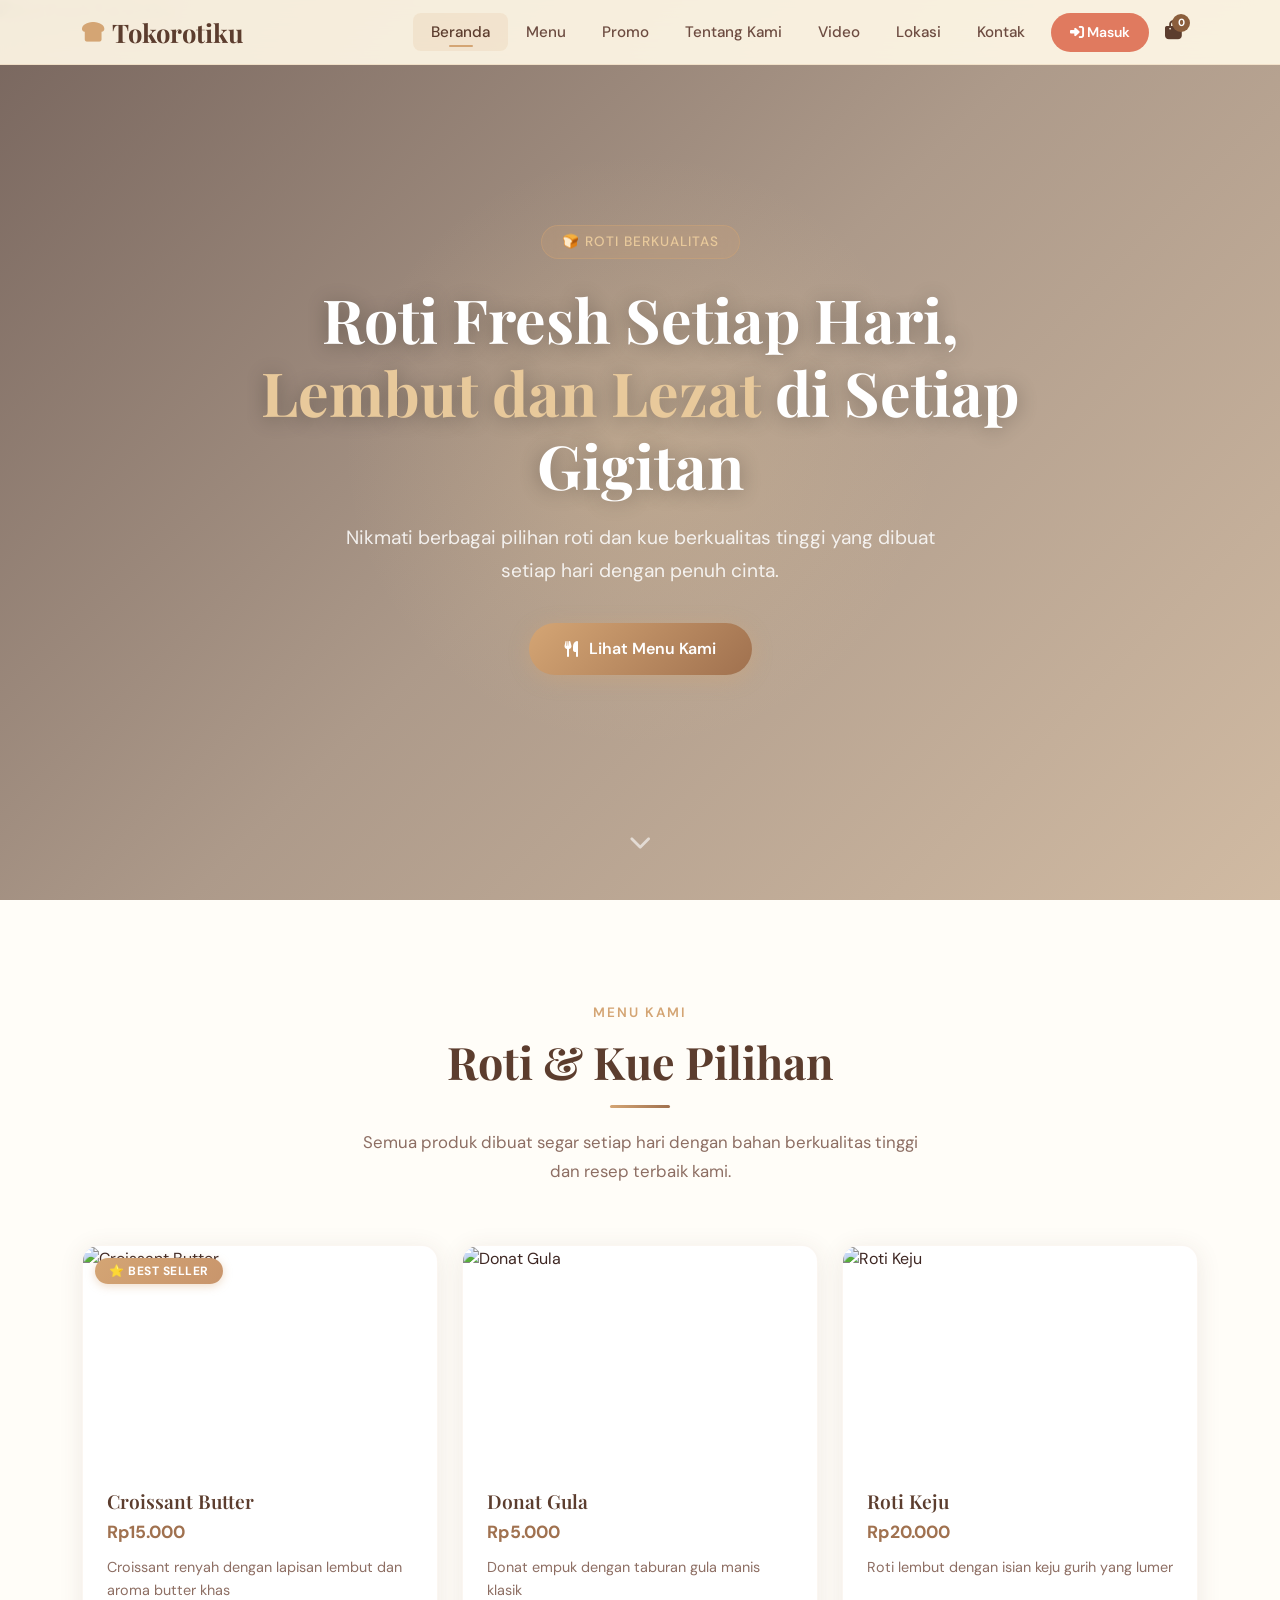
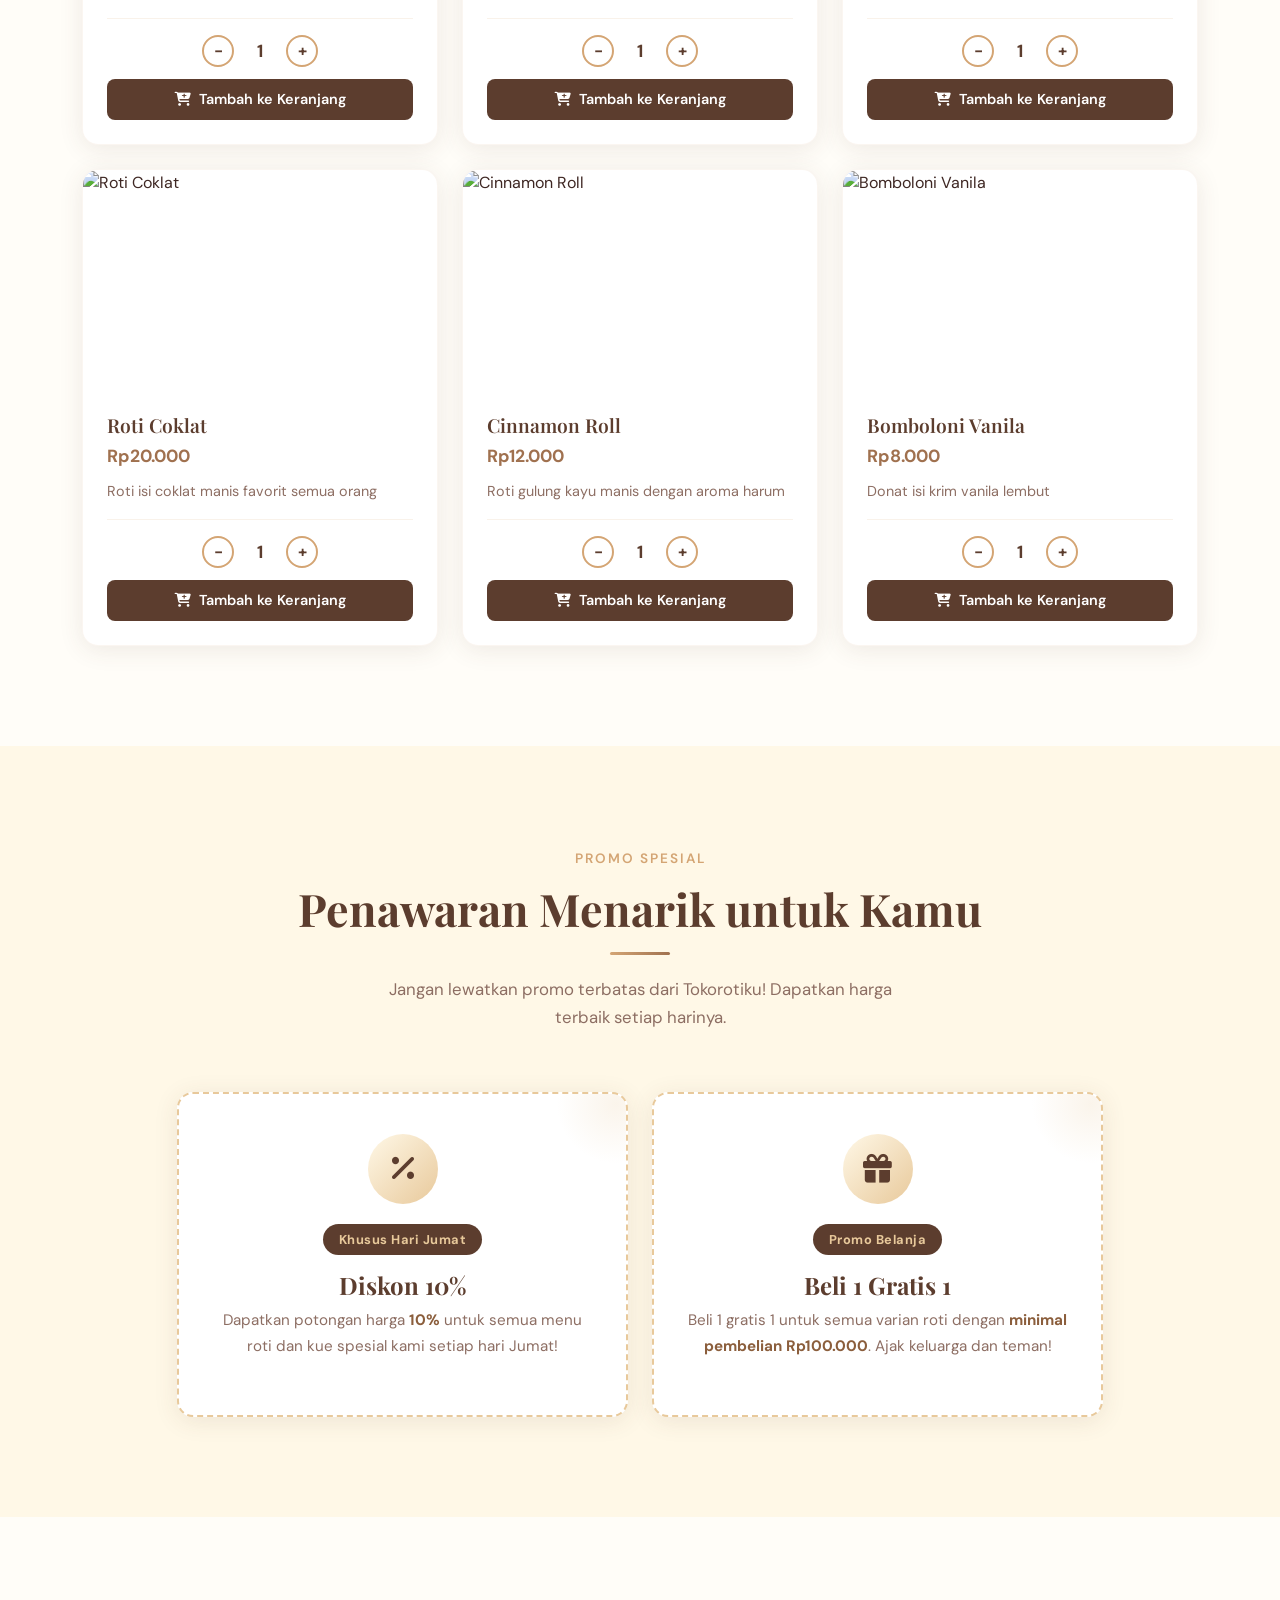
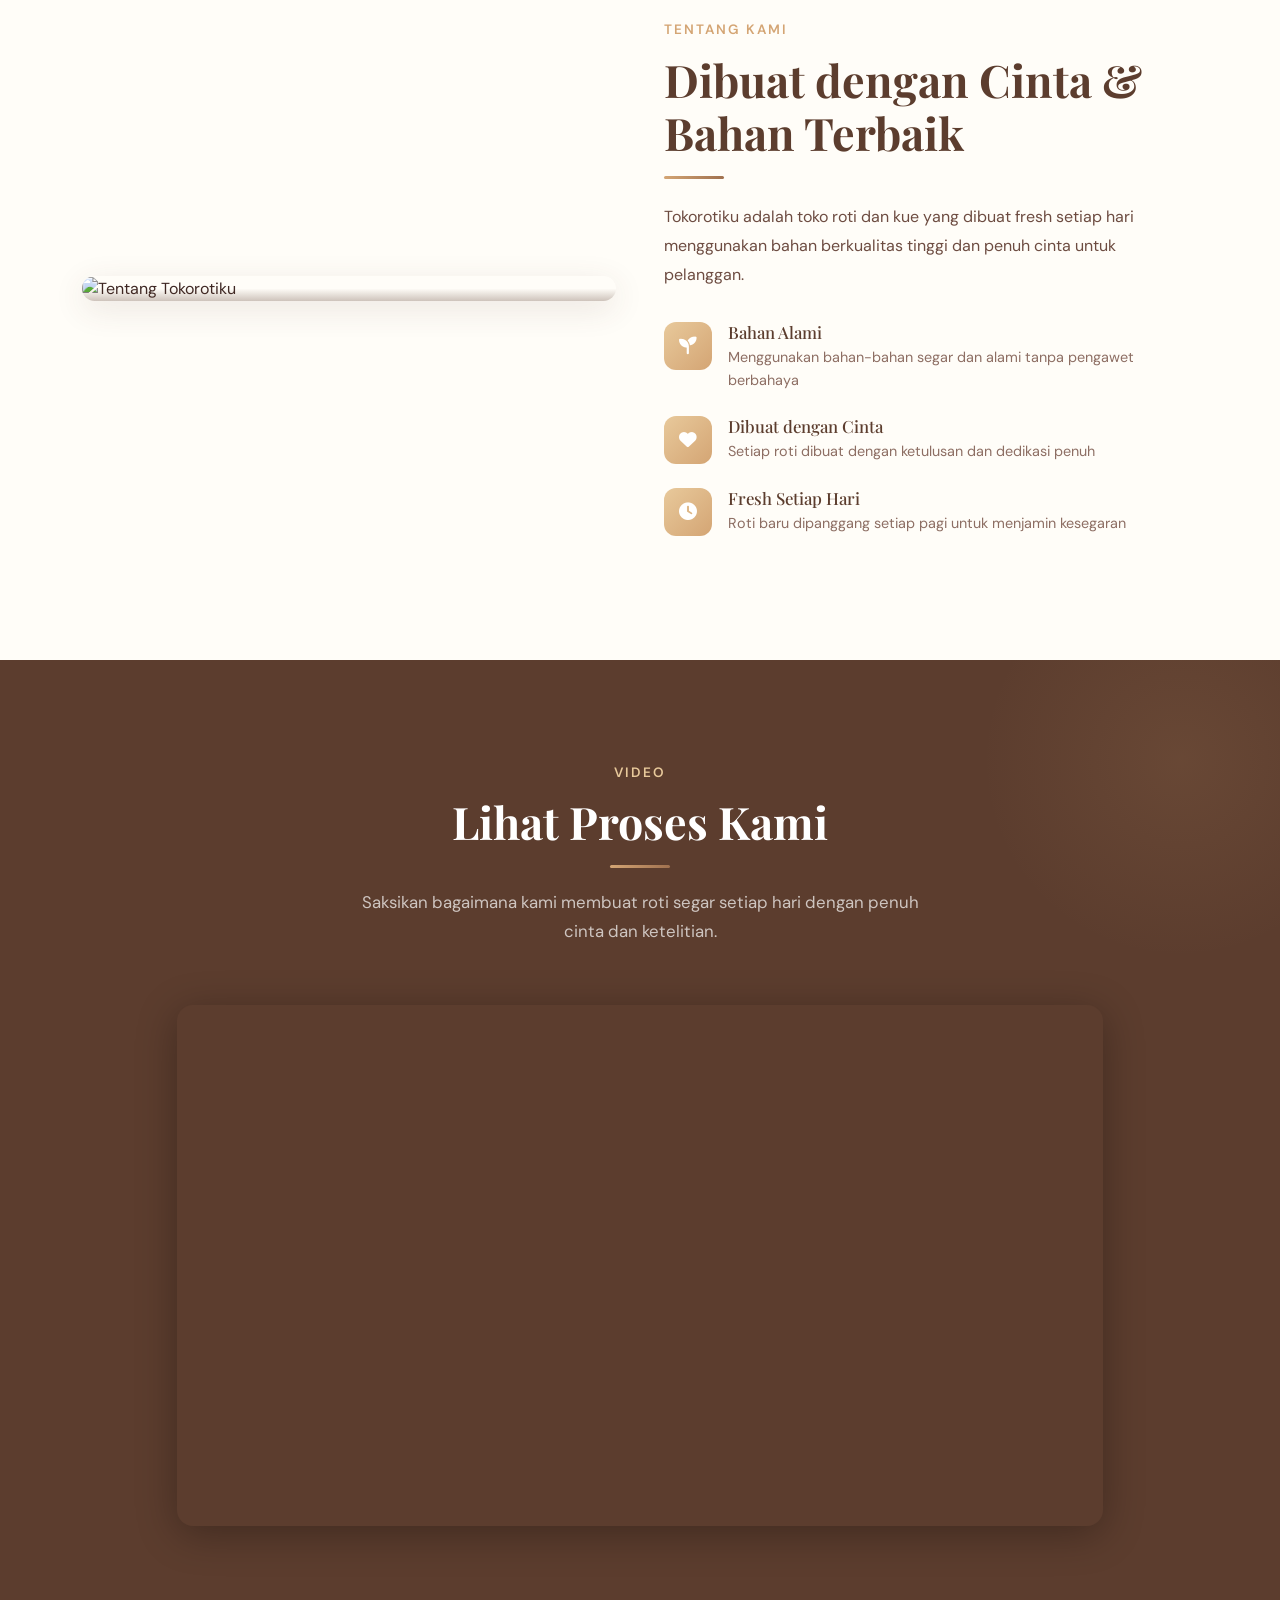
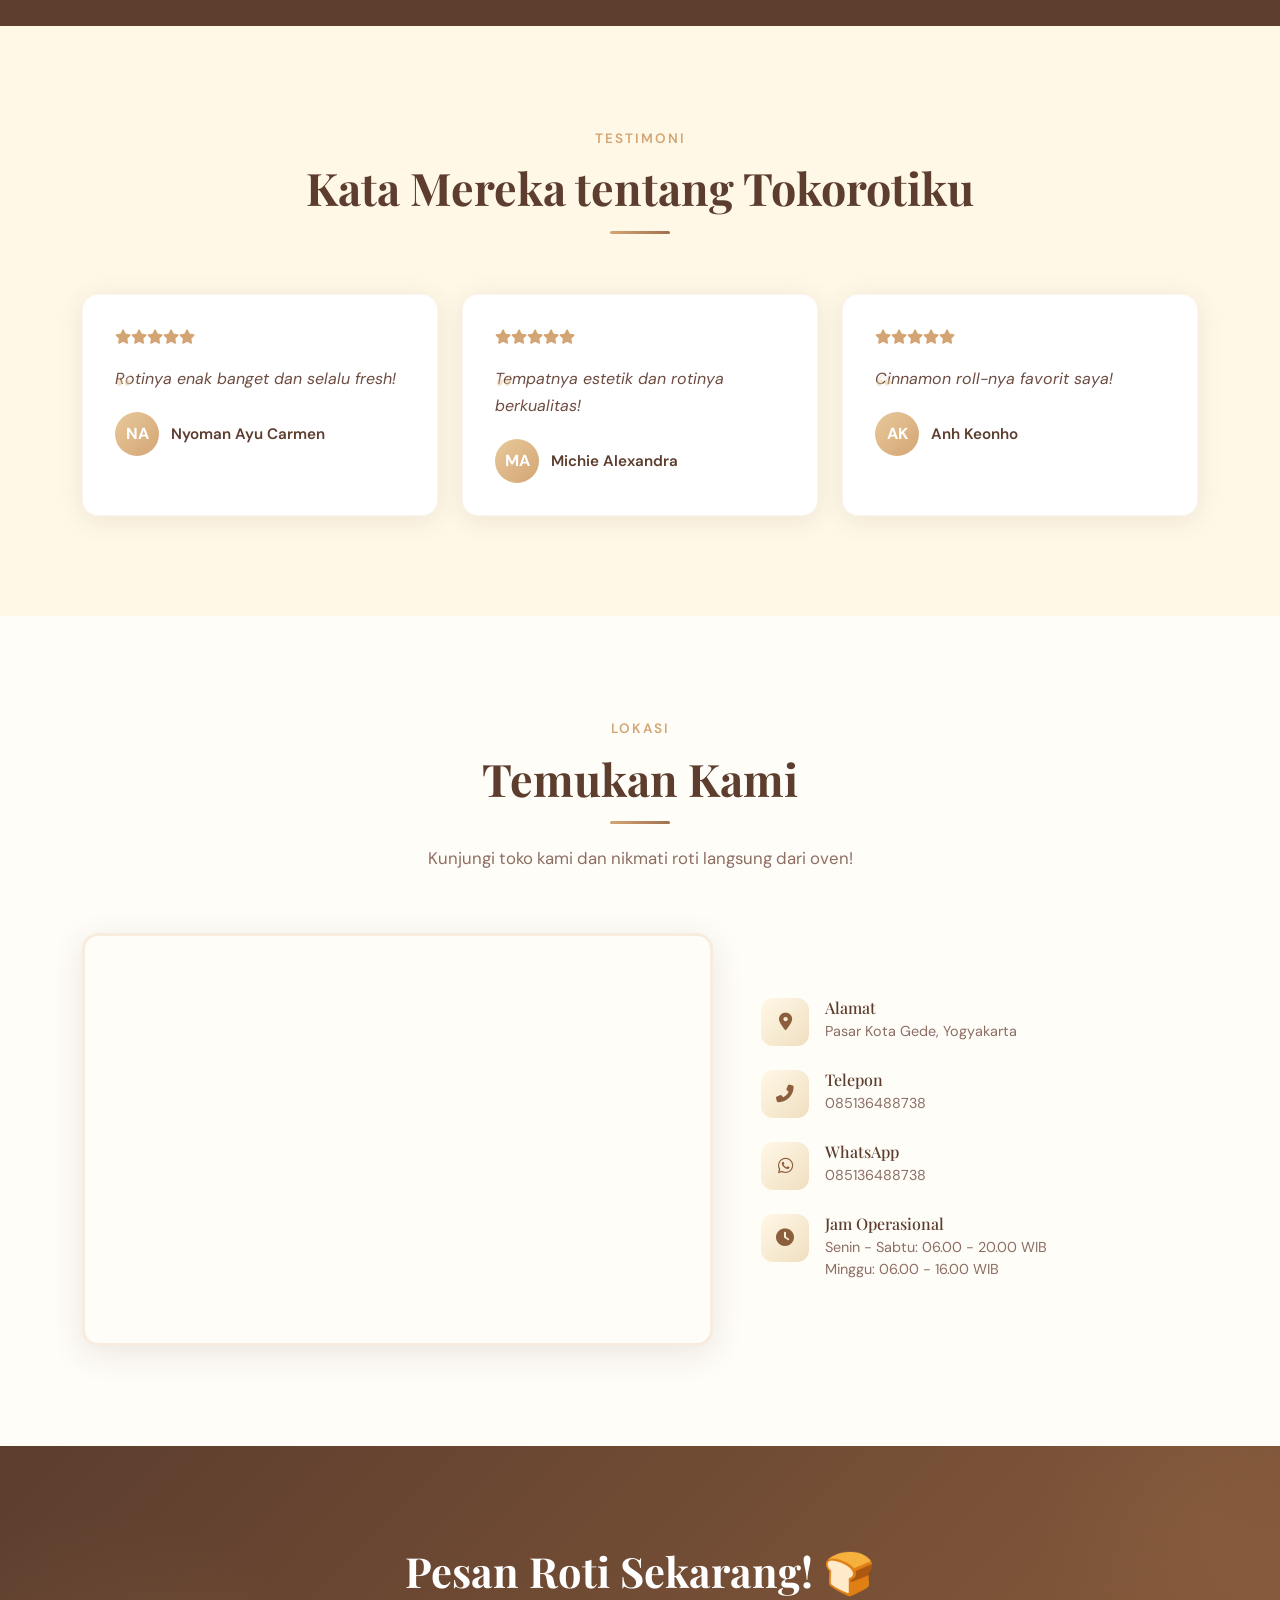
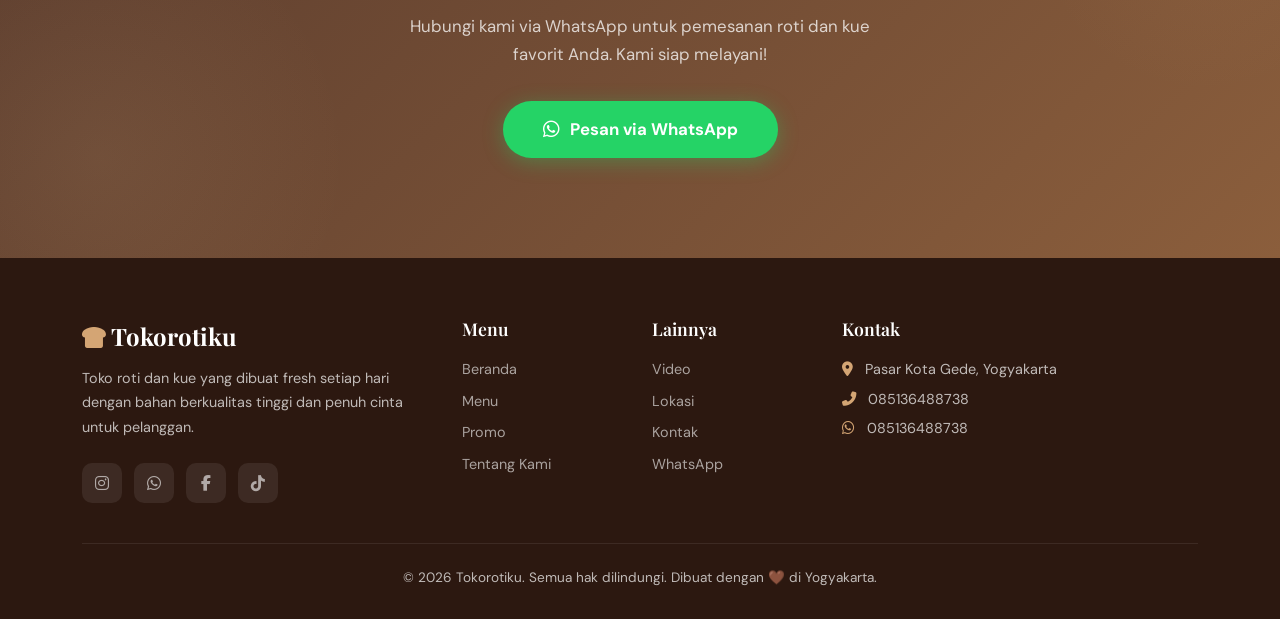
==== index.html @ 3d9200f2 "Update index.html" ====
<!DOCTYPE html>

<html lang="id">



<head>

    <meta charset="UTF-8">

    <meta name="viewport" content="width=device-width, initial-scale=1.0">

    <title>Tokorotiku - Roti Fresh Setiap Hari</title>

    <meta name="description" content="Tokorotiku adalah toko roti dan kue yang dibuat fresh setiap hari dengan bahan berkualitas tinggi.">



    <!-- Google Fonts -->

    <link rel="preconnect" href="https://fonts.googleapis.com">

    <link rel="preconnect" href="https://fonts.gstatic.com" crossorigin>

    <link href="https://fonts.googleapis.com/css2?family=DM+Sans:wght@400;500;700&family=Playfair+Display:wght@400;600;700&display=swap" rel="stylesheet">



    <!-- Bootstrap 5 -->

    <link href="https://cdn.jsdelivr.net/npm/bootstrap@5.3.0/dist/css/bootstrap.min.css" rel="stylesheet">



    <!-- Font Awesome -->

    <link href="https://cdnjs.cloudflare.com/ajax/libs/font-awesome/6.4.0/css/all.min.css" rel="stylesheet">



    <!-- Template Frost CSS -->

    <link rel="stylesheet" href="https://raw.githubusercontent.com/delilaqnshrh-creator/toko-rotiku/main/templatemo-frost-style.css">



    <style>

        /* ============================

           TOKOROTIKU CUSTOM OVERRIDES

           ============================ */

        :root {

            --cream: #FFF8E7;

            --cream-dark: #F0DFC0;

            --brown-dark: #5C3D2E;

            --brown-medium: #8B5E3C;

            --brown-light: #A0714F;

            --gold: #D4A574;

            --gold-soft: #E8C99B;

            --white-bakery: #FFFDF8;

            --text-dark: #3E2723;

            --text-medium: #6D4C41;

            --text-light: #8D6E63;

            --shadow-soft: 0 4px 24px rgba(92, 61, 46, 0.10);

            --shadow-card: 0 8px 32px rgba(92, 61, 46, 0.12);

        }



        * {

            margin: 0;

            padding: 0;

            box-sizing: border-box;

        }



        body {

            font-family: 'DM Sans', sans-serif;

            background-color: var(--cream);

            color: var(--text-dark);

            overflow-x: hidden;

        }



        h1, h2, h3, h4, h5 {

            font-family: 'Playfair Display', serif;

        }



        /* ---- NAVBAR ---- */

        .navbar-custom {

            background: rgba(255, 248, 231, 0.92);

            backdrop-filter: blur(16px);

            -webkit-backdrop-filter: blur(16px);

            border-bottom: 1px solid rgba(212, 165, 116, 0.2);

            transition: all 0.4s ease;

            padding: 12px 0;

        }



        .navbar-custom.scrolled {

            background: rgba(255, 248, 231, 0.98);

            box-shadow: 0 2px 20px rgba(92, 61, 46, 0.1);

            padding: 8px 0;

        }



        .navbar-brand-custom {

            font-family: 'Playfair Display', serif;

            font-weight: 700;

            font-size: 1.6rem;

            color: var(--brown-dark) !important;

            text-decoration: none;

            display: flex;

            align-items: center;

            gap: 8px;

        }



        .navbar-brand-custom i {

            color: var(--gold);

            font-size: 1.4rem;

        }



        .nav-link-custom {

            color: var(--text-medium) !important;

            font-weight: 500;

            font-size: 0.95rem;

            padding: 8px 18px !important;

            border-radius: 8px;

            transition: all 0.3s ease;

            position: relative;

        }



        .nav-link-custom:hover,

        .nav-link-custom.active {

            color: var(--brown-dark) !important;

            background: rgba(212, 165, 116, 0.15);

        }



        .nav-link-custom::after {

            content: '';

            position: absolute;

            bottom: 4px;

            left: 50%;

            transform: translateX(-50%);

            width: 0;

            height: 2px;

            background: var(--gold);

            border-radius: 2px;

            transition: width 0.3s ease;

        }



        .nav-link-custom:hover::after,

        .nav-link-custom.active::after {

            width: 24px;

        }



        /* ---- HERO ---- */

        .hero-section {

            position: relative;

            min-height: 100vh;

            display: flex;

            align-items: center;

            justify-content: center;

            overflow: hidden;

        }



        .hero-bg {

            position: absolute;

            inset: 0;

            z-index: 0;

        }



        .hero-bg img {

            width: 100%;

            height: 100%;

            object-fit: cover;

            filter: blur(2px) brightness(0.55);

            transform: scale(1.05);

        }



        .hero-overlay {

            position: absolute;

            inset: 0;

            background: linear-gradient(135deg, rgba(62, 39, 35, 0.7) 0%, rgba(92, 61, 46, 0.5) 50%, rgba(139, 94, 60, 0.4) 100%);

            z-index: 1;

        }



        .hero-glow {

            position: absolute;

            top: 50%;

            left: 50%;

            transform: translate(-50%, -50%);

            width: 600px;

            height: 600px;

            background: radial-gradient(circle, rgba(232, 201, 155, 0.25) 0%, transparent 70%);

            border-radius: 50%;

            z-index: 2;

            animation: pulseGlow 4s ease-in-out infinite;

        }



        @keyframes pulseGlow {

            0%, 100% { transform: translate(-50%, -50%) scale(1); opacity: 0.6; }

            50% { transform: translate(-50%, -50%) scale(1.15); opacity: 1; }

        }



        .hero-content {

            position: relative;

            z-index: 3;

            text-align: center;

            padding: 0 20px;

            max-width: 800px;

        }



        .hero-badge {

            display: inline-block;

            background: rgba(212, 165, 116, 0.2);

            border: 1px solid rgba(212, 165, 116, 0.4);

            color: var(--gold-soft);

            padding: 6px 20px;

            border-radius: 50px;

            font-size: 0.85rem;

            font-weight: 500;

            letter-spacing: 1px;

            margin-bottom: 24px;

            backdrop-filter: blur(8px);

        }



        .hero-title {

            font-family: 'Playfair Display', serif;

            font-size: clamp(2.2rem, 5vw, 3.8rem);

            font-weight: 700;

            color: #FFFFFF;

            line-height: 1.2;

            margin-bottom: 20px;

            text-shadow: 0 2px 20px rgba(0,0,0,0.3);

        }



        .hero-title span { color: var(--gold-soft); }



        .hero-subtitle {

            font-size: clamp(1rem, 2vw, 1.2rem);

            color: rgba(255, 255, 255, 0.85);

            font-weight: 400;

            line-height: 1.7;

            margin-bottom: 36px;

            max-width: 600px;

            margin-left: auto;

            margin-right: auto;

        }



        .hero-btn {

            display: inline-flex;

            align-items: center;

            gap: 10px;

            background: linear-gradient(135deg, var(--gold), var(--brown-light));

            color: #FFFFFF;

            padding: 14px 36px;

            border-radius: 50px;

            font-weight: 600;

            font-size: 1rem;

            text-decoration: none;

            transition: all 0.3s ease;

            box-shadow: 0 4px 20px rgba(212, 165, 116, 0.4);

            border: none;

            cursor: pointer;

        }



        .hero-btn:hover {

            transform: translateY(-3px);

            box-shadow: 0 8px 30px rgba(212, 165, 116, 0.5);

            color: #FFFFFF;

        }



        .hero-scroll {

            position: absolute;

            bottom: 40px;

            left: 50%;

            transform: translateX(-50%);

            z-index: 3;

            color: rgba(255,255,255,0.6);

            font-size: 1.4rem;

            animation: bounceDown 2s infinite;

        }



        @keyframes bounceDown {

            0%, 20%, 50%, 80%, 100% { transform: translateX(-50%) translateY(0); }

            40% { transform: translateX(-50%) translateY(10px); }

            60% { transform: translateX(-50%) translateY(5px); }

        }



        /* ---- SECTION COMMON ---- */

        .section-padding { padding: 100px 0; }

        .section-header { text-align: center; margin-bottom: 60px; }

        .section-label {

            display: inline-block;

            color: var(--gold);

            font-weight: 600;

            font-size: 0.85rem;

            letter-spacing: 2px;

            text-transform: uppercase;

            margin-bottom: 12px;

        }

        .section-title {

            font-family: 'Playfair Display', serif;

            font-size: clamp(1.8rem, 4vw, 2.8rem);

            font-weight: 700;

            color: var(--brown-dark);

            margin-bottom: 16px;

        }

        .section-divider {

            width: 60px;

            height: 3px;

            background: linear-gradient(to right, var(--gold), var(--brown-light));

            border-radius: 3px;

            margin: 0 auto 20px;

        }

        .section-desc {

            color: var(--text-light);

            font-size: 1.05rem;

            max-width: 560px;

            margin: 0 auto;

            line-height: 1.7;

        }



        /* ---- MENU / PRODUK ---- */

        .menu-section { background: var(--white-bakery); }



        .menu-card {

            background: #FFFFFF;

            border-radius: 16px;

            overflow: hidden;

            box-shadow: var(--shadow-soft);

            transition: all 0.4s ease;

            border: 1px solid rgba(212, 165, 116, 0.1);

            height: 100%;

            display: flex;

            flex-direction: column;

        }



        .menu-card:hover {

            transform: translateY(-8px);

            box-shadow: var(--shadow-card);

        }



        .menu-card-img {

            position: relative;

            overflow: hidden;

            height: 220px;

        }



        .menu-card-img img {

            width: 100%;

            height: 100%;

            object-fit: cover;

            transition: transform 0.6s ease;

        }



        .menu-card:hover .menu-card-img img {

            transform: scale(1.08);

        }



        .menu-card-badge {

            position: absolute;

            top: 12px;

            left: 12px;

            background: linear-gradient(135deg, #D4A574, #C8956C);

            color: #FFFFFF;

            padding: 4px 14px;

            border-radius: 50px;

            font-size: 0.75rem;

            font-weight: 700;

            letter-spacing: 0.5px;

            box-shadow: 0 2px 10px rgba(212, 165, 116, 0.4);

            z-index: 2;

        }



        .menu-card-body {

            padding: 24px;

            flex-grow: 1;

            display: flex;

            flex-direction: column;

        }



        .menu-card-title {

            font-family: 'Playfair Display', serif;

            font-size: 1.2rem;

            font-weight: 600;

            color: var(--brown-dark);

            margin-bottom: 6px;

        }



        .menu-card-price {

            color: var(--brown-light);

            font-weight: 700;

            font-size: 1.1rem;

            margin-bottom: 10px;

        }



        .menu-card-desc {

            color: var(--text-light);

            font-size: 0.9rem;

            line-height: 1.6;

            margin-bottom: 16px;

            flex-grow: 1;

        }



        /* ---- PRODUK ACTION (PENAMBAHAN KERANJANG) ---- */

        .product-actions {

            border-top: 1px solid rgba(212, 165, 116, 0.15);

            padding-top: 16px;

            margin-top: auto;

        }



        .qty-control {

            display: flex;

            align-items: center;

            justify-content: center;

            gap: 16px;

            margin-bottom: 12px;

        }



        .qty-btn {

            width: 32px;

            height: 32px;

            border-radius: 50%;

            border: 2px solid var(--gold);

            background: transparent;

            color: var(--brown-dark);

            font-size: 1rem;

            font-weight: 700;

            display: flex;

            align-items: center;

            justify-content: center;

            cursor: pointer;

            transition: all 0.2s ease;

        }



        .qty-btn:hover {

            background: var(--gold);

            color: #FFFFFF;

        }



        .qty-val {

            font-weight: 700;

            font-size: 1.1rem;

            min-width: 20px;

            text-align: center;

            color: var(--brown-dark);

        }



        .add-to-cart-btn {

            width: 100%;

            padding: 10px;

            border: none;

            border-radius: 8px;

            background: var(--brown-dark);

            color: #FFFFFF;

            font-weight: 600;

            font-size: 0.9rem;

            cursor: pointer;

            transition: all 0.3s ease;

        }



        .add-to-cart-btn:hover {

            background: var(--brown-medium);

            transform: translateY(-2px);

        }



        /* ---- PROMO ---- */

        .promo-section { background: var(--cream); position: relative; }



        .promo-card {

            background: #FFFFFF;

            border-radius: 16px;

            padding: 40px 30px;

            text-align: center;

            box-shadow: var(--shadow-soft);

            border: 2px dashed var(--gold-soft);

            transition: all 0.4s ease;

            position: relative;

            overflow: hidden;

            height: 100%;

        }



        .promo-card::before {

            content: '';

            position: absolute;

            top: -50px; right: -50px;

            width: 120px; height: 120px;

            background: radial-gradient(circle, rgba(232, 201, 155, 0.2), transparent 70%);

            border-radius: 50%;

        }



        .promo-card:hover {

            transform: translateY(-8px);

            box-shadow: var(--shadow-card);

            border-color: var(--gold);

        }



        .promo-icon {

            width: 70px; height: 70px;

            background: linear-gradient(135deg, var(--cream), var(--gold-soft));

            border-radius: 50%;

            display: flex; align-items: center; justify-content: center;

            margin: 0 auto 20px;

            color: var(--brown-dark);

            font-size: 1.8rem;

        }



        .promo-title {

            font-family: 'Playfair Display', serif;

            font-size: 1.5rem; font-weight: 700;

            color: var(--brown-dark); margin-bottom: 8px;

        }



        .promo-desc {

            color: var(--text-light); font-size: 0.95rem;

            line-height: 1.7; margin-bottom: 16px;

        }



        .promo-highlight { font-weight: 700; color: var(--brown-medium); }



        .promo-tag {

            display: inline-block;

            background: var(--brown-dark); color: var(--gold-soft);

            padding: 6px 16px; border-radius: 50px;

            font-size: 0.8rem; font-weight: 700; letter-spacing: 0.5px;

        }



        /* ---- TENTANG KAMI ---- */

        .about-section { background: var(--white-bakery); position: relative; }



        .about-img-wrapper {

            position: relative; border-radius: 20px; overflow: hidden;

            box-shadow: var(--shadow-card);

        }

        .about-img-wrapper img { width: 100%; height: 400px; object-fit: cover; }

        .about-img-overlay {

            position: absolute; inset: 0;

            background: linear-gradient(to top, rgba(92, 61, 46, 0.3), transparent 50%);

        }



        .about-feature { display: flex; align-items: flex-start; gap: 16px; margin-bottom: 24px; }

        .about-feature-icon {

            flex-shrink: 0; width: 48px; height: 48px;

            background: linear-gradient(135deg, var(--gold-soft), var(--gold));

            border-radius: 12px; display: flex; align-items: center; justify-content: center;

            color: #FFFFFF; font-size: 1.1rem;

        }

        .about-feature h5 {

            font-family: 'Playfair Display', serif; font-size: 1.05rem;

            color: var(--brown-dark); margin-bottom: 4px;

        }

        .about-feature p { color: var(--text-light); font-size: 0.9rem; margin: 0; line-height: 1.6; }



        /* ---- VIDEO ---- */

        .video-section { background: var(--brown-dark); position: relative; overflow: hidden; }

        .video-section::before {

            content: ''; position: absolute; top: -100px; right: -100px;

            width: 400px; height: 400px;

            background: radial-gradient(circle, rgba(212, 165, 116, 0.1), transparent 70%);

            border-radius: 50%;

        }

        .video-section .section-label { color: var(--gold-soft); }

        .video-section .section-title { color: #FFFFFF; }

        .video-section .section-desc { color: rgba(255, 255, 255, 0.7); }



        .video-wrapper {

            position: relative; padding-bottom: 56.25%; height: 0;

            border-radius: 16px; overflow: hidden;

            box-shadow: 0 8px 40px rgba(0, 0, 0, 0.3);

        }

        .video-wrapper iframe {

            position: absolute; top: 0; left: 0; width: 100%; height: 100%; border: none;

        }



        /* ---- TESTIMONI ---- */

        .testi-section { background: var(--cream); }

        .testi-card {

            background: #FFFFFF; border-radius: 16px; padding: 32px;

            box-shadow: var(--shadow-soft); border: 1px solid rgba(212, 165, 116, 0.1);

            transition: all 0.3s ease; height: 100%;

        }

        .testi-card:hover { transform: translateY(-4px); box-shadow: var(--shadow-card); }

        .testi-stars { color: var(--gold); font-size: 0.9rem; margin-bottom: 16px; }

        .testi-text {

            color: var(--text-medium); font-size: 1rem; line-height: 1.7;

            font-style: italic; margin-bottom: 20px; position: relative;

        }

        .testi-text::before {

            content: '\201C'; font-family: 'Playfair Display', serif;

            font-size: 3rem; color: var(--gold-soft);

            position: absolute; top: -16px; left: -4px; opacity: 0.5;

        }

        .testi-author { display: flex; align-items: center; gap: 12px; }

        .testi-avatar {

            width: 44px; height: 44px; border-radius: 50%;

            background: linear-gradient(135deg, var(--gold-soft), var(--gold));

            display: flex; align-items: center; justify-content: center;

            color: #FFFFFF; font-weight: 700; font-size: 1rem;

        }

        .testi-name { font-weight: 600; color: var(--brown-dark); font-size: 0.95rem; }



        /* ---- LOKASI ---- */

        .location-section { background: var(--white-bakery); }

        .map-wrapper {

            border-radius: 16px; overflow: hidden;

            box-shadow: var(--shadow-card); border: 3px solid rgba(212, 165, 116, 0.2);

        }

        .map-wrapper iframe { width: 100%; height: 400px; border: none; }

        .location-info { display: flex; flex-direction: column; gap: 24px; }

        .location-item { display: flex; align-items: flex-start; gap: 16px; }

        .location-item-icon {

            flex-shrink: 0; width: 48px; height: 48px;

            background: linear-gradient(135deg, var(--cream), var(--cream-dark));

            border-radius: 12px; display: flex; align-items: center; justify-content: center;

            color: var(--brown-medium); font-size: 1.1rem;

        }

        .location-item h5 {

            font-family: 'Playfair Display', serif; font-size: 1rem;

            color: var(--brown-dark); margin-bottom: 4px;

        }

        .location-item p { color: var(--text-light); font-size: 0.9rem; margin: 0; }



        /* ---- KONTAK / CTA ---- */

        .cta-section {

            background: linear-gradient(135deg, var(--brown-dark) 0%, var(--brown-medium) 100%);

            position: relative; overflow: hidden;

        }

        .cta-section::before {

            content: ''; position: absolute; bottom: -150px; left: -150px;

            width: 500px; height: 500px;

            background: radial-gradient(circle, rgba(232, 201, 155, 0.08), transparent 70%);

            border-radius: 50%;

        }

        .cta-section::after {

            content: ''; position: absolute; top: -100px; right: -100px;

            width: 350px; height: 350px;

            background: radial-gradient(circle, rgba(212, 165, 116, 0.06), transparent 70%);

            border-radius: 50%;

        }

        .cta-content { position: relative; z-index: 2; text-align: center; }

        .cta-title {

            font-family: 'Playfair Display', serif;

            font-size: clamp(1.8rem, 4vw, 2.6rem); font-weight: 700;

            color: #FFFFFF; margin-bottom: 16px;

        }

        .cta-desc {

            color: rgba(255, 255, 255, 0.75); font-size: 1.05rem;

            max-width: 500px; margin: 0 auto 32px; line-height: 1.7;

        }

        .btn-wa {

            display: inline-flex; align-items: center; gap: 10px;

            background: #25D366; color: #FFFFFF;

            padding: 16px 40px; border-radius: 50px;

            font-weight: 700; font-size: 1.05rem; text-decoration: none;

            transition: all 0.3s ease;

            box-shadow: 0 4px 20px rgba(37, 211, 102, 0.35); border: none;

        }

        .btn-wa:hover {

            transform: translateY(-3px);

            box-shadow: 0 8px 30px rgba(37, 211, 102, 0.45);

            color: #FFFFFF;

        }

        .btn-wa i { font-size: 1.2rem; }



        /* ---- FOOTER ---- */

        .footer-section {

            background: #2C1810; color: rgba(255, 255, 255, 0.7);

            padding: 60px 0 30px;

        }

        .footer-brand {

            font-family: 'Playfair Display', serif; font-size: 1.5rem;

            font-weight: 700; color: #FFFFFF; margin-bottom: 12px;

        }

        .footer-brand i { color: var(--gold); }

        .footer-desc { font-size: 0.9rem; line-height: 1.7; max-width: 360px; margin-bottom: 24px; }

        .footer-title {

            font-family: 'Playfair Display', serif; font-size: 1.1rem;

            font-weight: 600; color: #FFFFFF; margin-bottom: 20px;

        }

        .footer-link {

            color: rgba(255, 255, 255, 0.6); text-decoration: none;

            font-size: 0.9rem; transition: all 0.3s ease;

            display: block; margin-bottom: 10px;

        }

        .footer-link:hover { color: var(--gold-soft); padding-left: 4px; }

        .footer-social { display: flex; gap: 12px; }

        .footer-social a {

            width: 40px; height: 40px; border-radius: 10px;

            background: rgba(255, 255, 255, 0.08);

            display: flex; align-items: center; justify-content: center;

            color: rgba(255, 255, 255, 0.6); text-decoration: none;

            transition: all 0.3s ease;

        }

        .footer-social a:hover {

            background: var(--gold); color: #FFFFFF; transform: translateY(-3px);

        }

        .footer-bottom {

            border-top: 1px solid rgba(255, 255, 255, 0.08);

            margin-top: 40px; padding-top: 24px;

            text-align: center; font-size: 0.85rem;

        }



        /* ---- ANIMATIONS ---- */

        .fade-up {

            opacity: 0; transform: translateY(40px);

            transition: opacity 0.8s ease, transform 0.8s ease;

        }

        .fade-up.visible { opacity: 1; transform: translateY(0); }

        .fade-left {

            opacity: 0; transform: translateX(-40px);

            transition: opacity 0.8s ease, transform 0.8s ease;

        }

        .fade-left.visible { opacity: 1; transform: translateX(0); }

        .fade-right {

            opacity: 0; transform: translateX(40px);

            transition: opacity 0.8s ease, transform 0.8s ease;

        }

        .fade-right.visible { opacity: 1; transform: translateX(0); }



        /* ---- BACK TO TOP ---- */

        .back-to-top {

            position: fixed; bottom: 30px; right: 30px;

            width: 48px; height: 48px; border-radius: 14px;

            background: linear-gradient(135deg, var(--gold), var(--brown-light));

            color: #FFFFFF; display: flex; align-items: center; justify-content: center;

            font-size: 1.2rem; cursor: pointer; opacity: 0; visibility: hidden;

            transition: all 0.3s ease;

            box-shadow: 0 4px 16px rgba(212, 165, 116, 0.4); z-index: 998; border: none;

        }

        .back-to-top.show { opacity: 1; visibility: visible; }

        .back-to-top:hover { transform: translateY(-4px); box-shadow: 0 8px 24px rgba(212, 165, 116, 0.5); }



        /* ============================

           SHOPPING CART STYLES (NEW)

           ============================ */

        .cart-icon-wrapper {

            position: relative;

            cursor: pointer;

            padding: 8px 16px !important;

        }

        .cart-icon-wrapper i { font-size: 1.2rem; color: var(--brown-dark); }

        .cart-badge {

            position: absolute; top: 2px; right: 8px;

            background: var(--brown-medium); color: #fff;

            font-size: 0.65rem; width: 18px; height: 18px;

            border-radius: 50%; display: flex; align-items: center;

            justify-content: center; font-weight: 700;

            transition: transform 0.3s ease;

        }

        .cart-badge.bump { animation: cartBump 0.3s ease; }

        @keyframes cartBump {

            0% { transform: scale(1); }

            50% { transform: scale(1.4); }

            100% { transform: scale(1); }

        }



        .cart-dropdown {

            position: absolute; top: 100%; right: 0;

            width: 360px; background: #FFFFFF;

            border-radius: 16px; box-shadow: 0 10px 40px rgba(92, 61, 46, 0.2);

            border: 1px solid rgba(212, 165, 116, 0.2);

            z-index: 1000; display: none;

            flex-direction: column; overflow: hidden;

        }

        .cart-dropdown.show { display: flex; animation: fadeInDown 0.3s ease; }

        @keyframes fadeInDown {

            from { opacity: 0; transform: translateY(-10px); }

            to { opacity: 1; transform: translateY(0); }

        }



        .cart-header {

            padding: 20px; border-bottom: 1px solid rgba(212, 165, 116, 0.15);

            display: flex; justify-content: space-between; align-items: center;

        }

        .cart-header h5 {

            margin: 0; font-size: 1.1rem; color: var(--brown-dark);

        }

        .cart-close-btn {

            background: none; border: none; color: var(--text-light);

            font-size: 1.2rem; cursor: pointer; transition: color 0.2s;

        }

        .cart-close-btn:hover { color: var(--brown-dark); }



        .cart-body {

            max-height: 320px; overflow-y: auto; padding: 16px;

            flex-grow: 1;

        }

        .cart-body::-webkit-scrollbar { width: 4px; }

        .cart-body::-webkit-scrollbar-thumb { background: var(--cream-dark); border-radius: 4px; }



        .cart-empty {

            text-align: center; padding: 30px 10px; color: var(--text-light);

        }

        .cart-empty i { font-size: 2.5rem; color: var(--cream-dark); margin-bottom: 12px; display: block; }



        .cart-item {

            display: flex; gap: 12px; padding: 12px 0;

            border-bottom: 1px solid rgba(212, 165, 116, 0.1);

            align-items: center;

        }

        .cart-item:last-child { border-bottom: none; }

        .cart-item-info { flex-grow: 1; }

        .cart-item-name { font-weight: 600; font-size: 0.9rem; color: var(--brown-dark); margin-bottom: 4px; }

        .cart-item-price { font-size: 0.8rem; color: var(--text-light); }



        .cart-item-qty {

            display: flex; align-items: center; gap: 8px;

        }

        .cart-qty-btn {

            width: 24px; height: 24px; border-radius: 50%;

            border: 1px solid var(--cream-dark); background: var(--cream);

            color: var(--brown-dark); font-size: 0.75rem;

            display: flex; align-items: center; justify-content: center;

            cursor: pointer; transition: all 0.2s;

        }

        .cart-qty-btn:hover { background: var(--gold-soft); border-color: var(--gold); }

        .cart-qty-val { font-weight: 600; font-size: 0.85rem; min-width: 16px; text-align: center; }

        .cart-item-total {

            font-weight: 700; font-size: 0.9rem;

            color: var(--brown-medium); min-width: 70px; text-align: right;

        }

        .cart-item-remove {

            background: none; border: none; color: #ccc;

            cursor: pointer; font-size: 0.9rem; transition: color 0.2s; padding: 0;

        }

        .cart-item-remove:hover { color: #e74c3c; }



        .cart-footer {

            padding: 20px; border-top: 1px solid rgba(212, 165, 116, 0.15);

            background: var(--white-bakery);

        }

        .cart-total-row {

            display: flex; justify-content: space-between;

            margin-bottom: 16px;

        }

        .cart-total-label { font-size: 1rem; font-weight: 600; color: var(--brown-dark); }

        .cart-total-price { font-size: 1.1rem; font-weight: 700; color: var(--brown-medium); }



        .checkout-btn {

            width: 100%; padding: 12px; border: none; border-radius: 8px;

            background: #25D366; color: #FFFFFF; font-weight: 700;

            font-size: 0.95rem; cursor: pointer; display: flex;

            align-items: center; justify-content: center; gap: 8px;

            transition: all 0.3s ease;

        }

        .checkout-btn:hover { background: #20bd5a; transform: translateY(-2px); }



        @media (max-width: 768px) {

            .section-padding { padding: 70px 0; }

            .menu-card-img { height: 180px; }

            .about-img-wrapper img { height: 280px; }

            .map-wrapper iframe { height: 300px; }

            .hero-glow { width: 350px; height: 350px; }

            .promo-card { padding: 30px 20px; }

            .cart-dropdown { width: 300px; right: -50px; }

        }



        /* ---- LOADING ---- */

        .preloader {

            position: fixed; inset: 0; background: var(--cream);

            z-index: 9999; display: flex; align-items: center;

            justify-content: center; flex-direction: column; gap: 16px;

            transition: opacity 0.6s ease, visibility 0.6s ease;

        }

        .preloader.hide { opacity: 0; visibility: hidden; }

        .preloader-spinner {

            width: 48px; height: 48px;

            border: 3px solid var(--cream-dark); border-top-color: var(--gold);

            border-radius: 50%; animation: spin 0.8s linear infinite;

        }

        @keyframes spin { to { transform: rotate(360deg); } }

        .preloader-text {

            font-family: 'Playfair Display', serif; color: var(--brown-dark);

            font-weight: 600; font-size: 1.2rem;

        }

    </style>

</head>



<body>



    <!-- ======== PRELOADER ======== -->

    <div class="preloader" id="preloader">

        <div class="preloader-spinner"></div>

        <div class="preloader-text">Tokorotiku</div>

    </div>



    <!-- ======== NAVBAR ======== -->

    <nav class="navbar navbar-expand-lg navbar-custom fixed-top" id="mainNav">

        <div class="container">

            <a class="navbar-brand-custom" href="#beranda">

                <i class="fas fa-bread-slice"></i> Tokorotiku

            </a>

            <button class="navbar-toggler border-0" type="button" data-bs-toggle="collapse" data-bs-target="#navContent">

                <i class="fas fa-bars" style="color: var(--brown-dark); font-size: 1.3rem;"></i>

            </button>

            <div class="collapse navbar-collapse justify-content-end" id="navContent">

                <ul class="navbar-nav ms-auto mb-2 mb-lg-0 align-items-lg-center">

                    <li class="nav-item"><a class="nav-link nav-link-custom active" href="#beranda">Beranda</a></li>

                    <li class="nav-item"><a class="nav-link nav-link-custom" href="#menu">Menu</a></li>

                    <li class="nav-item"><a class="nav-link nav-link-custom" href="#promo">Promo</a></li>

                    <li class="nav-item"><a class="nav-link nav-link-custom" href="#tentang">Tentang Kami</a></li>

                    <li class="nav-item"><a class="nav-link nav-link-custom" href="#video">Video</a></li>

                    <li class="nav-item"><a class="nav-link nav-link-custom" href="#lokasi">Lokasi</a></li>

                    <li class="nav-item"><a class="nav-link nav-link-custom" href="#kontak">Kontak</a></li>

                    

                    <!-- CART ICON (NEW) -->

                    <li class="nav-item position-relative">

                        <div class="cart-icon-wrapper" id="cartToggle">

                            <i class="fas fa-shopping-bag"></i>

                            <span class="cart-badge" id="cartBadge">0</span>

                        </div>

                        

                        <!-- CART DROPDOWN (NEW) -->

                        <div class="cart-dropdown" id="cartDropdown">

                            <div class="cart-header">

                                <h5><i class="fas fa-shopping-bag me-2"></i>Keranjang</h5>

                                <button class="cart-close-btn" id="cartClose"><i class="fas fa-times"></i></button>

                            </div>

                            <div class="cart-body" id="cartBody">

                                <div class="cart-empty" id="cartEmpty">

                                    <i class="fas fa-bread-slice"></i>

                                    Keranjang masih kosong

                                </div>

                            </div>

                            <div class="cart-footer">

                                <div class="cart-total-row">

                                    <span class="cart-total-label">Total</span>

                                    <span class="cart-total-price" id="cartTotal">Rp 0</span>

                                </div>

                                <button class="checkout-btn" id="btnCheckout">

                                    <i class="fab fa-whatsapp"></i> Pesan Sekarang

                                </button>

                            </div>

                        </div>

                    </li>

                </ul>

            </div>

        </div>

    </nav>



    <!-- ======== HERO ======== -->

    <section class="hero-section" id="beranda">

        <div class="hero-bg">

            <img src="https://raw.githubusercontent.com/delilaqnshrh-creator/toko-rotiku/main/1b4753a8-cf59-482a-8ce5-8113440c656e.jpeg" alt="Roti Fresh Tokorotiku">

        </div>

        <div class="hero-overlay"></div>

        <div class="hero-glow"></div>

        <div class="hero-content">

            <div class="hero-badge">🍞 ROTI BERKUALITAS</div>

            <h1 class="hero-title">Roti Fresh Setiap Hari, <span>Lembut dan Lezat</span> di Setiap Gigitan</h1>

            <p class="hero-subtitle">Nikmati berbagai pilihan roti dan kue berkualitas tinggi yang dibuat setiap hari dengan penuh cinta.</p>

            <a href="#menu" class="hero-btn"><i class="fas fa-utensils"></i> Lihat Menu Kami</a>

        </div>

        <div class="hero-scroll"><i class="fas fa-chevron-down"></i></div>

    </section>



    <!-- ======== MENU PRODUK ======== -->

    <section class="menu-section section-padding" id="menu">

        <div class="container">

            <div class="section-header fade-up">

                <div class="section-label">Menu Kami</div>

                <h2 class="section-title">Roti & Kue Pilihan</h2>

                <div class="section-divider"></div>

                <p class="section-desc">Semua produk dibuat segar setiap hari dengan bahan berkualitas tinggi dan resep terbaik kami.</p>

            </div>



            <div class="row g-4">

                <!-- Produk 1 -->

                <div class="col-lg-4 col-md-6 fade-up">

                    <div class="menu-card" data-name="Croissant Butter" data-price="15000">

                        <div class="menu-card-img">

                            <span class="menu-card-badge">⭐ BEST SELLER</span>

                            <img src="https://raw.githubusercontent.com/delilaqnshrh-creator/toko-rotiku/main/Bekery%20Art%20By%20AI.jpeg" alt="Croissant Butter">

                        </div>

                        <div class="menu-card-body">

                            <h4 class="menu-card-title">Croissant Butter</h4>

                            <div class="menu-card-price">Rp15.000</div>

                            <p class="menu-card-desc">Croissant renyah dengan lapisan lembut dan aroma butter khas</p>

                            <div class="product-actions">

                                <div class="qty-control">

                                    <button class="qty-btn qty-minus">-</button>

                                    <span class="qty-val">1</span>

                                    <button class="qty-btn qty-plus">+</button>

                                </div>

                                <button class="add-to-cart-btn"><i class="fas fa-cart-plus me-2"></i>Tambah ke Keranjang</button>

                            </div>

                        </div>

                    </div>

                </div>



                <!-- Produk 2 -->

                <div class="col-lg-4 col-md-6 fade-up">

                    <div class="menu-card" data-name="Donat Gula" data-price="5000">

                        <div class="menu-card-img">

                            <img src="https://raw.githubusercontent.com/delilaqnshrh-creator/toko-rotiku/main/a3b195a8-be88-4139-8674-f63888e016b1.jpeg" alt="Donat Gula">

                        </div>

                        <div class="menu-card-body">

                            <h4 class="menu-card-title">Donat Gula</h4>

                            <div class="menu-card-price">Rp5.000</div>

                            <p class="menu-card-desc">Donat empuk dengan taburan gula manis klasik</p>

                            <div class="product-actions">

                                <div class="qty-control">

                                    <button class="qty-btn qty-minus">-</button>

                                    <span class="qty-val">1</span>

                                    <button class="qty-btn qty-plus">+</button>

                                </div>

                                <button class="add-to-cart-btn"><i class="fas fa-cart-plus me-2"></i>Tambah ke Keranjang</button>

                            </div>

                        </div>

                    </div>

                </div>



                <!-- Produk 3 -->

                <div class="col-lg-4 col-md-6 fade-up">

                    <div class="menu-card" data-name="Roti Keju" data-price="20000">

                        <div class="menu-card-img">

                            <img src="https://raw.githubusercontent.com/delilaqnshrh-creator/toko-rotiku/main/Hellobrown%20Roti%20Sobek%20Keju%20Susu%20_%20Roti.jpeg" alt="Roti Keju">

                        </div>

                        <div class="menu-card-body">

                            <h4 class="menu-card-title">Roti Keju</h4>

                            <div class="menu-card-price">Rp20.000</div>

                            <p class="menu-card-desc">Roti lembut dengan isian keju gurih yang lumer</p>

                            <div class="product-actions">

                                <div class="qty-control">

                                    <button class="qty-btn qty-minus">-</button>

                                    <span class="qty-val">1</span>

                                    <button class="qty-btn qty-plus">+</button>

                                </div>

                                <button class="add-to-cart-btn"><i class="fas fa-cart-plus me-2"></i>Tambah ke Keranjang</button>

                            </div>

                        </div>

                    </div>

                </div>



                <!-- Produk 4 -->

                <div class="col-lg-4 col-md-6 fade-up">

                    <div class="menu-card" data-name="Roti Coklat" data-price="20000">

                        <div class="menu-card-img">

                            <img src="https://raw.githubusercontent.com/delilaqnshrh-creator/toko-rotiku/main/Hellobrown%20Roti%20Sobek%20Coklat%20_%20Roti.jpeg" alt="Roti Coklat">

                        </div>

                        <div class="menu-card-body">

                            <h4 class="menu-card-title">Roti Coklat</h4>

                            <div class="menu-card-price">Rp20.000</div>

                            <p class="menu-card-desc">Roti isi coklat manis favorit semua orang</p>

                            <div class="product-actions">

                                <div class="qty-control">

                                    <button class="qty-btn qty-minus">-</button>

                                    <span class="qty-val">1</span>

                                    <button class="qty-btn qty-plus">+</button>

                                </div>

                                <button class="add-to-cart-btn"><i class="fas fa-cart-plus me-2"></i>Tambah ke Keranjang</button>

                            </div>

                        </div>

                    </div>

                </div>



                <!-- Produk 5 -->

                <div class="col-lg-4 col-md-6 fade-up">

                    <div class="menu-card" data-name="Cinnamon Roll" data-price="12000">

                        <div class="menu-card-img">

                            <img src="https://raw.githubusercontent.com/delilaqnshrh-creator/toko-rotiku/main/Homemade%20Cinnamon%20Roll%20Recipe%20_%20Deliciously%20Easy%20Morning%20Treat.jpeg" alt="Cinnamon Roll">

                        </div>

                        <div class="menu-card-body">

                            <h4 class="menu-card-title">Cinnamon Roll</h4>

                            <div class="menu-card-price">Rp12.000</div>

                            <p class="menu-card-desc">Roti gulung kayu manis dengan aroma harum</p>

                            <div class="product-actions">

                                <div class="qty-control">

                                    <button class="qty-btn qty-minus">-</button>

                                    <span class="qty-val">1</span>

                                    <button class="qty-btn qty-plus">+</button>

                                </div>

                                <button class="add-to-cart-btn"><i class="fas fa-cart-plus me-2"></i>Tambah ke Keranjang</button>

                            </div>

                        </div>

                    </div>

                </div>



                <!-- Produk 6 -->

                <div class="col-lg-4 col-md-6 fade-up">

                    <div class="menu-card" data-name="Bomboloni Vanila" data-price="8000">

                        <div class="menu-card-img">

                            <img src="https://raw.githubusercontent.com/delilaqnshrh-creator/toko-rotiku/main/Bomboloni%20-%20Paola%20Sersante.jpeg" alt="Bomboloni Vanila">

                        </div>

                        <div class="menu-card-body">

                            <h4 class="menu-card-title">Bomboloni Vanila</h4>

                            <div class="menu-card-price">Rp8.000</div>

                            <p class="menu-card-desc">Donat isi krim vanila lembut</p>

                            <div class="product-actions">

                                <div class="qty-control">

                                    <button class="qty-btn qty-minus">-</button>

                                    <span class="qty-val">1</span>

                                    <button class="qty-btn qty-plus">+</button>

                                </div>

                                <button class="add-to-cart-btn"><i class="fas fa-cart-plus me-2"></i>Tambah ke Keranjang</button>

                            </div>

                        </div>

                    </div>

                </div>

            </div>

        </div>

    </section>



    <!-- ======== PROMO ======== -->

    <section class="promo-section section-padding" id="promo">

        <div class="container">

            <div class="section-header fade-up">

                <div class="section-label">Promo Spesial</div>

                <h2 class="section-title">Penawaran Menarik untuk Kamu</h2>

                <div class="section-divider"></div>

                <p class="section-desc">Jangan lewatkan promo terbatas dari Tokorotiku! Dapatkan harga terbaik setiap harinya.</p>

            </div>

            <div class="row g-4 justify-content-center">

                <div class="col-lg-5 col-md-6 fade-up">

                    <div class="promo-card">

                        <div class="promo-icon"><i class="fas fa-percent"></i></div>

                        <div class="promo-tag">Khusus Hari Jumat</div>

                        <h3 class="promo-title mt-3">Diskon 10%</h3>

                        <p class="promo-desc">Dapatkan potongan harga <span class="promo-highlight">10%</span> untuk semua menu roti dan kue spesial kami setiap hari Jumat!</p>

                    </div>

                </div>

                <div class="col-lg-5 col-md-6 fade-up">

                    <div class="promo-card">

                        <div class="promo-icon"><i class="fas fa-gift"></i></div>

                        <div class="promo-tag">Promo Belanja</div>

                        <h3 class="promo-title mt-3">Beli 1 Gratis 1</h3>

                        <p class="promo-desc">Beli 1 gratis 1 untuk semua varian roti dengan <span class="promo-highlight">minimal pembelian Rp100.000</span>. Ajak keluarga dan teman!</p>

                    </div>

                </div>

            </div>

        </div>

    </section>



    <!-- ======== TENTANG KAMI ======== -->

    <section class="about-section section-padding" id="tentang">

        <div class="container">

            <div class="row align-items-center g-5">

                <div class="col-lg-6 fade-left">

                    <div class="about-img-wrapper">

                        <img src="https://picsum.photos/seed/bakery-about/700/500.jpg" alt="Tentang Tokorotiku">

                        <div class="about-img-overlay"></div>

                    </div>

                </div>

                <div class="col-lg-6 fade-right">

                    <div class="section-label">Tentang Kami</div>

                    <h2 class="section-title" style="text-align:left;">Dibuat dengan Cinta & Bahan Terbaik</h2>

                    <div class="section-divider" style="margin:0 0 24px 0;"></div>

                    <p style="color: var(--text-medium); line-height: 1.8; margin-bottom: 32px;">

                        Tokorotiku adalah toko roti dan kue yang dibuat fresh setiap hari menggunakan bahan berkualitas tinggi dan penuh cinta untuk pelanggan.

                    </p>

                    <div class="about-feature">

                        <div class="about-feature-icon"><i class="fas fa-seedling"></i></div>

                        <div><h5>Bahan Alami</h5><p>Menggunakan bahan-bahan segar dan alami tanpa pengawet berbahaya</p></div>

                    </div>

                    <div class="about-feature">

                        <div class="about-feature-icon"><i class="fas fa-heart"></i></div>

                        <div><h5>Dibuat dengan Cinta</h5><p>Setiap roti dibuat dengan ketulusan dan dedikasi penuh</p></div>

                    </div>

                    <div class="about-feature">

                        <div class="about-feature-icon"><i class="fas fa-clock"></i></div>

                        <div><h5>Fresh Setiap Hari</h5><p>Roti baru dipanggang setiap pagi untuk menjamin kesegaran</p></div>

                    </div>

                </div>

            </div>

        </div>

    </section>



    <!-- ======== VIDEO ======== -->

    <section class="video-section section-padding" id="video">

        <div class="container">

            <div class="section-header fade-up">

                <div class="section-label">Video</div>

                <h2 class="section-title">Lihat Proses Kami</h2>

                <div class="section-divider"></div>

                <p class="section-desc">Saksikan bagaimana kami membuat roti segar setiap hari dengan penuh cinta dan ketelitian.</p>

            </div>

            <div class="row justify-content-center fade-up">

                <div class="col-lg-10">

                    <div class="video-wrapper">

                        <iframe src="https://www.youtube.com/embed/wM3tBsYJGlo" title="Video Tokorotiku" allow="accelerometer; autoplay; clipboard-write; encrypted-media; gyroscope; picture-in-picture" allowfullscreen loading="lazy"></iframe>

                    </div>

                </div>

            </div>

        </div>

    </section>



    <!-- ======== TESTIMONI ======== -->

    <section class="testi-section section-padding" id="testimoni">

        <div class="container">

            <div class="section-header fade-up">

                <div class="section-label">Testimoni</div>

                <h2 class="section-title">Kata Mereka tentang Tokorotiku</h2>

                <div class="section-divider"></div>

            </div>

            <div class="row g-4">

                <div class="col-lg-4 col-md-6 fade-up">

                    <div class="testi-card">

                        <div class="testi-stars"><i class="fas fa-star"></i><i class="fas fa-star"></i><i class="fas fa-star"></i><i class="fas fa-star"></i><i class="fas fa-star"></i></div>

                        <p class="testi-text">Rotinya enak banget dan selalu fresh!</p>

                        <div class="testi-author"><div class="testi-avatar">NA</div><div class="testi-name">Nyoman Ayu Carmen</div></div>

                    </div>

                </div>

                <div class="col-lg-4 col-md-6 fade-up">

                    <div class="testi-card">

                        <div class="testi-stars"><i class="fas fa-star"></i><i class="fas fa-star"></i><i class="fas fa-star"></i><i class="fas fa-star"></i><i class="fas fa-star"></i></div>

                        <p class="testi-text">Tempatnya estetik dan rotinya berkualitas!</p>

                        <div class="testi-author"><div class="testi-avatar">MA</div><div class="testi-name">Michie Alexandra</div></div>

                    </div>

                </div>

                <div class="col-lg-4 col-md-6 fade-up">

                    <div class="testi-card">

                        <div class="testi-stars"><i class="fas fa-star"></i><i class="fas fa-star"></i><i class="fas fa-star"></i><i class="fas fa-star"></i><i class="fas fa-star"></i></div>

                        <p class="testi-text">Cinnamon roll-nya favorit saya!</p>

                        <div class="testi-author"><div class="testi-avatar">AK</div><div class="testi-name">Anh Keonho</div></div>

                    </div>

                </div>

            </div>

        </div>

    </section>



    <!-- ======== LOKASI ======== -->

    <section class="location-section section-padding" id="lokasi">

        <div class="container">

            <div class="section-header fade-up">

                <div class="section-label">Lokasi</div>

                <h2 class="section-title">Temukan Kami</h2>

                <div class="section-divider"></div>

                <p class="section-desc">Kunjungi toko kami dan nikmati roti langsung dari oven!</p>

            </div>

            <div class="row g-5 align-items-center">

                <div class="col-lg-7 fade-left">

                    <div class="map-wrapper">

                        <iframe src="https://www.google.com/maps/embed?pb=!1m18!1m12!1m3!1d3952.9!2d110.39!3d-7.83!2m3!1f0!2f0!3f0!3m2!1i1024!2i768!4f13.1!3m3!1m2!1s0x2e7a5787bd5b5fc3%3A0x21723d8eb5dd268!2sPasar%20Kota%20Gede!5e0!3m2!1sid!2sid!4v1700000000000!5m2!1sid!2sid" allowfullscreen="" loading="lazy"></iframe>

                    </div>

                </div>

                <div class="col-lg-5 fade-right">

                    <div class="location-info">

                        <div class="location-item"><div class="location-item-icon"><i class="fas fa-map-marker-alt"></i></div><div><h5>Alamat</h5><p>Pasar Kota Gede, Yogyakarta</p></div></div>

                        <div class="location-item"><div class="location-item-icon"><i class="fas fa-phone-alt"></i></div><div><h5>Telepon</h5><p>085136488738</p></div></div>

                        <div class="location-item"><div class="location-item-icon"><i class="fab fa-whatsapp"></i></div><div><h5>WhatsApp</h5><p>085136488738</p></div></div>

                        <div class="location-item"><div class="location-item-icon"><i class="fas fa-clock"></i></div><div><h5>Jam Operasional</h5><p>Senin - Sabtu: 06.00 - 20.00 WIB<br>Minggu: 06.00 - 16.00 WIB</p></div></div>

                    </div>

                </div>

            </div>

        </div>

    </section>



    <!-- ======== KONTAK / CTA ======== -->

    <section class="cta-section section-padding" id="kontak">

        <div class="container">

            <div class="cta-content fade-up">

                <h2 class="cta-title">Pesan Roti Sekarang! 🍞</h2>

                <p class="cta-desc">Hubungi kami via WhatsApp untuk pemesanan roti dan kue favorit Anda. Kami siap melayani!</p>

                <a href="https://wa.me/6285136488738?text=Halo%20Tokorotiku%2C%20saya%20ingin%20memesan%20roti" target="_blank" class="btn-wa"><i class="fab fa-whatsapp"></i> Pesan via WhatsApp</a>

            </div>

        </div>

    </section>



    <!-- ======== FOOTER ======== -->

    <footer class="footer-section">

        <div class="container">

            <div class="row g-4">

                <div class="col-lg-4">

                    <div class="footer-brand"><i class="fas fa-bread-slice"></i> Tokorotiku</div>

                    <p class="footer-desc">Toko roti dan kue yang dibuat fresh setiap hari dengan bahan berkualitas tinggi dan penuh cinta untuk pelanggan.</p>

                    <div class="footer-social">

                        <a href="#"><i class="fab fa-instagram"></i></a>

                        <a href="https://wa.me/6285136488738" target="_blank"><i class="fab fa-whatsapp"></i></a>

                        <a href="#"><i class="fab fa-facebook-f"></i></a>

                        <a href="#"><i class="fab fa-tiktok"></i></a>

                    </div>

                </div>

                <div class="col-lg-2 col-md-4">

                    <h5 class="footer-title">Menu</h5>

                    <a href="#beranda" class="footer-link">Beranda</a>

                    <a href="#menu" class="footer-link">Menu</a>

                    <a href="#promo" class="footer-link">Promo</a>

                    <a href="#tentang" class="footer-link">Tentang Kami</a>

                </div>

                <div class="col-lg-2 col-md-4">

                    <h5 class="footer-title">Lainnya</h5>

                    <a href="#video" class="footer-link">Video</a>

                    <a href="#lokasi" class="footer-link">Lokasi</a>

                    <a href="#kontak" class="footer-link">Kontak</a>

                    <a href="https://wa.me/6285136488738" class="footer-link" target="_blank">WhatsApp</a>

                </div>

                <div class="col-lg-4 col-md-4">

                    <h5 class="footer-title">Kontak</h5>

                    <p style="font-size: 0.9rem; margin-bottom: 8px;"><i class="fas fa-map-marker-alt me-2" style="color: var(--gold);"></i> Pasar Kota Gede, Yogyakarta</p>

                    <p style="font-size: 0.9rem; margin-bottom: 8px;"><i class="fas fa-phone-alt me-2" style="color: var(--gold);"></i> 085136488738</p>

                    <p style="font-size: 0.9rem; margin-bottom: 0;"><i class="fab fa-whatsapp me-2" style="color: var(--gold);"></i> 085136488738</p>

                </div>

            </div>

            <div class="footer-bottom">&copy; 2026 Tokorotiku. Semua hak dilindungi. Dibuat dengan 🤎 di Yogyakarta.</div>

        </div>

    </footer>



    <!-- ======== BACK TO TOP ======== -->

    <button class="back-to-top" id="backToTop"><i class="fas fa-chevron-up"></i></button>



    <!-- Scripts -->

    <script src="https://cdn.jsdelivr.net/npm/bootstrap@5.3.0/dist/js/bootstrap.bundle.min.js"></script>

    <script src="https://raw.githubusercontent.com/delilaqnshrh-creator/toko-rotiku/main/templatemo-frost-script.js"></script>



    <script>

        // ======== TEMPLATE SCRIPTS (Preserved) ========

        window.addEventListener('load', function () {

            const preloader = document.getElementById('preloader');

            if (preloader) setTimeout(() => preloader.classList.add('hide'), 600);

        });



        const mainNav = document.getElementById('mainNav');

        window.addEventListener('scroll', function () {

            if (window.scrollY > 60) mainNav.classList.add('scrolled');

            else mainNav.classList.remove('scrolled');

        });



        const sections = document.querySelectorAll('section[id]');

        const navLinks = document.querySelectorAll('.nav-link-custom');

        function updateActiveNav() {

            const scrollY = window.scrollY + 120;

            sections.forEach(section => {

                const sectionTop = section.offsetTop;

                const sectionHeight = section.offsetHeight;

                const sectionId = section.getAttribute('id');

                if (scrollY >= sectionTop && scrollY < sectionTop + sectionHeight) {

                    navLinks.forEach(link => {

                        link.classList.remove('active');

                        if (link.getAttribute('href') === '#' + sectionId) link.classList.add('active');

                    });

                }

            });

        }

        window.addEventListener('scroll', updateActiveNav);



        document.querySelectorAll('a[href^="#"]').forEach(anchor => {

            anchor.addEventListener('click', function (e) {

                e.preventDefault();

                const target = document.querySelector(this.getAttribute('href'));

                if (target) {

                    window.scrollTo({ top: target.getBoundingClientRect().top + window.pageYOffset - 80, behavior: 'smooth' });

                }

                const navCollapse = document.getElementById('navContent');

                const bsCollapse = bootstrap.Collapse.getInstance(navCollapse);

                if (bsCollapse) bsCollapse.hide();

            });

        });



        const animatedElements = document.querySelectorAll('.fade-up, .fade-left, .fade-right');

        function checkAnimations() {

            const windowHeight = window.innerHeight;

            animatedElements.forEach(el => { if (el.getBoundingClientRect().top < windowHeight - 80) el.classList.add('visible'); });

        }

        window.addEventListener('scroll', checkAnimations);

        window.addEventListener('load', checkAnimations);



        const backToTop = document.getElementById('backToTop');

        window.addEventListener('scroll', () => backToTop.classList.toggle('show', window.scrollY > 500));

        backToTop.addEventListener('click', () => window.scrollTo({ top: 0, behavior: 'smooth' }));





        // ==============================================

        // ======== SHOPPING CART LOGIC (NEW) =========

        // ==============================================



        const cart = [];

        const cartToggle = document.getElementById('cartToggle');

        const cartDropdown = document.getElementById('cartDropdown');

        const cartClose = document.getElementById('cartClose');

        const cartBody = document.getElementById('cartBody');

        const cartBadge = document.getElementById('cartBadge');

        const cartTotalEl = document.getElementById('cartTotal');

        const btnCheckout = document.getElementById('btnCheckout');



        // Format to Rupiah

        const formatRupiah = (angka) => `Rp ${angka.toLocaleString('id-ID')}`;



        // Toggle Cart Dropdown

        cartToggle.addEventListener('click', (e) => {

            e.stopPropagation();

            cartDropdown.classList.toggle('show');

        });

        cartClose.addEventListener('click', () => cartDropdown.classList.remove('show'));

        document.addEventListener('click', (e) => {

            if (!cartDropdown.contains(e.target) && !cartToggle.contains(e.target)) {

                cartDropdown.classList.remove('show');

            }

        });



        // Card Quantity Controls

        document.querySelectorAll('.menu-card').forEach(card => {

            const minusBtn = card.querySelector('.qty-minus');

            const plusBtn = card.querySelector('.qty-plus');

            const qtyVal = card.querySelector('.qty-val');



            minusBtn.addEventListener('click', () => {

                let val = parseInt(qtyVal.textContent);

                if (val > 1) qtyVal.textContent = val - 1;

            });

            plusBtn.addEventListener('click', () => {

                let val = parseInt(qtyVal.textContent);

                if (val < 99) qtyVal.textContent = val + 1;

            });

        });



        // Add to Cart Logic

        document.querySelectorAll('.add-to-cart-btn').forEach(btn => {

            btn.addEventListener('click', () => {

                const card = btn.closest('.menu-card');

                const name = card.dataset.name;

                const price = parseInt(card.dataset.price);

                const qty = parseInt(card.querySelector('.qty-val').textContent);



                const existingItem = cart.find(item => item.name === name);

                if (existingItem) {

                    existingItem.qty += qty;

                } else {

                    cart.push({ name, price, qty });

                }



                // Reset card qty to 1

                card.querySelector('.qty-val').textContent = '1';



                updateCartUI();

                

                // Bump animation on badge

                cartBadge.classList.remove('bump');

                void cartBadge.offsetWidth; // trigger reflow

                cartBadge.classList.add('bump');



                // Open cart automatically

                cartDropdown.classList.add('show');

            });

        });



        // Update Cart UI

        function updateCartUI() {

            let totalHarga = 0;

            let totalQty = 0;



            if (cart.length === 0) {

                cartBody.innerHTML = '<div class="cart-empty"><i class="fas fa-bread-slice"></i>Keranjang masih kosong</div>';

            } else {

                cartBody.innerHTML = '';

                cart.forEach((item, index) => {

                    const itemTotal = item.price * item.qty;

                    totalHarga += itemTotal;

                    totalQty += item.qty;



                    const div = document.createElement('div');

                    div.className = 'cart-item';

                    div.innerHTML = `

                        <div class="cart-item-info">

                            <div class="cart-item-name">${item.name}</div>

                            <div class="cart-item-price">${formatRupiah(item.price)}</div>

                        </div>

                        <div class="cart-item-qty">

                            <button class="cart-qty-btn" onclick="changeCartQty(${index}, -1)">-</button>

                            <span class="cart-qty-val">${item.qty}</span>

                            <button class="cart-qty-btn" onclick="changeCartQty(${index}, 1)">+</button>

                        </div>

                        <div class="cart-item-total">${formatRupiah(itemTotal)}</div>

                        <button class="cart-item-remove" onclick="removeCartItem(${index})"><i class="fas fa-trash-alt"></i></button>

                    `;

                    cartBody.appendChild(div);

                });

            }



            cartBadge.textContent = totalQty;

            cartTotalEl.textContent = formatRupiah(totalHarga);

        }



        // Change quantity inside Cart

        function changeCartQty(index, delta) {

            cart[index].qty += delta;

            if (cart[index].qty < 1) cart.splice(index, 1);

            updateCartUI();

        }



        // Remove item from Cart

        function removeCartItem(index) {

            cart.splice(index, 1);

            updateCartUI();

        }



        // Checkout to WhatsApp

        btnCheckout.addEventListener('click', () => {

            if (cart.length === 0) {

                alert('Keranjang masih kosong!');

                return;

            }



            let message = 'Halo Tokorotiku, saya ingin memesan:\n';

            let total = 0;



            cart.forEach(item => {

                const itemTotal = item.price * item.qty;

                total += itemTotal;

                message += `- ${item.qty} ${item.name} (${formatRupiah(itemTotal)})\n`;

            });



            message += `\nTotal: ${formatRupiah(total)}`;



            const encodedMessage = encodeURIComponent(message);

            const waURL = `https://wa.me/6285136488738?text=${encodedMessage}`;

            

            window.open(waURL, '_blank');

        });



    </script>

    <script>

window.addEventListener("load", function() {

  const preloader = document.getElementById("preloader");

  if (preloader) {

    preloader.classList.add("hide");

  }

});

    </script>
    <script>
function checkLoginStatus() {
    const user = JSON.parse(localStorage.getItem('tokorotiku_user'));
    const navContent = document.getElementById('navContent');
    const navList = navContent.querySelector('.navbar-nav');

    const oldLogin = document.getElementById('loginNavItem');
    const oldUser = document.getElementById('userNavItem');

    if (oldLogin) oldLogin.remove();
    if (oldUser) oldUser.remove();

    if (user && user.isLoggedIn) {

        const userLi = document.createElement('li');
        userLi.className = 'nav-item ms-lg-3';
        userLi.id = 'userNavItem';

        userLi.innerHTML = `
            <div style="
                display:flex;
                align-items:center;
                gap:10px;
                background:#fff3eb;
                padding:8px 16px;
                border-radius:50px;
                border:1px solid #E07A5F;
            ">
                <div style="
                    width:34px;
                    height:34px;
                    border-radius:50%;
                    background:linear-gradient(135deg,#E07A5F,#3D405B);
                    color:white;
                    display:flex;
                    align-items:center;
                    justify-content:center;
                    font-weight:bold;
                ">
                    ${user.name.charAt(0).toUpperCase()}
                </div>

                <span style="
                    font-weight:600;
                    color:#3D405B;
                ">
                    ${user.name}
                </span>

                <button onclick="logoutUser()" style="
                    border:none;
                    background:none;
                    color:#E07A5F;
                    cursor:pointer;
                ">
                    <i class="fas fa-sign-out-alt"></i>
                </button>
            </div>
        `;

        const cartItem = document.querySelector('.cart-icon-wrapper').closest('.nav-item');
        navList.insertBefore(userLi, cartItem);

    } else {

        const loginLi = document.createElement('li');
        loginLi.className = 'nav-item ms-lg-2';
        loginLi.id = 'loginNavItem';

        loginLi.innerHTML = `
            <a href="login.html" class="btn btn-sm"
               style="
                   background:#E07A5F;
                   color:white;
                   border-radius:50px;
                   padding:8px 18px;
                   font-weight:600;
               ">
               <i class="fas fa-sign-in-alt"></i> Masuk
            </a>
        `;

        const cartItem = document.querySelector('.cart-icon-wrapper').closest('.nav-item');
        navList.insertBefore(loginLi, cartItem);
    }
}

function logoutUser() {
    localStorage.removeItem('tokorotiku_user');
    window.location.reload();
}

window.addEventListener('load', checkLoginStatus);
</script>

<script src="templatemo-frost-script.js"></script>
<script src="login.js"></script>
    
</body>
</html>
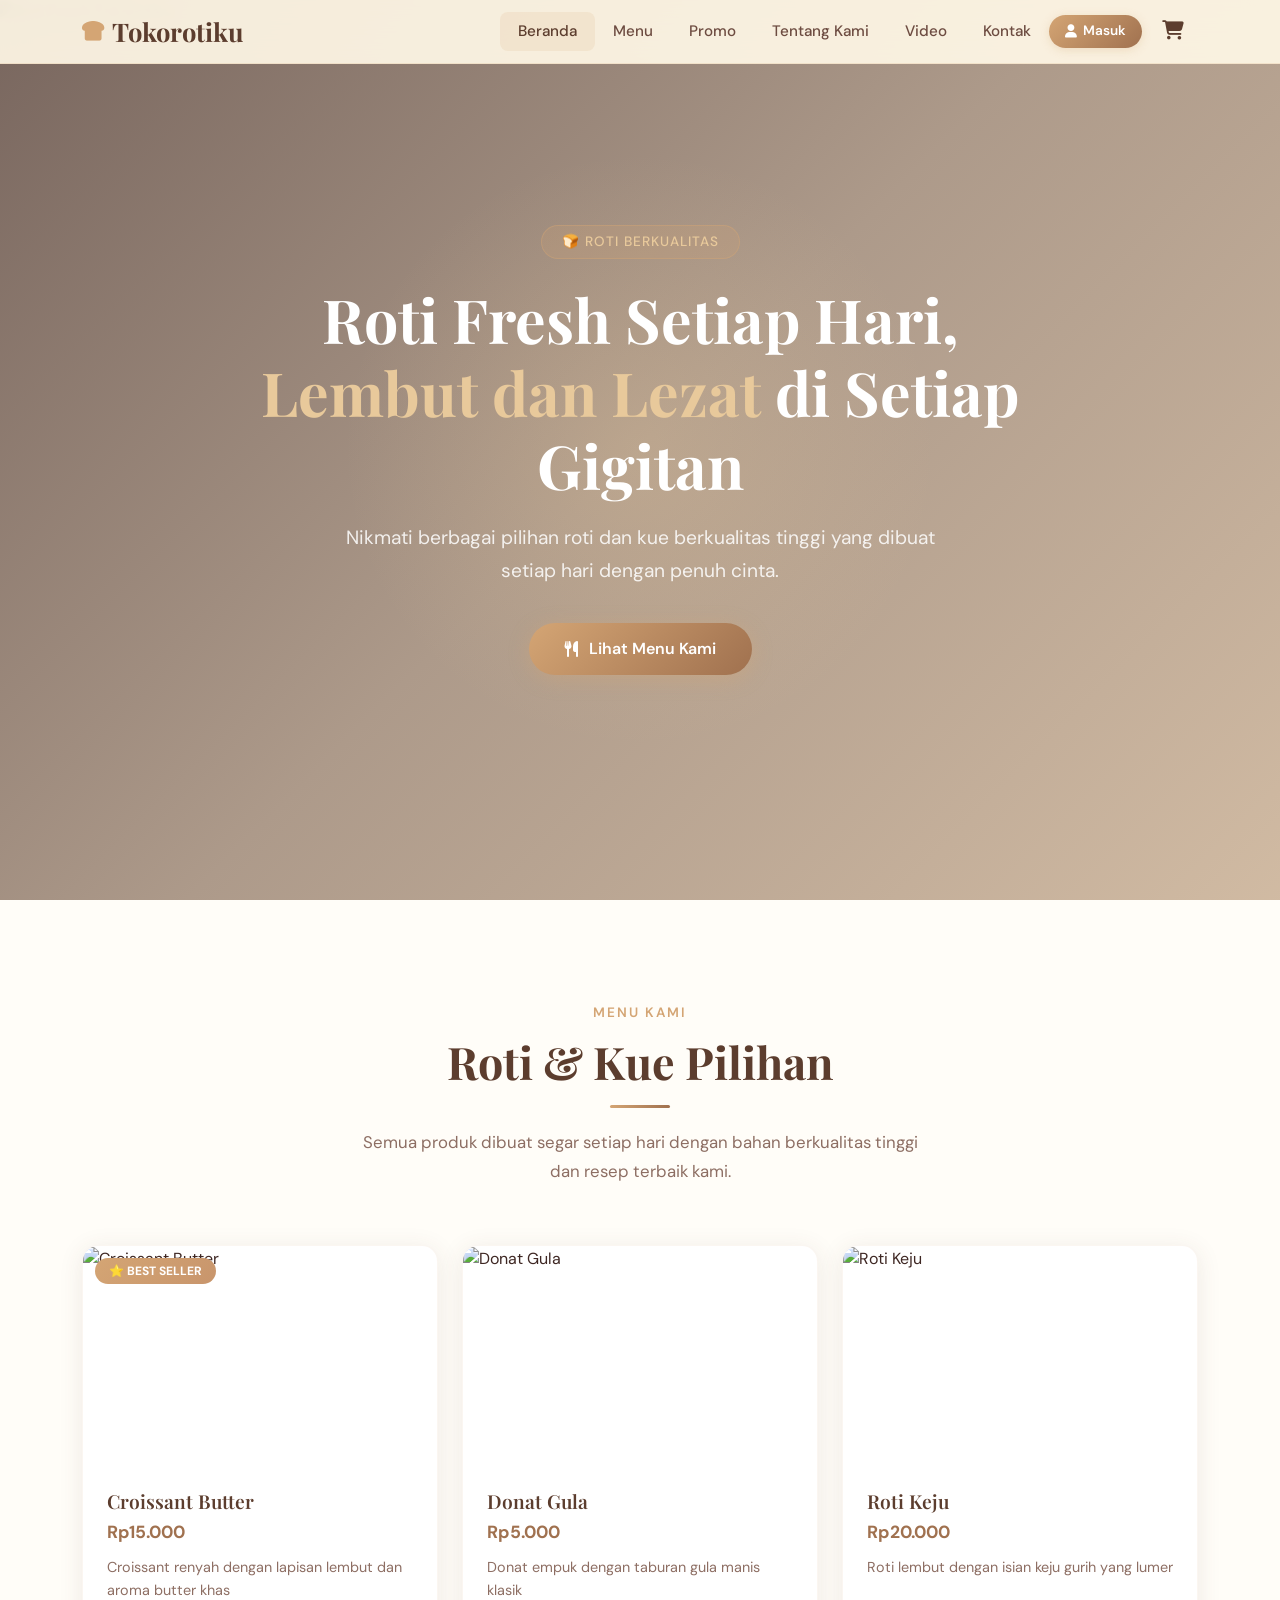
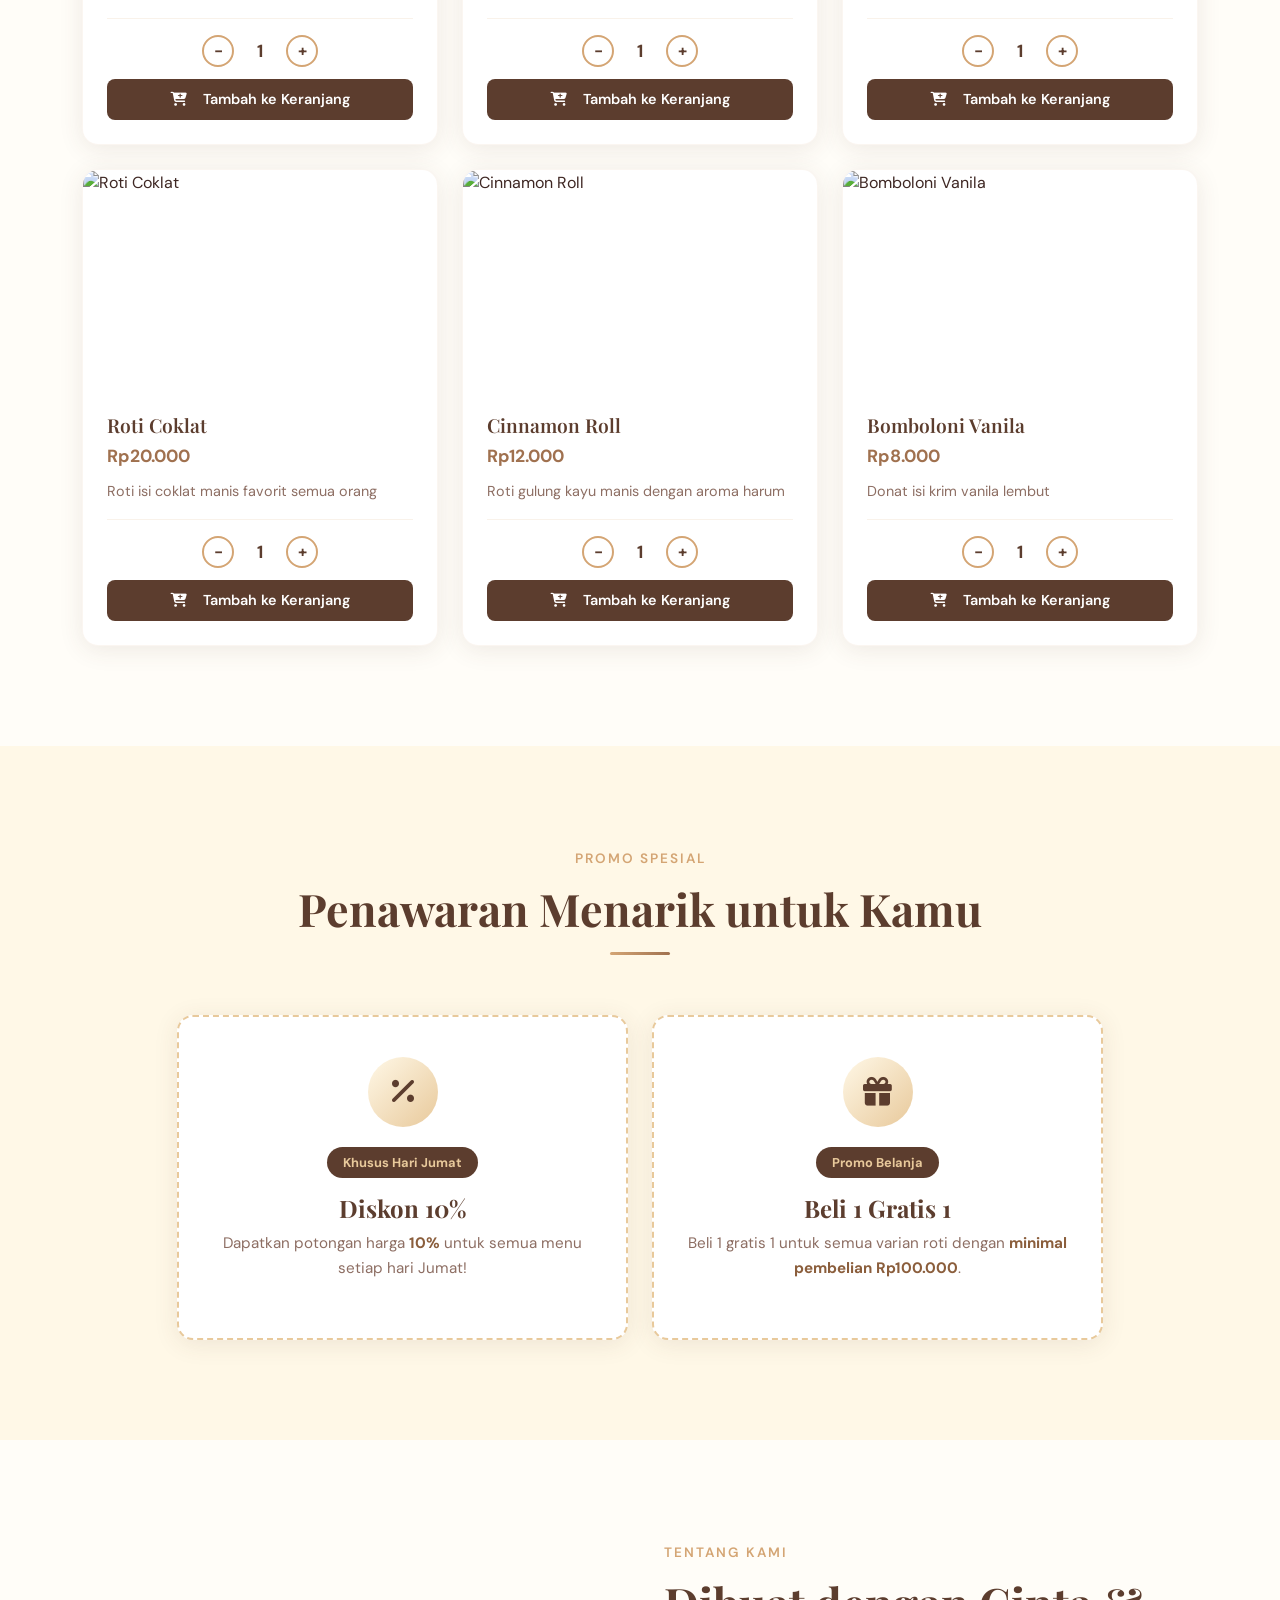
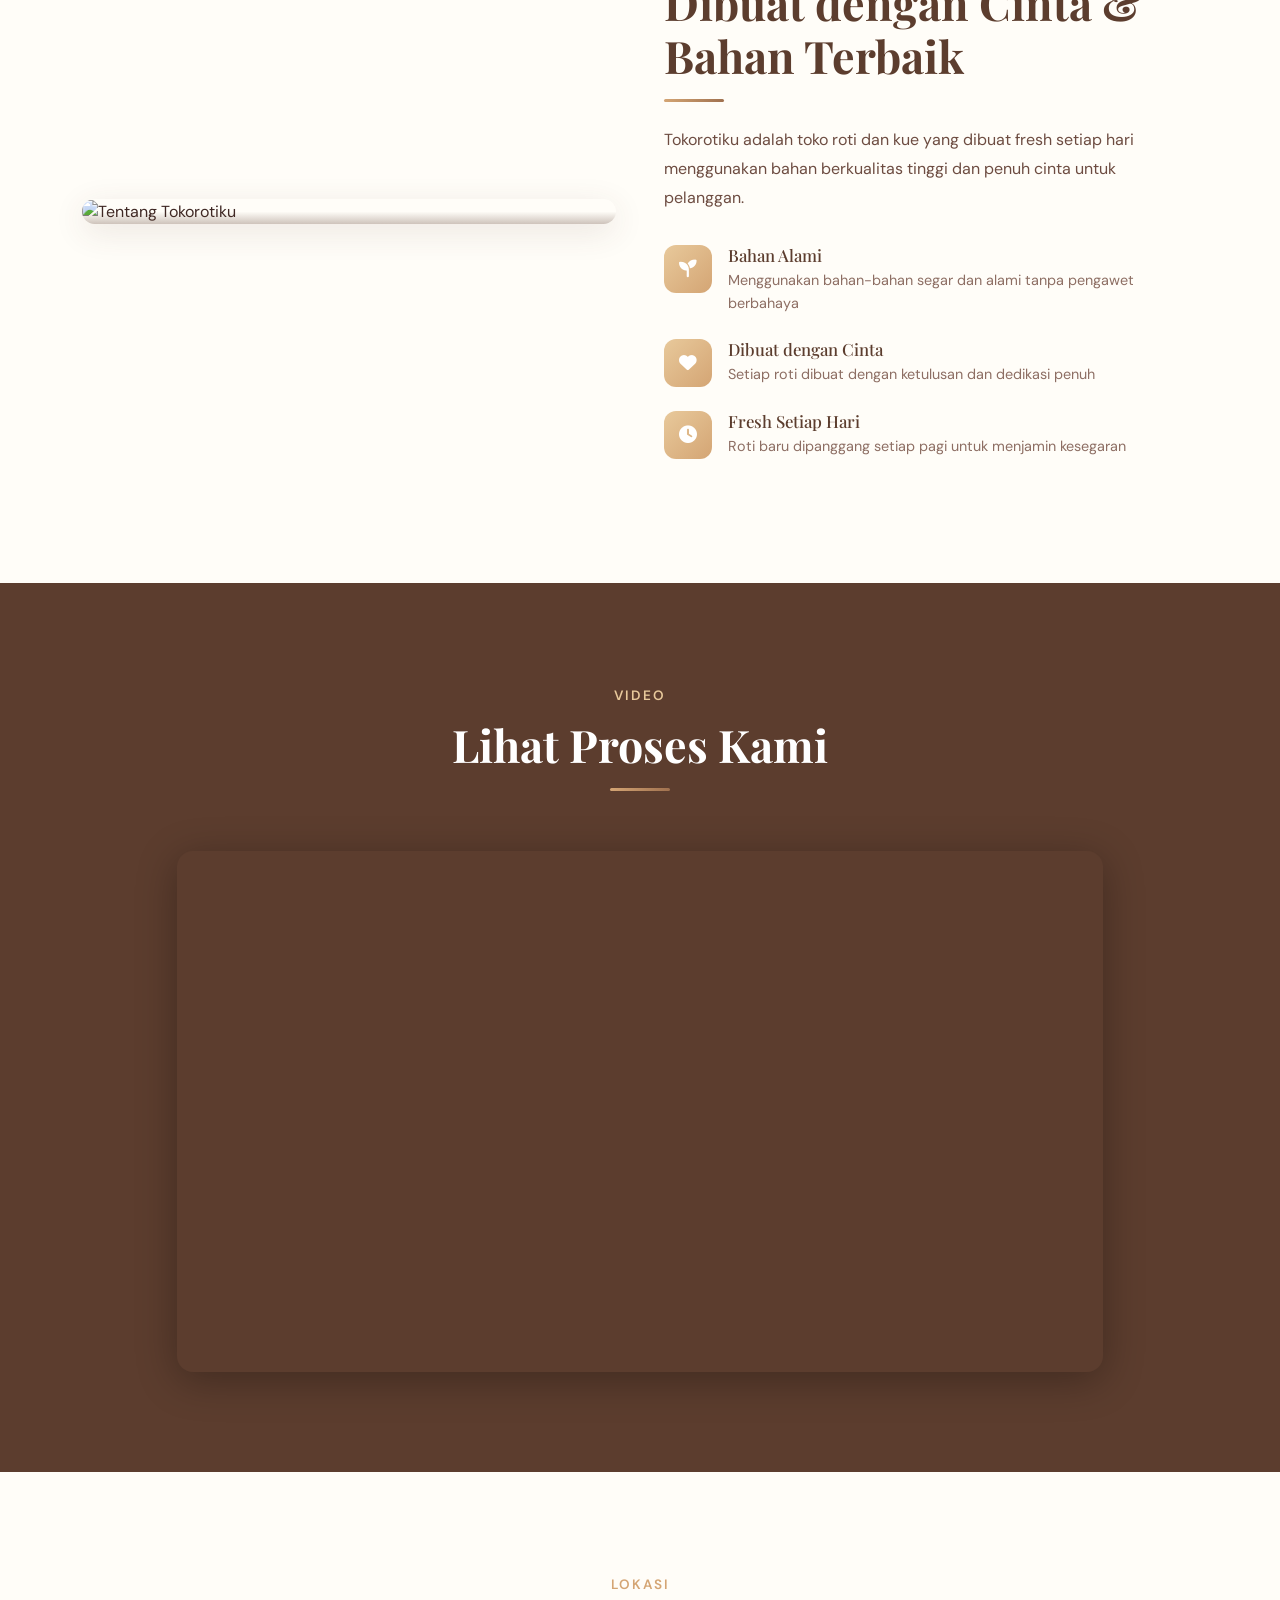
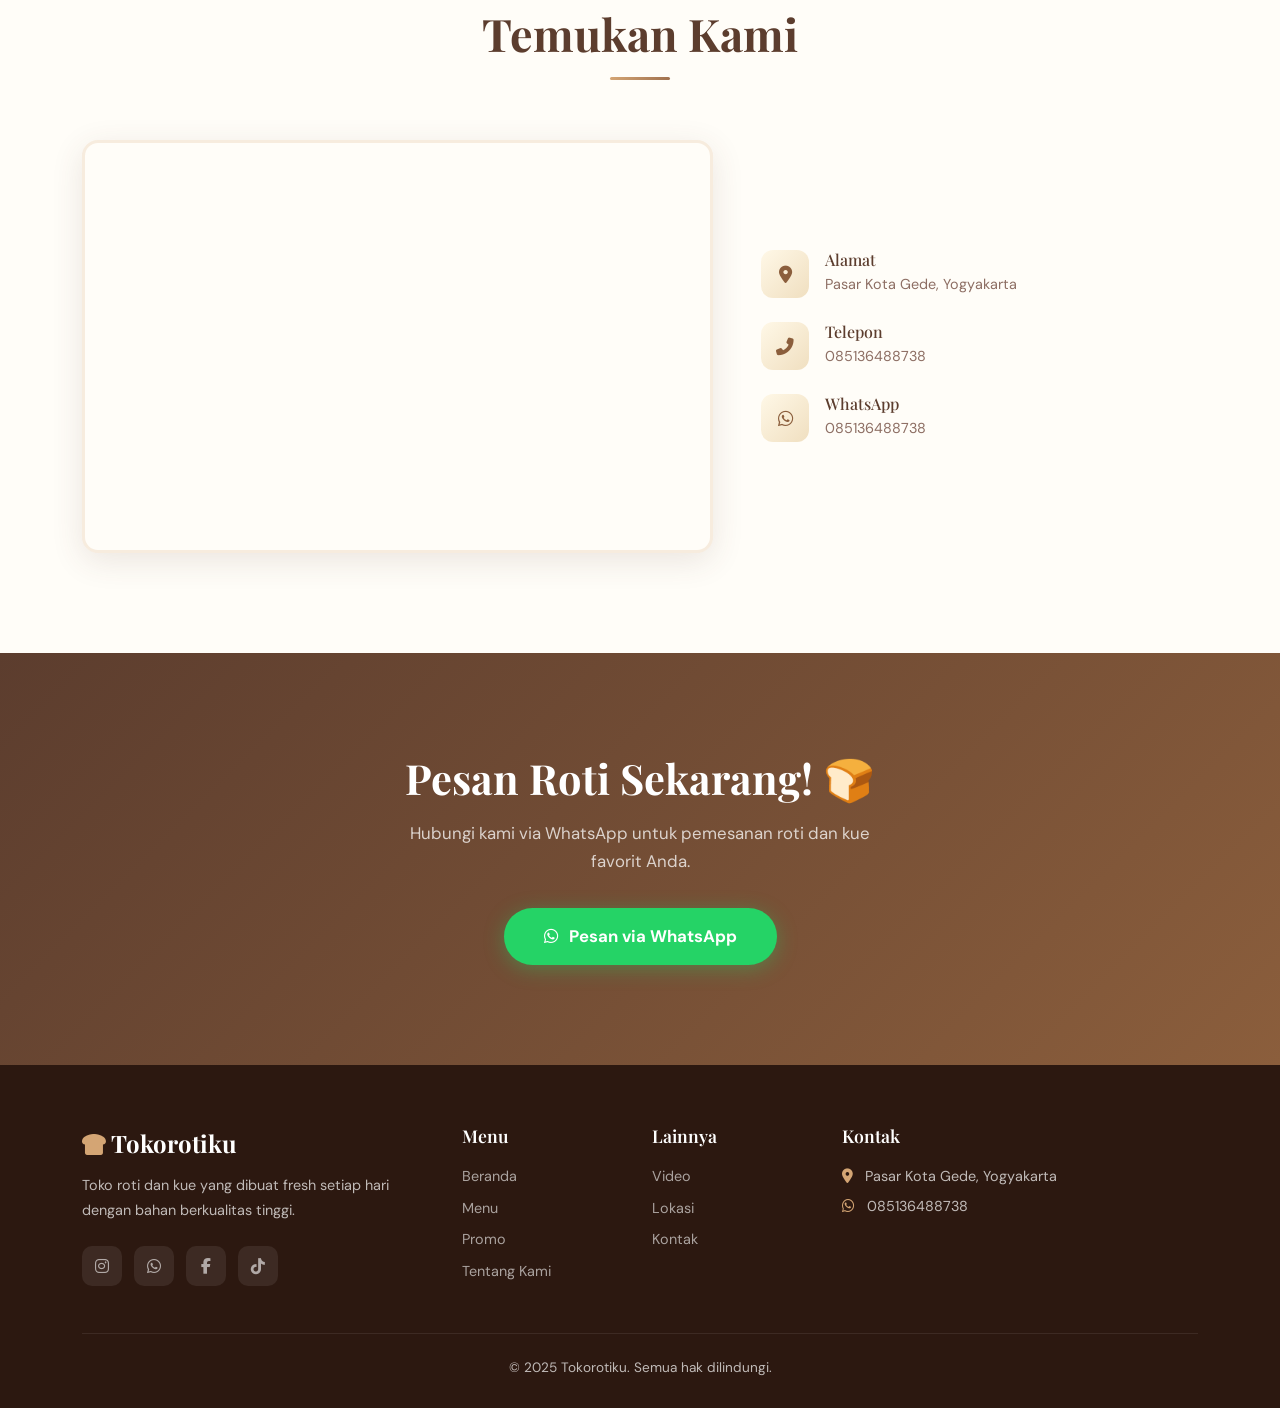
==== commit bf8036cc: "Update index.html" ====
--- a/index.html
+++ b/index.html
@@ -1,3079 +1,755 @@
 <!DOCTYPE html>
-
 <html lang="id">
 
-
-
 <head>
-
     <meta charset="UTF-8">
-
     <meta name="viewport" content="width=device-width, initial-scale=1.0">
-
     <title>Tokorotiku - Roti Fresh Setiap Hari</title>
-
     <meta name="description" content="Tokorotiku adalah toko roti dan kue yang dibuat fresh setiap hari dengan bahan berkualitas tinggi.">
 
-
-
     <!-- Google Fonts -->
-
     <link rel="preconnect" href="https://fonts.googleapis.com">
-
     <link rel="preconnect" href="https://fonts.gstatic.com" crossorigin>
-
     <link href="https://fonts.googleapis.com/css2?family=DM+Sans:wght@400;500;700&family=Playfair+Display:wght@400;600;700&display=swap" rel="stylesheet">
 
-
-
     <!-- Bootstrap 5 -->
-
     <link href="https://cdn.jsdelivr.net/npm/bootstrap@5.3.0/dist/css/bootstrap.min.css" rel="stylesheet">
 
-
-
     <!-- Font Awesome -->
-
     <link href="https://cdnjs.cloudflare.com/ajax/libs/font-awesome/6.4.0/css/all.min.css" rel="stylesheet">
 
-
-
-    <!-- Template Frost CSS -->
-
-    <link rel="stylesheet" href="https://raw.githubusercontent.com/delilaqnshrh-creator/toko-rotiku/main/templatemo-frost-style.css">
-
-
-
     <style>
-
-        /* ============================
-
-           TOKOROTIKU CUSTOM OVERRIDES
-
-           ============================ */
-
         :root {
-
             --cream: #FFF8E7;
-
             --cream-dark: #F0DFC0;
-
             --brown-dark: #5C3D2E;
-
             --brown-medium: #8B5E3C;
-
             --brown-light: #A0714F;
-
             --gold: #D4A574;
-
             --gold-soft: #E8C99B;
-
             --white-bakery: #FFFDF8;
-
             --text-dark: #3E2723;
-
             --text-medium: #6D4C41;
-
             --text-light: #8D6E63;
-
             --shadow-soft: 0 4px 24px rgba(92, 61, 46, 0.10);
-
             --shadow-card: 0 8px 32px rgba(92, 61, 46, 0.12);
-
-        }
-
-
-
-        * {
-
-            margin: 0;
-
-            padding: 0;
-
-            box-sizing: border-box;
-
-        }
-
-
+        }
+
+        * { margin: 0; padding: 0; box-sizing: border-box; }
 
         body {
-
             font-family: 'DM Sans', sans-serif;
-
             background-color: var(--cream);
-
             color: var(--text-dark);
-
             overflow-x: hidden;
-
-        }
-
-
-
-        h1, h2, h3, h4, h5 {
-
+        }
+
+        h1, h2, h3, h4, h5 { font-family: 'Playfair Display', serif; }
+
+        /* ---- NAVBAR & AUTH ICONS ---- */
+        .navbar-custom {
+            background: rgba(255, 248, 231, 0.92);
+            backdrop-filter: blur(16px);
+            -webkit-backdrop-filter: blur(16px);
+            border-bottom: 1px solid rgba(212, 165, 116, 0.2);
+            transition: all 0.4s ease;
+            padding: 12px 0;
+        }
+
+        .navbar-custom.scrolled {
+            background: rgba(255, 248, 231, 0.98);
+            box-shadow: 0 2px 20px rgba(92, 61, 46, 0.1);
+            padding: 8px 0;
+        }
+
+        .navbar-brand-custom {
             font-family: 'Playfair Display', serif;
-
-        }
-
-
-
-        /* ---- NAVBAR ---- */
-
-        .navbar-custom {
-
-            background: rgba(255, 248, 231, 0.92);
-
-            backdrop-filter: blur(16px);
-
-            -webkit-backdrop-filter: blur(16px);
-
-            border-bottom: 1px solid rgba(212, 165, 116, 0.2);
-
-            transition: all 0.4s ease;
-
-            padding: 12px 0;
-
-        }
-
-
-
-        .navbar-custom.scrolled {
-
-            background: rgba(255, 248, 231, 0.98);
-
-            box-shadow: 0 2px 20px rgba(92, 61, 46, 0.1);
-
-            padding: 8px 0;
-
-        }
-
-
-
-        .navbar-brand-custom {
-
-            font-family: 'Playfair Display', serif;
-
-            font-weight: 700;
-
-            font-size: 1.6rem;
-
+            font-weight: 700; font-size: 1.6rem;
             color: var(--brown-dark) !important;
-
-            text-decoration: none;
-
-            display: flex;
-
-            align-items: center;
-
-            gap: 8px;
-
-        }
-
-
-
-        .navbar-brand-custom i {
-
-            color: var(--gold);
-
-            font-size: 1.4rem;
-
-        }
-
-
+            text-decoration: none; display: flex; align-items: center; gap: 8px;
+        }
+        .navbar-brand-custom i { color: var(--gold); font-size: 1.4rem; }
+
+        .nav-actions {
+            display: flex; align-items: center; gap: 16px; order: 2; 
+            margin-left: 0; margin-right: 10px;
+        }
+
+        .nav-icon-btn {
+            position: relative; background: none; border: none;
+            color: var(--brown-dark); font-size: 1.2rem;
+            cursor: pointer; transition: all 0.3s ease; padding: 4px;
+        }
+        .nav-icon-btn:hover { color: var(--gold); transform: translateY(-2px); }
+
+        .cart-badge {
+            position: absolute; top: -6px; right: -8px;
+            background: #E07A5F; color: #fff; font-size: 0.65rem;
+            width: 18px; height: 18px; border-radius: 50%;
+            display: flex; align-items: center; justify-content: center;
+            font-weight: 700; opacity: 0; transform: scale(0); transition: all 0.3s ease;
+        }
+        .cart-badge.show { opacity: 1; transform: scale(1); }
+        .cart-badge.bump { animation: cartBump 0.3s ease; }
+        @keyframes cartBump { 0% { transform: scale(1); } 50% { transform: scale(1.4); } 100% { transform: scale(1); } }
+
+        .btn-login-nav {
+            background: linear-gradient(135deg, var(--gold), var(--brown-light));
+            color: #FFFFFF; padding: 6px 16px; border-radius: 20px;
+            font-weight: 600; font-size: 0.85rem; text-decoration: none;
+            transition: all 0.3s ease; box-shadow: 0 2px 10px rgba(212, 165, 116, 0.3);
+            display: flex; align-items: center; gap: 6px; border: none; cursor: pointer;
+        }
+        .btn-login-nav:hover { transform: translateY(-2px); box-shadow: 0 4px 16px rgba(212, 165, 116, 0.4); color: #fff; text-decoration: none; }
+
+        .user-profile-nav {
+            display: flex; align-items: center; gap: 8px;
+            background: rgba(212, 165, 116, 0.15); padding: 4px 12px 4px 6px;
+            border-radius: 20px; font-size: 0.85rem; font-weight: 600; color: var(--brown-dark);
+        }
+        .user-avatar-sm {
+            width: 28px; height: 28px; border-radius: 50%;
+            background: linear-gradient(135deg, var(--gold-soft), var(--gold));
+            display: flex; align-items: center; justify-content: center;
+            color: #fff; font-size: 0.7rem; font-weight: 700;
+        }
+        .btn-logout-sm {
+            background: none; border: none; color: var(--text-light);
+            cursor: pointer; font-size: 0.9rem; margin-left: 4px; transition: color 0.2s;
+        }
+        .btn-logout-sm:hover { color: #E07A5F; }
 
         .nav-link-custom {
-
-            color: var(--text-medium) !important;
-
-            font-weight: 500;
-
-            font-size: 0.95rem;
-
-            padding: 8px 18px !important;
-
-            border-radius: 8px;
-
-            transition: all 0.3s ease;
-
-            position: relative;
-
-        }
-
-
-
-        .nav-link-custom:hover,
-
-        .nav-link-custom.active {
-
-            color: var(--brown-dark) !important;
-
-            background: rgba(212, 165, 116, 0.15);
-
-        }
-
-
-
-        .nav-link-custom::after {
-
-            content: '';
-
-            position: absolute;
-
-            bottom: 4px;
-
-            left: 50%;
-
-            transform: translateX(-50%);
-
-            width: 0;
-
-            height: 2px;
-
-            background: var(--gold);
-
-            border-radius: 2px;
-
-            transition: width 0.3s ease;
-
-        }
-
-
-
-        .nav-link-custom:hover::after,
-
-        .nav-link-custom.active::after {
-
-            width: 24px;
-
-        }
-
-
+            color: var(--text-medium) !important; font-weight: 500; font-size: 0.95rem;
+            padding: 8px 18px !important; border-radius: 8px; transition: all 0.3s ease; position: relative;
+        }
+        .nav-link-custom:hover, .nav-link-custom.active { color: var(--brown-dark) !important; background: rgba(212, 165, 116, 0.15); }
+
+        /* ---- TOAST NOTIFICATION ---- */
+        .toast-container {
+            position: fixed; bottom: 30px; right: 30px; z-index: 10000;
+            display: flex; flex-direction: column; gap: 12px; pointer-events: none;
+        }
+        .toast-item {
+            display: flex; align-items: center; gap: 12px; padding: 16px 24px;
+            border-radius: 14px; font-size: 0.9rem; font-weight: 500;
+            box-shadow: 0 8px 30px rgba(92, 61, 46, 0.15);
+            background: rgba(255, 253, 248, 0.85); backdrop-filter: blur(16px);
+            -webkit-backdrop-filter: blur(16px); border: 1px solid rgba(212, 165, 116, 0.2);
+            color: var(--brown-dark); animation: toastIn 0.4s ease forwards;
+            max-width: 340px; pointer-events: auto;
+        }
+        .toast-item.error { border-left: 4px solid #E07A5F; }
+        .toast-item.error i { color: #E07A5F; }
+        .toast-item.success { border-left: 4px solid #81B29A; }
+        .toast-item.success i { color: #81B29A; }
+        .toast-item i { font-size: 1.2rem; }
+        .toast-item.removing { animation: toastOut 0.4s ease forwards; }
+        @keyframes toastIn { from { opacity: 0; transform: translateX(50px); } to { opacity: 1; transform: translateX(0); } }
+        @keyframes toastOut { from { opacity: 1; transform: translateX(0); } to { opacity: 0; transform: translateX(50px); } }
 
         /* ---- HERO ---- */
-
-        .hero-section {
-
-            position: relative;
-
-            min-height: 100vh;
-
-            display: flex;
-
-            align-items: center;
-
-            justify-content: center;
-
-            overflow: hidden;
-
-        }
-
-
-
-        .hero-bg {
-
-            position: absolute;
-
-            inset: 0;
-
-            z-index: 0;
-
-        }
-
-
-
-        .hero-bg img {
-
-            width: 100%;
-
-            height: 100%;
-
-            object-fit: cover;
-
-            filter: blur(2px) brightness(0.55);
-
-            transform: scale(1.05);
-
-        }
-
-
-
-        .hero-overlay {
-
-            position: absolute;
-
-            inset: 0;
-
-            background: linear-gradient(135deg, rgba(62, 39, 35, 0.7) 0%, rgba(92, 61, 46, 0.5) 50%, rgba(139, 94, 60, 0.4) 100%);
-
-            z-index: 1;
-
-        }
-
-
-
-        .hero-glow {
-
-            position: absolute;
-
-            top: 50%;
-
-            left: 50%;
-
-            transform: translate(-50%, -50%);
-
-            width: 600px;
-
-            height: 600px;
-
-            background: radial-gradient(circle, rgba(232, 201, 155, 0.25) 0%, transparent 70%);
-
-            border-radius: 50%;
-
-            z-index: 2;
-
-            animation: pulseGlow 4s ease-in-out infinite;
-
-        }
-
-
-
-        @keyframes pulseGlow {
-
-            0%, 100% { transform: translate(-50%, -50%) scale(1); opacity: 0.6; }
-
-            50% { transform: translate(-50%, -50%) scale(1.15); opacity: 1; }
-
-        }
-
-
-
-        .hero-content {
-
-            position: relative;
-
-            z-index: 3;
-
-            text-align: center;
-
-            padding: 0 20px;
-
-            max-width: 800px;
-
-        }
-
-
-
-        .hero-badge {
-
-            display: inline-block;
-
-            background: rgba(212, 165, 116, 0.2);
-
-            border: 1px solid rgba(212, 165, 116, 0.4);
-
-            color: var(--gold-soft);
-
-            padding: 6px 20px;
-
-            border-radius: 50px;
-
-            font-size: 0.85rem;
-
-            font-weight: 500;
-
-            letter-spacing: 1px;
-
-            margin-bottom: 24px;
-
-            backdrop-filter: blur(8px);
-
-        }
-
-
-
-        .hero-title {
-
-            font-family: 'Playfair Display', serif;
-
-            font-size: clamp(2.2rem, 5vw, 3.8rem);
-
-            font-weight: 700;
-
-            color: #FFFFFF;
-
-            line-height: 1.2;
-
-            margin-bottom: 20px;
-
-            text-shadow: 0 2px 20px rgba(0,0,0,0.3);
-
-        }
-
-
-
+        .hero-section { position: relative; min-height: 100vh; display: flex; align-items: center; justify-content: center; overflow: hidden; }
+        .hero-bg { position: absolute; inset: 0; z-index: 0; }
+        .hero-bg img { width: 100%; height: 100%; object-fit: cover; filter: blur(2px) brightness(0.55); transform: scale(1.05); }
+        .hero-overlay { position: absolute; inset: 0; background: linear-gradient(135deg, rgba(62, 39, 35, 0.7) 0%, rgba(92, 61, 46, 0.5) 50%, rgba(139, 94, 60, 0.4) 100%); z-index: 1; }
+        .hero-glow { position: absolute; top: 50%; left: 50%; transform: translate(-50%, -50%); width: 600px; height: 600px; background: radial-gradient(circle, rgba(232, 201, 155, 0.25) 0%, transparent 70%); border-radius: 50%; z-index: 2; animation: pulseGlow 4s ease-in-out infinite; }
+        @keyframes pulseGlow { 0%, 100% { transform: translate(-50%, -50%) scale(1); opacity: 0.6; } 50% { transform: translate(-50%, -50%) scale(1.15); opacity: 1; } }
+        .hero-content { position: relative; z-index: 3; text-align: center; padding: 0 20px; max-width: 800px; }
+        .hero-badge { display: inline-block; background: rgba(212, 165, 116, 0.2); border: 1px solid rgba(212, 165, 116, 0.4); color: var(--gold-soft); padding: 6px 20px; border-radius: 50px; font-size: 0.85rem; font-weight: 500; letter-spacing: 1px; margin-bottom: 24px; }
+        .hero-title { font-family: 'Playfair Display', serif; font-size: clamp(2.2rem, 5vw, 3.8rem); font-weight: 700; color: #FFFFFF; line-height: 1.2; margin-bottom: 20px; }
         .hero-title span { color: var(--gold-soft); }
-
-
-
-        .hero-subtitle {
-
-            font-size: clamp(1rem, 2vw, 1.2rem);
-
-            color: rgba(255, 255, 255, 0.85);
-
-            font-weight: 400;
-
-            line-height: 1.7;
-
-            margin-bottom: 36px;
-
-            max-width: 600px;
-
-            margin-left: auto;
-
-            margin-right: auto;
-
-        }
-
-
-
-        .hero-btn {
-
-            display: inline-flex;
-
-            align-items: center;
-
-            gap: 10px;
-
-            background: linear-gradient(135deg, var(--gold), var(--brown-light));
-
-            color: #FFFFFF;
-
-            padding: 14px 36px;
-
-            border-radius: 50px;
-
-            font-weight: 600;
-
-            font-size: 1rem;
-
-            text-decoration: none;
-
-            transition: all 0.3s ease;
-
-            box-shadow: 0 4px 20px rgba(212, 165, 116, 0.4);
-
-            border: none;
-
-            cursor: pointer;
-
-        }
-
-
-
-        .hero-btn:hover {
-
-            transform: translateY(-3px);
-
-            box-shadow: 0 8px 30px rgba(212, 165, 116, 0.5);
-
-            color: #FFFFFF;
-
-        }
-
-
-
-        .hero-scroll {
-
-            position: absolute;
-
-            bottom: 40px;
-
-            left: 50%;
-
-            transform: translateX(-50%);
-
-            z-index: 3;
-
-            color: rgba(255,255,255,0.6);
-
-            font-size: 1.4rem;
-
-            animation: bounceDown 2s infinite;
-
-        }
-
-
-
-        @keyframes bounceDown {
-
-            0%, 20%, 50%, 80%, 100% { transform: translateX(-50%) translateY(0); }
-
-            40% { transform: translateX(-50%) translateY(10px); }
-
-            60% { transform: translateX(-50%) translateY(5px); }
-
-        }
-
-
+        .hero-subtitle { font-size: clamp(1rem, 2vw, 1.2rem); color: rgba(255, 255, 255, 0.85); font-weight: 400; line-height: 1.7; margin-bottom: 36px; max-width: 600px; margin-left: auto; margin-right: auto; }
+        .hero-btn { display: inline-flex; align-items: center; gap: 10px; background: linear-gradient(135deg, var(--gold), var(--brown-light)); color: #FFFFFF; padding: 14px 36px; border-radius: 50px; font-weight: 600; font-size: 1rem; text-decoration: none; transition: all 0.3s ease; box-shadow: 0 4px 20px rgba(212, 165, 116, 0.4); border: none; cursor: pointer; }
+        .hero-btn:hover { transform: translateY(-3px); box-shadow: 0 8px 30px rgba(212, 165, 116, 0.5); color: #FFFFFF; }
 
         /* ---- SECTION COMMON ---- */
-
         .section-padding { padding: 100px 0; }
-
         .section-header { text-align: center; margin-bottom: 60px; }
-
-        .section-label {
-
-            display: inline-block;
-
-            color: var(--gold);
-
-            font-weight: 600;
-
-            font-size: 0.85rem;
-
-            letter-spacing: 2px;
-
-            text-transform: uppercase;
-
-            margin-bottom: 12px;
-
-        }
-
-        .section-title {
-
-            font-family: 'Playfair Display', serif;
-
-            font-size: clamp(1.8rem, 4vw, 2.8rem);
-
-            font-weight: 700;
-
-            color: var(--brown-dark);
-
-            margin-bottom: 16px;
-
-        }
-
-        .section-divider {
-
-            width: 60px;
-
-            height: 3px;
-
-            background: linear-gradient(to right, var(--gold), var(--brown-light));
-
-            border-radius: 3px;
-
-            margin: 0 auto 20px;
-
-        }
-
-        .section-desc {
-
-            color: var(--text-light);
-
-            font-size: 1.05rem;
-
-            max-width: 560px;
-
-            margin: 0 auto;
-
-            line-height: 1.7;
-
-        }
-
-
-
-        /* ---- MENU / PRODUK ---- */
-
+        .section-label { display: inline-block; color: var(--gold); font-weight: 600; font-size: 0.85rem; letter-spacing: 2px; text-transform: uppercase; margin-bottom: 12px; }
+        .section-title { font-family: 'Playfair Display', serif; font-size: clamp(1.8rem, 4vw, 2.8rem); font-weight: 700; color: var(--brown-dark); margin-bottom: 16px; }
+        .section-divider { width: 60px; height: 3px; background: linear-gradient(to right, var(--gold), var(--brown-light)); border-radius: 3px; margin: 0 auto 20px; }
+        .section-desc { color: var(--text-light); font-size: 1.05rem; max-width: 560px; margin: 0 auto; line-height: 1.7; }
+
+        /* ---- MENU ---- */
         .menu-section { background: var(--white-bakery); }
-
-
-
-        .menu-card {
-
-            background: #FFFFFF;
-
-            border-radius: 16px;
-
-            overflow: hidden;
-
-            box-shadow: var(--shadow-soft);
-
-            transition: all 0.4s ease;
-
-            border: 1px solid rgba(212, 165, 116, 0.1);
-
-            height: 100%;
-
-            display: flex;
-
-            flex-direction: column;
-
-        }
-
-
-
-        .menu-card:hover {
-
-            transform: translateY(-8px);
-
-            box-shadow: var(--shadow-card);
-
-        }
-
-
-
-        .menu-card-img {
-
-            position: relative;
-
-            overflow: hidden;
-
-            height: 220px;
-
-        }
-
-
-
-        .menu-card-img img {
-
-            width: 100%;
-
-            height: 100%;
-
-            object-fit: cover;
-
-            transition: transform 0.6s ease;
-
-        }
-
-
-
-        .menu-card:hover .menu-card-img img {
-
-            transform: scale(1.08);
-
-        }
-
-
-
-        .menu-card-badge {
-
-            position: absolute;
-
-            top: 12px;
-
-            left: 12px;
-
-            background: linear-gradient(135deg, #D4A574, #C8956C);
-
-            color: #FFFFFF;
-
-            padding: 4px 14px;
-
-            border-radius: 50px;
-
-            font-size: 0.75rem;
-
-            font-weight: 700;
-
-            letter-spacing: 0.5px;
-
-            box-shadow: 0 2px 10px rgba(212, 165, 116, 0.4);
-
-            z-index: 2;
-
-        }
-
-
-
-        .menu-card-body {
-
-            padding: 24px;
-
-            flex-grow: 1;
-
-            display: flex;
-
-            flex-direction: column;
-
-        }
-
-
-
-        .menu-card-title {
-
-            font-family: 'Playfair Display', serif;
-
-            font-size: 1.2rem;
-
-            font-weight: 600;
-
-            color: var(--brown-dark);
-
-            margin-bottom: 6px;
-
-        }
-
-
-
-        .menu-card-price {
-
-            color: var(--brown-light);
-
-            font-weight: 700;
-
-            font-size: 1.1rem;
-
-            margin-bottom: 10px;
-
-        }
-
-
-
-        .menu-card-desc {
-
-            color: var(--text-light);
-
-            font-size: 0.9rem;
-
-            line-height: 1.6;
-
-            margin-bottom: 16px;
-
-            flex-grow: 1;
-
-        }
-
-
-
-        /* ---- PRODUK ACTION (PENAMBAHAN KERANJANG) ---- */
-
-        .product-actions {
-
-            border-top: 1px solid rgba(212, 165, 116, 0.15);
-
-            padding-top: 16px;
-
-            margin-top: auto;
-
-        }
-
-
-
-        .qty-control {
-
-            display: flex;
-
-            align-items: center;
-
-            justify-content: center;
-
-            gap: 16px;
-
-            margin-bottom: 12px;
-
-        }
-
-
-
-        .qty-btn {
-
-            width: 32px;
-
-            height: 32px;
-
-            border-radius: 50%;
-
-            border: 2px solid var(--gold);
-
-            background: transparent;
-
-            color: var(--brown-dark);
-
-            font-size: 1rem;
-
-            font-weight: 700;
-
-            display: flex;
-
-            align-items: center;
-
-            justify-content: center;
-
-            cursor: pointer;
-
-            transition: all 0.2s ease;
-
-        }
-
-
-
-        .qty-btn:hover {
-
-            background: var(--gold);
-
-            color: #FFFFFF;
-
-        }
-
-
-
-        .qty-val {
-
-            font-weight: 700;
-
-            font-size: 1.1rem;
-
-            min-width: 20px;
-
-            text-align: center;
-
-            color: var(--brown-dark);
-
-        }
-
-
-
-        .add-to-cart-btn {
-
-            width: 100%;
-
-            padding: 10px;
-
-            border: none;
-
-            border-radius: 8px;
-
-            background: var(--brown-dark);
-
-            color: #FFFFFF;
-
-            font-weight: 600;
-
-            font-size: 0.9rem;
-
-            cursor: pointer;
-
-            transition: all 0.3s ease;
-
-        }
-
-
-
-        .add-to-cart-btn:hover {
-
-            background: var(--brown-medium);
-
-            transform: translateY(-2px);
-
-        }
-
-
+        .menu-card { background: #FFFFFF; border-radius: 16px; overflow: hidden; box-shadow: var(--shadow-soft); transition: all 0.4s ease; border: 1px solid rgba(212, 165, 116, 0.1); height: 100%; display: flex; flex-direction: column; }
+        .menu-card:hover { transform: translateY(-8px); box-shadow: var(--shadow-card); }
+        .menu-card-img { position: relative; overflow: hidden; height: 220px; }
+        .menu-card-img img { width: 100%; height: 100%; object-fit: cover; transition: transform 0.6s ease; }
+        .menu-card:hover .menu-card-img img { transform: scale(1.08); }
+        .menu-card-badge { position: absolute; top: 12px; left: 12px; background: linear-gradient(135deg, #D4A574, #C8956C); color: #FFFFFF; padding: 4px 14px; border-radius: 50px; font-size: 0.75rem; font-weight: 700; z-index: 2; }
+        .menu-card-body { padding: 24px; flex-grow: 1; display: flex; flex-direction: column; }
+        .menu-card-title { font-family: 'Playfair Display', serif; font-size: 1.2rem; font-weight: 600; color: var(--brown-dark); margin-bottom: 6px; }
+        .menu-card-price { color: var(--brown-light); font-weight: 700; font-size: 1.1rem; margin-bottom: 10px; }
+        .menu-card-desc { color: var(--text-light); font-size: 0.9rem; line-height: 1.6; margin-bottom: 16px; flex-grow: 1; }
+
+        /* ---- PRODUCT ACTIONS ---- */
+        .product-actions { border-top: 1px solid rgba(212, 165, 116, 0.15); padding-top: 16px; margin-top: auto; }
+        .qty-control { display: flex; align-items: center; justify-content: center; gap: 16px; margin-bottom: 12px; }
+        .qty-btn { width: 32px; height: 32px; border-radius: 50%; border: 2px solid var(--gold); background: transparent; color: var(--brown-dark); font-size: 1rem; font-weight: 700; display: flex; align-items: center; justify-content: center; cursor: pointer; transition: all 0.2s ease; }
+        .qty-btn:hover { background: var(--gold); color: #FFFFFF; }
+        .qty-val { font-weight: 700; font-size: 1.1rem; min-width: 20px; text-align: center; color: var(--brown-dark); }
+        .add-to-cart-btn { width: 100%; padding: 10px; border: none; border-radius: 8px; background: var(--brown-dark); color: #FFFFFF; font-weight: 600; font-size: 0.9rem; cursor: pointer; transition: all 0.3s ease; display: flex; align-items: center; justify-content: center; gap: 8px; }
+        .add-to-cart-btn:hover { background: var(--brown-medium); transform: translateY(-2px); }
 
         /* ---- PROMO ---- */
-
         .promo-section { background: var(--cream); position: relative; }
-
-
-
-        .promo-card {
-
-            background: #FFFFFF;
-
-            border-radius: 16px;
-
-            padding: 40px 30px;
-
-            text-align: center;
-
-            box-shadow: var(--shadow-soft);
-
-            border: 2px dashed var(--gold-soft);
-
-            transition: all 0.4s ease;
-
-            position: relative;
-
-            overflow: hidden;
-
-            height: 100%;
-
-        }
-
-
-
-        .promo-card::before {
-
-            content: '';
-
-            position: absolute;
-
-            top: -50px; right: -50px;
-
-            width: 120px; height: 120px;
-
-            background: radial-gradient(circle, rgba(232, 201, 155, 0.2), transparent 70%);
-
-            border-radius: 50%;
-
-        }
-
-
-
-        .promo-card:hover {
-
-            transform: translateY(-8px);
-
-            box-shadow: var(--shadow-card);
-
-            border-color: var(--gold);
-
-        }
-
-
-
-        .promo-icon {
-
-            width: 70px; height: 70px;
-
-            background: linear-gradient(135deg, var(--cream), var(--gold-soft));
-
-            border-radius: 50%;
-
-            display: flex; align-items: center; justify-content: center;
-
-            margin: 0 auto 20px;
-
-            color: var(--brown-dark);
-
-            font-size: 1.8rem;
-
-        }
-
-
-
-        .promo-title {
-
-            font-family: 'Playfair Display', serif;
-
-            font-size: 1.5rem; font-weight: 700;
-
-            color: var(--brown-dark); margin-bottom: 8px;
-
-        }
-
-
-
-        .promo-desc {
-
-            color: var(--text-light); font-size: 0.95rem;
-
-            line-height: 1.7; margin-bottom: 16px;
-
-        }
-
-
-
+        .promo-card { background: #FFFFFF; border-radius: 16px; padding: 40px 30px; text-align: center; box-shadow: var(--shadow-soft); border: 2px dashed var(--gold-soft); transition: all 0.4s ease; position: relative; overflow: hidden; height: 100%; }
+        .promo-card:hover { transform: translateY(-8px); box-shadow: var(--shadow-card); border-color: var(--gold); }
+        .promo-icon { width: 70px; height: 70px; background: linear-gradient(135deg, var(--cream), var(--gold-soft)); border-radius: 50%; display: flex; align-items: center; justify-content: center; margin: 0 auto 20px; color: var(--brown-dark); font-size: 1.8rem; }
+        .promo-title { font-family: 'Playfair Display', serif; font-size: 1.5rem; font-weight: 700; color: var(--brown-dark); margin-bottom: 8px; }
+        .promo-desc { color: var(--text-light); font-size: 0.95rem; line-height: 1.7; margin-bottom: 16px; }
         .promo-highlight { font-weight: 700; color: var(--brown-medium); }
-
-
-
-        .promo-tag {
-
-            display: inline-block;
-
-            background: var(--brown-dark); color: var(--gold-soft);
-
-            padding: 6px 16px; border-radius: 50px;
-
-            font-size: 0.8rem; font-weight: 700; letter-spacing: 0.5px;
-
-        }
-
-
-
-        /* ---- TENTANG KAMI ---- */
-
-        .about-section { background: var(--white-bakery); position: relative; }
-
-
-
-        .about-img-wrapper {
-
-            position: relative; border-radius: 20px; overflow: hidden;
-
-            box-shadow: var(--shadow-card);
-
-        }
-
+        .promo-tag { display: inline-block; background: var(--brown-dark); color: var(--gold-soft); padding: 6px 16px; border-radius: 50px; font-size: 0.8rem; font-weight: 700; }
+
+        /* ---- TENTANG, VIDEO, TESTI, LOKASI, CTA, FOOTER (Sama seperti sebelumnya) ---- */
+        .about-section, .location-section { background: var(--white-bakery); }
+        .about-img-wrapper { position: relative; border-radius: 20px; overflow: hidden; box-shadow: var(--shadow-card); }
         .about-img-wrapper img { width: 100%; height: 400px; object-fit: cover; }
-
-        .about-img-overlay {
-
-            position: absolute; inset: 0;
-
-            background: linear-gradient(to top, rgba(92, 61, 46, 0.3), transparent 50%);
-
-        }
-
-
-
+        .about-img-overlay { position: absolute; inset: 0; background: linear-gradient(to top, rgba(92, 61, 46, 0.3), transparent 50%); }
         .about-feature { display: flex; align-items: flex-start; gap: 16px; margin-bottom: 24px; }
-
-        .about-feature-icon {
-
-            flex-shrink: 0; width: 48px; height: 48px;
-
-            background: linear-gradient(135deg, var(--gold-soft), var(--gold));
-
-            border-radius: 12px; display: flex; align-items: center; justify-content: center;
-
-            color: #FFFFFF; font-size: 1.1rem;
-
-        }
-
-        .about-feature h5 {
-
-            font-family: 'Playfair Display', serif; font-size: 1.05rem;
-
-            color: var(--brown-dark); margin-bottom: 4px;
-
-        }
-
+        .about-feature-icon { flex-shrink: 0; width: 48px; height: 48px; background: linear-gradient(135deg, var(--gold-soft), var(--gold)); border-radius: 12px; display: flex; align-items: center; justify-content: center; color: #FFFFFF; font-size: 1.1rem; }
+        .about-feature h5 { font-family: 'Playfair Display', serif; font-size: 1.05rem; color: var(--brown-dark); margin-bottom: 4px; }
         .about-feature p { color: var(--text-light); font-size: 0.9rem; margin: 0; line-height: 1.6; }
-
-
-
-        /* ---- VIDEO ---- */
-
-        .video-section { background: var(--brown-dark); position: relative; overflow: hidden; }
-
-        .video-section::before {
-
-            content: ''; position: absolute; top: -100px; right: -100px;
-
-            width: 400px; height: 400px;
-
-            background: radial-gradient(circle, rgba(212, 165, 116, 0.1), transparent 70%);
-
-            border-radius: 50%;
-
-        }
-
-        .video-section .section-label { color: var(--gold-soft); }
-
-        .video-section .section-title { color: #FFFFFF; }
-
-        .video-section .section-desc { color: rgba(255, 255, 255, 0.7); }
-
-
-
-        .video-wrapper {
-
-            position: relative; padding-bottom: 56.25%; height: 0;
-
-            border-radius: 16px; overflow: hidden;
-
-            box-shadow: 0 8px 40px rgba(0, 0, 0, 0.3);
-
-        }
-
-        .video-wrapper iframe {
-
-            position: absolute; top: 0; left: 0; width: 100%; height: 100%; border: none;
-
-        }
-
-
-
-        /* ---- TESTIMONI ---- */
-
+        .video-section { background: var(--brown-dark); overflow: hidden; }
+        .video-section .section-label { color: var(--gold-soft); } .video-section .section-title { color: #FFFFFF; } .video-section .section-desc { color: rgba(255, 255, 255, 0.7); }
+        .video-wrapper { position: relative; padding-bottom: 56.25%; height: 0; border-radius: 16px; overflow: hidden; box-shadow: 0 8px 40px rgba(0, 0, 0, 0.3); }
+        .video-wrapper iframe { position: absolute; top: 0; left: 0; width: 100%; height: 100%; border: none; }
         .testi-section { background: var(--cream); }
-
-        .testi-card {
-
-            background: #FFFFFF; border-radius: 16px; padding: 32px;
-
-            box-shadow: var(--shadow-soft); border: 1px solid rgba(212, 165, 116, 0.1);
-
-            transition: all 0.3s ease; height: 100%;
-
-        }
-
+        .testi-card { background: #FFFFFF; border-radius: 16px; padding: 32px; box-shadow: var(--shadow-soft); border: 1px solid rgba(212, 165, 116, 0.1); transition: all 0.3s ease; height: 100%; }
         .testi-card:hover { transform: translateY(-4px); box-shadow: var(--shadow-card); }
-
         .testi-stars { color: var(--gold); font-size: 0.9rem; margin-bottom: 16px; }
-
-        .testi-text {
-
-            color: var(--text-medium); font-size: 1rem; line-height: 1.7;
-
-            font-style: italic; margin-bottom: 20px; position: relative;
-
-        }
-
-        .testi-text::before {
-
-            content: '\201C'; font-family: 'Playfair Display', serif;
-
-            font-size: 3rem; color: var(--gold-soft);
-
-            position: absolute; top: -16px; left: -4px; opacity: 0.5;
-
-        }
-
+        .testi-text { color: var(--text-medium); font-size: 1rem; line-height: 1.7; font-style: italic; margin-bottom: 20px; position: relative; }
+        .testi-text::before { content: '\201C'; font-family: 'Playfair Display', serif; font-size: 3rem; color: var(--gold-soft); position: absolute; top: -16px; left: -4px; opacity: 0.5; }
         .testi-author { display: flex; align-items: center; gap: 12px; }
-
-        .testi-avatar {
-
-            width: 44px; height: 44px; border-radius: 50%;
-
-            background: linear-gradient(135deg, var(--gold-soft), var(--gold));
-
-            display: flex; align-items: center; justify-content: center;
-
-            color: #FFFFFF; font-weight: 700; font-size: 1rem;
-
-        }
-
+        .testi-avatar { width: 44px; height: 44px; border-radius: 50%; background: linear-gradient(135deg, var(--gold-soft), var(--gold)); display: flex; align-items: center; justify-content: center; color: #FFFFFF; font-weight: 700; font-size: 1rem; }
         .testi-name { font-weight: 600; color: var(--brown-dark); font-size: 0.95rem; }
-
-
-
-        /* ---- LOKASI ---- */
-
-        .location-section { background: var(--white-bakery); }
-
-        .map-wrapper {
-
-            border-radius: 16px; overflow: hidden;
-
-            box-shadow: var(--shadow-card); border: 3px solid rgba(212, 165, 116, 0.2);
-
-        }
-
+        .map-wrapper { border-radius: 16px; overflow: hidden; box-shadow: var(--shadow-card); border: 3px solid rgba(212, 165, 116, 0.2); }
         .map-wrapper iframe { width: 100%; height: 400px; border: none; }
-
         .location-info { display: flex; flex-direction: column; gap: 24px; }
-
         .location-item { display: flex; align-items: flex-start; gap: 16px; }
-
-        .location-item-icon {
-
-            flex-shrink: 0; width: 48px; height: 48px;
-
-            background: linear-gradient(135deg, var(--cream), var(--cream-dark));
-
-            border-radius: 12px; display: flex; align-items: center; justify-content: center;
-
-            color: var(--brown-medium); font-size: 1.1rem;
-
-        }
-
-        .location-item h5 {
-
-            font-family: 'Playfair Display', serif; font-size: 1rem;
-
-            color: var(--brown-dark); margin-bottom: 4px;
-
-        }
-
+        .location-item-icon { flex-shrink: 0; width: 48px; height: 48px; background: linear-gradient(135deg, var(--cream), var(--cream-dark)); border-radius: 12px; display: flex; align-items: center; justify-content: center; color: var(--brown-medium); font-size: 1.1rem; }
+        .location-item h5 { font-family: 'Playfair Display', serif; font-size: 1rem; color: var(--brown-dark); margin-bottom: 4px; }
         .location-item p { color: var(--text-light); font-size: 0.9rem; margin: 0; }
-
-
-
-        /* ---- KONTAK / CTA ---- */
-
-        .cta-section {
-
-            background: linear-gradient(135deg, var(--brown-dark) 0%, var(--brown-medium) 100%);
-
-            position: relative; overflow: hidden;
-
-        }
-
-        .cta-section::before {
-
-            content: ''; position: absolute; bottom: -150px; left: -150px;
-
-            width: 500px; height: 500px;
-
-            background: radial-gradient(circle, rgba(232, 201, 155, 0.08), transparent 70%);
-
-            border-radius: 50%;
-
-        }
-
-        .cta-section::after {
-
-            content: ''; position: absolute; top: -100px; right: -100px;
-
-            width: 350px; height: 350px;
-
-            background: radial-gradient(circle, rgba(212, 165, 116, 0.06), transparent 70%);
-
-            border-radius: 50%;
-
-        }
-
+        .cta-section { background: linear-gradient(135deg, var(--brown-dark) 0%, var(--brown-medium) 100%); position: relative; overflow: hidden; }
         .cta-content { position: relative; z-index: 2; text-align: center; }
-
-        .cta-title {
-
-            font-family: 'Playfair Display', serif;
-
-            font-size: clamp(1.8rem, 4vw, 2.6rem); font-weight: 700;
-
-            color: #FFFFFF; margin-bottom: 16px;
-
-        }
-
-        .cta-desc {
-
-            color: rgba(255, 255, 255, 0.75); font-size: 1.05rem;
-
-            max-width: 500px; margin: 0 auto 32px; line-height: 1.7;
-
-        }
-
-        .btn-wa {
-
-            display: inline-flex; align-items: center; gap: 10px;
-
-            background: #25D366; color: #FFFFFF;
-
-            padding: 16px 40px; border-radius: 50px;
-
-            font-weight: 700; font-size: 1.05rem; text-decoration: none;
-
-            transition: all 0.3s ease;
-
-            box-shadow: 0 4px 20px rgba(37, 211, 102, 0.35); border: none;
-
-        }
-
-        .btn-wa:hover {
-
-            transform: translateY(-3px);
-
-            box-shadow: 0 8px 30px rgba(37, 211, 102, 0.45);
-
-            color: #FFFFFF;
-
-        }
-
-        .btn-wa i { font-size: 1.2rem; }
-
-
-
-        /* ---- FOOTER ---- */
-
-        .footer-section {
-
-            background: #2C1810; color: rgba(255, 255, 255, 0.7);
-
-            padding: 60px 0 30px;
-
-        }
-
-        .footer-brand {
-
-            font-family: 'Playfair Display', serif; font-size: 1.5rem;
-
-            font-weight: 700; color: #FFFFFF; margin-bottom: 12px;
-
-        }
-
+        .cta-title { font-family: 'Playfair Display', serif; font-size: clamp(1.8rem, 4vw, 2.6rem); font-weight: 700; color: #FFFFFF; margin-bottom: 16px; }
+        .cta-desc { color: rgba(255, 255, 255, 0.75); font-size: 1.05rem; max-width: 500px; margin: 0 auto 32px; line-height: 1.7; }
+        .btn-wa { display: inline-flex; align-items: center; gap: 10px; background: #25D366; color: #FFFFFF; padding: 16px 40px; border-radius: 50px; font-weight: 700; font-size: 1.05rem; text-decoration: none; transition: all 0.3s ease; box-shadow: 0 4px 20px rgba(37, 211, 102, 0.35); border: none; }
+        .btn-wa:hover { transform: translateY(-3px); box-shadow: 0 8px 30px rgba(37, 211, 102, 0.45); color: #FFFFFF; }
+        .footer-section { background: #2C1810; color: rgba(255, 255, 255, 0.7); padding: 60px 0 30px; }
+        .footer-brand { font-family: 'Playfair Display', serif; font-size: 1.5rem; font-weight: 700; color: #FFFFFF; margin-bottom: 12px; }
         .footer-brand i { color: var(--gold); }
-
         .footer-desc { font-size: 0.9rem; line-height: 1.7; max-width: 360px; margin-bottom: 24px; }
-
-        .footer-title {
-
-            font-family: 'Playfair Display', serif; font-size: 1.1rem;
-
-            font-weight: 600; color: #FFFFFF; margin-bottom: 20px;
-
-        }
-
-        .footer-link {
-
-            color: rgba(255, 255, 255, 0.6); text-decoration: none;
-
-            font-size: 0.9rem; transition: all 0.3s ease;
-
-            display: block; margin-bottom: 10px;
-
-        }
-
+        .footer-title { font-family: 'Playfair Display', serif; font-size: 1.1rem; font-weight: 600; color: #FFFFFF; margin-bottom: 20px; }
+        .footer-link { color: rgba(255, 255, 255, 0.6); text-decoration: none; font-size: 0.9rem; transition: all 0.3s ease; display: block; margin-bottom: 10px; }
         .footer-link:hover { color: var(--gold-soft); padding-left: 4px; }
-
         .footer-social { display: flex; gap: 12px; }
-
-        .footer-social a {
-
-            width: 40px; height: 40px; border-radius: 10px;
-
-            background: rgba(255, 255, 255, 0.08);
-
-            display: flex; align-items: center; justify-content: center;
-
-            color: rgba(255, 255, 255, 0.6); text-decoration: none;
-
-            transition: all 0.3s ease;
-
-        }
-
-        .footer-social a:hover {
-
-            background: var(--gold); color: #FFFFFF; transform: translateY(-3px);
-
-        }
-
-        .footer-bottom {
-
-            border-top: 1px solid rgba(255, 255, 255, 0.08);
-
-            margin-top: 40px; padding-top: 24px;
-
-            text-align: center; font-size: 0.85rem;
-
-        }
-
-
+        .footer-social a { width: 40px; height: 40px; border-radius: 10px; background: rgba(255, 255, 255, 0.08); display: flex; align-items: center; justify-content: center; color: rgba(255, 255, 255, 0.6); text-decoration: none; transition: all 0.3s ease; }
+        .footer-social a:hover { background: var(--gold); color: #FFFFFF; transform: translateY(-3px); }
+        .footer-bottom { border-top: 1px solid rgba(255, 255, 255, 0.08); margin-top: 40px; padding-top: 24px; text-align: center; font-size: 0.85rem; }
 
         /* ---- ANIMATIONS ---- */
-
-        .fade-up {
-
-            opacity: 0; transform: translateY(40px);
-
-            transition: opacity 0.8s ease, transform 0.8s ease;
-
-        }
-
+        .fade-up { opacity: 0; transform: translateY(40px); transition: opacity 0.8s ease, transform 0.8s ease; }
         .fade-up.visible { opacity: 1; transform: translateY(0); }
-
-        .fade-left {
-
-            opacity: 0; transform: translateX(-40px);
-
-            transition: opacity 0.8s ease, transform 0.8s ease;
-
-        }
-
+        .fade-left { opacity: 0; transform: translateX(-40px); transition: opacity 0.8s ease, transform 0.8s ease; }
         .fade-left.visible { opacity: 1; transform: translateX(0); }
-
-        .fade-right {
-
-            opacity: 0; transform: translateX(40px);
-
-            transition: opacity 0.8s ease, transform 0.8s ease;
-
-        }
-
+        .fade-right { opacity: 0; transform: translateX(40px); transition: opacity 0.8s ease, transform 0.8s ease; }
         .fade-right.visible { opacity: 1; transform: translateX(0); }
 
-
-
-        /* ---- BACK TO TOP ---- */
-
-        .back-to-top {
-
-            position: fixed; bottom: 30px; right: 30px;
-
-            width: 48px; height: 48px; border-radius: 14px;
-
-            background: linear-gradient(135deg, var(--gold), var(--brown-light));
-
-            color: #FFFFFF; display: flex; align-items: center; justify-content: center;
-
-            font-size: 1.2rem; cursor: pointer; opacity: 0; visibility: hidden;
-
-            transition: all 0.3s ease;
-
-            box-shadow: 0 4px 16px rgba(212, 165, 116, 0.4); z-index: 998; border: none;
-
-        }
-
+        .back-to-top { position: fixed; bottom: 30px; right: 30px; width: 48px; height: 48px; border-radius: 14px; background: linear-gradient(135deg, var(--gold), var(--brown-light)); color: #FFFFFF; display: flex; align-items: center; justify-content: center; font-size: 1.2rem; cursor: pointer; opacity: 0; visibility: hidden; transition: all 0.3s ease; box-shadow: 0 4px 16px rgba(212, 165, 116, 0.4); z-index: 998; border: none; }
         .back-to-top.show { opacity: 1; visibility: visible; }
-
-        .back-to-top:hover { transform: translateY(-4px); box-shadow: 0 8px 24px rgba(212, 165, 116, 0.5); }
-
-
-
-        /* ============================
-
-           SHOPPING CART STYLES (NEW)
-
-           ============================ */
-
-        .cart-icon-wrapper {
-
-            position: relative;
-
-            cursor: pointer;
-
-            padding: 8px 16px !important;
-
-        }
-
-        .cart-icon-wrapper i { font-size: 1.2rem; color: var(--brown-dark); }
-
-        .cart-badge {
-
-            position: absolute; top: 2px; right: 8px;
-
-            background: var(--brown-medium); color: #fff;
-
-            font-size: 0.65rem; width: 18px; height: 18px;
-
-            border-radius: 50%; display: flex; align-items: center;
-
-            justify-content: center; font-weight: 700;
-
-            transition: transform 0.3s ease;
-
-        }
-
-        .cart-badge.bump { animation: cartBump 0.3s ease; }
-
-        @keyframes cartBump {
-
-            0% { transform: scale(1); }
-
-            50% { transform: scale(1.4); }
-
-            100% { transform: scale(1); }
-
-        }
-
-
-
-        .cart-dropdown {
-
-            position: absolute; top: 100%; right: 0;
-
-            width: 360px; background: #FFFFFF;
-
-            border-radius: 16px; box-shadow: 0 10px 40px rgba(92, 61, 46, 0.2);
-
-            border: 1px solid rgba(212, 165, 116, 0.2);
-
-            z-index: 1000; display: none;
-
-            flex-direction: column; overflow: hidden;
-
-        }
-
-        .cart-dropdown.show { display: flex; animation: fadeInDown 0.3s ease; }
-
-        @keyframes fadeInDown {
-
-            from { opacity: 0; transform: translateY(-10px); }
-
-            to { opacity: 1; transform: translateY(0); }
-
-        }
-
-
-
-        .cart-header {
-
-            padding: 20px; border-bottom: 1px solid rgba(212, 165, 116, 0.15);
-
-            display: flex; justify-content: space-between; align-items: center;
-
-        }
-
-        .cart-header h5 {
-
-            margin: 0; font-size: 1.1rem; color: var(--brown-dark);
-
-        }
-
-        .cart-close-btn {
-
-            background: none; border: none; color: var(--text-light);
-
-            font-size: 1.2rem; cursor: pointer; transition: color 0.2s;
-
-        }
-
-        .cart-close-btn:hover { color: var(--brown-dark); }
-
-
-
-        .cart-body {
-
-            max-height: 320px; overflow-y: auto; padding: 16px;
-
-            flex-grow: 1;
-
-        }
-
-        .cart-body::-webkit-scrollbar { width: 4px; }
-
-        .cart-body::-webkit-scrollbar-thumb { background: var(--cream-dark); border-radius: 4px; }
-
-
-
-        .cart-empty {
-
-            text-align: center; padding: 30px 10px; color: var(--text-light);
-
-        }
-
-        .cart-empty i { font-size: 2.5rem; color: var(--cream-dark); margin-bottom: 12px; display: block; }
-
-
-
-        .cart-item {
-
-            display: flex; gap: 12px; padding: 12px 0;
-
-            border-bottom: 1px solid rgba(212, 165, 116, 0.1);
-
-            align-items: center;
-
-        }
-
-        .cart-item:last-child { border-bottom: none; }
-
-        .cart-item-info { flex-grow: 1; }
-
-        .cart-item-name { font-weight: 600; font-size: 0.9rem; color: var(--brown-dark); margin-bottom: 4px; }
-
-        .cart-item-price { font-size: 0.8rem; color: var(--text-light); }
-
-
-
-        .cart-item-qty {
-
-            display: flex; align-items: center; gap: 8px;
-
-        }
-
-        .cart-qty-btn {
-
-            width: 24px; height: 24px; border-radius: 50%;
-
-            border: 1px solid var(--cream-dark); background: var(--cream);
-
-            color: var(--brown-dark); font-size: 0.75rem;
-
-            display: flex; align-items: center; justify-content: center;
-
-            cursor: pointer; transition: all 0.2s;
-
-        }
-
-        .cart-qty-btn:hover { background: var(--gold-soft); border-color: var(--gold); }
-
-        .cart-qty-val { font-weight: 600; font-size: 0.85rem; min-width: 16px; text-align: center; }
-
-        .cart-item-total {
-
-            font-weight: 700; font-size: 0.9rem;
-
-            color: var(--brown-medium); min-width: 70px; text-align: right;
-
-        }
-
-        .cart-item-remove {
-
-            background: none; border: none; color: #ccc;
-
-            cursor: pointer; font-size: 0.9rem; transition: color 0.2s; padding: 0;
-
-        }
-
-        .cart-item-remove:hover { color: #e74c3c; }
-
-
-
-        .cart-footer {
-
-            padding: 20px; border-top: 1px solid rgba(212, 165, 116, 0.15);
-
-            background: var(--white-bakery);
-
-        }
-
-        .cart-total-row {
-
-            display: flex; justify-content: space-between;
-
-            margin-bottom: 16px;
-
-        }
-
-        .cart-total-label { font-size: 1rem; font-weight: 600; color: var(--brown-dark); }
-
-        .cart-total-price { font-size: 1.1rem; font-weight: 700; color: var(--brown-medium); }
-
-
-
-        .checkout-btn {
-
-            width: 100%; padding: 12px; border: none; border-radius: 8px;
-
-            background: #25D366; color: #FFFFFF; font-weight: 700;
-
-            font-size: 0.95rem; cursor: pointer; display: flex;
-
-            align-items: center; justify-content: center; gap: 8px;
-
-            transition: all 0.3s ease;
-
-        }
-
-        .checkout-btn:hover { background: #20bd5a; transform: translateY(-2px); }
-
-
+        .back-to-top:hover { transform: translateY(-4px); }
+
+        .preloader { position: fixed; inset: 0; background: var(--cream); z-index: 9999; display: flex; align-items: center; justify-content: center; flex-direction: column; gap: 16px; transition: opacity 0.6s ease, visibility 0.6s ease; }
+        .preloader.hide { opacity: 0; visibility: hidden; }
+        .preloader-spinner { width: 48px; height: 48px; border: 3px solid var(--cream-dark); border-top-color: var(--gold); border-radius: 50%; animation: spin 0.8s linear infinite; }
+        @keyframes spin { to { transform: rotate(360deg); } }
+        .preloader-text { font-family: 'Playfair Display', serif; color: var(--brown-dark); font-weight: 600; font-size: 1.2rem; }
 
         @media (max-width: 768px) {
-
             .section-padding { padding: 70px 0; }
-
             .menu-card-img { height: 180px; }
-
             .about-img-wrapper img { height: 280px; }
-
             .map-wrapper iframe { height: 300px; }
-
-            .hero-glow { width: 350px; height: 350px; }
-
-            .promo-card { padding: 30px 20px; }
-
-            .cart-dropdown { width: 300px; right: -50px; }
-
-        }
-
-
-
-        /* ---- LOADING ---- */
-
-        .preloader {
-
-            position: fixed; inset: 0; background: var(--cream);
-
-            z-index: 9999; display: flex; align-items: center;
-
-            justify-content: center; flex-direction: column; gap: 16px;
-
-            transition: opacity 0.6s ease, visibility 0.6s ease;
-
-        }
-
-        .preloader.hide { opacity: 0; visibility: hidden; }
-
-        .preloader-spinner {
-
-            width: 48px; height: 48px;
-
-            border: 3px solid var(--cream-dark); border-top-color: var(--gold);
-
-            border-radius: 50%; animation: spin 0.8s linear infinite;
-
-        }
-
-        @keyframes spin { to { transform: rotate(360deg); } }
-
-        .preloader-text {
-
-            font-family: 'Playfair Display', serif; color: var(--brown-dark);
-
-            font-weight: 600; font-size: 1.2rem;
-
-        }
-
+        }
     </style>
-
 </head>
 
-
-
 <body>
 
-
-
     <!-- ======== PRELOADER ======== -->
-
     <div class="preloader" id="preloader">
-
         <div class="preloader-spinner"></div>
-
         <div class="preloader-text">Tokorotiku</div>
-
     </div>
 
-
+    <!-- ======== TOAST CONTAINER ======== -->
+    <div class="toast-container" id="toastContainer"></div>
 
     <!-- ======== NAVBAR ======== -->
-
     <nav class="navbar navbar-expand-lg navbar-custom fixed-top" id="mainNav">
-
+        <div class="container d-flex align-items-center justify-content-between">
+            
+            <a class="navbar-brand-custom" href="#beranda"><i class="fas fa-bread-slice"></i> Tokorotiku</a>
+            
+            <!-- Ikon Kanan (Selalu Terlihat) -->
+            <div class="nav-actions order-lg-last">
+                <div id="authContainer"></div>
+                <button class="nav-icon-btn" id="cartToggleBtn">
+                    <i class="fas fa-cart-shopping"></i>
+                    <span class="cart-badge" id="cartBadge">0</span>
+                </button>
+                <button class="navbar-toggler border-0" type="button" data-bs-toggle="collapse" data-bs-target="#navContent">
+                    <i class="fas fa-bars" style="color: var(--brown-dark); font-size: 1.3rem;"></i>
+                </button>
+            </div>
+
+            <div class="collapse navbar-collapse justify-content-end" id="navContent">
+                <ul class="navbar-nav ms-auto mb-2 mb-lg-0">
+                    <li class="nav-item"><a class="nav-link nav-link-custom active" href="#beranda">Beranda</a></li>
+                    <li class="nav-item"><a class="nav-link nav-link-custom" href="#menu">Menu</a></li>
+                    <li class="nav-item"><a class="nav-link nav-link-custom" href="#promo">Promo</a></li>
+                    <li class="nav-item"><a class="nav-link nav-link-custom" href="#tentang">Tentang Kami</a></li>
+                    <li class="nav-item"><a class="nav-link nav-link-custom" href="#video">Video</a></li>
+                    <li class="nav-item"><a class="nav-link nav-link-custom" href="#kontak">Kontak</a></li>
+                </ul>
+            </div>
+        </div>
+    </nav>
+
+    <!-- ======== HERO ======== -->
+    <section class="hero-section" id="beranda">
+        <div class="hero-bg"><img src="https://raw.githubusercontent.com/delilaqnshrh-creator/toko-rotiku/main/1b4753a8-cf59-482a-8ce5-8113440c656e.jpeg" alt="Roti Fresh Tokorotiku"></div>
+        <div class="hero-overlay"></div>
+        <div class="hero-glow"></div>
+        <div class="hero-content">
+            <div class="hero-badge">🍞 ROTI BERKUALITAS</div>
+            <h1 class="hero-title">Roti Fresh Setiap Hari, <span>Lembut dan Lezat</span> di Setiap Gigitan</h1>
+            <p class="hero-subtitle">Nikmati berbagai pilihan roti dan kue berkualitas tinggi yang dibuat setiap hari dengan penuh cinta.</p>
+            <a href="#menu" class="hero-btn"><i class="fas fa-utensils"></i> Lihat Menu Kami</a>
+        </div>
+    </section>
+
+    <!-- ======== MENU PRODUK ======== -->
+    <section class="menu-section section-padding" id="menu">
         <div class="container">
-
-            <a class="navbar-brand-custom" href="#beranda">
-
-                <i class="fas fa-bread-slice"></i> Tokorotiku
-
-            </a>
-
-            <button class="navbar-toggler border-0" type="button" data-bs-toggle="collapse" data-bs-target="#navContent">
-
-                <i class="fas fa-bars" style="color: var(--brown-dark); font-size: 1.3rem;"></i>
-
-            </button>
-
-            <div class="collapse navbar-collapse justify-content-end" id="navContent">
-
-                <ul class="navbar-nav ms-auto mb-2 mb-lg-0 align-items-lg-center">
-
-                    <li class="nav-item"><a class="nav-link nav-link-custom active" href="#beranda">Beranda</a></li>
-
-                    <li class="nav-item"><a class="nav-link nav-link-custom" href="#menu">Menu</a></li>
-
-                    <li class="nav-item"><a class="nav-link nav-link-custom" href="#promo">Promo</a></li>
-
-                    <li class="nav-item"><a class="nav-link nav-link-custom" href="#tentang">Tentang Kami</a></li>
-
-                    <li class="nav-item"><a class="nav-link nav-link-custom" href="#video">Video</a></li>
-
-                    <li class="nav-item"><a class="nav-link nav-link-custom" href="#lokasi">Lokasi</a></li>
-
-                    <li class="nav-item"><a class="nav-link nav-link-custom" href="#kontak">Kontak</a></li>
-
-                    
-
-                    <!-- CART ICON (NEW) -->
-
-                    <li class="nav-item position-relative">
-
-                        <div class="cart-icon-wrapper" id="cartToggle">
-
-                            <i class="fas fa-shopping-bag"></i>
-
-                            <span class="cart-badge" id="cartBadge">0</span>
-
-                        </div>
-
-                        
-
-                        <!-- CART DROPDOWN (NEW) -->
-
-                        <div class="cart-dropdown" id="cartDropdown">
-
-                            <div class="cart-header">
-
-                                <h5><i class="fas fa-shopping-bag me-2"></i>Keranjang</h5>
-
-                                <button class="cart-close-btn" id="cartClose"><i class="fas fa-times"></i></button>
-
+            <div class="section-header fade-up">
+                <div class="section-label">Menu Kami</div>
+                <h2 class="section-title">Roti & Kue Pilihan</h2>
+                <div class="section-divider"></div>
+                <p class="section-desc">Semua produk dibuat segar setiap hari dengan bahan berkualitas tinggi dan resep terbaik kami.</p>
+            </div>
+            <div class="row g-4">
+                <!-- Produk 1 -->
+                <div class="col-lg-4 col-md-6 fade-up">
+                    <div class="menu-card" data-name="Croissant Butter" data-price="15000">
+                        <div class="menu-card-img">
+                            <span class="menu-card-badge">⭐ BEST SELLER</span>
+                            <img src="https://raw.githubusercontent.com/delilaqnshrh-creator/toko-rotiku/main/Bekery%20Art%20By%20AI.jpeg" alt="Croissant Butter">
+                        </div>
+                        <div class="menu-card-body">
+                            <h4 class="menu-card-title">Croissant Butter</h4>
+                            <div class="menu-card-price">Rp15.000</div>
+                            <p class="menu-card-desc">Croissant renyah dengan lapisan lembut dan aroma butter khas</p>
+                            <div class="product-actions">
+                                <div class="qty-control">
+                                    <button class="qty-btn qty-minus">-</button>
+                                    <span class="qty-val">1</span>
+                                    <button class="qty-btn qty-plus">+</button>
+                                </div>
+                                <button class="add-to-cart-btn"><i class="fas fa-cart-plus me-2"></i>Tambah ke Keranjang</button>
                             </div>
-
-                            <div class="cart-body" id="cartBody">
-
-                                <div class="cart-empty" id="cartEmpty">
-
-                                    <i class="fas fa-bread-slice"></i>
-
-                                    Keranjang masih kosong
-
+                        </div>
+                    </div>
+                </div>
+                <!-- Produk 2 -->
+                <div class="col-lg-4 col-md-6 fade-up">
+                    <div class="menu-card" data-name="Donat Gula" data-price="5000">
+                        <div class="menu-card-img">
+                            <img src="https://raw.githubusercontent.com/delilaqnshrh-creator/toko-rotiku/main/a3b195a8-be88-4139-8674-f63888e016b1.jpeg" alt="Donat Gula">
+                        </div>
+                        <div class="menu-card-body">
+                            <h4 class="menu-card-title">Donat Gula</h4>
+                            <div class="menu-card-price">Rp5.000</div>
+                            <p class="menu-card-desc">Donat empuk dengan taburan gula manis klasik</p>
+                            <div class="product-actions">
+                                <div class="qty-control">
+                                    <button class="qty-btn qty-minus">-</button>
+                                    <span class="qty-val">1</span>
+                                    <button class="qty-btn qty-plus">+</button>
                                 </div>
-
+                                <button class="add-to-cart-btn"><i class="fas fa-cart-plus me-2"></i>Tambah ke Keranjang</button>
                             </div>
-
-                            <div class="cart-footer">
-
-                                <div class="cart-total-row">
-
-                                    <span class="cart-total-label">Total</span>
-
-                                    <span class="cart-total-price" id="cartTotal">Rp 0</span>
-
+                        </div>
+                    </div>
+                </div>
+                <!-- Produk 3 -->
+                <div class="col-lg-4 col-md-6 fade-up">
+                    <div class="menu-card" data-name="Roti Keju" data-price="20000">
+                        <div class="menu-card-img">
+                            <img src="https://raw.githubusercontent.com/delilaqnshrh-creator/toko-rotiku/main/Hellobrown%20Roti%20Sobek%20Keju%20Susu%20_%20Roti.jpeg" alt="Roti Keju">
+                        </div>
+                        <div class="menu-card-body">
+                            <h4 class="menu-card-title">Roti Keju</h4>
+                            <div class="menu-card-price">Rp20.000</div>
+                            <p class="menu-card-desc">Roti lembut dengan isian keju gurih yang lumer</p>
+                            <div class="product-actions">
+                                <div class="qty-control">
+                                    <button class="qty-btn qty-minus">-</button>
+                                    <span class="qty-val">1</span>
+                                    <button class="qty-btn qty-plus">+</button>
                                 </div>
-
-                                <button class="checkout-btn" id="btnCheckout">
-
-                                    <i class="fab fa-whatsapp"></i> Pesan Sekarang
-
-                                </button>
-
+                                <button class="add-to-cart-btn"><i class="fas fa-cart-plus me-2"></i>Tambah ke Keranjang</button>
                             </div>
-
-                        </div>
-
-                    </li>
-
-                </ul>
-
-            </div>
-
-        </div>
-
-    </nav>
-
-
-
-    <!-- ======== HERO ======== -->
-
-    <section class="hero-section" id="beranda">
-
-        <div class="hero-bg">
-
-            <img src="https://raw.githubusercontent.com/delilaqnshrh-creator/toko-rotiku/main/1b4753a8-cf59-482a-8ce5-8113440c656e.jpeg" alt="Roti Fresh Tokorotiku">
-
-        </div>
-
-        <div class="hero-overlay"></div>
-
-        <div class="hero-glow"></div>
-
-        <div class="hero-content">
-
-            <div class="hero-badge">🍞 ROTI BERKUALITAS</div>
-
-            <h1 class="hero-title">Roti Fresh Setiap Hari, <span>Lembut dan Lezat</span> di Setiap Gigitan</h1>
-
-            <p class="hero-subtitle">Nikmati berbagai pilihan roti dan kue berkualitas tinggi yang dibuat setiap hari dengan penuh cinta.</p>
-
-            <a href="#menu" class="hero-btn"><i class="fas fa-utensils"></i> Lihat Menu Kami</a>
-
-        </div>
-
-        <div class="hero-scroll"><i class="fas fa-chevron-down"></i></div>
-
+                        </div>
+                    </div>
+                </div>
+                <!-- Produk 4 -->
+                <div class="col-lg-4 col-md-6 fade-up">
+                    <div class="menu-card" data-name="Roti Coklat" data-price="20000">
+                        <div class="menu-card-img">
+                            <img src="https://raw.githubusercontent.com/delilaqnshrh-creator/toko-rotiku/main/Hellobrown%20Roti%20Sobek%20Coklat%20_%20Roti.jpeg" alt="Roti Coklat">
+                        </div>
+                        <div class="menu-card-body">
+                            <h4 class="menu-card-title">Roti Coklat</h4>
+                            <div class="menu-card-price">Rp20.000</div>
+                            <p class="menu-card-desc">Roti isi coklat manis favorit semua orang</p>
+                            <div class="product-actions">
+                                <div class="qty-control">
+                                    <button class="qty-btn qty-minus">-</button>
+                                    <span class="qty-val">1</span>
+                                    <button class="qty-btn qty-plus">+</button>
+                                </div>
+                                <button class="add-to-cart-btn"><i class="fas fa-cart-plus me-2"></i>Tambah ke Keranjang</button>
+                            </div>
+                        </div>
+                    </div>
+                </div>
+                <!-- Produk 5 -->
+                <div class="col-lg-4 col-md-6 fade-up">
+                    <div class="menu-card" data-name="Cinnamon Roll" data-price="12000">
+                        <div class="menu-card-img">
+                            <img src="https://raw.githubusercontent.com/delilaqnshrh-creator/toko-rotiku/main/Homemade%20Cinnamon%20Roll%20Recipe%20_%20Deliciously%20Easy%20Morning%20Treat.jpeg" alt="Cinnamon Roll">
+                        </div>
+                        <div class="menu-card-body">
+                            <h4 class="menu-card-title">Cinnamon Roll</h4>
+                            <div class="menu-card-price">Rp12.000</div>
+                            <p class="menu-card-desc">Roti gulung kayu manis dengan aroma harum</p>
+                            <div class="product-actions">
+                                <div class="qty-control">
+                                    <button class="qty-btn qty-minus">-</button>
+                                    <span class="qty-val">1</span>
+                                    <button class="qty-btn qty-plus">+</button>
+                                </div>
+                                <button class="add-to-cart-btn"><i class="fas fa-cart-plus me-2"></i>Tambah ke Keranjang</button>
+                            </div>
+                        </div>
+                    </div>
+                </div>
+                <!-- Produk 6 -->
+                <div class="col-lg-4 col-md-6 fade-up">
+                    <div class="menu-card" data-name="Bomboloni Vanila" data-price="8000">
+                        <div class="menu-card-img">
+                            <img src="https://raw.githubusercontent.com/delilaqnshrh-creator/toko-rotiku/main/Bomboloni%20-%20Paola%20Sersante.jpeg" alt="Bomboloni Vanila">
+                        </div>
+                        <div class="menu-card-body">
+                            <h4 class="menu-card-title">Bomboloni Vanila</h4>
+                            <div class="menu-card-price">Rp8.000</div>
+                            <p class="menu-card-desc">Donat isi krim vanila lembut</p>
+                            <div class="product-actions">
+                                <div class="qty-control">
+                                    <button class="qty-btn qty-minus">-</button>
+                                    <span class="qty-val">1</span>
+                                    <button class="qty-btn qty-plus">+</button>
+                                </div>
+                                <button class="add-to-cart-btn"><i class="fas fa-cart-plus me-2"></i>Tambah ke Keranjang</button>
+                            </div>
+                        </div>
+                    </div>
+                </div>
+            </div>
+        </div>
     </section>
 
-
-
-    <!-- ======== MENU PRODUK ======== -->
-
-    <section class="menu-section section-padding" id="menu">
-
+    <!-- ======== PROMO ======== -->
+    <section class="promo-section section-padding" id="promo">
         <div class="container">
-
             <div class="section-header fade-up">
-
-                <div class="section-label">Menu Kami</div>
-
-                <h2 class="section-title">Roti & Kue Pilihan</h2>
-
+                <div class="section-label">Promo Spesial</div>
+                <h2 class="section-title">Penawaran Menarik untuk Kamu</h2>
                 <div class="section-divider"></div>
-
-                <p class="section-desc">Semua produk dibuat segar setiap hari dengan bahan berkualitas tinggi dan resep terbaik kami.</p>
-
-            </div>
-
-
-
+            </div>
+            <div class="row g-4 justify-content-center">
+                <div class="col-lg-5 col-md-6 fade-up">
+                    <div class="promo-card">
+                        <div class="promo-icon"><i class="fas fa-percent"></i></div>
+                        <div class="promo-tag">Khusus Hari Jumat</div>
+                        <h3 class="promo-title mt-3">Diskon 10%</h3>
+                        <p class="promo-desc">Dapatkan potongan harga <span class="promo-highlight">10%</span> untuk semua menu setiap hari Jumat!</p>
+                    </div>
+                </div>
+                <div class="col-lg-5 col-md-6 fade-up">
+                    <div class="promo-card">
+                        <div class="promo-icon"><i class="fas fa-gift"></i></div>
+                        <div class="promo-tag">Promo Belanja</div>
+                        <h3 class="promo-title mt-3">Beli 1 Gratis 1</h3>
+                        <p class="promo-desc">Beli 1 gratis 1 untuk semua varian roti dengan <span class="promo-highlight">minimal pembelian Rp100.000</span>.</p>
+                    </div>
+                </div>
+            </div>
+        </div>
+    </section>
+
+    <!-- ======== TENTANG KAMI ======== -->
+    <section class="about-section section-padding" id="tentang">
+        <div class="container">
+            <div class="row align-items-center g-5">
+                <div class="col-lg-6 fade-left">
+                    <div class="about-img-wrapper">
+                        <img src="https://picsum.photos/seed/bakery-about/700/500.jpg" alt="Tentang Tokorotiku">
+                        <div class="about-img-overlay"></div>
+                    </div>
+                </div>
+                <div class="col-lg-6 fade-right">
+                    <div class="section-label">Tentang Kami</div>
+                    <h2 class="section-title" style="text-align:left;">Dibuat dengan Cinta & Bahan Terbaik</h2>
+                    <div class="section-divider" style="margin:0 0 24px 0;"></div>
+                    <p style="color: var(--text-medium); line-height: 1.8; margin-bottom: 32px;">Tokorotiku adalah toko roti dan kue yang dibuat fresh setiap hari menggunakan bahan berkualitas tinggi dan penuh cinta untuk pelanggan.</p>
+                    <div class="about-feature"><div class="about-feature-icon"><i class="fas fa-seedling"></i></div><div><h5>Bahan Alami</h5><p>Menggunakan bahan-bahan segar dan alami tanpa pengawet berbahaya</p></div></div>
+                    <div class="about-feature"><div class="about-feature-icon"><i class="fas fa-heart"></i></div><div><h5>Dibuat dengan Cinta</h5><p>Setiap roti dibuat dengan ketulusan dan dedikasi penuh</p></div></div>
+                    <div class="about-feature"><div class="about-feature-icon"><i class="fas fa-clock"></i></div><div><h5>Fresh Setiap Hari</h5><p>Roti baru dipanggang setiap pagi untuk menjamin kesegaran</p></div></div>
+                </div>
+            </div>
+        </div>
+    </section>
+
+    <!-- ======== VIDEO ======== -->
+    <section class="video-section section-padding" id="video">
+        <div class="container">
+            <div class="section-header fade-up"><div class="section-label">Video</div><h2 class="section-title">Lihat Proses Kami</h2><div class="section-divider"></div></div>
+            <div class="row justify-content-center fade-up">
+                <div class="col-lg-10"><div class="video-wrapper"><iframe src="https://www.youtube.com/embed/wM3tBsYJGlo" title="Video Tokorotiku" allow="accelerometer; autoplay; clipboard-write; encrypted-media; gyroscope; picture-in-picture" allowfullscreen loading="lazy"></iframe></div></div>
+            </div>
+        </div>
+    </section>
+
+    <!-- ======== LOKASI ======== -->
+    <section class="location-section section-padding" id="lokasi">
+        <div class="container">
+            <div class="section-header fade-up"><div class="section-label">Lokasi</div><h2 class="section-title">Temukan Kami</h2><div class="section-divider"></div></div>
+            <div class="row g-5 align-items-center">
+                <div class="col-lg-7 fade-left"><div class="map-wrapper"><iframe src="https://www.google.com/maps/embed?pb=!1m18!1m12!1m3!1d3952.9!2d110.39!3d-7.83!2m3!1f0!2f0!3f0!3m2!1i1024!2i768!4f13.1!3m3!1m2!1s0x2e7a5787bd5b5fc3%3A0x21723d8eb5dd268!2sPasar%20Kota%20Gede!5e0!3m2!1sid!2sid!4v1700000000000!5m2!1sid!2sid" allowfullscreen="" loading="lazy"></iframe></div></div>
+                <div class="col-lg-5 fade-right">
+                    <div class="location-info">
+                        <div class="location-item"><div class="location-item-icon"><i class="fas fa-map-marker-alt"></i></div><div><h5>Alamat</h5><p>Pasar Kota Gede, Yogyakarta</p></div></div>
+                        <div class="location-item"><div class="location-item-icon"><i class="fas fa-phone-alt"></i></div><div><h5>Telepon</h5><p>085136488738</p></div></div>
+                        <div class="location-item"><div class="location-item-icon"><i class="fab fa-whatsapp"></i></div><div><h5>WhatsApp</h5><p>085136488738</p></div></div>
+                    </div>
+                </div>
+            </div>
+        </div>
+    </section>
+
+    <!-- ======== KONTAK / CTA ======== -->
+    <section class="cta-section section-padding" id="kontak">
+        <div class="container">
+            <div class="cta-content fade-up">
+                <h2 class="cta-title">Pesan Roti Sekarang! 🍞</h2>
+                <p class="cta-desc">Hubungi kami via WhatsApp untuk pemesanan roti dan kue favorit Anda.</p>
+                <a href="https://wa.me/6285136488738?text=Halo%20Tokorotiku%2C%20saya%20ingin%20memesan%20roti" target="_blank" class="btn-wa"><i class="fab fa-whatsapp"></i> Pesan via WhatsApp</a>
+            </div>
+        </div>
+    </section>
+
+    <!-- ======== FOOTER ======== -->
+    <footer class="footer-section">
+        <div class="container">
             <div class="row g-4">
-
-                <!-- Produk 1 -->
-
-                <div class="col-lg-4 col-md-6 fade-up">
-
-                    <div class="menu-card" data-name="Croissant Butter" data-price="15000">
-
-                        <div class="menu-card-img">
-
-                            <span class="menu-card-badge">⭐ BEST SELLER</span>
-
-                            <img src="https://raw.githubusercontent.com/delilaqnshrh-creator/toko-rotiku/main/Bekery%20Art%20By%20AI.jpeg" alt="Croissant Butter">
-
-                        </div>
-
-                        <div class="menu-card-body">
-
-                            <h4 class="menu-card-title">Croissant Butter</h4>
-
-                            <div class="menu-card-price">Rp15.000</div>
-
-                            <p class="menu-card-desc">Croissant renyah dengan lapisan lembut dan aroma butter khas</p>
-
-                            <div class="product-actions">
-
-                                <div class="qty-control">
-
-                                    <button class="qty-btn qty-minus">-</button>
-
-                                    <span class="qty-val">1</span>
-
-                                    <button class="qty-btn qty-plus">+</button>
-
-                                </div>
-
-                                <button class="add-to-cart-btn"><i class="fas fa-cart-plus me-2"></i>Tambah ke Keranjang</button>
-
-                            </div>
-
-                        </div>
-
-                    </div>
-
-                </div>
-
-
-
-                <!-- Produk 2 -->
-
-                <div class="col-lg-4 col-md-6 fade-up">
-
-                    <div class="menu-card" data-name="Donat Gula" data-price="5000">
-
-                        <div class="menu-card-img">
-
-                            <img src="https://raw.githubusercontent.com/delilaqnshrh-creator/toko-rotiku/main/a3b195a8-be88-4139-8674-f63888e016b1.jpeg" alt="Donat Gula">
-
-                        </div>
-
-                        <div class="menu-card-body">
-
-                            <h4 class="menu-card-title">Donat Gula</h4>
-
-                            <div class="menu-card-price">Rp5.000</div>
-
-                            <p class="menu-card-desc">Donat empuk dengan taburan gula manis klasik</p>
-
-                            <div class="product-actions">
-
-                                <div class="qty-control">
-
-                                    <button class="qty-btn qty-minus">-</button>
-
-                                    <span class="qty-val">1</span>
-
-                                    <button class="qty-btn qty-plus">+</button>
-
-                                </div>
-
-                                <button class="add-to-cart-btn"><i class="fas fa-cart-plus me-2"></i>Tambah ke Keranjang</button>
-
-                            </div>
-
-                        </div>
-
-                    </div>
-
-                </div>
-
-
-
-                <!-- Produk 3 -->
-
-                <div class="col-lg-4 col-md-6 fade-up">
-
-                    <div class="menu-card" data-name="Roti Keju" data-price="20000">
-
-                        <div class="menu-card-img">
-
-                            <img src="https://raw.githubusercontent.com/delilaqnshrh-creator/toko-rotiku/main/Hellobrown%20Roti%20Sobek%20Keju%20Susu%20_%20Roti.jpeg" alt="Roti Keju">
-
-                        </div>
-
-                        <div class="menu-card-body">
-
-                            <h4 class="menu-card-title">Roti Keju</h4>
-
-                            <div class="menu-card-price">Rp20.000</div>
-
-                            <p class="menu-card-desc">Roti lembut dengan isian keju gurih yang lumer</p>
-
-                            <div class="product-actions">
-
-                                <div class="qty-control">
-
-                                    <button class="qty-btn qty-minus">-</button>
-
-                                    <span class="qty-val">1</span>
-
-                                    <button class="qty-btn qty-plus">+</button>
-
-                                </div>
-
-                                <button class="add-to-cart-btn"><i class="fas fa-cart-plus me-2"></i>Tambah ke Keranjang</button>
-
-                            </div>
-
-                        </div>
-
-                    </div>
-
-                </div>
-
-
-
-                <!-- Produk 4 -->
-
-                <div class="col-lg-4 col-md-6 fade-up">
-
-                    <div class="menu-card" data-name="Roti Coklat" data-price="20000">
-
-                        <div class="menu-card-img">
-
-                            <img src="https://raw.githubusercontent.com/delilaqnshrh-creator/toko-rotiku/main/Hellobrown%20Roti%20Sobek%20Coklat%20_%20Roti.jpeg" alt="Roti Coklat">
-
-                        </div>
-
-                        <div class="menu-card-body">
-
-                            <h4 class="menu-card-title">Roti Coklat</h4>
-
-                            <div class="menu-card-price">Rp20.000</div>
-
-                            <p class="menu-card-desc">Roti isi coklat manis favorit semua orang</p>
-
-                            <div class="product-actions">
-
-                                <div class="qty-control">
-
-                                    <button class="qty-btn qty-minus">-</button>
-
-                                    <span class="qty-val">1</span>
-
-                                    <button class="qty-btn qty-plus">+</button>
-
-                                </div>
-
-                                <button class="add-to-cart-btn"><i class="fas fa-cart-plus me-2"></i>Tambah ke Keranjang</button>
-
-                            </div>
-
-                        </div>
-
-                    </div>
-
-                </div>
-
-
-
-                <!-- Produk 5 -->
-
-                <div class="col-lg-4 col-md-6 fade-up">
-
-                    <div class="menu-card" data-name="Cinnamon Roll" data-price="12000">
-
-                        <div class="menu-card-img">
-
-                            <img src="https://raw.githubusercontent.com/delilaqnshrh-creator/toko-rotiku/main/Homemade%20Cinnamon%20Roll%20Recipe%20_%20Deliciously%20Easy%20Morning%20Treat.jpeg" alt="Cinnamon Roll">
-
-                        </div>
-
-                        <div class="menu-card-body">
-
-                            <h4 class="menu-card-title">Cinnamon Roll</h4>
-
-                            <div class="menu-card-price">Rp12.000</div>
-
-                            <p class="menu-card-desc">Roti gulung kayu manis dengan aroma harum</p>
-
-                            <div class="product-actions">
-
-                                <div class="qty-control">
-
-                                    <button class="qty-btn qty-minus">-</button>
-
-                                    <span class="qty-val">1</span>
-
-                                    <button class="qty-btn qty-plus">+</button>
-
-                                </div>
-
-                                <button class="add-to-cart-btn"><i class="fas fa-cart-plus me-2"></i>Tambah ke Keranjang</button>
-
-                            </div>
-
-                        </div>
-
-                    </div>
-
-                </div>
-
-
-
-                <!-- Produk 6 -->
-
-                <div class="col-lg-4 col-md-6 fade-up">
-
-                    <div class="menu-card" data-name="Bomboloni Vanila" data-price="8000">
-
-                        <div class="menu-card-img">
-
-                            <img src="https://raw.githubusercontent.com/delilaqnshrh-creator/toko-rotiku/main/Bomboloni%20-%20Paola%20Sersante.jpeg" alt="Bomboloni Vanila">
-
-                        </div>
-
-                        <div class="menu-card-body">
-
-                            <h4 class="menu-card-title">Bomboloni Vanila</h4>
-
-                            <div class="menu-card-price">Rp8.000</div>
-
-                            <p class="menu-card-desc">Donat isi krim vanila lembut</p>
-
-                            <div class="product-actions">
-
-                                <div class="qty-control">
-
-                                    <button class="qty-btn qty-minus">-</button>
-
-                                    <span class="qty-val">1</span>
-
-                                    <button class="qty-btn qty-plus">+</button>
-
-                                </div>
-
-                                <button class="add-to-cart-btn"><i class="fas fa-cart-plus me-2"></i>Tambah ke Keranjang</button>
-
-                            </div>
-
-                        </div>
-
-                    </div>
-
-                </div>
-
-            </div>
-
-        </div>
-
-    </section>
-
-
-
-    <!-- ======== PROMO ======== -->
-
-    <section class="promo-section section-padding" id="promo">
-
-        <div class="container">
-
-            <div class="section-header fade-up">
-
-                <div class="section-label">Promo Spesial</div>
-
-                <h2 class="section-title">Penawaran Menarik untuk Kamu</h2>
-
-                <div class="section-divider"></div>
-
-                <p class="section-desc">Jangan lewatkan promo terbatas dari Tokorotiku! Dapatkan harga terbaik setiap harinya.</p>
-
-            </div>
-
-            <div class="row g-4 justify-content-center">
-
-                <div class="col-lg-5 col-md-6 fade-up">
-
-                    <div class="promo-card">
-
-                        <div class="promo-icon"><i class="fas fa-percent"></i></div>
-
-                        <div class="promo-tag">Khusus Hari Jumat</div>
-
-                        <h3 class="promo-title mt-3">Diskon 10%</h3>
-
-                        <p class="promo-desc">Dapatkan potongan harga <span class="promo-highlight">10%</span> untuk semua menu roti dan kue spesial kami setiap hari Jumat!</p>
-
-                    </div>
-
-                </div>
-
-                <div class="col-lg-5 col-md-6 fade-up">
-
-                    <div class="promo-card">
-
-                        <div class="promo-icon"><i class="fas fa-gift"></i></div>
-
-                        <div class="promo-tag">Promo Belanja</div>
-
-                        <h3 class="promo-title mt-3">Beli 1 Gratis 1</h3>
-
-                        <p class="promo-desc">Beli 1 gratis 1 untuk semua varian roti dengan <span class="promo-highlight">minimal pembelian Rp100.000</span>. Ajak keluarga dan teman!</p>
-
-                    </div>
-
-                </div>
-
-            </div>
-
-        </div>
-
-    </section>
-
-
-
-    <!-- ======== TENTANG KAMI ======== -->
-
-    <section class="about-section section-padding" id="tentang">
-
-        <div class="container">
-
-            <div class="row align-items-center g-5">
-
-                <div class="col-lg-6 fade-left">
-
-                    <div class="about-img-wrapper">
-
-                        <img src="https://picsum.photos/seed/bakery-about/700/500.jpg" alt="Tentang Tokorotiku">
-
-                        <div class="about-img-overlay"></div>
-
-                    </div>
-
-                </div>
-
-                <div class="col-lg-6 fade-right">
-
-                    <div class="section-label">Tentang Kami</div>
-
-                    <h2 class="section-title" style="text-align:left;">Dibuat dengan Cinta & Bahan Terbaik</h2>
-
-                    <div class="section-divider" style="margin:0 0 24px 0;"></div>
-
-                    <p style="color: var(--text-medium); line-height: 1.8; margin-bottom: 32px;">
-
-                        Tokorotiku adalah toko roti dan kue yang dibuat fresh setiap hari menggunakan bahan berkualitas tinggi dan penuh cinta untuk pelanggan.
-
-                    </p>
-
-                    <div class="about-feature">
-
-                        <div class="about-feature-icon"><i class="fas fa-seedling"></i></div>
-
-                        <div><h5>Bahan Alami</h5><p>Menggunakan bahan-bahan segar dan alami tanpa pengawet berbahaya</p></div>
-
-                    </div>
-
-                    <div class="about-feature">
-
-                        <div class="about-feature-icon"><i class="fas fa-heart"></i></div>
-
-                        <div><h5>Dibuat dengan Cinta</h5><p>Setiap roti dibuat dengan ketulusan dan dedikasi penuh</p></div>
-
-                    </div>
-
-                    <div class="about-feature">
-
-                        <div class="about-feature-icon"><i class="fas fa-clock"></i></div>
-
-                        <div><h5>Fresh Setiap Hari</h5><p>Roti baru dipanggang setiap pagi untuk menjamin kesegaran</p></div>
-
-                    </div>
-
-                </div>
-
-            </div>
-
-        </div>
-
-    </section>
-
-
-
-    <!-- ======== VIDEO ======== -->
-
-    <section class="video-section section-padding" id="video">
-
-        <div class="container">
-
-            <div class="section-header fade-up">
-
-                <div class="section-label">Video</div>
-
-                <h2 class="section-title">Lihat Proses Kami</h2>
-
-                <div class="section-divider"></div>
-
-                <p class="section-desc">Saksikan bagaimana kami membuat roti segar setiap hari dengan penuh cinta dan ketelitian.</p>
-
-            </div>
-
-            <div class="row justify-content-center fade-up">
-
-                <div class="col-lg-10">
-
-                    <div class="video-wrapper">
-
-                        <iframe src="https://www.youtube.com/embed/wM3tBsYJGlo" title="Video Tokorotiku" allow="accelerometer; autoplay; clipboard-write; encrypted-media; gyroscope; picture-in-picture" allowfullscreen loading="lazy"></iframe>
-
-                    </div>
-
-                </div>
-
-            </div>
-
-        </div>
-
-    </section>
-
-
-
-    <!-- ======== TESTIMONI ======== -->
-
-    <section class="testi-section section-padding" id="testimoni">
-
-        <div class="container">
-
-            <div class="section-header fade-up">
-
-                <div class="section-label">Testimoni</div>
-
-                <h2 class="section-title">Kata Mereka tentang Tokorotiku</h2>
-
-                <div class="section-divider"></div>
-
-            </div>
-
-            <div class="row g-4">
-
-                <div class="col-lg-4 col-md-6 fade-up">
-
-                    <div class="testi-card">
-
-                        <div class="testi-stars"><i class="fas fa-star"></i><i class="fas fa-star"></i><i class="fas fa-star"></i><i class="fas fa-star"></i><i class="fas fa-star"></i></div>
-
-                        <p class="testi-text">Rotinya enak banget dan selalu fresh!</p>
-
-                        <div class="testi-author"><div class="testi-avatar">NA</div><div class="testi-name">Nyoman Ayu Carmen</div></div>
-
-                    </div>
-
-                </div>
-
-                <div class="col-lg-4 col-md-6 fade-up">
-
-                    <div class="testi-card">
-
-                        <div class="testi-stars"><i class="fas fa-star"></i><i class="fas fa-star"></i><i class="fas fa-star"></i><i class="fas fa-star"></i><i class="fas fa-star"></i></div>
-
-                        <p class="testi-text">Tempatnya estetik dan rotinya berkualitas!</p>
-
-                        <div class="testi-author"><div class="testi-avatar">MA</div><div class="testi-name">Michie Alexandra</div></div>
-
-                    </div>
-
-                </div>
-
-                <div class="col-lg-4 col-md-6 fade-up">
-
-                    <div class="testi-card">
-
-                        <div class="testi-stars"><i class="fas fa-star"></i><i class="fas fa-star"></i><i class="fas fa-star"></i><i class="fas fa-star"></i><i class="fas fa-star"></i></div>
-
-                        <p class="testi-text">Cinnamon roll-nya favorit saya!</p>
-
-                        <div class="testi-author"><div class="testi-avatar">AK</div><div class="testi-name">Anh Keonho</div></div>
-
-                    </div>
-
-                </div>
-
-            </div>
-
-        </div>
-
-    </section>
-
-
-
-    <!-- ======== LOKASI ======== -->
-
-    <section class="location-section section-padding" id="lokasi">
-
-        <div class="container">
-
-            <div class="section-header fade-up">
-
-                <div class="section-label">Lokasi</div>
-
-                <h2 class="section-title">Temukan Kami</h2>
-
-                <div class="section-divider"></div>
-
-                <p class="section-desc">Kunjungi toko kami dan nikmati roti langsung dari oven!</p>
-
-            </div>
-
-            <div class="row g-5 align-items-center">
-
-                <div class="col-lg-7 fade-left">
-
-                    <div class="map-wrapper">
-
-                        <iframe src="https://www.google.com/maps/embed?pb=!1m18!1m12!1m3!1d3952.9!2d110.39!3d-7.83!2m3!1f0!2f0!3f0!3m2!1i1024!2i768!4f13.1!3m3!1m2!1s0x2e7a5787bd5b5fc3%3A0x21723d8eb5dd268!2sPasar%20Kota%20Gede!5e0!3m2!1sid!2sid!4v1700000000000!5m2!1sid!2sid" allowfullscreen="" loading="lazy"></iframe>
-
-                    </div>
-
-                </div>
-
-                <div class="col-lg-5 fade-right">
-
-                    <div class="location-info">
-
-                        <div class="location-item"><div class="location-item-icon"><i class="fas fa-map-marker-alt"></i></div><div><h5>Alamat</h5><p>Pasar Kota Gede, Yogyakarta</p></div></div>
-
-                        <div class="location-item"><div class="location-item-icon"><i class="fas fa-phone-alt"></i></div><div><h5>Telepon</h5><p>085136488738</p></div></div>
-
-                        <div class="location-item"><div class="location-item-icon"><i class="fab fa-whatsapp"></i></div><div><h5>WhatsApp</h5><p>085136488738</p></div></div>
-
-                        <div class="location-item"><div class="location-item-icon"><i class="fas fa-clock"></i></div><div><h5>Jam Operasional</h5><p>Senin - Sabtu: 06.00 - 20.00 WIB<br>Minggu: 06.00 - 16.00 WIB</p></div></div>
-
-                    </div>
-
-                </div>
-
-            </div>
-
-        </div>
-
-    </section>
-
-
-
-    <!-- ======== KONTAK / CTA ======== -->
-
-    <section class="cta-section section-padding" id="kontak">
-
-        <div class="container">
-
-            <div class="cta-content fade-up">
-
-                <h2 class="cta-title">Pesan Roti Sekarang! 🍞</h2>
-
-                <p class="cta-desc">Hubungi kami via WhatsApp untuk pemesanan roti dan kue favorit Anda. Kami siap melayani!</p>
-
-                <a href="https://wa.me/6285136488738?text=Halo%20Tokorotiku%2C%20saya%20ingin%20memesan%20roti" target="_blank" class="btn-wa"><i class="fab fa-whatsapp"></i> Pesan via WhatsApp</a>
-
-            </div>
-
-        </div>
-
-    </section>
-
-
-
-    <!-- ======== FOOTER ======== -->
-
-    <footer class="footer-section">
-
-        <div class="container">
-
-            <div class="row g-4">
-
                 <div class="col-lg-4">
-
                     <div class="footer-brand"><i class="fas fa-bread-slice"></i> Tokorotiku</div>
-
-                    <p class="footer-desc">Toko roti dan kue yang dibuat fresh setiap hari dengan bahan berkualitas tinggi dan penuh cinta untuk pelanggan.</p>
-
+                    <p class="footer-desc">Toko roti dan kue yang dibuat fresh setiap hari dengan bahan berkualitas tinggi.</p>
                     <div class="footer-social">
-
-                        <a href="#"><i class="fab fa-instagram"></i></a>
-
-                        <a href="https://wa.me/6285136488738" target="_blank"><i class="fab fa-whatsapp"></i></a>
-
-                        <a href="#"><i class="fab fa-facebook-f"></i></a>
-
-                        <a href="#"><i class="fab fa-tiktok"></i></a>
-
-                    </div>
-
-                </div>
-
-                <div class="col-lg-2 col-md-4">
-
-                    <h5 class="footer-title">Menu</h5>
-
-                    <a href="#beranda" class="footer-link">Beranda</a>
-
-                    <a href="#menu" class="footer-link">Menu</a>
-
-                    <a href="#promo" class="footer-link">Promo</a>
-
-                    <a href="#tentang" class="footer-link">Tentang Kami</a>
-
-                </div>
-
-                <div class="col-lg-2 col-md-4">
-
-                    <h5 class="footer-title">Lainnya</h5>
-
-                    <a href="#video" class="footer-link">Video</a>
-
-                    <a href="#lokasi" class="footer-link">Lokasi</a>
-
-                    <a href="#kontak" class="footer-link">Kontak</a>
-
-                    <a href="https://wa.me/6285136488738" class="footer-link" target="_blank">WhatsApp</a>
-
-                </div>
-
-                <div class="col-lg-4 col-md-4">
-
-                    <h5 class="footer-title">Kontak</h5>
-
-                    <p style="font-size: 0.9rem; margin-bottom: 8px;"><i class="fas fa-map-marker-alt me-2" style="color: var(--gold);"></i> Pasar Kota Gede, Yogyakarta</p>
-
-                    <p style="font-size: 0.9rem; margin-bottom: 8px;"><i class="fas fa-phone-alt me-2" style="color: var(--gold);"></i> 085136488738</p>
-
-                    <p style="font-size: 0.9rem; margin-bottom: 0;"><i class="fab fa-whatsapp me-2" style="color: var(--gold);"></i> 085136488738</p>
-
-                </div>
-
-            </div>
-
-            <div class="footer-bottom">&copy; 2026 Tokorotiku. Semua hak dilindungi. Dibuat dengan 🤎 di Yogyakarta.</div>
-
-        </div>
-
+                        <a href="#"><i class="fab fa-instagram"></i></a><a href="https://wa.me/6285136488738" target="_blank"><i class="fab fa-whatsapp"></i></a><a href="#"><i class="fab fa-facebook-f"></i></a><a href="#"><i class="fab fa-tiktok"></i></a>
+                    </div>
+                </div>
+                <div class="col-lg-2 col-md-4"><h5 class="footer-title">Menu</h5><a href="#beranda" class="footer-link">Beranda</a><a href="#menu" class="footer-link">Menu</a><a href="#promo" class="footer-link">Promo</a><a href="#tentang" class="footer-link">Tentang Kami</a></div>
+                <div class="col-lg-2 col-md-4"><h5 class="footer-title">Lainnya</h5><a href="#video" class="footer-link">Video</a><a href="#lokasi" class="footer-link">Lokasi</a><a href="#kontak" class="footer-link">Kontak</a></div>
+                <div class="col-lg-4 col-md-4"><h5 class="footer-title">Kontak</h5><p style="font-size: 0.9rem; margin-bottom: 8px;"><i class="fas fa-map-marker-alt me-2" style="color: var(--gold);"></i> Pasar Kota Gede, Yogyakarta</p><p style="font-size: 0.9rem; margin-bottom: 0;"><i class="fab fa-whatsapp me-2" style="color: var(--gold);"></i> 085136488738</p></div>
+            </div>
+            <div class="footer-bottom">&copy; 2025 Tokorotiku. Semua hak dilindungi.</div>
+        </div>
     </footer>
 
-
-
-    <!-- ======== BACK TO TOP ======== -->
-
     <button class="back-to-top" id="backToTop"><i class="fas fa-chevron-up"></i></button>
 
-
-
-    <!-- Scripts -->
-
     <script src="https://cdn.jsdelivr.net/npm/bootstrap@5.3.0/dist/js/bootstrap.bundle.min.js"></script>
 
-    <script src="https://raw.githubusercontent.com/delilaqnshrh-creator/toko-rotiku/main/templatemo-frost-script.js"></script>
-
-
-
     <script>
-
-        // ======== TEMPLATE SCRIPTS (Preserved) ========
-
+        // ======== TEMPLATE CORE SCRIPTS ========
         window.addEventListener('load', function () {
-
             const preloader = document.getElementById('preloader');
-
             if (preloader) setTimeout(() => preloader.classList.add('hide'), 600);
-
         });
 
-
-
         const mainNav = document.getElementById('mainNav');
-
         window.addEventListener('scroll', function () {
-
-            if (window.scrollY > 60) mainNav.classList.add('scrolled');
-
-            else mainNav.classList.remove('scrolled');
-
+            mainNav.classList.toggle('scrolled', window.scrollY > 60);
         });
 
-
-
         const sections = document.querySelectorAll('section[id]');
-
         const navLinks = document.querySelectorAll('.nav-link-custom');
-
         function updateActiveNav() {
-
             const scrollY = window.scrollY + 120;
-
             sections.forEach(section => {
-
-                const sectionTop = section.offsetTop;
-
-                const sectionHeight = section.offsetHeight;
-
-                const sectionId = section.getAttribute('id');
-
-                if (scrollY >= sectionTop && scrollY < sectionTop + sectionHeight) {
-
-                    navLinks.forEach(link => {
-
-                        link.classList.remove('active');
-
-                        if (link.getAttribute('href') === '#' + sectionId) link.classList.add('active');
-
-                    });
-
+                const sectionTop = section.offsetTop; const sectionId = section.getAttribute('id');
+                if (scrollY >= sectionTop && scrollY < sectionTop + section.offsetHeight) {
+                    navLinks.forEach(link => { link.classList.remove('active'); if (link.getAttribute('href') === '#' + sectionId) link.classList.add('active'); });
                 }
-
             });
-
-        }
-
+        }
         window.addEventListener('scroll', updateActiveNav);
 
-
-
         document.querySelectorAll('a[href^="#"]').forEach(anchor => {
-
             anchor.addEventListener('click', function (e) {
-
-                e.preventDefault();
-
-                const target = document.querySelector(this.getAttribute('href'));
-
-                if (target) {
-
-                    window.scrollTo({ top: target.getBoundingClientRect().top + window.pageYOffset - 80, behavior: 'smooth' });
-
-                }
-
-                const navCollapse = document.getElementById('navContent');
-
-                const bsCollapse = bootstrap.Collapse.getInstance(navCollapse);
-
-                if (bsCollapse) bsCollapse.hide();
-
+                e.preventDefault(); const target = document.querySelector(this.getAttribute('href'));
+                if (target) window.scrollTo({ top: target.getBoundingClientRect().top + window.pageYOffset - 80, behavior: 'smooth' });
+                const navCollapse = document.getElementById('navContent'); const bsCollapse = bootstrap.Collapse.getInstance(navCollapse); if (bsCollapse) bsCollapse.hide();
             });
-
         });
 
-
-
         const animatedElements = document.querySelectorAll('.fade-up, .fade-left, .fade-right');
-
-        function checkAnimations() {
-
-            const windowHeight = window.innerHeight;
-
-            animatedElements.forEach(el => { if (el.getBoundingClientRect().top < windowHeight - 80) el.classList.add('visible'); });
-
-        }
-
-        window.addEventListener('scroll', checkAnimations);
-
-        window.addEventListener('load', checkAnimations);
-
-
+        function checkAnimations() { animatedElements.forEach(el => { if (el.getBoundingClientRect().top < window.innerHeight - 80) el.classList.add('visible'); }); }
+        window.addEventListener('scroll', checkAnimations); window.addEventListener('load', checkAnimations);
 
         const backToTop = document.getElementById('backToTop');
-
         window.addEventListener('scroll', () => backToTop.classList.toggle('show', window.scrollY > 500));
-
         backToTop.addEventListener('click', () => window.scrollTo({ top: 0, behavior: 'smooth' }));
 
-
-
-
-
         // ==============================================
-
-        // ======== SHOPPING CART LOGIC (NEW) =========
-
+        // ======== AUTH & CART SYSTEM (UPGRADED) =======
         // ==============================================
 
-
-
-        const cart = [];
-
-        const cartToggle = document.getElementById('cartToggle');
-
-        const cartDropdown = document.getElementById('cartDropdown');
-
-        const cartClose = document.getElementById('cartClose');
-
-        const cartBody = document.getElementById('cartBody');
-
+        const authContainer = document.getElementById('authContainer');
         const cartBadge = document.getElementById('cartBadge');
-
-        const cartTotalEl = document.getElementById('cartTotal');
-
-        const btnCheckout = document.getElementById('btnCheckout');
-
-
-
-        // Format to Rupiah
-
-        const formatRupiah = (angka) => `Rp ${angka.toLocaleString('id-ID')}`;
-
-
-
-        // Toggle Cart Dropdown
-
-        cartToggle.addEventListener('click', (e) => {
-
-            e.stopPropagation();
-
-            cartDropdown.classList.toggle('show');
-
+        const toastContainer = document.getElementById('toastContainer');
+
+        // ---- TOAST NOTIFICATION SYSTEM ----
+        function showToast(type, message, redirectUrl = null) {
+            const toast = document.createElement('div');
+            toast.className = `toast-item ${type}`;
+            const icon = type === 'success' ? 'fa-check-circle' : 'fa-exclamation-circle';
+            toast.innerHTML = `<i class="fas ${icon}"></i><span>${message}</span>`;
+            toastContainer.appendChild(toast);
+
+            // Auto remove setelah 3 detik
+            setTimeout(() => {
+                toast.classList.add('removing');
+                setTimeout(() => toast.remove(), 400);
+            }, 3000);
+
+            // Redirect jika diset
+            if (redirectUrl) {
+                setTimeout(() => { window.location.href = redirectUrl; }, 2000);
+            }
+        }
+
+        // ---- AUTH LOGIC ----
+        function checkAuth() {
+            const user = JSON.parse(localStorage.getItem('tokorotiku_user'));
+            if (user && user.isLoggedIn) {
+                authContainer.innerHTML = `
+                    <div class="user-profile-nav">
+                        <div class="user-avatar-sm">${user.name.charAt(0).toUpperCase()}</div>
+                        <span style="max-width: 80px; overflow: hidden; text-overflow: ellipsis; white-space: nowrap; display: inline-block;">${user.name}</span>
+                        <button class="btn-logout-sm" onclick="handleLogout()" title="Keluar"><i class="fas fa-sign-out-alt"></i></button>
+                    </div>`;
+            } else {
+                authContainer.innerHTML = `<a href="login.html" class="btn-login-nav"><i class="fas fa-user"></i> Masuk</a>`;
+            }
+        }
+
+        function handleLogout() {
+            localStorage.removeItem('tokorotiku_user');
+            showToast('success', 'Berhasil keluar!');
+            setTimeout(() => window.location.reload(), 1000);
+        }
+
+        // ---- CART LOGIC ----
+        let cart = [];
+        function loadCart() {
+            const savedCart = localStorage.getItem('tokorotiku_cart');
+            if (savedCart) { try { cart = JSON.parse(savedCart); } catch (e) { cart = []; } }
+            updateCartBadge();
+        }
+
+        function saveCart() { localStorage.setItem('tokorotiku_cart', JSON.stringify(cart)); }
+
+        function updateCartBadge() {
+            const totalQty = cart.reduce((sum, item) => sum + item.qty, 0);
+            cartBadge.textContent = totalQty;
+            if (totalQty > 0) {
+                cartBadge.classList.add('show');
+                cartBadge.classList.remove('bump');
+                void cartBadge.offsetWidth; // trigger reflow
+                cartBadge.classList.add('bump');
+            } else {
+                cartBadge.classList.remove('show');
+            }
+        }
+
+        function addToCart(name, price, qty) {
+            const user = JSON.parse(localStorage.getItem('tokorotiku_user'));
+            
+            // PROTEKSI: Cek login dulu
+            if (!user || !user.isLoggedIn) {
+                showToast('error', 'Kamu harus login terlebih dahulu.', 'login.html');
+                return; // Hentikan proses masuk keranjang
+            }
+
+            // Jika sudah login, masukkan ke keranjang
+            const existingItem = cart.find(item => item.name === name);
+            if (existingItem) {
+                existingItem.qty += qty;
+            } else {
+                cart.push({ name, price, qty });
+            }
+
+            saveCart();
+            updateCartBadge();
+            showToast('success', `${name} berhasil masuk ke keranjang!`);
+        }
+
+        // ---- CARD QUANTITY CONTROLS ----
+        document.querySelectorAll('.menu-card').forEach(card => {
+            const minusBtn = card.querySelector('.qty-minus');
+            const plusBtn = card.querySelector('.qty-plus');
+            const qtyVal = card.querySelector('.qty-val');
+            const addBtn = card.querySelector('.add-to-cart-btn');
+
+            minusBtn.addEventListener('click', () => {
+                let val = parseInt(qtyVal.textContent); if (val > 1) qtyVal.textContent = val - 1;
+            });
+            plusBtn.addEventListener('click', () => {
+                let val = parseInt(qtyVal.textContent); if (val < 99) qtyVal.textContent = val + 1;
+            });
+
+            addBtn.addEventListener('click', () => {
+                const name = card.dataset.name;
+                const price = parseInt(card.dataset.price);
+                const qty = parseInt(qtyVal.textContent);
+                addToCart(name, price, qty);
+                qtyVal.textContent = '1'; // Reset ke 1
+            });
         });
 
-        cartClose.addEventListener('click', () => cartDropdown.classList.remove('show'));
-
-        document.addEventListener('click', (e) => {
-
-            if (!cartDropdown.contains(e.target) && !cartToggle.contains(e.target)) {
-
-                cartDropdown.classList.remove('show');
-
-            }
-
+        // ---- INIT ON LOAD ----
+        window.addEventListener('DOMContentLoaded', () => {
+            checkAuth();
+            loadCart();
         });
-
-
-
-        // Card Quantity Controls
-
-        document.querySelectorAll('.menu-card').forEach(card => {
-
-            const minusBtn = card.querySelector('.qty-minus');
-
-            const plusBtn = card.querySelector('.qty-plus');
-
-            const qtyVal = card.querySelector('.qty-val');
-
-
-
-            minusBtn.addEventListener('click', () => {
-
-                let val = parseInt(qtyVal.textContent);
-
-                if (val > 1) qtyVal.textContent = val - 1;
-
-            });
-
-            plusBtn.addEventListener('click', () => {
-
-                let val = parseInt(qtyVal.textContent);
-
-                if (val < 99) qtyVal.textContent = val + 1;
-
-            });
-
-        });
-
-
-
-        // Add to Cart Logic
-
-        document.querySelectorAll('.add-to-cart-btn').forEach(btn => {
-
-            btn.addEventListener('click', () => {
-
-                const card = btn.closest('.menu-card');
-
-                const name = card.dataset.name;
-
-                const price = parseInt(card.dataset.price);
-
-                const qty = parseInt(card.querySelector('.qty-val').textContent);
-
-
-
-                const existingItem = cart.find(item => item.name === name);
-
-                if (existingItem) {
-
-                    existingItem.qty += qty;
-
-                } else {
-
-                    cart.push({ name, price, qty });
-
-                }
-
-
-
-                // Reset card qty to 1
-
-                card.querySelector('.qty-val').textContent = '1';
-
-
-
-                updateCartUI();
-
-                
-
-                // Bump animation on badge
-
-                cartBadge.classList.remove('bump');
-
-                void cartBadge.offsetWidth; // trigger reflow
-
-                cartBadge.classList.add('bump');
-
-
-
-                // Open cart automatically
-
-                cartDropdown.classList.add('show');
-
-            });
-
-        });
-
-
-
-        // Update Cart UI
-
-        function updateCartUI() {
-
-            let totalHarga = 0;
-
-            let totalQty = 0;
-
-
-
-            if (cart.length === 0) {
-
-                cartBody.innerHTML = '<div class="cart-empty"><i class="fas fa-bread-slice"></i>Keranjang masih kosong</div>';
-
-            } else {
-
-                cartBody.innerHTML = '';
-
-                cart.forEach((item, index) => {
-
-                    const itemTotal = item.price * item.qty;
-
-                    totalHarga += itemTotal;
-
-                    totalQty += item.qty;
-
-
-
-                    const div = document.createElement('div');
-
-                    div.className = 'cart-item';
-
-                    div.innerHTML = `
-
-                        <div class="cart-item-info">
-
-                            <div class="cart-item-name">${item.name}</div>
-
-                            <div class="cart-item-price">${formatRupiah(item.price)}</div>
-
-                        </div>
-
-                        <div class="cart-item-qty">
-
-                            <button class="cart-qty-btn" onclick="changeCartQty(${index}, -1)">-</button>
-
-                            <span class="cart-qty-val">${item.qty}</span>
-
-                            <button class="cart-qty-btn" onclick="changeCartQty(${index}, 1)">+</button>
-
-                        </div>
-
-                        <div class="cart-item-total">${formatRupiah(itemTotal)}</div>
-
-                        <button class="cart-item-remove" onclick="removeCartItem(${index})"><i class="fas fa-trash-alt"></i></button>
-
-                    `;
-
-                    cartBody.appendChild(div);
-
-                });
-
-            }
-
-
-
-            cartBadge.textContent = totalQty;
-
-            cartTotalEl.textContent = formatRupiah(totalHarga);
-
-        }
-
-
-
-        // Change quantity inside Cart
-
-        function changeCartQty(index, delta) {
-
-            cart[index].qty += delta;
-
-            if (cart[index].qty < 1) cart.splice(index, 1);
-
-            updateCartUI();
-
-        }
-
-
-
-        // Remove item from Cart
-
-        function removeCartItem(index) {
-
-            cart.splice(index, 1);
-
-            updateCartUI();
-
-        }
-
-
-
-        // Checkout to WhatsApp
-
-        btnCheckout.addEventListener('click', () => {
-
-            if (cart.length === 0) {
-
-                alert('Keranjang masih kosong!');
-
-                return;
-
-            }
-
-
-
-            let message = 'Halo Tokorotiku, saya ingin memesan:\n';
-
-            let total = 0;
-
-
-
-            cart.forEach(item => {
-
-                const itemTotal = item.price * item.qty;
-
-                total += itemTotal;
-
-                message += `- ${item.qty} ${item.name} (${formatRupiah(itemTotal)})\n`;
-
-            });
-
-
-
-            message += `\nTotal: ${formatRupiah(total)}`;
-
-
-
-            const encodedMessage = encodeURIComponent(message);
-
-            const waURL = `https://wa.me/6285136488738?text=${encodedMessage}`;
-
-            
-
-            window.open(waURL, '_blank');
-
-        });
-
-
-
     </script>
-
-    <script>
-
-window.addEventListener("load", function() {
-
-  const preloader = document.getElementById("preloader");
-
-  if (preloader) {
-
-    preloader.classList.add("hide");
-
-  }
-
-});
-
-    </script>
-    <script>
-function checkLoginStatus() {
-    const user = JSON.parse(localStorage.getItem('tokorotiku_user'));
-    const navContent = document.getElementById('navContent');
-    const navList = navContent.querySelector('.navbar-nav');
-
-    const oldLogin = document.getElementById('loginNavItem');
-    const oldUser = document.getElementById('userNavItem');
-
-    if (oldLogin) oldLogin.remove();
-    if (oldUser) oldUser.remove();
-
-    if (user && user.isLoggedIn) {
-
-        const userLi = document.createElement('li');
-        userLi.className = 'nav-item ms-lg-3';
-        userLi.id = 'userNavItem';
-
-        userLi.innerHTML = `
-            <div style="
-                display:flex;
-                align-items:center;
-                gap:10px;
-                background:#fff3eb;
-                padding:8px 16px;
-                border-radius:50px;
-                border:1px solid #E07A5F;
-            ">
-                <div style="
-                    width:34px;
-                    height:34px;
-                    border-radius:50%;
-                    background:linear-gradient(135deg,#E07A5F,#3D405B);
-                    color:white;
-                    display:flex;
-                    align-items:center;
-                    justify-content:center;
-                    font-weight:bold;
-                ">
-                    ${user.name.charAt(0).toUpperCase()}
-                </div>
-
-                <span style="
-                    font-weight:600;
-                    color:#3D405B;
-                ">
-                    ${user.name}
-                </span>
-
-                <button onclick="logoutUser()" style="
-                    border:none;
-                    background:none;
-                    color:#E07A5F;
-                    cursor:pointer;
-                ">
-                    <i class="fas fa-sign-out-alt"></i>
-                </button>
-            </div>
-        `;
-
-        const cartItem = document.querySelector('.cart-icon-wrapper').closest('.nav-item');
-        navList.insertBefore(userLi, cartItem);
-
-    } else {
-
-        const loginLi = document.createElement('li');
-        loginLi.className = 'nav-item ms-lg-2';
-        loginLi.id = 'loginNavItem';
-
-        loginLi.innerHTML = `
-            <a href="login.html" class="btn btn-sm"
-               style="
-                   background:#E07A5F;
-                   color:white;
-                   border-radius:50px;
-                   padding:8px 18px;
-                   font-weight:600;
-               ">
-               <i class="fas fa-sign-in-alt"></i> Masuk
-            </a>
-        `;
-
-        const cartItem = document.querySelector('.cart-icon-wrapper').closest('.nav-item');
-        navList.insertBefore(loginLi, cartItem);
-    }
-}
-
-function logoutUser() {
-    localStorage.removeItem('tokorotiku_user');
-    window.location.reload();
-}
-
-window.addEventListener('load', checkLoginStatus);
-</script>
-
-<script src="templatemo-frost-script.js"></script>
-<script src="login.js"></script>
-    
 </body>
-</html>    
+
+    </html>
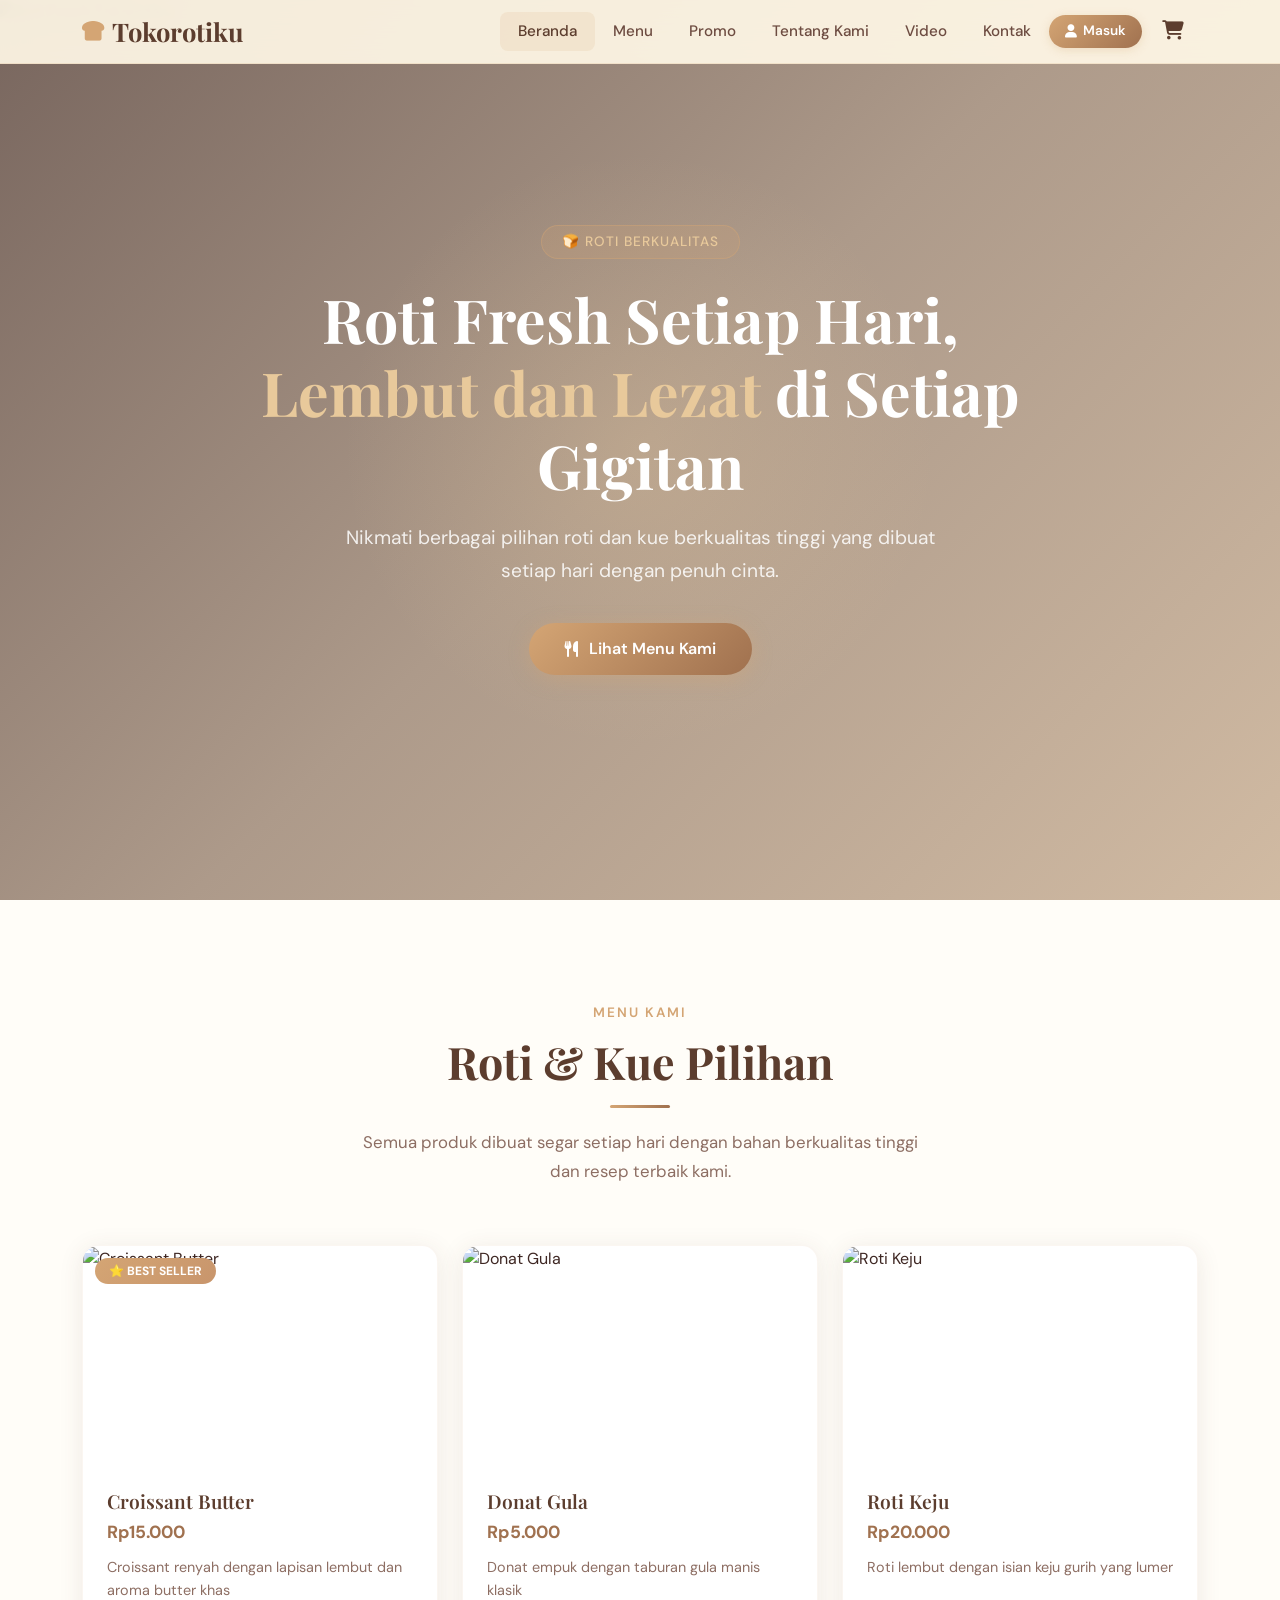
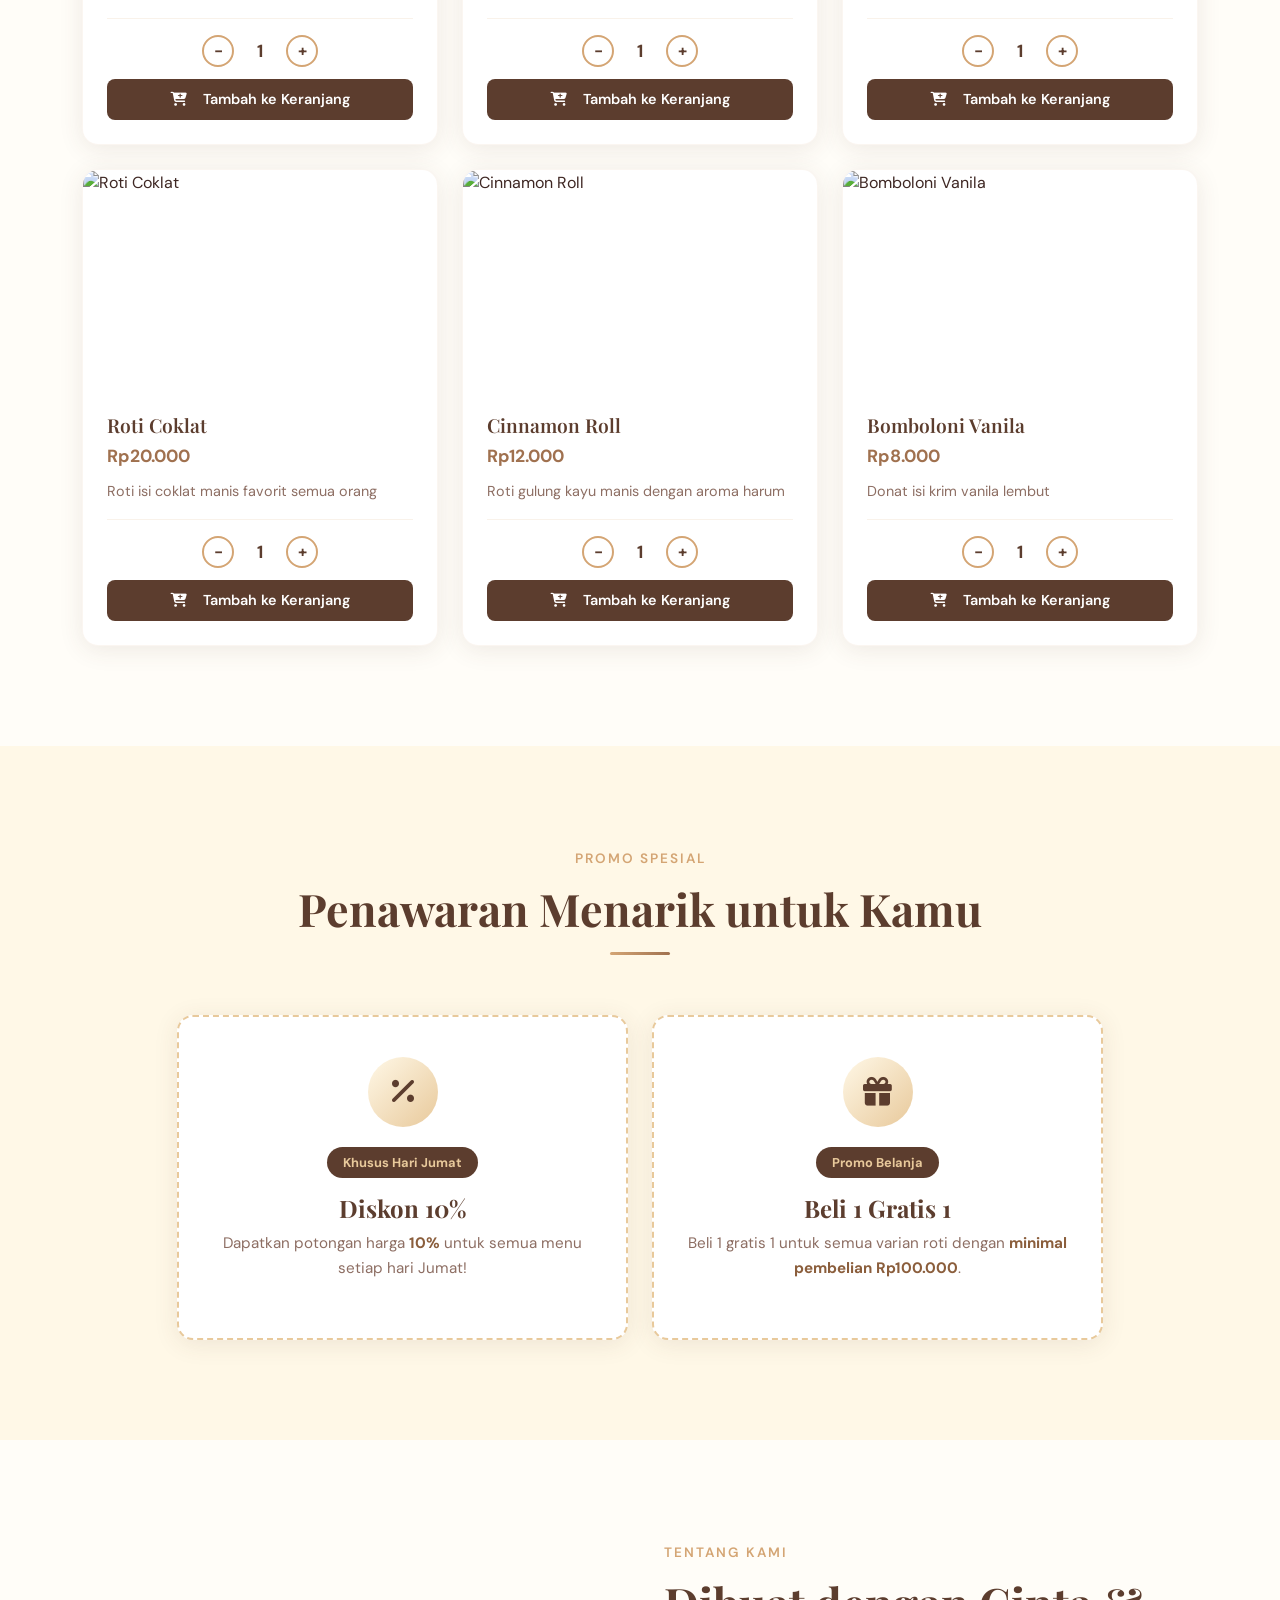
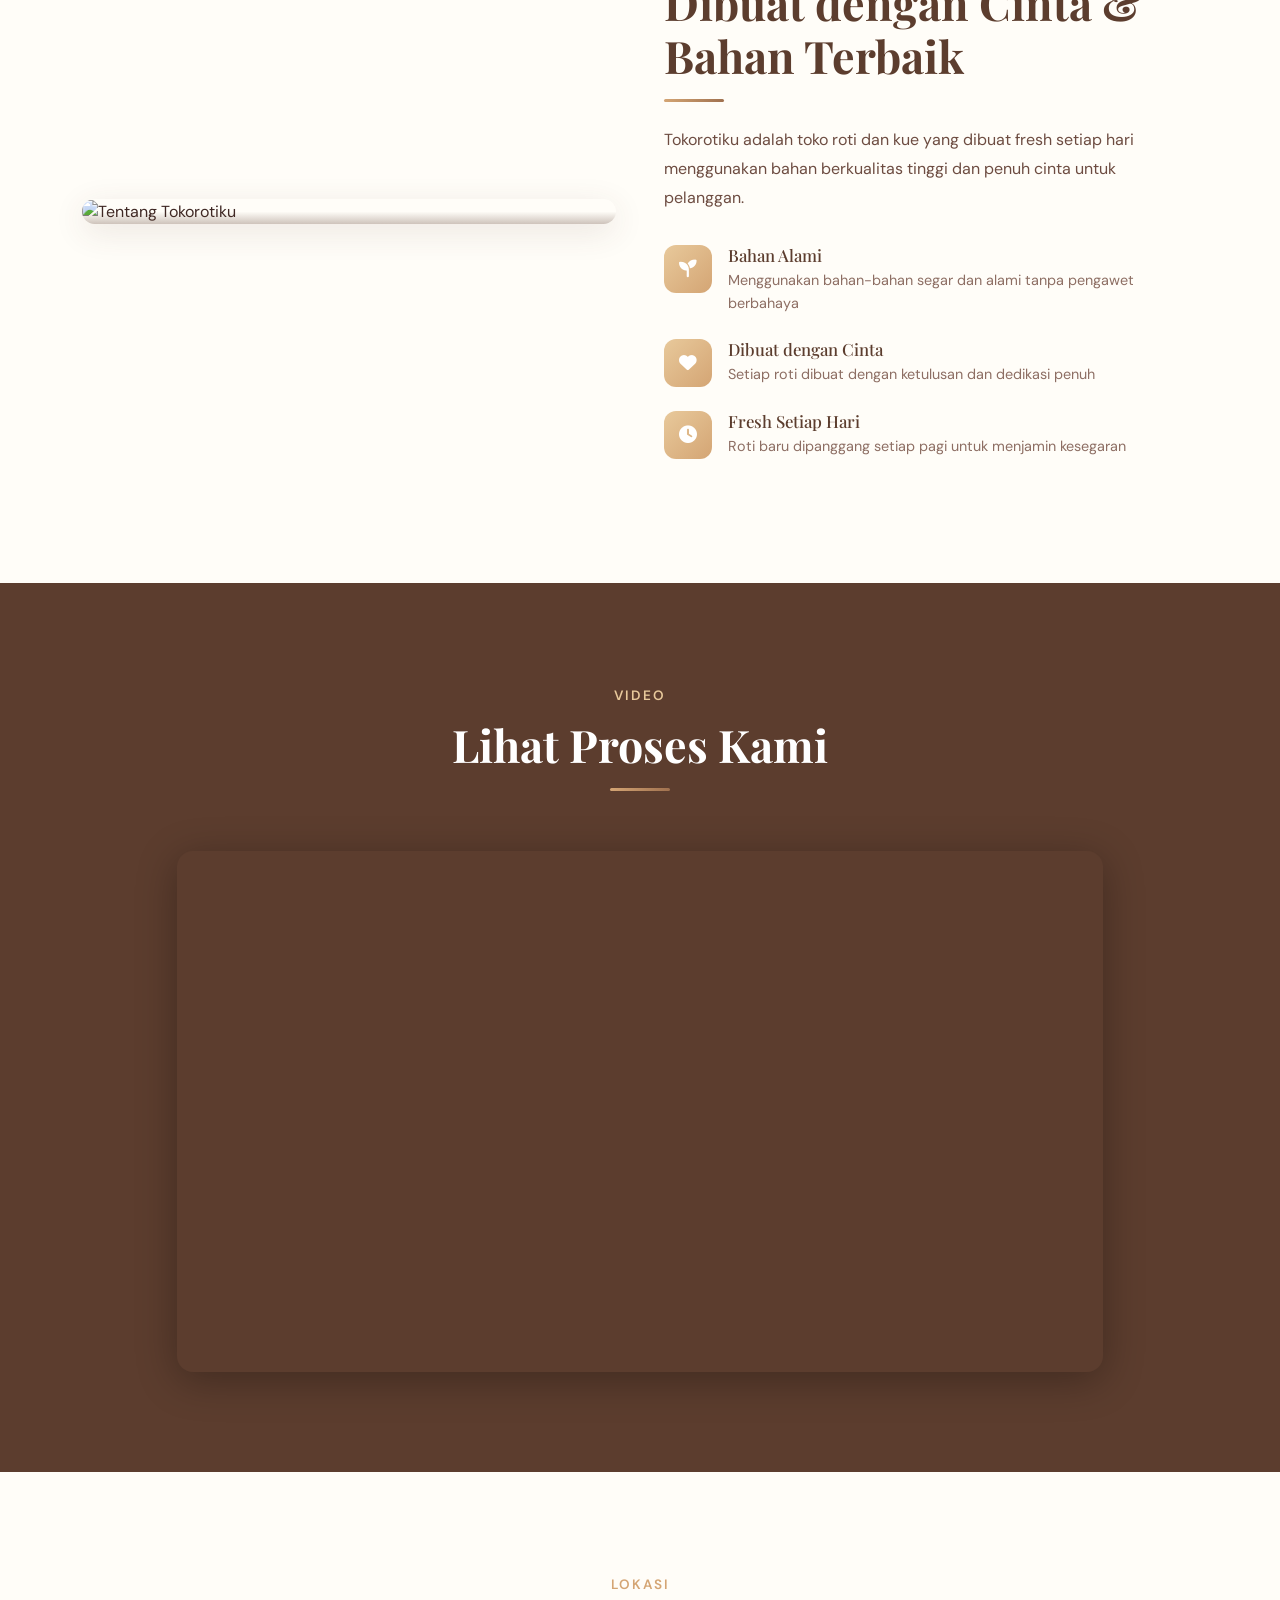
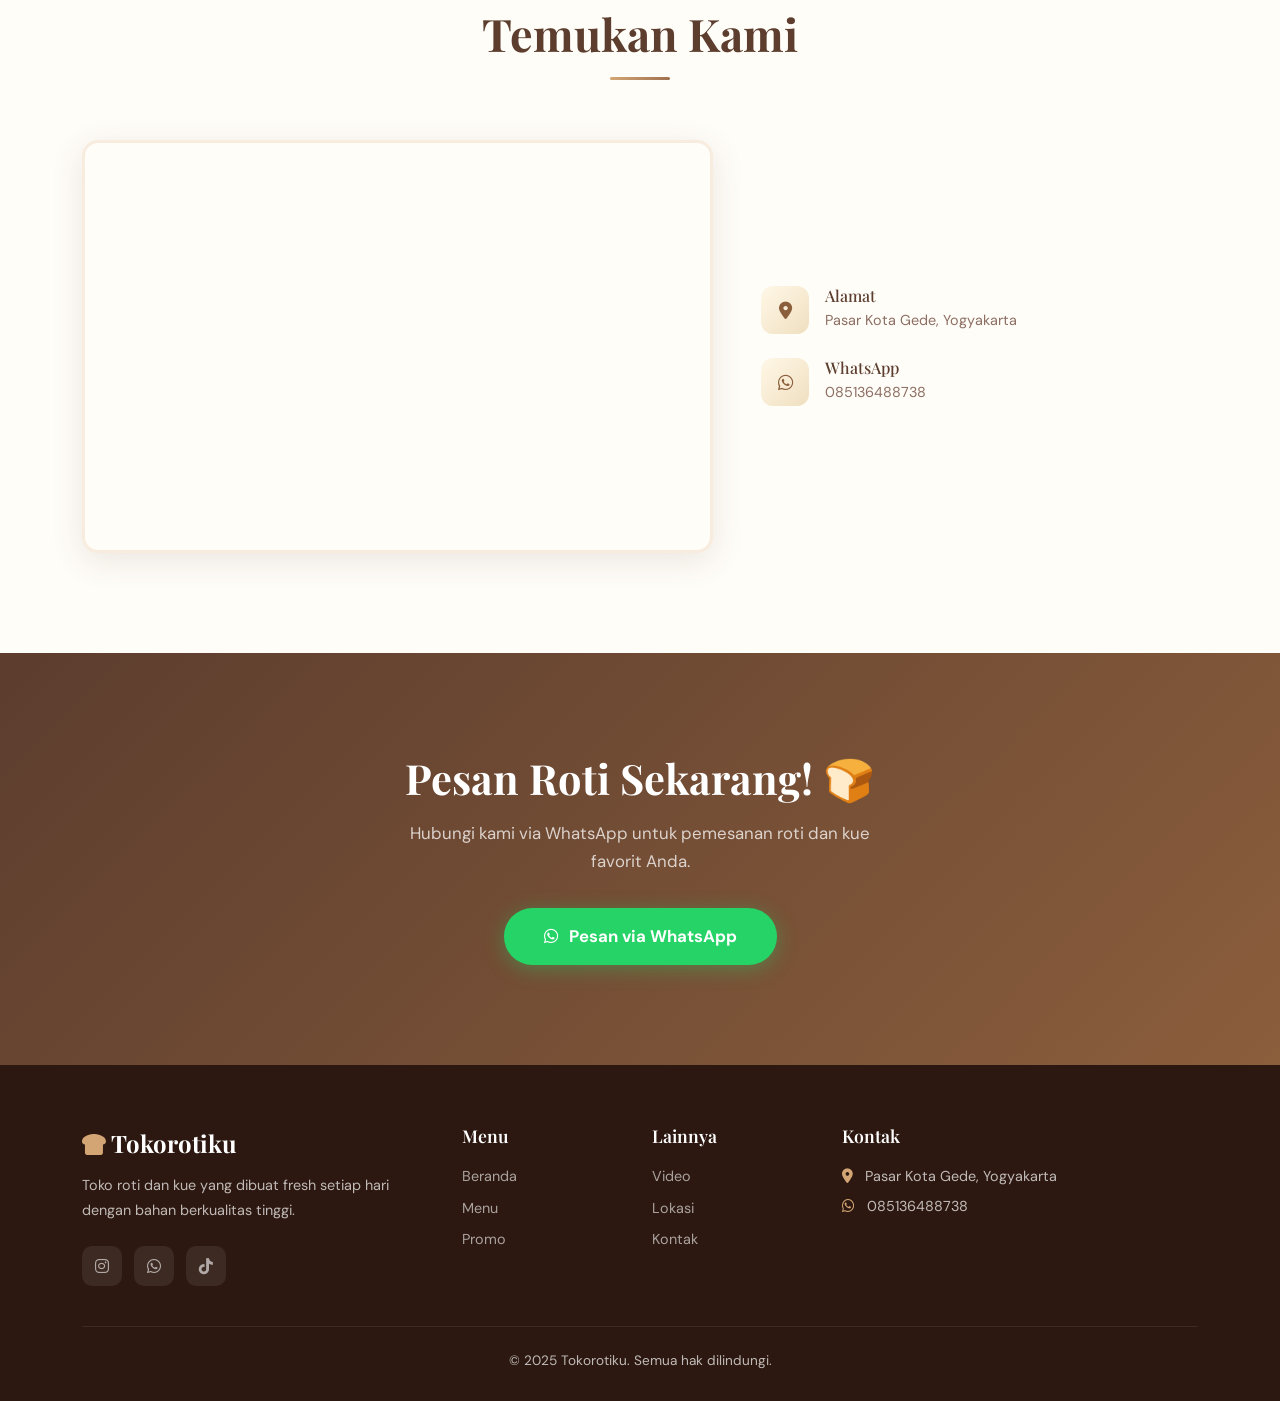
==== commit 02f31ba0: "Update index.html" ====
--- a/index.html
+++ b/index.html
@@ -49,104 +49,92 @@
         /* ---- NAVBAR & AUTH ICONS ---- */
         .navbar-custom {
             background: rgba(255, 248, 231, 0.92);
-            backdrop-filter: blur(16px);
-            -webkit-backdrop-filter: blur(16px);
+            backdrop-filter: blur(16px); -webkit-backdrop-filter: blur(16px);
             border-bottom: 1px solid rgba(212, 165, 116, 0.2);
-            transition: all 0.4s ease;
-            padding: 12px 0;
-        }
-
-        .navbar-custom.scrolled {
-            background: rgba(255, 248, 231, 0.98);
-            box-shadow: 0 2px 20px rgba(92, 61, 46, 0.1);
-            padding: 8px 0;
-        }
-
-        .navbar-brand-custom {
-            font-family: 'Playfair Display', serif;
-            font-weight: 700; font-size: 1.6rem;
-            color: var(--brown-dark) !important;
-            text-decoration: none; display: flex; align-items: center; gap: 8px;
-        }
+            transition: all 0.4s ease; padding: 12px 0;
+        }
+        .navbar-custom.scrolled { background: rgba(255, 248, 231, 0.98); box-shadow: 0 2px 20px rgba(92, 61, 46, 0.1); padding: 8px 0; }
+        .navbar-brand-custom { font-family: 'Playfair Display', serif; font-weight: 700; font-size: 1.6rem; color: var(--brown-dark) !important; text-decoration: none; display: flex; align-items: center; gap: 8px; }
         .navbar-brand-custom i { color: var(--gold); font-size: 1.4rem; }
 
-        .nav-actions {
-            display: flex; align-items: center; gap: 16px; order: 2; 
-            margin-left: 0; margin-right: 10px;
-        }
-
-        .nav-icon-btn {
-            position: relative; background: none; border: none;
-            color: var(--brown-dark); font-size: 1.2rem;
-            cursor: pointer; transition: all 0.3s ease; padding: 4px;
-        }
+        .nav-actions { display: flex; align-items: center; gap: 16px; order: 2; margin-left: 0; margin-right: 10px; }
+        .nav-icon-btn { position: relative; background: none; border: none; color: var(--brown-dark); font-size: 1.2rem; cursor: pointer; transition: all 0.3s ease; padding: 4px; }
         .nav-icon-btn:hover { color: var(--gold); transform: translateY(-2px); }
 
-        .cart-badge {
-            position: absolute; top: -6px; right: -8px;
-            background: #E07A5F; color: #fff; font-size: 0.65rem;
-            width: 18px; height: 18px; border-radius: 50%;
-            display: flex; align-items: center; justify-content: center;
-            font-weight: 700; opacity: 0; transform: scale(0); transition: all 0.3s ease;
-        }
+        .cart-badge { position: absolute; top: -6px; right: -8px; background: #E07A5F; color: #fff; font-size: 0.65rem; width: 18px; height: 18px; border-radius: 50%; display: flex; align-items: center; justify-content: center; font-weight: 700; opacity: 0; transform: scale(0); transition: all 0.3s ease; }
         .cart-badge.show { opacity: 1; transform: scale(1); }
         .cart-badge.bump { animation: cartBump 0.3s ease; }
         @keyframes cartBump { 0% { transform: scale(1); } 50% { transform: scale(1.4); } 100% { transform: scale(1); } }
 
-        .btn-login-nav {
-            background: linear-gradient(135deg, var(--gold), var(--brown-light));
-            color: #FFFFFF; padding: 6px 16px; border-radius: 20px;
-            font-weight: 600; font-size: 0.85rem; text-decoration: none;
-            transition: all 0.3s ease; box-shadow: 0 2px 10px rgba(212, 165, 116, 0.3);
-            display: flex; align-items: center; gap: 6px; border: none; cursor: pointer;
-        }
+        .btn-login-nav { background: linear-gradient(135deg, var(--gold), var(--brown-light)); color: #FFFFFF; padding: 6px 16px; border-radius: 20px; font-weight: 600; font-size: 0.85rem; text-decoration: none; transition: all 0.3s ease; box-shadow: 0 2px 10px rgba(212, 165, 116, 0.3); display: flex; align-items: center; gap: 6px; border: none; cursor: pointer; }
         .btn-login-nav:hover { transform: translateY(-2px); box-shadow: 0 4px 16px rgba(212, 165, 116, 0.4); color: #fff; text-decoration: none; }
 
-        .user-profile-nav {
-            display: flex; align-items: center; gap: 8px;
-            background: rgba(212, 165, 116, 0.15); padding: 4px 12px 4px 6px;
-            border-radius: 20px; font-size: 0.85rem; font-weight: 600; color: var(--brown-dark);
-        }
-        .user-avatar-sm {
-            width: 28px; height: 28px; border-radius: 50%;
-            background: linear-gradient(135deg, var(--gold-soft), var(--gold));
-            display: flex; align-items: center; justify-content: center;
-            color: #fff; font-size: 0.7rem; font-weight: 700;
-        }
-        .btn-logout-sm {
-            background: none; border: none; color: var(--text-light);
-            cursor: pointer; font-size: 0.9rem; margin-left: 4px; transition: color 0.2s;
-        }
+        .user-profile-nav { display: flex; align-items: center; gap: 8px; background: rgba(212, 165, 116, 0.15); padding: 4px 12px 4px 6px; border-radius: 20px; font-size: 0.85rem; font-weight: 600; color: var(--brown-dark); }
+        .user-avatar-sm { width: 28px; height: 28px; border-radius: 50%; background: linear-gradient(135deg, var(--gold-soft), var(--gold)); display: flex; align-items: center; justify-content: center; color: #fff; font-size: 0.7rem; font-weight: 700; }
+        .btn-logout-sm { background: none; border: none; color: var(--text-light); cursor: pointer; font-size: 0.9rem; margin-left: 4px; transition: color 0.2s; }
         .btn-logout-sm:hover { color: #E07A5F; }
 
-        .nav-link-custom {
-            color: var(--text-medium) !important; font-weight: 500; font-size: 0.95rem;
-            padding: 8px 18px !important; border-radius: 8px; transition: all 0.3s ease; position: relative;
-        }
+        .nav-link-custom { color: var(--text-medium) !important; font-weight: 500; font-size: 0.95rem; padding: 8px 18px !important; border-radius: 8px; transition: all 0.3s ease; position: relative; }
         .nav-link-custom:hover, .nav-link-custom.active { color: var(--brown-dark) !important; background: rgba(212, 165, 116, 0.15); }
 
+        /* ---- CART DROPDOWN ---- */
+        .cart-dropdown-wrapper { position: relative; }
+        .cart-dropdown { position: absolute; top: 50px; right: 0; width: 380px; background: rgba(255, 253, 248, 0.95); backdrop-filter: blur(20px); -webkit-backdrop-filter: blur(20px); border-radius: 20px; box-shadow: 0 15px 50px rgba(92, 61, 46, 0.2); border: 1px solid rgba(212, 165, 116, 0.2); z-index: 1050; display: none; flex-direction: column; overflow: hidden; animation: fadeDownCart 0.3s ease; }
+        .cart-dropdown.show { display: flex; }
+        @keyframes fadeDownCart { from { opacity: 0; transform: translateY(-10px); } to { opacity: 1; transform: translateY(0); } }
+
+        .cart-header { padding: 20px; border-bottom: 1px solid rgba(212, 165, 116, 0.15); display: flex; justify-content: space-between; align-items: center; }
+        .cart-header h5 { margin: 0; font-size: 1.1rem; color: var(--brown-dark); display: flex; align-items: center; gap: 8px; }
+        .cart-close-btn { background: none; border: none; color: var(--text-light); font-size: 1.2rem; cursor: pointer; transition: color 0.2s; }
+        .cart-close-btn:hover { color: var(--brown-dark); }
+
+        .cart-body { max-height: 400px; overflow-y: auto; padding: 16px; flex-grow: 1; }
+        .cart-body::-webkit-scrollbar { width: 4px; }
+        .cart-body::-webkit-scrollbar-thumb { background: var(--cream-dark); border-radius: 4px; }
+
+        .cart-empty { text-align: center; padding: 40px 10px; color: var(--text-light); }
+        .cart-empty i { font-size: 3rem; color: var(--cream-dark); margin-bottom: 12px; display: block; }
+
+        .cart-item { display: flex; gap: 14px; padding: 14px 0; border-bottom: 1px solid rgba(212, 165, 116, 0.1); align-items: center; animation: fadeIn 0.3s ease; }
+        .cart-item:last-child { border-bottom: none; }
+        .cart-item-img { width: 60px; height: 60px; border-radius: 12px; overflow: hidden; flex-shrink: 0; }
+        .cart-item-img img { width: 100%; height: 100%; object-fit: cover; }
+        .cart-item-info { flex-grow: 1; }
+        .cart-item-name { font-weight: 600; font-size: 0.9rem; color: var(--brown-dark); margin-bottom: 4px; }
+        .cart-item-price { font-size: 0.8rem; color: var(--text-light); }
+
+        .cart-qty-control { display: flex; align-items: center; gap: 8px; margin-top: 6px; }
+        .cart-qty-btn { width: 24px; height: 24px; border-radius: 50%; border: 1px solid var(--cream-dark); background: var(--cream); color: var(--brown-dark); font-size: 0.75rem; font-weight: 700; display: flex; align-items: center; justify-content: center; cursor: pointer; transition: all 0.2s; }
+        .cart-qty-btn:hover { background: var(--gold-soft); border-color: var(--gold); }
+        .cart-qty-val { font-weight: 600; font-size: 0.85rem; min-width: 16px; text-align: center; }
+
+        .cart-item-subtotal { font-weight: 700; font-size: 0.95rem; color: var(--brown-medium); min-width: 80px; text-align: right; align-self: center; }
+        .cart-item-remove { background: none; border: none; color: #ccc; cursor: pointer; font-size: 0.9rem; transition: color 0.2s; padding: 0; align-self: center; }
+        .cart-item-remove:hover { color: #E07A5F; }
+
+        .cart-footer { padding: 20px; border-top: 1px solid rgba(212, 165, 116, 0.15); background: rgba(255, 248, 231, 0.5); }
+        .cart-total-row { display: flex; justify-content: space-between; margin-bottom: 16px; font-size: 1.1rem; font-weight: 700; color: var(--brown-dark); }
+        .btn-checkout-wa { width: 100%; padding: 14px; border: none; border-radius: 12px; background: #25D366; color: #FFFFFF; font-weight: 700; font-size: 1rem; cursor: pointer; display: flex; align-items: center; justify-content: center; gap: 10px; transition: all 0.3s ease; box-shadow: 0 4px 16px rgba(37, 211, 102, 0.3); }
+        .btn-checkout-wa:hover { background: #20bd5a; transform: translateY(-2px); box-shadow: 0 8px 24px rgba(37, 211, 102, 0.4); }
+
         /* ---- TOAST NOTIFICATION ---- */
-        .toast-container {
-            position: fixed; bottom: 30px; right: 30px; z-index: 10000;
-            display: flex; flex-direction: column; gap: 12px; pointer-events: none;
-        }
-        .toast-item {
-            display: flex; align-items: center; gap: 12px; padding: 16px 24px;
-            border-radius: 14px; font-size: 0.9rem; font-weight: 500;
-            box-shadow: 0 8px 30px rgba(92, 61, 46, 0.15);
-            background: rgba(255, 253, 248, 0.85); backdrop-filter: blur(16px);
-            -webkit-backdrop-filter: blur(16px); border: 1px solid rgba(212, 165, 116, 0.2);
-            color: var(--brown-dark); animation: toastIn 0.4s ease forwards;
-            max-width: 340px; pointer-events: auto;
-        }
-        .toast-item.error { border-left: 4px solid #E07A5F; }
-        .toast-item.error i { color: #E07A5F; }
-        .toast-item.success { border-left: 4px solid #81B29A; }
-        .toast-item.success i { color: #81B29A; }
+        .toast-container { position: fixed; bottom: 30px; right: 30px; z-index: 10000; display: flex; flex-direction: column; gap: 12px; pointer-events: none; }
+        .toast-item { display: flex; align-items: center; gap: 12px; padding: 16px 24px; border-radius: 14px; font-size: 0.9rem; font-weight: 500; box-shadow: 0 8px 30px rgba(92, 61, 46, 0.15); background: rgba(255, 253, 248, 0.85); backdrop-filter: blur(16px); border: 1px solid rgba(212, 165, 116, 0.2); color: var(--brown-dark); animation: toastIn 0.4s ease forwards; max-width: 340px; pointer-events: auto; }
+        .toast-item.error { border-left: 4px solid #E07A5F; } .toast-item.error i { color: #E07A5F; }
+        .toast-item.success { border-left: 4px solid #81B29A; } .toast-item.success i { color: #81B29A; }
         .toast-item i { font-size: 1.2rem; }
         .toast-item.removing { animation: toastOut 0.4s ease forwards; }
         @keyframes toastIn { from { opacity: 0; transform: translateX(50px); } to { opacity: 1; transform: translateX(0); } }
         @keyframes toastOut { from { opacity: 1; transform: translateX(0); } to { opacity: 0; transform: translateX(50px); } }
+        @keyframes fadeIn { from { opacity: 0; transform: translateY(10px); } to { opacity: 1; transform: translateY(0); } }
+
+        /* ---- SECTION COMMON ---- */
+        .section-padding { padding: 100px 0; }
+        .section-header { text-align: center; margin-bottom: 60px; }
+        .section-label { display: inline-block; color: var(--gold); font-weight: 600; font-size: 0.85rem; letter-spacing: 2px; text-transform: uppercase; margin-bottom: 12px; }
+        .section-title { font-family: 'Playfair Display', serif; font-size: clamp(1.8rem, 4vw, 2.8rem); font-weight: 700; color: var(--brown-dark); margin-bottom: 16px; }
+        .section-divider { width: 60px; height: 3px; background: linear-gradient(to right, var(--gold), var(--brown-light)); border-radius: 3px; margin: 0 auto 20px; }
+        .section-desc { color: var(--text-light); font-size: 1.05rem; max-width: 560px; margin: 0 auto; line-height: 1.7; }
 
         /* ---- HERO ---- */
         .hero-section { position: relative; min-height: 100vh; display: flex; align-items: center; justify-content: center; overflow: hidden; }
@@ -163,14 +151,6 @@
         .hero-btn { display: inline-flex; align-items: center; gap: 10px; background: linear-gradient(135deg, var(--gold), var(--brown-light)); color: #FFFFFF; padding: 14px 36px; border-radius: 50px; font-weight: 600; font-size: 1rem; text-decoration: none; transition: all 0.3s ease; box-shadow: 0 4px 20px rgba(212, 165, 116, 0.4); border: none; cursor: pointer; }
         .hero-btn:hover { transform: translateY(-3px); box-shadow: 0 8px 30px rgba(212, 165, 116, 0.5); color: #FFFFFF; }
 
-        /* ---- SECTION COMMON ---- */
-        .section-padding { padding: 100px 0; }
-        .section-header { text-align: center; margin-bottom: 60px; }
-        .section-label { display: inline-block; color: var(--gold); font-weight: 600; font-size: 0.85rem; letter-spacing: 2px; text-transform: uppercase; margin-bottom: 12px; }
-        .section-title { font-family: 'Playfair Display', serif; font-size: clamp(1.8rem, 4vw, 2.8rem); font-weight: 700; color: var(--brown-dark); margin-bottom: 16px; }
-        .section-divider { width: 60px; height: 3px; background: linear-gradient(to right, var(--gold), var(--brown-light)); border-radius: 3px; margin: 0 auto 20px; }
-        .section-desc { color: var(--text-light); font-size: 1.05rem; max-width: 560px; margin: 0 auto; line-height: 1.7; }
-
         /* ---- MENU ---- */
         .menu-section { background: var(--white-bakery); }
         .menu-card { background: #FFFFFF; border-radius: 16px; overflow: hidden; box-shadow: var(--shadow-soft); transition: all 0.4s ease; border: 1px solid rgba(212, 165, 116, 0.1); height: 100%; display: flex; flex-direction: column; }
@@ -183,8 +163,6 @@
         .menu-card-title { font-family: 'Playfair Display', serif; font-size: 1.2rem; font-weight: 600; color: var(--brown-dark); margin-bottom: 6px; }
         .menu-card-price { color: var(--brown-light); font-weight: 700; font-size: 1.1rem; margin-bottom: 10px; }
         .menu-card-desc { color: var(--text-light); font-size: 0.9rem; line-height: 1.6; margin-bottom: 16px; flex-grow: 1; }
-
-        /* ---- PRODUCT ACTIONS ---- */
         .product-actions { border-top: 1px solid rgba(212, 165, 116, 0.15); padding-top: 16px; margin-top: auto; }
         .qty-control { display: flex; align-items: center; justify-content: center; gap: 16px; margin-bottom: 12px; }
         .qty-btn { width: 32px; height: 32px; border-radius: 50%; border: 2px solid var(--gold); background: transparent; color: var(--brown-dark); font-size: 1rem; font-weight: 700; display: flex; align-items: center; justify-content: center; cursor: pointer; transition: all 0.2s ease; }
@@ -193,8 +171,8 @@
         .add-to-cart-btn { width: 100%; padding: 10px; border: none; border-radius: 8px; background: var(--brown-dark); color: #FFFFFF; font-weight: 600; font-size: 0.9rem; cursor: pointer; transition: all 0.3s ease; display: flex; align-items: center; justify-content: center; gap: 8px; }
         .add-to-cart-btn:hover { background: var(--brown-medium); transform: translateY(-2px); }
 
-        /* ---- PROMO ---- */
-        .promo-section { background: var(--cream); position: relative; }
+        /* ---- PROMO, TENTANG, LOKASI, CTA, FOOTER ---- */
+        .promo-section, .testi-section { background: var(--cream); }
         .promo-card { background: #FFFFFF; border-radius: 16px; padding: 40px 30px; text-align: center; box-shadow: var(--shadow-soft); border: 2px dashed var(--gold-soft); transition: all 0.4s ease; position: relative; overflow: hidden; height: 100%; }
         .promo-card:hover { transform: translateY(-8px); box-shadow: var(--shadow-card); border-color: var(--gold); }
         .promo-icon { width: 70px; height: 70px; background: linear-gradient(135deg, var(--cream), var(--gold-soft)); border-radius: 50%; display: flex; align-items: center; justify-content: center; margin: 0 auto 20px; color: var(--brown-dark); font-size: 1.8rem; }
@@ -202,8 +180,6 @@
         .promo-desc { color: var(--text-light); font-size: 0.95rem; line-height: 1.7; margin-bottom: 16px; }
         .promo-highlight { font-weight: 700; color: var(--brown-medium); }
         .promo-tag { display: inline-block; background: var(--brown-dark); color: var(--gold-soft); padding: 6px 16px; border-radius: 50px; font-size: 0.8rem; font-weight: 700; }
-
-        /* ---- TENTANG, VIDEO, TESTI, LOKASI, CTA, FOOTER (Sama seperti sebelumnya) ---- */
         .about-section, .location-section { background: var(--white-bakery); }
         .about-img-wrapper { position: relative; border-radius: 20px; overflow: hidden; box-shadow: var(--shadow-card); }
         .about-img-wrapper img { width: 100%; height: 400px; object-fit: cover; }
@@ -216,15 +192,6 @@
         .video-section .section-label { color: var(--gold-soft); } .video-section .section-title { color: #FFFFFF; } .video-section .section-desc { color: rgba(255, 255, 255, 0.7); }
         .video-wrapper { position: relative; padding-bottom: 56.25%; height: 0; border-radius: 16px; overflow: hidden; box-shadow: 0 8px 40px rgba(0, 0, 0, 0.3); }
         .video-wrapper iframe { position: absolute; top: 0; left: 0; width: 100%; height: 100%; border: none; }
-        .testi-section { background: var(--cream); }
-        .testi-card { background: #FFFFFF; border-radius: 16px; padding: 32px; box-shadow: var(--shadow-soft); border: 1px solid rgba(212, 165, 116, 0.1); transition: all 0.3s ease; height: 100%; }
-        .testi-card:hover { transform: translateY(-4px); box-shadow: var(--shadow-card); }
-        .testi-stars { color: var(--gold); font-size: 0.9rem; margin-bottom: 16px; }
-        .testi-text { color: var(--text-medium); font-size: 1rem; line-height: 1.7; font-style: italic; margin-bottom: 20px; position: relative; }
-        .testi-text::before { content: '\201C'; font-family: 'Playfair Display', serif; font-size: 3rem; color: var(--gold-soft); position: absolute; top: -16px; left: -4px; opacity: 0.5; }
-        .testi-author { display: flex; align-items: center; gap: 12px; }
-        .testi-avatar { width: 44px; height: 44px; border-radius: 50%; background: linear-gradient(135deg, var(--gold-soft), var(--gold)); display: flex; align-items: center; justify-content: center; color: #FFFFFF; font-weight: 700; font-size: 1rem; }
-        .testi-name { font-weight: 600; color: var(--brown-dark); font-size: 0.95rem; }
         .map-wrapper { border-radius: 16px; overflow: hidden; box-shadow: var(--shadow-card); border: 3px solid rgba(212, 165, 116, 0.2); }
         .map-wrapper iframe { width: 100%; height: 400px; border: none; }
         .location-info { display: flex; flex-direction: column; gap: 24px; }
@@ -250,18 +217,15 @@
         .footer-social a:hover { background: var(--gold); color: #FFFFFF; transform: translateY(-3px); }
         .footer-bottom { border-top: 1px solid rgba(255, 255, 255, 0.08); margin-top: 40px; padding-top: 24px; text-align: center; font-size: 0.85rem; }
 
-        /* ---- ANIMATIONS ---- */
         .fade-up { opacity: 0; transform: translateY(40px); transition: opacity 0.8s ease, transform 0.8s ease; }
         .fade-up.visible { opacity: 1; transform: translateY(0); }
         .fade-left { opacity: 0; transform: translateX(-40px); transition: opacity 0.8s ease, transform 0.8s ease; }
         .fade-left.visible { opacity: 1; transform: translateX(0); }
         .fade-right { opacity: 0; transform: translateX(40px); transition: opacity 0.8s ease, transform 0.8s ease; }
         .fade-right.visible { opacity: 1; transform: translateX(0); }
-
         .back-to-top { position: fixed; bottom: 30px; right: 30px; width: 48px; height: 48px; border-radius: 14px; background: linear-gradient(135deg, var(--gold), var(--brown-light)); color: #FFFFFF; display: flex; align-items: center; justify-content: center; font-size: 1.2rem; cursor: pointer; opacity: 0; visibility: hidden; transition: all 0.3s ease; box-shadow: 0 4px 16px rgba(212, 165, 116, 0.4); z-index: 998; border: none; }
         .back-to-top.show { opacity: 1; visibility: visible; }
         .back-to-top:hover { transform: translateY(-4px); }
-
         .preloader { position: fixed; inset: 0; background: var(--cream); z-index: 9999; display: flex; align-items: center; justify-content: center; flex-direction: column; gap: 16px; transition: opacity 0.6s ease, visibility 0.6s ease; }
         .preloader.hide { opacity: 0; visibility: hidden; }
         .preloader-spinner { width: 48px; height: 48px; border: 3px solid var(--cream-dark); border-top-color: var(--gold); border-radius: 50%; animation: spin 0.8s linear infinite; }
@@ -273,34 +237,55 @@
             .menu-card-img { height: 180px; }
             .about-img-wrapper img { height: 280px; }
             .map-wrapper iframe { height: 300px; }
+            .cart-dropdown { width: 320px; right: -50px; }
+        }
+        @media (max-width: 380px) {
+            .cart-dropdown { width: 290px; right: -60px; }
         }
     </style>
 </head>
 
 <body>
 
-    <!-- ======== PRELOADER ======== -->
-    <div class="preloader" id="preloader">
-        <div class="preloader-spinner"></div>
-        <div class="preloader-text">Tokorotiku</div>
-    </div>
-
-    <!-- ======== TOAST CONTAINER ======== -->
+    <div class="preloader" id="preloader"><div class="preloader-spinner"></div><div class="preloader-text">Tokorotiku</div></div>
     <div class="toast-container" id="toastContainer"></div>
 
     <!-- ======== NAVBAR ======== -->
     <nav class="navbar navbar-expand-lg navbar-custom fixed-top" id="mainNav">
         <div class="container d-flex align-items-center justify-content-between">
-            
             <a class="navbar-brand-custom" href="#beranda"><i class="fas fa-bread-slice"></i> Tokorotiku</a>
             
-            <!-- Ikon Kanan (Selalu Terlihat) -->
             <div class="nav-actions order-lg-last">
                 <div id="authContainer"></div>
-                <button class="nav-icon-btn" id="cartToggleBtn">
-                    <i class="fas fa-cart-shopping"></i>
-                    <span class="cart-badge" id="cartBadge">0</span>
-                </button>
+                
+                <!-- Cart Wrapper -->
+                <div class="cart-dropdown-wrapper">
+                    <button class="nav-icon-btn" id="cartToggleBtn">
+                        <i class="fas fa-cart-shopping"></i>
+                        <span class="cart-badge" id="cartBadge">0</span>
+                    </button>
+                    
+                    <!-- Cart Dropdown UI -->
+                    <div class="cart-dropdown" id="cartDropdown">
+                        <div class="cart-header">
+                            <h5><i class="fas fa-shopping-bag"></i> Keranjang</h5>
+                            <button class="cart-close-btn" id="cartCloseBtn"><i class="fas fa-times"></i></button>
+                        </div>
+                        <div class="cart-body" id="cartBody">
+                            <!-- Items will be rendered by JS -->
+                        </div>
+                        <div class="cart-footer" id="cartFooter" style="display:none;">
+                            <div class="cart-total-row">
+                                <span>Total Harga</span>
+                                <span id="cartTotalPrice">Rp 0</span>
+                            </div>
+                            <button class="btn-checkout-wa" id="btnCheckoutWA">
+                                <i class="fab fa-whatsapp"></i> Pesan Sekarang via WhatsApp
+                            </button>
+                        </div>
+                    </div>
+                </div>
+
                 <button class="navbar-toggler border-0" type="button" data-bs-toggle="collapse" data-bs-target="#navContent">
                     <i class="fas fa-bars" style="color: var(--brown-dark); font-size: 1.3rem;"></i>
                 </button>
@@ -344,128 +329,61 @@
             <div class="row g-4">
                 <!-- Produk 1 -->
                 <div class="col-lg-4 col-md-6 fade-up">
-                    <div class="menu-card" data-name="Croissant Butter" data-price="15000">
-                        <div class="menu-card-img">
-                            <span class="menu-card-badge">⭐ BEST SELLER</span>
-                            <img src="https://raw.githubusercontent.com/delilaqnshrh-creator/toko-rotiku/main/Bekery%20Art%20By%20AI.jpeg" alt="Croissant Butter">
-                        </div>
+                    <div class="menu-card" data-name="Croissant Butter" data-price="15000" data-img="https://raw.githubusercontent.com/delilaqnshrh-creator/toko-rotiku/main/Bekery%20Art%20By%20AI.jpeg">
+                        <div class="menu-card-img"><span class="menu-card-badge">⭐ BEST SELLER</span><img src="https://raw.githubusercontent.com/delilaqnshrh-creator/toko-rotiku/main/Bekery%20Art%20By%20AI.jpeg" alt="Croissant Butter"></div>
                         <div class="menu-card-body">
-                            <h4 class="menu-card-title">Croissant Butter</h4>
-                            <div class="menu-card-price">Rp15.000</div>
-                            <p class="menu-card-desc">Croissant renyah dengan lapisan lembut dan aroma butter khas</p>
-                            <div class="product-actions">
-                                <div class="qty-control">
-                                    <button class="qty-btn qty-minus">-</button>
-                                    <span class="qty-val">1</span>
-                                    <button class="qty-btn qty-plus">+</button>
-                                </div>
-                                <button class="add-to-cart-btn"><i class="fas fa-cart-plus me-2"></i>Tambah ke Keranjang</button>
-                            </div>
+                            <h4 class="menu-card-title">Croissant Butter</h4><div class="menu-card-price">Rp15.000</div><p class="menu-card-desc">Croissant renyah dengan lapisan lembut dan aroma butter khas</p>
+                            <div class="product-actions"><div class="qty-control"><button class="qty-btn qty-minus">-</button><span class="qty-val">1</span><button class="qty-btn qty-plus">+</button></div><button class="add-to-cart-btn"><i class="fas fa-cart-plus me-2"></i>Tambah ke Keranjang</button></div>
                         </div>
                     </div>
                 </div>
                 <!-- Produk 2 -->
                 <div class="col-lg-4 col-md-6 fade-up">
-                    <div class="menu-card" data-name="Donat Gula" data-price="5000">
-                        <div class="menu-card-img">
-                            <img src="https://raw.githubusercontent.com/delilaqnshrh-creator/toko-rotiku/main/a3b195a8-be88-4139-8674-f63888e016b1.jpeg" alt="Donat Gula">
-                        </div>
+                    <div class="menu-card" data-name="Donat Gula" data-price="5000" data-img="https://raw.githubusercontent.com/delilaqnshrh-creator/toko-rotiku/main/a3b195a8-be88-4139-8674-f63888e016b1.jpeg">
+                        <div class="menu-card-img"><img src="https://raw.githubusercontent.com/delilaqnshrh-creator/toko-rotiku/main/a3b195a8-be88-4139-8674-f63888e016b1.jpeg" alt="Donat Gula"></div>
                         <div class="menu-card-body">
-                            <h4 class="menu-card-title">Donat Gula</h4>
-                            <div class="menu-card-price">Rp5.000</div>
-                            <p class="menu-card-desc">Donat empuk dengan taburan gula manis klasik</p>
-                            <div class="product-actions">
-                                <div class="qty-control">
-                                    <button class="qty-btn qty-minus">-</button>
-                                    <span class="qty-val">1</span>
-                                    <button class="qty-btn qty-plus">+</button>
-                                </div>
-                                <button class="add-to-cart-btn"><i class="fas fa-cart-plus me-2"></i>Tambah ke Keranjang</button>
-                            </div>
+                            <h4 class="menu-card-title">Donat Gula</h4><div class="menu-card-price">Rp5.000</div><p class="menu-card-desc">Donat empuk dengan taburan gula manis klasik</p>
+                            <div class="product-actions"><div class="qty-control"><button class="qty-btn qty-minus">-</button><span class="qty-val">1</span><button class="qty-btn qty-plus">+</button></div><button class="add-to-cart-btn"><i class="fas fa-cart-plus me-2"></i>Tambah ke Keranjang</button></div>
                         </div>
                     </div>
                 </div>
                 <!-- Produk 3 -->
                 <div class="col-lg-4 col-md-6 fade-up">
-                    <div class="menu-card" data-name="Roti Keju" data-price="20000">
-                        <div class="menu-card-img">
-                            <img src="https://raw.githubusercontent.com/delilaqnshrh-creator/toko-rotiku/main/Hellobrown%20Roti%20Sobek%20Keju%20Susu%20_%20Roti.jpeg" alt="Roti Keju">
-                        </div>
+                    <div class="menu-card" data-name="Roti Keju" data-price="20000" data-img="https://raw.githubusercontent.com/delilaqnshrh-creator/toko-rotiku/main/Hellobrown%20Roti%20Sobek%20Keju%20Susu%20_%20Roti.jpeg">
+                        <div class="menu-card-img"><img src="https://raw.githubusercontent.com/delilaqnshrh-creator/toko-rotiku/main/Hellobrown%20Roti%20Sobek%20Keju%20Susu%20_%20Roti.jpeg" alt="Roti Keju"></div>
                         <div class="menu-card-body">
-                            <h4 class="menu-card-title">Roti Keju</h4>
-                            <div class="menu-card-price">Rp20.000</div>
-                            <p class="menu-card-desc">Roti lembut dengan isian keju gurih yang lumer</p>
-                            <div class="product-actions">
-                                <div class="qty-control">
-                                    <button class="qty-btn qty-minus">-</button>
-                                    <span class="qty-val">1</span>
-                                    <button class="qty-btn qty-plus">+</button>
-                                </div>
-                                <button class="add-to-cart-btn"><i class="fas fa-cart-plus me-2"></i>Tambah ke Keranjang</button>
-                            </div>
+                            <h4 class="menu-card-title">Roti Keju</h4><div class="menu-card-price">Rp20.000</div><p class="menu-card-desc">Roti lembut dengan isian keju gurih yang lumer</p>
+                            <div class="product-actions"><div class="qty-control"><button class="qty-btn qty-minus">-</button><span class="qty-val">1</span><button class="qty-btn qty-plus">+</button></div><button class="add-to-cart-btn"><i class="fas fa-cart-plus me-2"></i>Tambah ke Keranjang</button></div>
                         </div>
                     </div>
                 </div>
                 <!-- Produk 4 -->
                 <div class="col-lg-4 col-md-6 fade-up">
-                    <div class="menu-card" data-name="Roti Coklat" data-price="20000">
-                        <div class="menu-card-img">
-                            <img src="https://raw.githubusercontent.com/delilaqnshrh-creator/toko-rotiku/main/Hellobrown%20Roti%20Sobek%20Coklat%20_%20Roti.jpeg" alt="Roti Coklat">
-                        </div>
+                    <div class="menu-card" data-name="Roti Coklat" data-price="20000" data-img="https://raw.githubusercontent.com/delilaqnshrh-creator/toko-rotiku/main/Hellobrown%20Roti%20Sobek%20Coklat%20_%20Roti.jpeg">
+                        <div class="menu-card-img"><img src="https://raw.githubusercontent.com/delilaqnshrh-creator/toko-rotiku/main/Hellobrown%20Roti%20Sobek%20Coklat%20_%20Roti.jpeg" alt="Roti Coklat"></div>
                         <div class="menu-card-body">
-                            <h4 class="menu-card-title">Roti Coklat</h4>
-                            <div class="menu-card-price">Rp20.000</div>
-                            <p class="menu-card-desc">Roti isi coklat manis favorit semua orang</p>
-                            <div class="product-actions">
-                                <div class="qty-control">
-                                    <button class="qty-btn qty-minus">-</button>
-                                    <span class="qty-val">1</span>
-                                    <button class="qty-btn qty-plus">+</button>
-                                </div>
-                                <button class="add-to-cart-btn"><i class="fas fa-cart-plus me-2"></i>Tambah ke Keranjang</button>
-                            </div>
+                            <h4 class="menu-card-title">Roti Coklat</h4><div class="menu-card-price">Rp20.000</div><p class="menu-card-desc">Roti isi coklat manis favorit semua orang</p>
+                            <div class="product-actions"><div class="qty-control"><button class="qty-btn qty-minus">-</button><span class="qty-val">1</span><button class="qty-btn qty-plus">+</button></div><button class="add-to-cart-btn"><i class="fas fa-cart-plus me-2"></i>Tambah ke Keranjang</button></div>
                         </div>
                     </div>
                 </div>
                 <!-- Produk 5 -->
                 <div class="col-lg-4 col-md-6 fade-up">
-                    <div class="menu-card" data-name="Cinnamon Roll" data-price="12000">
-                        <div class="menu-card-img">
-                            <img src="https://raw.githubusercontent.com/delilaqnshrh-creator/toko-rotiku/main/Homemade%20Cinnamon%20Roll%20Recipe%20_%20Deliciously%20Easy%20Morning%20Treat.jpeg" alt="Cinnamon Roll">
-                        </div>
+                    <div class="menu-card" data-name="Cinnamon Roll" data-price="12000" data-img="https://raw.githubusercontent.com/delilaqnshrh-creator/toko-rotiku/main/Homemade%20Cinnamon%20Roll%20Recipe%20_%20Deliciously%20Easy%20Morning%20Treat.jpeg">
+                        <div class="menu-card-img"><img src="https://raw.githubusercontent.com/delilaqnshrh-creator/toko-rotiku/main/Homemade%20Cinnamon%20Roll%20Recipe%20_%20Deliciously%20Easy%20Morning%20Treat.jpeg" alt="Cinnamon Roll"></div>
                         <div class="menu-card-body">
-                            <h4 class="menu-card-title">Cinnamon Roll</h4>
-                            <div class="menu-card-price">Rp12.000</div>
-                            <p class="menu-card-desc">Roti gulung kayu manis dengan aroma harum</p>
-                            <div class="product-actions">
-                                <div class="qty-control">
-                                    <button class="qty-btn qty-minus">-</button>
-                                    <span class="qty-val">1</span>
-                                    <button class="qty-btn qty-plus">+</button>
-                                </div>
-                                <button class="add-to-cart-btn"><i class="fas fa-cart-plus me-2"></i>Tambah ke Keranjang</button>
-                            </div>
+                            <h4 class="menu-card-title">Cinnamon Roll</h4><div class="menu-card-price">Rp12.000</div><p class="menu-card-desc">Roti gulung kayu manis dengan aroma harum</p>
+                            <div class="product-actions"><div class="qty-control"><button class="qty-btn qty-minus">-</button><span class="qty-val">1</span><button class="qty-btn qty-plus">+</button></div><button class="add-to-cart-btn"><i class="fas fa-cart-plus me-2"></i>Tambah ke Keranjang</button></div>
                         </div>
                     </div>
                 </div>
                 <!-- Produk 6 -->
                 <div class="col-lg-4 col-md-6 fade-up">
-                    <div class="menu-card" data-name="Bomboloni Vanila" data-price="8000">
-                        <div class="menu-card-img">
-                            <img src="https://raw.githubusercontent.com/delilaqnshrh-creator/toko-rotiku/main/Bomboloni%20-%20Paola%20Sersante.jpeg" alt="Bomboloni Vanila">
-                        </div>
+                    <div class="menu-card" data-name="Bomboloni Vanila" data-price="8000" data-img="https://raw.githubusercontent.com/delilaqnshrh-creator/toko-rotiku/main/Bomboloni%20-%20Paola%20Sersante.jpeg">
+                        <div class="menu-card-img"><img src="https://raw.githubusercontent.com/delilaqnshrh-creator/toko-rotiku/main/Bomboloni%20-%20Paola%20Sersante.jpeg" alt="Bomboloni Vanila"></div>
                         <div class="menu-card-body">
-                            <h4 class="menu-card-title">Bomboloni Vanila</h4>
-                            <div class="menu-card-price">Rp8.000</div>
-                            <p class="menu-card-desc">Donat isi krim vanila lembut</p>
-                            <div class="product-actions">
-                                <div class="qty-control">
-                                    <button class="qty-btn qty-minus">-</button>
-                                    <span class="qty-val">1</span>
-                                    <button class="qty-btn qty-plus">+</button>
-                                </div>
-                                <button class="add-to-cart-btn"><i class="fas fa-cart-plus me-2"></i>Tambah ke Keranjang</button>
-                            </div>
+                            <h4 class="menu-card-title">Bomboloni Vanila</h4><div class="menu-card-price">Rp8.000</div><p class="menu-card-desc">Donat isi krim vanila lembut</p>
+                            <div class="product-actions"><div class="qty-control"><button class="qty-btn qty-minus">-</button><span class="qty-val">1</span><button class="qty-btn qty-plus">+</button></div><button class="add-to-cart-btn"><i class="fas fa-cart-plus me-2"></i>Tambah ke Keranjang</button></div>
                         </div>
                     </div>
                 </div>
@@ -476,28 +394,10 @@
     <!-- ======== PROMO ======== -->
     <section class="promo-section section-padding" id="promo">
         <div class="container">
-            <div class="section-header fade-up">
-                <div class="section-label">Promo Spesial</div>
-                <h2 class="section-title">Penawaran Menarik untuk Kamu</h2>
-                <div class="section-divider"></div>
-            </div>
+            <div class="section-header fade-up"><div class="section-label">Promo Spesial</div><h2 class="section-title">Penawaran Menarik untuk Kamu</h2><div class="section-divider"></div></div>
             <div class="row g-4 justify-content-center">
-                <div class="col-lg-5 col-md-6 fade-up">
-                    <div class="promo-card">
-                        <div class="promo-icon"><i class="fas fa-percent"></i></div>
-                        <div class="promo-tag">Khusus Hari Jumat</div>
-                        <h3 class="promo-title mt-3">Diskon 10%</h3>
-                        <p class="promo-desc">Dapatkan potongan harga <span class="promo-highlight">10%</span> untuk semua menu setiap hari Jumat!</p>
-                    </div>
-                </div>
-                <div class="col-lg-5 col-md-6 fade-up">
-                    <div class="promo-card">
-                        <div class="promo-icon"><i class="fas fa-gift"></i></div>
-                        <div class="promo-tag">Promo Belanja</div>
-                        <h3 class="promo-title mt-3">Beli 1 Gratis 1</h3>
-                        <p class="promo-desc">Beli 1 gratis 1 untuk semua varian roti dengan <span class="promo-highlight">minimal pembelian Rp100.000</span>.</p>
-                    </div>
-                </div>
+                <div class="col-lg-5 col-md-6 fade-up"><div class="promo-card"><div class="promo-icon"><i class="fas fa-percent"></i></div><div class="promo-tag">Khusus Hari Jumat</div><h3 class="promo-title mt-3">Diskon 10%</h3><p class="promo-desc">Dapatkan potongan harga <span class="promo-highlight">10%</span> untuk semua menu setiap hari Jumat!</p></div></div>
+                <div class="col-lg-5 col-md-6 fade-up"><div class="promo-card"><div class="promo-icon"><i class="fas fa-gift"></i></div><div class="promo-tag">Promo Belanja</div><h3 class="promo-title mt-3">Beli 1 Gratis 1</h3><p class="promo-desc">Beli 1 gratis 1 untuk semua varian roti dengan <span class="promo-highlight">minimal pembelian Rp100.000</span>.</p></div></div>
             </div>
         </div>
     </section>
@@ -506,16 +406,9 @@
     <section class="about-section section-padding" id="tentang">
         <div class="container">
             <div class="row align-items-center g-5">
-                <div class="col-lg-6 fade-left">
-                    <div class="about-img-wrapper">
-                        <img src="https://picsum.photos/seed/bakery-about/700/500.jpg" alt="Tentang Tokorotiku">
-                        <div class="about-img-overlay"></div>
-                    </div>
-                </div>
+                <div class="col-lg-6 fade-left"><div class="about-img-wrapper"><img src="https://picsum.photos/seed/bakery-about/700/500.jpg" alt="Tentang Tokorotiku"><div class="about-img-overlay"></div></div></div>
                 <div class="col-lg-6 fade-right">
-                    <div class="section-label">Tentang Kami</div>
-                    <h2 class="section-title" style="text-align:left;">Dibuat dengan Cinta & Bahan Terbaik</h2>
-                    <div class="section-divider" style="margin:0 0 24px 0;"></div>
+                    <div class="section-label">Tentang Kami</div><h2 class="section-title" style="text-align:left;">Dibuat dengan Cinta & Bahan Terbaik</h2><div class="section-divider" style="margin:0 0 24px 0;"></div>
                     <p style="color: var(--text-medium); line-height: 1.8; margin-bottom: 32px;">Tokorotiku adalah toko roti dan kue yang dibuat fresh setiap hari menggunakan bahan berkualitas tinggi dan penuh cinta untuk pelanggan.</p>
                     <div class="about-feature"><div class="about-feature-icon"><i class="fas fa-seedling"></i></div><div><h5>Bahan Alami</h5><p>Menggunakan bahan-bahan segar dan alami tanpa pengawet berbahaya</p></div></div>
                     <div class="about-feature"><div class="about-feature-icon"><i class="fas fa-heart"></i></div><div><h5>Dibuat dengan Cinta</h5><p>Setiap roti dibuat dengan ketulusan dan dedikasi penuh</p></div></div>
@@ -529,9 +422,7 @@
     <section class="video-section section-padding" id="video">
         <div class="container">
             <div class="section-header fade-up"><div class="section-label">Video</div><h2 class="section-title">Lihat Proses Kami</h2><div class="section-divider"></div></div>
-            <div class="row justify-content-center fade-up">
-                <div class="col-lg-10"><div class="video-wrapper"><iframe src="https://www.youtube.com/embed/wM3tBsYJGlo" title="Video Tokorotiku" allow="accelerometer; autoplay; clipboard-write; encrypted-media; gyroscope; picture-in-picture" allowfullscreen loading="lazy"></iframe></div></div>
-            </div>
+            <div class="row justify-content-center fade-up"><div class="col-lg-10"><div class="video-wrapper"><iframe src="https://www.youtube.com/embed/wM3tBsYJGlo" title="Video Tokorotiku" allow="accelerometer; autoplay; clipboard-write; encrypted-media; gyroscope; picture-in-picture" allowfullscreen loading="lazy"></iframe></div></div></div>
         </div>
     </section>
 
@@ -541,40 +432,22 @@
             <div class="section-header fade-up"><div class="section-label">Lokasi</div><h2 class="section-title">Temukan Kami</h2><div class="section-divider"></div></div>
             <div class="row g-5 align-items-center">
                 <div class="col-lg-7 fade-left"><div class="map-wrapper"><iframe src="https://www.google.com/maps/embed?pb=!1m18!1m12!1m3!1d3952.9!2d110.39!3d-7.83!2m3!1f0!2f0!3f0!3m2!1i1024!2i768!4f13.1!3m3!1m2!1s0x2e7a5787bd5b5fc3%3A0x21723d8eb5dd268!2sPasar%20Kota%20Gede!5e0!3m2!1sid!2sid!4v1700000000000!5m2!1sid!2sid" allowfullscreen="" loading="lazy"></iframe></div></div>
-                <div class="col-lg-5 fade-right">
-                    <div class="location-info">
-                        <div class="location-item"><div class="location-item-icon"><i class="fas fa-map-marker-alt"></i></div><div><h5>Alamat</h5><p>Pasar Kota Gede, Yogyakarta</p></div></div>
-                        <div class="location-item"><div class="location-item-icon"><i class="fas fa-phone-alt"></i></div><div><h5>Telepon</h5><p>085136488738</p></div></div>
-                        <div class="location-item"><div class="location-item-icon"><i class="fab fa-whatsapp"></i></div><div><h5>WhatsApp</h5><p>085136488738</p></div></div>
-                    </div>
-                </div>
+                <div class="col-lg-5 fade-right"><div class="location-info"><div class="location-item"><div class="location-item-icon"><i class="fas fa-map-marker-alt"></i></div><div><h5>Alamat</h5><p>Pasar Kota Gede, Yogyakarta</p></div></div><div class="location-item"><div class="location-item-icon"><i class="fab fa-whatsapp"></i></div><div><h5>WhatsApp</h5><p>085136488738</p></div></div></div></div>
             </div>
         </div>
     </section>
 
-    <!-- ======== KONTAK / CTA ======== -->
+    <!-- ======== CTA ======== -->
     <section class="cta-section section-padding" id="kontak">
-        <div class="container">
-            <div class="cta-content fade-up">
-                <h2 class="cta-title">Pesan Roti Sekarang! 🍞</h2>
-                <p class="cta-desc">Hubungi kami via WhatsApp untuk pemesanan roti dan kue favorit Anda.</p>
-                <a href="https://wa.me/6285136488738?text=Halo%20Tokorotiku%2C%20saya%20ingin%20memesan%20roti" target="_blank" class="btn-wa"><i class="fab fa-whatsapp"></i> Pesan via WhatsApp</a>
-            </div>
-        </div>
+        <div class="container"><div class="cta-content fade-up"><h2 class="cta-title">Pesan Roti Sekarang! 🍞</h2><p class="cta-desc">Hubungi kami via WhatsApp untuk pemesanan roti dan kue favorit Anda.</p><a href="https://wa.me/6285136488738?text=Halo%20Tokorotiku%2C%20saya%20ingin%20memesan%20roti" target="_blank" class="btn-wa"><i class="fab fa-whatsapp"></i> Pesan via WhatsApp</a></div></div>
     </section>
 
     <!-- ======== FOOTER ======== -->
     <footer class="footer-section">
         <div class="container">
             <div class="row g-4">
-                <div class="col-lg-4">
-                    <div class="footer-brand"><i class="fas fa-bread-slice"></i> Tokorotiku</div>
-                    <p class="footer-desc">Toko roti dan kue yang dibuat fresh setiap hari dengan bahan berkualitas tinggi.</p>
-                    <div class="footer-social">
-                        <a href="#"><i class="fab fa-instagram"></i></a><a href="https://wa.me/6285136488738" target="_blank"><i class="fab fa-whatsapp"></i></a><a href="#"><i class="fab fa-facebook-f"></i></a><a href="#"><i class="fab fa-tiktok"></i></a>
-                    </div>
-                </div>
-                <div class="col-lg-2 col-md-4"><h5 class="footer-title">Menu</h5><a href="#beranda" class="footer-link">Beranda</a><a href="#menu" class="footer-link">Menu</a><a href="#promo" class="footer-link">Promo</a><a href="#tentang" class="footer-link">Tentang Kami</a></div>
+                <div class="col-lg-4"><div class="footer-brand"><i class="fas fa-bread-slice"></i> Tokorotiku</div><p class="footer-desc">Toko roti dan kue yang dibuat fresh setiap hari dengan bahan berkualitas tinggi.</p><div class="footer-social"><a href="#"><i class="fab fa-instagram"></i></a><a href="https://wa.me/6285136488738" target="_blank"><i class="fab fa-whatsapp"></i></a><a href="#"><i class="fab fa-tiktok"></i></a></div></div>
+                <div class="col-lg-2 col-md-4"><h5 class="footer-title">Menu</h5><a href="#beranda" class="footer-link">Beranda</a><a href="#menu" class="footer-link">Menu</a><a href="#promo" class="footer-link">Promo</a></div>
                 <div class="col-lg-2 col-md-4"><h5 class="footer-title">Lainnya</h5><a href="#video" class="footer-link">Video</a><a href="#lokasi" class="footer-link">Lokasi</a><a href="#kontak" class="footer-link">Kontak</a></div>
                 <div class="col-lg-4 col-md-4"><h5 class="footer-title">Kontak</h5><p style="font-size: 0.9rem; margin-bottom: 8px;"><i class="fas fa-map-marker-alt me-2" style="color: var(--gold);"></i> Pasar Kota Gede, Yogyakarta</p><p style="font-size: 0.9rem; margin-bottom: 0;"><i class="fab fa-whatsapp me-2" style="color: var(--gold);"></i> 085136488738</p></div>
             </div>
@@ -587,84 +460,47 @@
     <script src="https://cdn.jsdelivr.net/npm/bootstrap@5.3.0/dist/js/bootstrap.bundle.min.js"></script>
 
     <script>
-        // ======== TEMPLATE CORE SCRIPTS ========
-        window.addEventListener('load', function () {
-            const preloader = document.getElementById('preloader');
-            if (preloader) setTimeout(() => preloader.classList.add('hide'), 600);
-        });
-
+        // ======== CORE TEMPLATE SCRIPTS ========
+        window.addEventListener('load', () => { setTimeout(() => document.getElementById('preloader').classList.add('hide'), 600); });
         const mainNav = document.getElementById('mainNav');
-        window.addEventListener('scroll', function () {
-            mainNav.classList.toggle('scrolled', window.scrollY > 60);
-        });
-
-        const sections = document.querySelectorAll('section[id]');
-        const navLinks = document.querySelectorAll('.nav-link-custom');
-        function updateActiveNav() {
-            const scrollY = window.scrollY + 120;
-            sections.forEach(section => {
-                const sectionTop = section.offsetTop; const sectionId = section.getAttribute('id');
-                if (scrollY >= sectionTop && scrollY < sectionTop + section.offsetHeight) {
-                    navLinks.forEach(link => { link.classList.remove('active'); if (link.getAttribute('href') === '#' + sectionId) link.classList.add('active'); });
-                }
-            });
-        }
-        window.addEventListener('scroll', updateActiveNav);
-
-        document.querySelectorAll('a[href^="#"]').forEach(anchor => {
-            anchor.addEventListener('click', function (e) {
-                e.preventDefault(); const target = document.querySelector(this.getAttribute('href'));
-                if (target) window.scrollTo({ top: target.getBoundingClientRect().top + window.pageYOffset - 80, behavior: 'smooth' });
-                const navCollapse = document.getElementById('navContent'); const bsCollapse = bootstrap.Collapse.getInstance(navCollapse); if (bsCollapse) bsCollapse.hide();
-            });
-        });
-
-        const animatedElements = document.querySelectorAll('.fade-up, .fade-left, .fade-right');
-        function checkAnimations() { animatedElements.forEach(el => { if (el.getBoundingClientRect().top < window.innerHeight - 80) el.classList.add('visible'); }); }
+        window.addEventListener('scroll', () => { mainNav.classList.toggle('scrolled', window.scrollY > 60); updateActiveNav(); });
+        const sections = document.querySelectorAll('section[id]'); const navLinks = document.querySelectorAll('.nav-link-custom');
+        function updateActiveNav() { const scrollY = window.scrollY + 120; sections.forEach(s => { if(scrollY >= s.offsetTop && scrollY < s.offsetTop + s.offsetHeight) { navLinks.forEach(l => { l.classList.remove('active'); if(l.getAttribute('href') === '#'+s.id) l.classList.add('active'); }); } }); }
+        document.querySelectorAll('a[href^="#"]').forEach(a => { a.addEventListener('click', function(e) { e.preventDefault(); const t = document.querySelector(this.getAttribute('href')); if(t) window.scrollTo({top: t.getBoundingClientRect().top + window.pageYOffset - 80, behavior: 'smooth'}); const c = bootstrap.Collapse.getInstance(document.getElementById('navContent')); if(c) c.hide(); }); });
+        const animEls = document.querySelectorAll('.fade-up, .fade-left, .fade-right');
+        function checkAnimations() { animEls.forEach(el => { if(el.getBoundingClientRect().top < window.innerHeight - 80) el.classList.add('visible'); }); }
         window.addEventListener('scroll', checkAnimations); window.addEventListener('load', checkAnimations);
-
-        const backToTop = document.getElementById('backToTop');
-        window.addEventListener('scroll', () => backToTop.classList.toggle('show', window.scrollY > 500));
-        backToTop.addEventListener('click', () => window.scrollTo({ top: 0, behavior: 'smooth' }));
+        const btt = document.getElementById('backToTop'); window.addEventListener('scroll', () => btt.classList.toggle('show', window.scrollY > 500)); btt.addEventListener('click', () => window.scrollTo({top: 0, behavior: 'smooth'}));
 
         // ==============================================
-        // ======== AUTH & CART SYSTEM (UPGRADED) =======
+        // ======== AUTH, CART & CHECKOUT SYSTEM ========
         // ==============================================
-
         const authContainer = document.getElementById('authContainer');
         const cartBadge = document.getElementById('cartBadge');
         const toastContainer = document.getElementById('toastContainer');
-
-        // ---- TOAST NOTIFICATION SYSTEM ----
+        const cartDropdown = document.getElementById('cartDropdown');
+        const cartBody = document.getElementById('cartBody');
+        const cartFooter = document.getElementById('cartFooter');
+        const cartTotalPrice = document.getElementById('cartTotalPrice');
+
+        // ---- TOAST ----
         function showToast(type, message, redirectUrl = null) {
-            const toast = document.createElement('div');
-            toast.className = `toast-item ${type}`;
+            const t = document.createElement('div'); t.className = `toast-item ${type}`;
             const icon = type === 'success' ? 'fa-check-circle' : 'fa-exclamation-circle';
-            toast.innerHTML = `<i class="fas ${icon}"></i><span>${message}</span>`;
-            toastContainer.appendChild(toast);
-
-            // Auto remove setelah 3 detik
-            setTimeout(() => {
-                toast.classList.add('removing');
-                setTimeout(() => toast.remove(), 400);
-            }, 3000);
-
-            // Redirect jika diset
-            if (redirectUrl) {
-                setTimeout(() => { window.location.href = redirectUrl; }, 2000);
-            }
-        }
+            t.innerHTML = `<i class="fas ${icon}"></i><span>${message}</span>`;
+            toastContainer.appendChild(t);
+            setTimeout(() => { t.classList.add('removing'); setTimeout(() => t.remove(), 400); }, 3000);
+            if (redirectUrl) setTimeout(() => window.location.href = redirectUrl, 2000);
+        }
+
+        // ---- FORMAT RUPIAH ----
+        const formatRupiah = (num) => `Rp ${num.toLocaleString('id-ID')}`;
 
         // ---- AUTH LOGIC ----
         function checkAuth() {
             const user = JSON.parse(localStorage.getItem('tokorotiku_user'));
             if (user && user.isLoggedIn) {
-                authContainer.innerHTML = `
-                    <div class="user-profile-nav">
-                        <div class="user-avatar-sm">${user.name.charAt(0).toUpperCase()}</div>
-                        <span style="max-width: 80px; overflow: hidden; text-overflow: ellipsis; white-space: nowrap; display: inline-block;">${user.name}</span>
-                        <button class="btn-logout-sm" onclick="handleLogout()" title="Keluar"><i class="fas fa-sign-out-alt"></i></button>
-                    </div>`;
+                authContainer.innerHTML = `<div class="user-profile-nav"><div class="user-avatar-sm">${user.name.charAt(0).toUpperCase()}</div><span style="max-width:80px;overflow:hidden;text-overflow:ellipsis;white-space:nowrap;display:inline-block;">${user.name}</span><button class="btn-logout-sm" onclick="handleLogout()" title="Keluar"><i class="fas fa-sign-out-alt"></i></button></div>`;
             } else {
                 authContainer.innerHTML = `<a href="login.html" class="btn-login-nav"><i class="fas fa-user"></i> Masuk</a>`;
             }
@@ -672,6 +508,7 @@
 
         function handleLogout() {
             localStorage.removeItem('tokorotiku_user');
+            localStorage.removeItem('tokorotiku_cart'); // Hapus keranjang saat logout
             showToast('success', 'Berhasil keluar!');
             setTimeout(() => window.location.reload(), 1000);
         }
@@ -679,76 +516,117 @@
         // ---- CART LOGIC ----
         let cart = [];
         function loadCart() {
-            const savedCart = localStorage.getItem('tokorotiku_cart');
-            if (savedCart) { try { cart = JSON.parse(savedCart); } catch (e) { cart = []; } }
+            const saved = localStorage.getItem('tokorotiku_cart');
+            if (saved) { try { cart = JSON.parse(saved); } catch(e) { cart = []; } }
+            renderCart();
+        }
+
+        function saveCart() { localStorage.setItem('tokorotiku_cart', JSON.stringify(cart)); }
+
+        function updateCartBadge() {
+            const totalQty = cart.reduce((s, i) => s + i.qty, 0);
+            cartBadge.textContent = totalQty;
+            if (totalQty > 0) { cartBadge.classList.add('show'); cartBadge.classList.remove('bump'); void cartBadge.offsetWidth; cartBadge.classList.add('bump'); } 
+            else { cartBadge.classList.remove('show'); }
+        }
+
+        function addToCart(name, price, img, qty) {
+            const user = JSON.parse(localStorage.getItem('tokorotiku_user'));
+            if (!user || !user.isLoggedIn) { showToast('error', 'Kamu harus login terlebih dahulu.', 'login.html'); return; }
+
+            const exist = cart.find(i => i.name === name);
+            if (exist) { exist.qty += qty; } else { cart.push({name, price, img, qty}); }
+            saveCart(); renderCart();
+            showToast('success', `${name} berhasil masuk ke keranjang!`);
+        }
+
+        function renderCart() {
             updateCartBadge();
-        }
-
-        function saveCart() { localStorage.setItem('tokorotiku_cart', JSON.stringify(cart)); }
-
-        function updateCartBadge() {
-            const totalQty = cart.reduce((sum, item) => sum + item.qty, 0);
-            cartBadge.textContent = totalQty;
-            if (totalQty > 0) {
-                cartBadge.classList.add('show');
-                cartBadge.classList.remove('bump');
-                void cartBadge.offsetWidth; // trigger reflow
-                cartBadge.classList.add('bump');
+            if (cart.length === 0) {
+                cartBody.innerHTML = '<div class="cart-empty"><i class="fas fa-bread-slice"></i>Keranjang masih kosong</div>';
+                cartFooter.style.display = 'none';
             } else {
-                cartBadge.classList.remove('show');
+                cartBody.innerHTML = '';
+                let total = 0;
+                cart.forEach((item, index) => {
+                    const sub = item.price * item.qty;
+                    total += sub;
+                    cartBody.innerHTML += `
+                        <div class="cart-item">
+                            <div class="cart-item-img"><img src="${item.img}" alt="${item.name}"></div>
+                            <div class="cart-item-info">
+                                <div class="cart-item-name">${item.name}</div>
+                                <div class="cart-item-price">${formatRupiah(item.price)}</div>
+                                <div class="cart-qty-control">
+                                    <button class="cart-qty-btn" onclick="changeCartQty(${index}, -1)">-</button>
+                                    <span class="cart-qty-val">${item.qty}</span>
+                                    <button class="cart-qty-btn" onclick="changeCartQty(${index}, 1)">+</button>
+                                </div>
+                            </div>
+                            <div class="cart-item-subtotal">${formatRupiah(sub)}</div>
+                            <button class="cart-item-remove" onclick="removeCartItem(${index})"><i class="fas fa-trash-alt"></i></button>
+                        </div>`;
+                });
+                cartTotalPrice.textContent = formatRupiah(total);
+                cartFooter.style.display = 'block';
             }
         }
 
-        function addToCart(name, price, qty) {
+        function changeCartQty(index, delta) {
+            cart[index].qty += delta;
+            if (cart[index].qty < 1) cart.splice(index, 1);
+            saveCart(); renderCart();
+        }
+
+        function removeCartItem(index) {
+            cart.splice(index, 1);
+            saveCart(); renderCart();
+        }
+
+        // ---- CHECKOUT WHATSAPP ----
+        document.getElementById('btnCheckoutWA').addEventListener('click', () => {
+            if(cart.length === 0) return;
             const user = JSON.parse(localStorage.getItem('tokorotiku_user'));
+            if(!user) { showToast('error', 'Sesi login habis, silakan login kembali.', 'login.html'); return; }
+
+            let totalHarga = 0;
+            let pesananText = '';
             
-            // PROTEKSI: Cek login dulu
-            if (!user || !user.isLoggedIn) {
-                showToast('error', 'Kamu harus login terlebih dahulu.', 'login.html');
-                return; // Hentikan proses masuk keranjang
-            }
-
-            // Jika sudah login, masukkan ke keranjang
-            const existingItem = cart.find(item => item.name === name);
-            if (existingItem) {
-                existingItem.qty += qty;
-            } else {
-                cart.push({ name, price, qty });
-            }
-
+            cart.forEach((item, i) => {
+                const sub = item.price * item.qty;
+                totalHarga += sub;
+                pesananText += `${i+1}. ${item.name} x${item.qty} = ${formatRupiah(sub)}\n`;
+            });
+
+            const message = `Halo Tokorotiku, saya ingin memesan:\n\nNama Customer: ${user.name}\n\nPesanan:\n${pesananText}\nTotal Harga: ${formatRupiah(totalHarga)}\n\nTerima kasih.`;
+            
+            const waURL = `https://wa.me/6285136488738?text=${encodeURIComponent(message)}`;
+            window.open(waURL, '_blank');
+
+            // Kosongkan keranjang setelah checkout berhasil dikirim
+            cart = [];
             saveCart();
-            updateCartBadge();
-            showToast('success', `${name} berhasil masuk ke keranjang!`);
-        }
-
-        // ---- CARD QUANTITY CONTROLS ----
+            renderCart();
+            cartDropdown.classList.remove('show');
+            showToast('success', 'Pesanan berhasil dikirim ke WhatsApp!');
+        });
+
+        // ---- CARD QTY & ADD BUTTONS ----
         document.querySelectorAll('.menu-card').forEach(card => {
-            const minusBtn = card.querySelector('.qty-minus');
-            const plusBtn = card.querySelector('.qty-plus');
-            const qtyVal = card.querySelector('.qty-val');
-            const addBtn = card.querySelector('.add-to-cart-btn');
-
-            minusBtn.addEventListener('click', () => {
-                let val = parseInt(qtyVal.textContent); if (val > 1) qtyVal.textContent = val - 1;
-            });
-            plusBtn.addEventListener('click', () => {
-                let val = parseInt(qtyVal.textContent); if (val < 99) qtyVal.textContent = val + 1;
-            });
-
-            addBtn.addEventListener('click', () => {
-                const name = card.dataset.name;
-                const price = parseInt(card.dataset.price);
-                const qty = parseInt(qtyVal.textContent);
-                addToCart(name, price, qty);
-                qtyVal.textContent = '1'; // Reset ke 1
-            });
+            const minusBtn = card.querySelector('.qty-minus'); const plusBtn = card.querySelector('.qty-plus');
+            const qtyVal = card.querySelector('.qty-val'); const addBtn = card.querySelector('.add-to-cart-btn');
+            minusBtn.addEventListener('click', () => { let v = parseInt(qtyVal.textContent); if(v > 1) qtyVal.textContent = v - 1; });
+            plusBtn.addEventListener('click', () => { let v = parseInt(qtyVal.textContent); if(v < 99) qtyVal.textContent = v + 1; });
+            addBtn.addEventListener('click', () => { addToCart(card.dataset.name, parseInt(card.dataset.price), card.dataset.img, parseInt(qtyVal.textContent)); qtyVal.textContent = '1'; });
         });
 
-        // ---- INIT ON LOAD ----
-        window.addEventListener('DOMContentLoaded', () => {
-            checkAuth();
-            loadCart();
-        });
+        // ---- DROPDOWN TOGGLES ----
+        document.getElementById('cartToggleBtn').addEventListener('click', (e) => { e.stopPropagation(); cartDropdown.classList.toggle('show'); });
+        document.getElementById('cartCloseBtn').addEventListener('click', () => cartDropdown.classList.remove('show'));
+        document.addEventListener('click', (e) => { if (!cartDropdown.contains(e.target) && !document.getElementById('cartToggleBtn').contains(e.target)) cartDropdown.classList.remove('show'); });
+
+        // ---- INIT ----
+        window.addEventListener('DOMContentLoaded', () => { checkAuth(); loadCart(); });
     </script>
 </body>
 
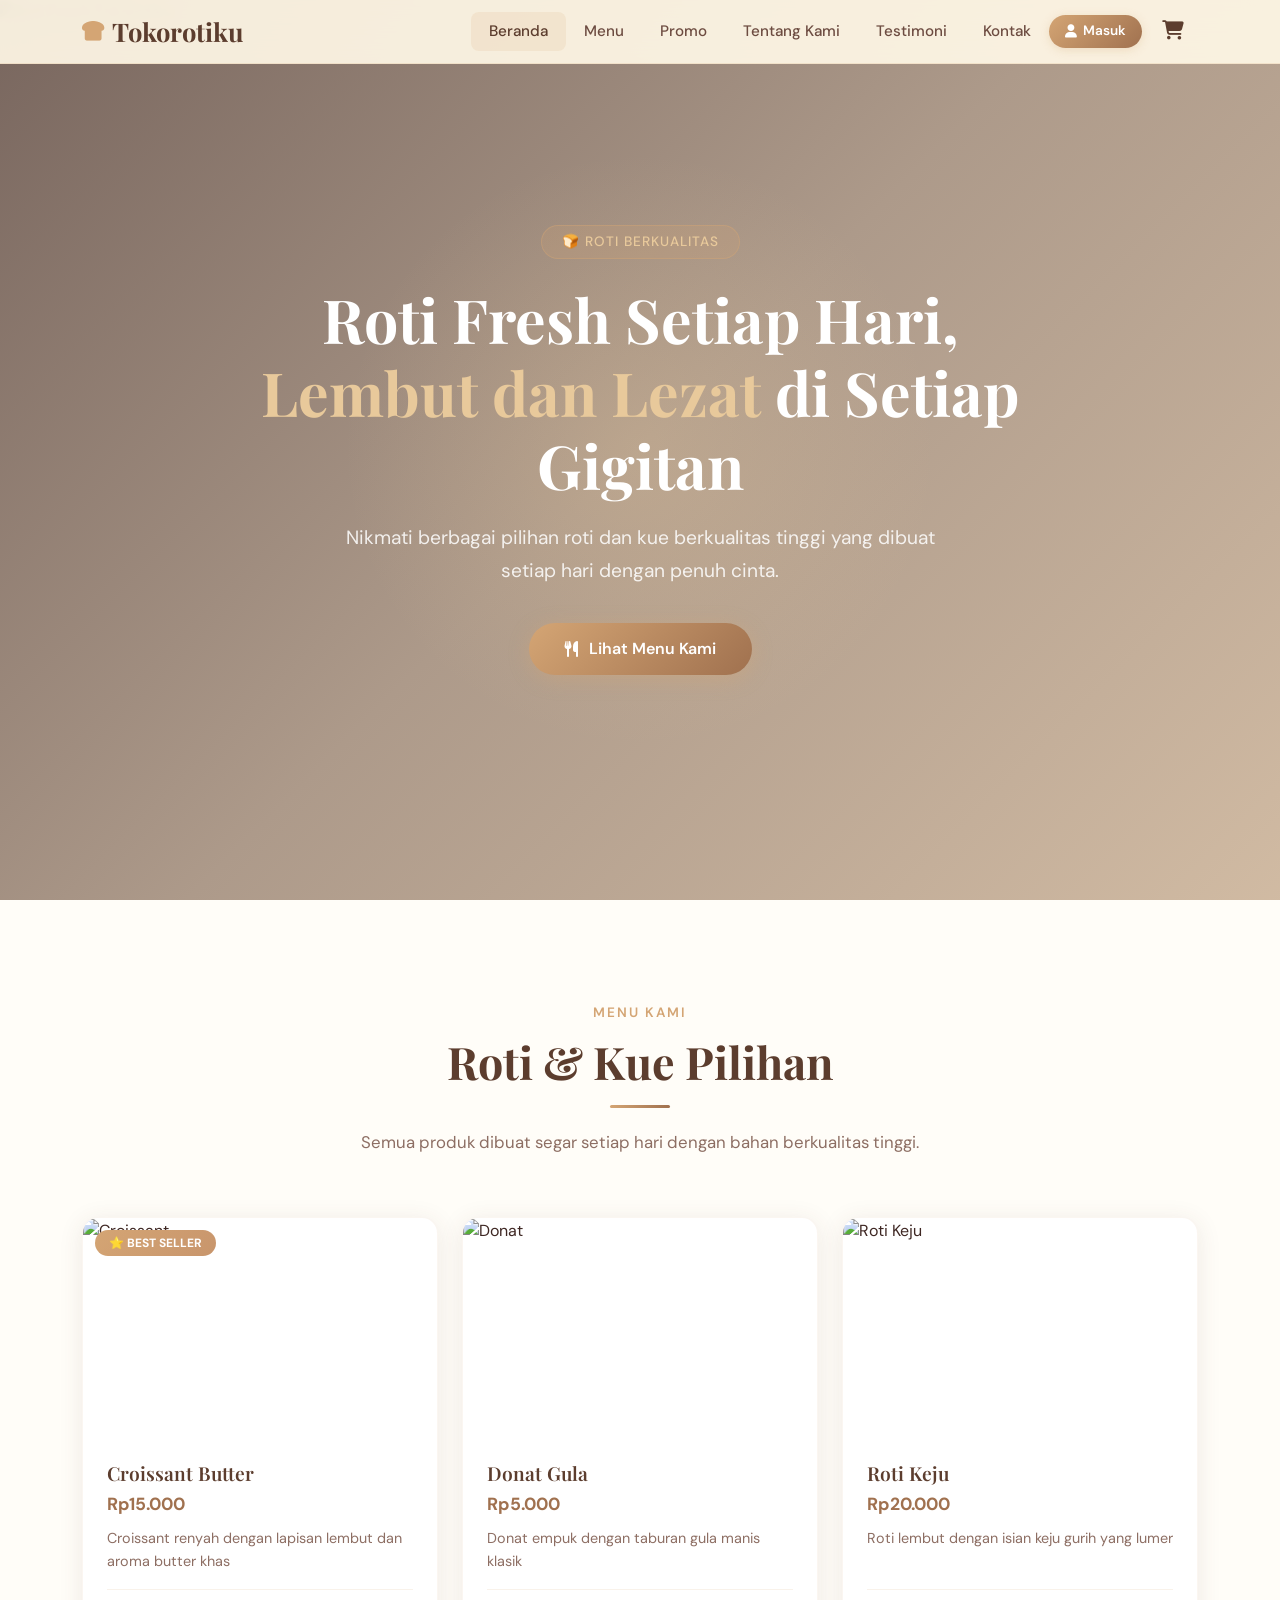
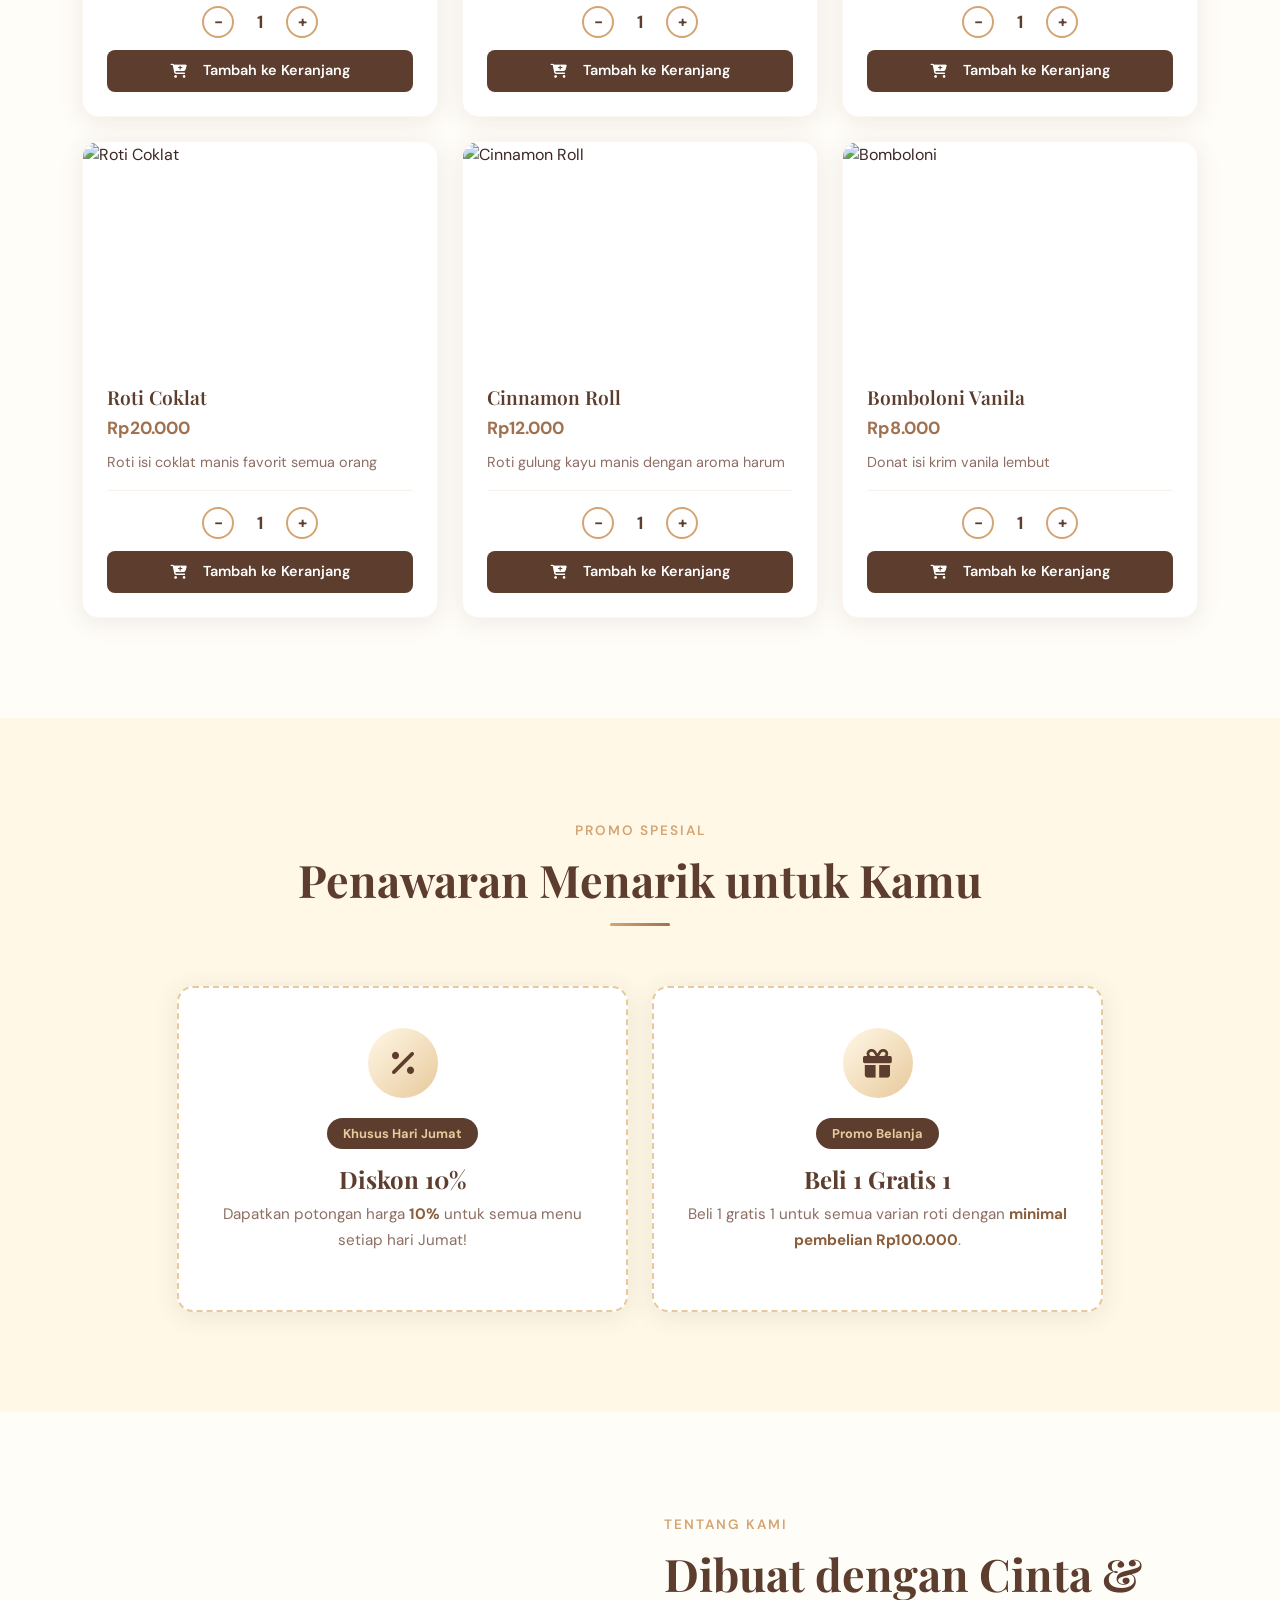
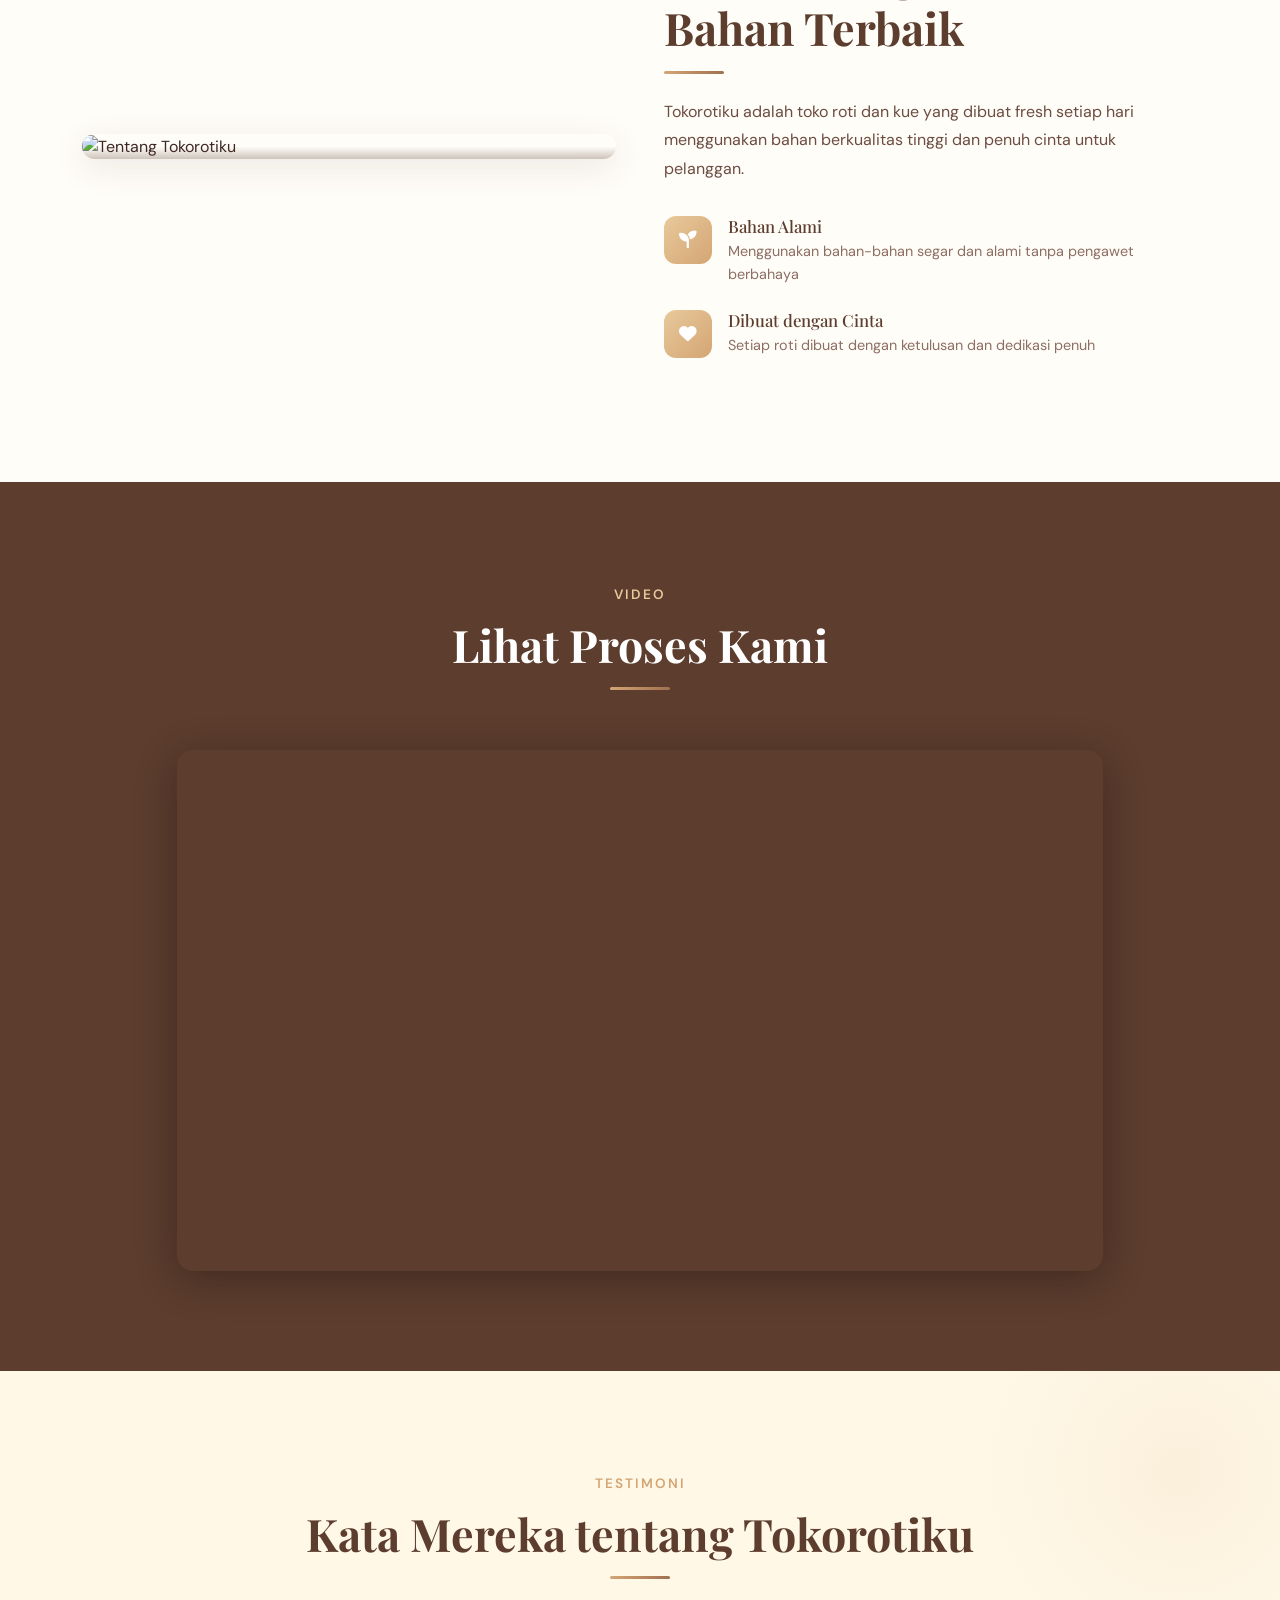
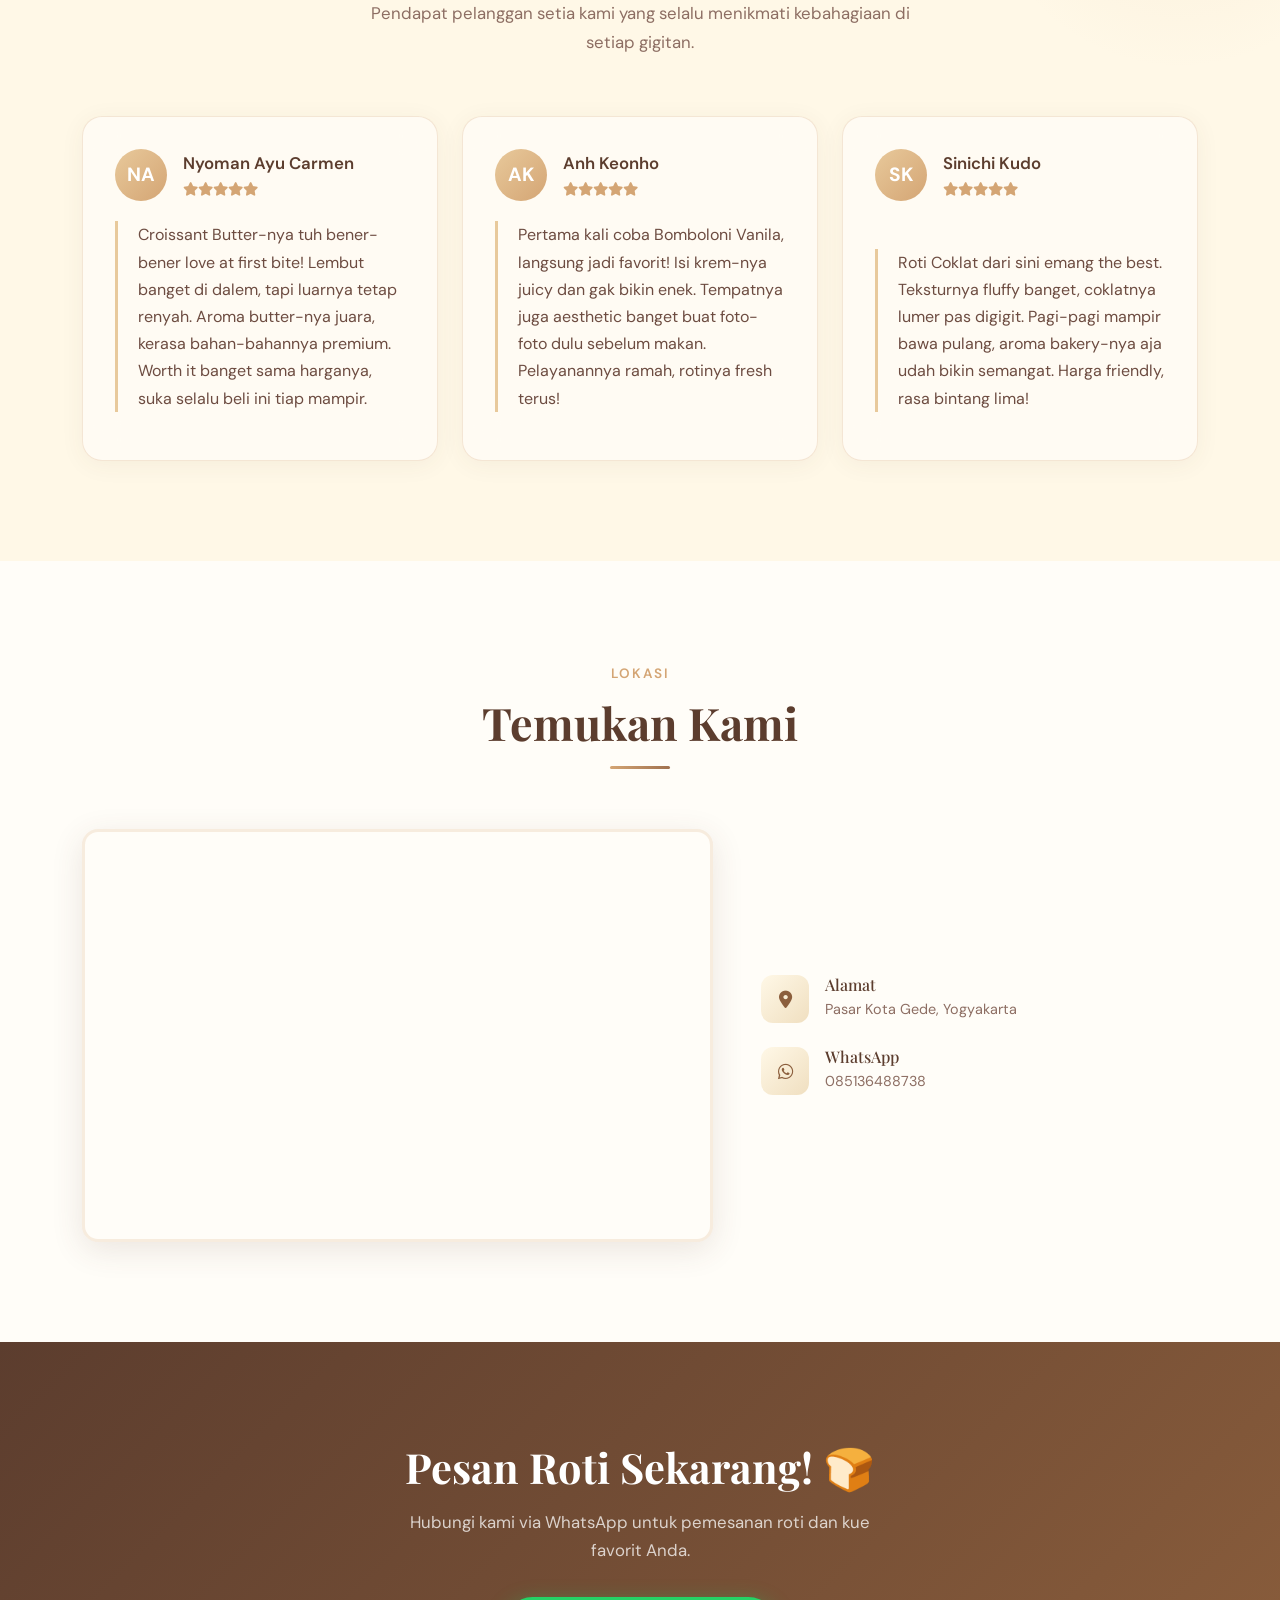
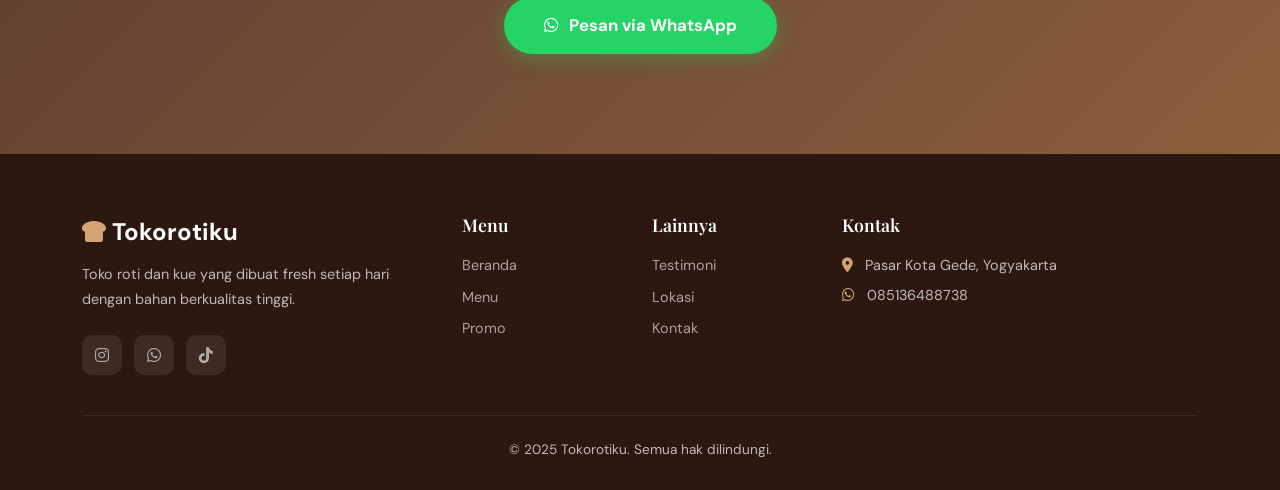
==== commit c1cba33f: "Update index.html" ====
--- a/index.html
+++ b/index.html
@@ -1,123 +1,76 @@
 <!DOCTYPE html>
 <html lang="id">
-
 <head>
     <meta charset="UTF-8">
     <meta name="viewport" content="width=device-width, initial-scale=1.0">
     <title>Tokorotiku - Roti Fresh Setiap Hari</title>
-    <meta name="description" content="Tokorotiku adalah toko roti dan kue yang dibuat fresh setiap hari dengan bahan berkualitas tinggi.">
-
-    <!-- Google Fonts -->
     <link rel="preconnect" href="https://fonts.googleapis.com">
     <link rel="preconnect" href="https://fonts.gstatic.com" crossorigin>
     <link href="https://fonts.googleapis.com/css2?family=DM+Sans:wght@400;500;700&family=Playfair+Display:wght@400;600;700&display=swap" rel="stylesheet">
-
-    <!-- Bootstrap 5 -->
     <link href="https://cdn.jsdelivr.net/npm/bootstrap@5.3.0/dist/css/bootstrap.min.css" rel="stylesheet">
-
-    <!-- Font Awesome -->
     <link href="https://cdnjs.cloudflare.com/ajax/libs/font-awesome/6.4.0/css/all.min.css" rel="stylesheet">
 
     <style>
         :root {
-            --cream: #FFF8E7;
-            --cream-dark: #F0DFC0;
-            --brown-dark: #5C3D2E;
-            --brown-medium: #8B5E3C;
-            --brown-light: #A0714F;
-            --gold: #D4A574;
-            --gold-soft: #E8C99B;
-            --white-bakery: #FFFDF8;
-            --text-dark: #3E2723;
-            --text-medium: #6D4C41;
-            --text-light: #8D6E63;
-            --shadow-soft: 0 4px 24px rgba(92, 61, 46, 0.10);
-            --shadow-card: 0 8px 32px rgba(92, 61, 46, 0.12);
-        }
-
+            --cream: #FFF8E7; --cream-dark: #F0DFC0; --brown-dark: #5C3D2E; --brown-medium: #8B5E3C;
+            --brown-light: #A0714F; --gold: #D4A574; --gold-soft: #E8C99B; --white-bakery: #FFFDF8;
+            --text-dark: #3E2723; --text-medium: #6D4C41; --text-light: #8D6E63;
+            --shadow-soft: 0 4px 24px rgba(92, 61, 46, 0.10); --shadow-card: 0 8px 32px rgba(92, 61, 46, 0.12);
+        }
         * { margin: 0; padding: 0; box-sizing: border-box; }
-
-        body {
-            font-family: 'DM Sans', sans-serif;
-            background-color: var(--cream);
-            color: var(--text-dark);
-            overflow-x: hidden;
-        }
-
+        body { font-family: 'DM Sans', sans-serif; background-color: var(--cream); color: var(--text-dark); overflow-x: hidden; }
         h1, h2, h3, h4, h5 { font-family: 'Playfair Display', serif; }
 
-        /* ---- NAVBAR & AUTH ICONS ---- */
-        .navbar-custom {
-            background: rgba(255, 248, 231, 0.92);
-            backdrop-filter: blur(16px); -webkit-backdrop-filter: blur(16px);
-            border-bottom: 1px solid rgba(212, 165, 116, 0.2);
-            transition: all 0.4s ease; padding: 12px 0;
-        }
+        /* NAVBAR */
+        .navbar-custom { background: rgba(255, 248, 231, 0.92); backdrop-filter: blur(16px); -webkit-backdrop-filter: blur(16px); border-bottom: 1px solid rgba(212, 165, 116, 0.2); transition: all 0.4s ease; padding: 12px 0; }
         .navbar-custom.scrolled { background: rgba(255, 248, 231, 0.98); box-shadow: 0 2px 20px rgba(92, 61, 46, 0.1); padding: 8px 0; }
         .navbar-brand-custom { font-family: 'Playfair Display', serif; font-weight: 700; font-size: 1.6rem; color: var(--brown-dark) !important; text-decoration: none; display: flex; align-items: center; gap: 8px; }
         .navbar-brand-custom i { color: var(--gold); font-size: 1.4rem; }
-
         .nav-actions { display: flex; align-items: center; gap: 16px; order: 2; margin-left: 0; margin-right: 10px; }
         .nav-icon-btn { position: relative; background: none; border: none; color: var(--brown-dark); font-size: 1.2rem; cursor: pointer; transition: all 0.3s ease; padding: 4px; }
         .nav-icon-btn:hover { color: var(--gold); transform: translateY(-2px); }
-
         .cart-badge { position: absolute; top: -6px; right: -8px; background: #E07A5F; color: #fff; font-size: 0.65rem; width: 18px; height: 18px; border-radius: 50%; display: flex; align-items: center; justify-content: center; font-weight: 700; opacity: 0; transform: scale(0); transition: all 0.3s ease; }
-        .cart-badge.show { opacity: 1; transform: scale(1); }
-        .cart-badge.bump { animation: cartBump 0.3s ease; }
+        .cart-badge.show { opacity: 1; transform: scale(1); } .cart-badge.bump { animation: cartBump 0.3s ease; }
         @keyframes cartBump { 0% { transform: scale(1); } 50% { transform: scale(1.4); } 100% { transform: scale(1); } }
-
         .btn-login-nav { background: linear-gradient(135deg, var(--gold), var(--brown-light)); color: #FFFFFF; padding: 6px 16px; border-radius: 20px; font-weight: 600; font-size: 0.85rem; text-decoration: none; transition: all 0.3s ease; box-shadow: 0 2px 10px rgba(212, 165, 116, 0.3); display: flex; align-items: center; gap: 6px; border: none; cursor: pointer; }
         .btn-login-nav:hover { transform: translateY(-2px); box-shadow: 0 4px 16px rgba(212, 165, 116, 0.4); color: #fff; text-decoration: none; }
-
         .user-profile-nav { display: flex; align-items: center; gap: 8px; background: rgba(212, 165, 116, 0.15); padding: 4px 12px 4px 6px; border-radius: 20px; font-size: 0.85rem; font-weight: 600; color: var(--brown-dark); }
         .user-avatar-sm { width: 28px; height: 28px; border-radius: 50%; background: linear-gradient(135deg, var(--gold-soft), var(--gold)); display: flex; align-items: center; justify-content: center; color: #fff; font-size: 0.7rem; font-weight: 700; }
         .btn-logout-sm { background: none; border: none; color: var(--text-light); cursor: pointer; font-size: 0.9rem; margin-left: 4px; transition: color 0.2s; }
         .btn-logout-sm:hover { color: #E07A5F; }
-
         .nav-link-custom { color: var(--text-medium) !important; font-weight: 500; font-size: 0.95rem; padding: 8px 18px !important; border-radius: 8px; transition: all 0.3s ease; position: relative; }
         .nav-link-custom:hover, .nav-link-custom.active { color: var(--brown-dark) !important; background: rgba(212, 165, 116, 0.15); }
 
-        /* ---- CART DROPDOWN ---- */
+        /* CART DROPDOWN */
         .cart-dropdown-wrapper { position: relative; }
-        .cart-dropdown { position: absolute; top: 50px; right: 0; width: 380px; background: rgba(255, 253, 248, 0.95); backdrop-filter: blur(20px); -webkit-backdrop-filter: blur(20px); border-radius: 20px; box-shadow: 0 15px 50px rgba(92, 61, 46, 0.2); border: 1px solid rgba(212, 165, 116, 0.2); z-index: 1050; display: none; flex-direction: column; overflow: hidden; animation: fadeDownCart 0.3s ease; }
+        .cart-dropdown { position: absolute; top: 50px; right: 0; width: 380px; background: rgba(255, 253, 248, 0.95); backdrop-filter: blur(20px); border-radius: 20px; box-shadow: 0 15px 50px rgba(92, 61, 46, 0.2); border: 1px solid rgba(212, 165, 116, 0.2); z-index: 1050; display: none; flex-direction: column; overflow: hidden; animation: fadeDownCart 0.3s ease; }
         .cart-dropdown.show { display: flex; }
         @keyframes fadeDownCart { from { opacity: 0; transform: translateY(-10px); } to { opacity: 1; transform: translateY(0); } }
-
         .cart-header { padding: 20px; border-bottom: 1px solid rgba(212, 165, 116, 0.15); display: flex; justify-content: space-between; align-items: center; }
         .cart-header h5 { margin: 0; font-size: 1.1rem; color: var(--brown-dark); display: flex; align-items: center; gap: 8px; }
-        .cart-close-btn { background: none; border: none; color: var(--text-light); font-size: 1.2rem; cursor: pointer; transition: color 0.2s; }
-        .cart-close-btn:hover { color: var(--brown-dark); }
-
+        .cart-close-btn { background: none; border: none; color: var(--text-light); font-size: 1.2rem; cursor: pointer; }
         .cart-body { max-height: 400px; overflow-y: auto; padding: 16px; flex-grow: 1; }
-        .cart-body::-webkit-scrollbar { width: 4px; }
-        .cart-body::-webkit-scrollbar-thumb { background: var(--cream-dark); border-radius: 4px; }
-
         .cart-empty { text-align: center; padding: 40px 10px; color: var(--text-light); }
         .cart-empty i { font-size: 3rem; color: var(--cream-dark); margin-bottom: 12px; display: block; }
-
         .cart-item { display: flex; gap: 14px; padding: 14px 0; border-bottom: 1px solid rgba(212, 165, 116, 0.1); align-items: center; animation: fadeIn 0.3s ease; }
-        .cart-item:last-child { border-bottom: none; }
         .cart-item-img { width: 60px; height: 60px; border-radius: 12px; overflow: hidden; flex-shrink: 0; }
         .cart-item-img img { width: 100%; height: 100%; object-fit: cover; }
         .cart-item-info { flex-grow: 1; }
         .cart-item-name { font-weight: 600; font-size: 0.9rem; color: var(--brown-dark); margin-bottom: 4px; }
         .cart-item-price { font-size: 0.8rem; color: var(--text-light); }
-
         .cart-qty-control { display: flex; align-items: center; gap: 8px; margin-top: 6px; }
         .cart-qty-btn { width: 24px; height: 24px; border-radius: 50%; border: 1px solid var(--cream-dark); background: var(--cream); color: var(--brown-dark); font-size: 0.75rem; font-weight: 700; display: flex; align-items: center; justify-content: center; cursor: pointer; transition: all 0.2s; }
         .cart-qty-btn:hover { background: var(--gold-soft); border-color: var(--gold); }
         .cart-qty-val { font-weight: 600; font-size: 0.85rem; min-width: 16px; text-align: center; }
-
         .cart-item-subtotal { font-weight: 700; font-size: 0.95rem; color: var(--brown-medium); min-width: 80px; text-align: right; align-self: center; }
         .cart-item-remove { background: none; border: none; color: #ccc; cursor: pointer; font-size: 0.9rem; transition: color 0.2s; padding: 0; align-self: center; }
         .cart-item-remove:hover { color: #E07A5F; }
-
         .cart-footer { padding: 20px; border-top: 1px solid rgba(212, 165, 116, 0.15); background: rgba(255, 248, 231, 0.5); }
         .cart-total-row { display: flex; justify-content: space-between; margin-bottom: 16px; font-size: 1.1rem; font-weight: 700; color: var(--brown-dark); }
         .btn-checkout-wa { width: 100%; padding: 14px; border: none; border-radius: 12px; background: #25D366; color: #FFFFFF; font-weight: 700; font-size: 1rem; cursor: pointer; display: flex; align-items: center; justify-content: center; gap: 10px; transition: all 0.3s ease; box-shadow: 0 4px 16px rgba(37, 211, 102, 0.3); }
         .btn-checkout-wa:hover { background: #20bd5a; transform: translateY(-2px); box-shadow: 0 8px 24px rgba(37, 211, 102, 0.4); }
 
-        /* ---- TOAST NOTIFICATION ---- */
+        /* TOAST */
         .toast-container { position: fixed; bottom: 30px; right: 30px; z-index: 10000; display: flex; flex-direction: column; gap: 12px; pointer-events: none; }
         .toast-item { display: flex; align-items: center; gap: 12px; padding: 16px 24px; border-radius: 14px; font-size: 0.9rem; font-weight: 500; box-shadow: 0 8px 30px rgba(92, 61, 46, 0.15); background: rgba(255, 253, 248, 0.85); backdrop-filter: blur(16px); border: 1px solid rgba(212, 165, 116, 0.2); color: var(--brown-dark); animation: toastIn 0.4s ease forwards; max-width: 340px; pointer-events: auto; }
         .toast-item.error { border-left: 4px solid #E07A5F; } .toast-item.error i { color: #E07A5F; }
@@ -128,15 +81,15 @@
         @keyframes toastOut { from { opacity: 1; transform: translateX(0); } to { opacity: 0; transform: translateX(50px); } }
         @keyframes fadeIn { from { opacity: 0; transform: translateY(10px); } to { opacity: 1; transform: translateY(0); } }
 
-        /* ---- SECTION COMMON ---- */
+        /* COMMON */
         .section-padding { padding: 100px 0; }
         .section-header { text-align: center; margin-bottom: 60px; }
         .section-label { display: inline-block; color: var(--gold); font-weight: 600; font-size: 0.85rem; letter-spacing: 2px; text-transform: uppercase; margin-bottom: 12px; }
-        .section-title { font-family: 'Playfair Display', serif; font-size: clamp(1.8rem, 4vw, 2.8rem); font-weight: 700; color: var(--brown-dark); margin-bottom: 16px; }
+        .section-title { font-size: clamp(1.8rem, 4vw, 2.8rem); font-weight: 700; color: var(--brown-dark); margin-bottom: 16px; }
         .section-divider { width: 60px; height: 3px; background: linear-gradient(to right, var(--gold), var(--brown-light)); border-radius: 3px; margin: 0 auto 20px; }
         .section-desc { color: var(--text-light); font-size: 1.05rem; max-width: 560px; margin: 0 auto; line-height: 1.7; }
 
-        /* ---- HERO ---- */
+        /* HERO */
         .hero-section { position: relative; min-height: 100vh; display: flex; align-items: center; justify-content: center; overflow: hidden; }
         .hero-bg { position: absolute; inset: 0; z-index: 0; }
         .hero-bg img { width: 100%; height: 100%; object-fit: cover; filter: blur(2px) brightness(0.55); transform: scale(1.05); }
@@ -145,13 +98,13 @@
         @keyframes pulseGlow { 0%, 100% { transform: translate(-50%, -50%) scale(1); opacity: 0.6; } 50% { transform: translate(-50%, -50%) scale(1.15); opacity: 1; } }
         .hero-content { position: relative; z-index: 3; text-align: center; padding: 0 20px; max-width: 800px; }
         .hero-badge { display: inline-block; background: rgba(212, 165, 116, 0.2); border: 1px solid rgba(212, 165, 116, 0.4); color: var(--gold-soft); padding: 6px 20px; border-radius: 50px; font-size: 0.85rem; font-weight: 500; letter-spacing: 1px; margin-bottom: 24px; }
-        .hero-title { font-family: 'Playfair Display', serif; font-size: clamp(2.2rem, 5vw, 3.8rem); font-weight: 700; color: #FFFFFF; line-height: 1.2; margin-bottom: 20px; }
+        .hero-title { font-size: clamp(2.2rem, 5vw, 3.8rem); font-weight: 700; color: #FFFFFF; line-height: 1.2; margin-bottom: 20px; }
         .hero-title span { color: var(--gold-soft); }
         .hero-subtitle { font-size: clamp(1rem, 2vw, 1.2rem); color: rgba(255, 255, 255, 0.85); font-weight: 400; line-height: 1.7; margin-bottom: 36px; max-width: 600px; margin-left: auto; margin-right: auto; }
         .hero-btn { display: inline-flex; align-items: center; gap: 10px; background: linear-gradient(135deg, var(--gold), var(--brown-light)); color: #FFFFFF; padding: 14px 36px; border-radius: 50px; font-weight: 600; font-size: 1rem; text-decoration: none; transition: all 0.3s ease; box-shadow: 0 4px 20px rgba(212, 165, 116, 0.4); border: none; cursor: pointer; }
         .hero-btn:hover { transform: translateY(-3px); box-shadow: 0 8px 30px rgba(212, 165, 116, 0.5); color: #FFFFFF; }
 
-        /* ---- MENU ---- */
+        /* MENU */
         .menu-section { background: var(--white-bakery); }
         .menu-card { background: #FFFFFF; border-radius: 16px; overflow: hidden; box-shadow: var(--shadow-soft); transition: all 0.4s ease; border: 1px solid rgba(212, 165, 116, 0.1); height: 100%; display: flex; flex-direction: column; }
         .menu-card:hover { transform: translateY(-8px); box-shadow: var(--shadow-card); }
@@ -160,7 +113,7 @@
         .menu-card:hover .menu-card-img img { transform: scale(1.08); }
         .menu-card-badge { position: absolute; top: 12px; left: 12px; background: linear-gradient(135deg, #D4A574, #C8956C); color: #FFFFFF; padding: 4px 14px; border-radius: 50px; font-size: 0.75rem; font-weight: 700; z-index: 2; }
         .menu-card-body { padding: 24px; flex-grow: 1; display: flex; flex-direction: column; }
-        .menu-card-title { font-family: 'Playfair Display', serif; font-size: 1.2rem; font-weight: 600; color: var(--brown-dark); margin-bottom: 6px; }
+        .menu-card-title { font-size: 1.2rem; font-weight: 600; color: var(--brown-dark); margin-bottom: 6px; }
         .menu-card-price { color: var(--brown-light); font-weight: 700; font-size: 1.1rem; margin-bottom: 10px; }
         .menu-card-desc { color: var(--text-light); font-size: 0.9rem; line-height: 1.6; margin-bottom: 16px; flex-grow: 1; }
         .product-actions { border-top: 1px solid rgba(212, 165, 116, 0.15); padding-top: 16px; margin-top: auto; }
@@ -171,45 +124,65 @@
         .add-to-cart-btn { width: 100%; padding: 10px; border: none; border-radius: 8px; background: var(--brown-dark); color: #FFFFFF; font-weight: 600; font-size: 0.9rem; cursor: pointer; transition: all 0.3s ease; display: flex; align-items: center; justify-content: center; gap: 8px; }
         .add-to-cart-btn:hover { background: var(--brown-medium); transform: translateY(-2px); }
 
-        /* ---- PROMO, TENTANG, LOKASI, CTA, FOOTER ---- */
-        .promo-section, .testi-section { background: var(--cream); }
+        /* PROMO */
+        .promo-section { background: var(--cream); position: relative; }
         .promo-card { background: #FFFFFF; border-radius: 16px; padding: 40px 30px; text-align: center; box-shadow: var(--shadow-soft); border: 2px dashed var(--gold-soft); transition: all 0.4s ease; position: relative; overflow: hidden; height: 100%; }
         .promo-card:hover { transform: translateY(-8px); box-shadow: var(--shadow-card); border-color: var(--gold); }
         .promo-icon { width: 70px; height: 70px; background: linear-gradient(135deg, var(--cream), var(--gold-soft)); border-radius: 50%; display: flex; align-items: center; justify-content: center; margin: 0 auto 20px; color: var(--brown-dark); font-size: 1.8rem; }
-        .promo-title { font-family: 'Playfair Display', serif; font-size: 1.5rem; font-weight: 700; color: var(--brown-dark); margin-bottom: 8px; }
+        .promo-title { font-size: 1.5rem; font-weight: 700; color: var(--brown-dark); margin-bottom: 8px; }
         .promo-desc { color: var(--text-light); font-size: 0.95rem; line-height: 1.7; margin-bottom: 16px; }
         .promo-highlight { font-weight: 700; color: var(--brown-medium); }
         .promo-tag { display: inline-block; background: var(--brown-dark); color: var(--gold-soft); padding: 6px 16px; border-radius: 50px; font-size: 0.8rem; font-weight: 700; }
+
+        /* TENTANG */
         .about-section, .location-section { background: var(--white-bakery); }
         .about-img-wrapper { position: relative; border-radius: 20px; overflow: hidden; box-shadow: var(--shadow-card); }
         .about-img-wrapper img { width: 100%; height: 400px; object-fit: cover; }
         .about-img-overlay { position: absolute; inset: 0; background: linear-gradient(to top, rgba(92, 61, 46, 0.3), transparent 50%); }
         .about-feature { display: flex; align-items: flex-start; gap: 16px; margin-bottom: 24px; }
         .about-feature-icon { flex-shrink: 0; width: 48px; height: 48px; background: linear-gradient(135deg, var(--gold-soft), var(--gold)); border-radius: 12px; display: flex; align-items: center; justify-content: center; color: #FFFFFF; font-size: 1.1rem; }
-        .about-feature h5 { font-family: 'Playfair Display', serif; font-size: 1.05rem; color: var(--brown-dark); margin-bottom: 4px; }
+        .about-feature h5 { font-size: 1.05rem; color: var(--brown-dark); margin-bottom: 4px; }
         .about-feature p { color: var(--text-light); font-size: 0.9rem; margin: 0; line-height: 1.6; }
+
+        /* VIDEO */
         .video-section { background: var(--brown-dark); overflow: hidden; }
         .video-section .section-label { color: var(--gold-soft); } .video-section .section-title { color: #FFFFFF; } .video-section .section-desc { color: rgba(255, 255, 255, 0.7); }
         .video-wrapper { position: relative; padding-bottom: 56.25%; height: 0; border-radius: 16px; overflow: hidden; box-shadow: 0 8px 40px rgba(0, 0, 0, 0.3); }
         .video-wrapper iframe { position: absolute; top: 0; left: 0; width: 100%; height: 100%; border: none; }
+
+        /* ======== TESTIMONI (AESTHETIC GLASSMORPHISM) ======== */
+        .testi-section { background: var(--cream); position: relative; overflow: hidden; }
+        .testi-section::before { content: ''; position: absolute; top: -100px; right: -100px; width: 400px; height: 400px; background: radial-gradient(circle, rgba(212, 165, 116, 0.1), transparent 70%); border-radius: 50%; }
+        .testi-card { background: rgba(255, 253, 248, 0.7); backdrop-filter: blur(16px); -webkit-backdrop-filter: blur(16px); border: 1px solid rgba(212, 165, 116, 0.25); border-radius: 20px; padding: 32px; box-shadow: 0 4px 24px rgba(92, 61, 46, 0.06); transition: all 0.4s ease; height: 100%; display: flex; flex-direction: column; }
+        .testi-card:hover { transform: translateY(-8px); box-shadow: 0 12px 40px rgba(92, 61, 46, 0.12), 0 0 20px rgba(212, 165, 116, 0.1); border-color: rgba(212, 165, 116, 0.5); }
+        .testi-top { display: flex; align-items: center; gap: 16px; margin-bottom: 20px; }
+        .testi-avatar { width: 52px; height: 52px; border-radius: 50%; object-fit: cover; border: 2px solid var(--gold-soft); flex-shrink: 0; }
+        .testi-avatar-initial { width: 52px; height: 52px; border-radius: 50%; background: linear-gradient(135deg, var(--gold-soft), var(--gold)); display: flex; align-items: center; justify-content: center; color: #fff; font-weight: 700; font-size: 1.2rem; flex-shrink: 0; }
+        .testi-name { font-weight: 600; color: var(--brown-dark); font-size: 1.05rem; }
+        .testi-stars { color: var(--gold); font-size: 0.85rem; margin-top: 4px; }
+        .testi-text { color: var(--text-medium); font-size: 1rem; line-height: 1.7; position: relative; padding-left: 20px; border-left: 3px solid var(--gold-soft); margin-top: auto; }
+
+        /* LOKASI */
         .map-wrapper { border-radius: 16px; overflow: hidden; box-shadow: var(--shadow-card); border: 3px solid rgba(212, 165, 116, 0.2); }
         .map-wrapper iframe { width: 100%; height: 400px; border: none; }
         .location-info { display: flex; flex-direction: column; gap: 24px; }
         .location-item { display: flex; align-items: flex-start; gap: 16px; }
         .location-item-icon { flex-shrink: 0; width: 48px; height: 48px; background: linear-gradient(135deg, var(--cream), var(--cream-dark)); border-radius: 12px; display: flex; align-items: center; justify-content: center; color: var(--brown-medium); font-size: 1.1rem; }
-        .location-item h5 { font-family: 'Playfair Display', serif; font-size: 1rem; color: var(--brown-dark); margin-bottom: 4px; }
+        .location-item h5 { font-size: 1rem; color: var(--brown-dark); margin-bottom: 4px; }
         .location-item p { color: var(--text-light); font-size: 0.9rem; margin: 0; }
+
+        /* CTA & FOOTER */
         .cta-section { background: linear-gradient(135deg, var(--brown-dark) 0%, var(--brown-medium) 100%); position: relative; overflow: hidden; }
         .cta-content { position: relative; z-index: 2; text-align: center; }
-        .cta-title { font-family: 'Playfair Display', serif; font-size: clamp(1.8rem, 4vw, 2.6rem); font-weight: 700; color: #FFFFFF; margin-bottom: 16px; }
+        .cta-title { font-size: clamp(1.8rem, 4vw, 2.6rem); font-weight: 700; color: #FFFFFF; margin-bottom: 16px; }
         .cta-desc { color: rgba(255, 255, 255, 0.75); font-size: 1.05rem; max-width: 500px; margin: 0 auto 32px; line-height: 1.7; }
         .btn-wa { display: inline-flex; align-items: center; gap: 10px; background: #25D366; color: #FFFFFF; padding: 16px 40px; border-radius: 50px; font-weight: 700; font-size: 1.05rem; text-decoration: none; transition: all 0.3s ease; box-shadow: 0 4px 20px rgba(37, 211, 102, 0.35); border: none; }
         .btn-wa:hover { transform: translateY(-3px); box-shadow: 0 8px 30px rgba(37, 211, 102, 0.45); color: #FFFFFF; }
         .footer-section { background: #2C1810; color: rgba(255, 255, 255, 0.7); padding: 60px 0 30px; }
-        .footer-brand { font-family: 'Playfair Display', serif; font-size: 1.5rem; font-weight: 700; color: #FFFFFF; margin-bottom: 12px; }
+        .footer-brand { font-size: 1.5rem; font-weight: 700; color: #FFFFFF; margin-bottom: 12px; }
         .footer-brand i { color: var(--gold); }
         .footer-desc { font-size: 0.9rem; line-height: 1.7; max-width: 360px; margin-bottom: 24px; }
-        .footer-title { font-family: 'Playfair Display', serif; font-size: 1.1rem; font-weight: 600; color: #FFFFFF; margin-bottom: 20px; }
+        .footer-title { font-size: 1.1rem; font-weight: 600; color: #FFFFFF; margin-bottom: 20px; }
         .footer-link { color: rgba(255, 255, 255, 0.6); text-decoration: none; font-size: 0.9rem; transition: all 0.3s ease; display: block; margin-bottom: 10px; }
         .footer-link:hover { color: var(--gold-soft); padding-left: 4px; }
         .footer-social { display: flex; gap: 12px; }
@@ -217,6 +190,7 @@
         .footer-social a:hover { background: var(--gold); color: #FFFFFF; transform: translateY(-3px); }
         .footer-bottom { border-top: 1px solid rgba(255, 255, 255, 0.08); margin-top: 40px; padding-top: 24px; text-align: center; font-size: 0.85rem; }
 
+        /* ANIMATIONS */
         .fade-up { opacity: 0; transform: translateY(40px); transition: opacity 0.8s ease, transform 0.8s ease; }
         .fade-up.visible { opacity: 1; transform: translateY(0); }
         .fade-left { opacity: 0; transform: translateX(-40px); transition: opacity 0.8s ease, transform 0.8s ease; }
@@ -230,85 +204,54 @@
         .preloader.hide { opacity: 0; visibility: hidden; }
         .preloader-spinner { width: 48px; height: 48px; border: 3px solid var(--cream-dark); border-top-color: var(--gold); border-radius: 50%; animation: spin 0.8s linear infinite; }
         @keyframes spin { to { transform: rotate(360deg); } }
-        .preloader-text { font-family: 'Playfair Display', serif; color: var(--brown-dark); font-weight: 600; font-size: 1.2rem; }
+        .preloader-text { font-weight: 600; font-size: 1.2rem; color: var(--brown-dark); }
 
         @media (max-width: 768px) {
-            .section-padding { padding: 70px 0; }
-            .menu-card-img { height: 180px; }
-            .about-img-wrapper img { height: 280px; }
-            .map-wrapper iframe { height: 300px; }
-            .cart-dropdown { width: 320px; right: -50px; }
-        }
-        @media (max-width: 380px) {
-            .cart-dropdown { width: 290px; right: -60px; }
+            .section-padding { padding: 70px 0; } .menu-card-img { height: 180px; } .about-img-wrapper img { height: 280px; } .map-wrapper iframe { height: 300px; } .cart-dropdown { width: 320px; right: -50px; }
         }
     </style>
 </head>
-
 <body>
 
     <div class="preloader" id="preloader"><div class="preloader-spinner"></div><div class="preloader-text">Tokorotiku</div></div>
     <div class="toast-container" id="toastContainer"></div>
 
-    <!-- ======== NAVBAR ======== -->
+    <!-- NAVBAR -->
     <nav class="navbar navbar-expand-lg navbar-custom fixed-top" id="mainNav">
         <div class="container d-flex align-items-center justify-content-between">
             <a class="navbar-brand-custom" href="#beranda"><i class="fas fa-bread-slice"></i> Tokorotiku</a>
-            
             <div class="nav-actions order-lg-last">
                 <div id="authContainer"></div>
-                
-                <!-- Cart Wrapper -->
                 <div class="cart-dropdown-wrapper">
-                    <button class="nav-icon-btn" id="cartToggleBtn">
-                        <i class="fas fa-cart-shopping"></i>
-                        <span class="cart-badge" id="cartBadge">0</span>
-                    </button>
-                    
-                    <!-- Cart Dropdown UI -->
+                    <button class="nav-icon-btn" id="cartToggleBtn"><i class="fas fa-cart-shopping"></i><span class="cart-badge" id="cartBadge">0</span></button>
                     <div class="cart-dropdown" id="cartDropdown">
-                        <div class="cart-header">
-                            <h5><i class="fas fa-shopping-bag"></i> Keranjang</h5>
-                            <button class="cart-close-btn" id="cartCloseBtn"><i class="fas fa-times"></i></button>
-                        </div>
-                        <div class="cart-body" id="cartBody">
-                            <!-- Items will be rendered by JS -->
-                        </div>
+                        <div class="cart-header"><h5><i class="fas fa-shopping-bag"></i> Keranjang</h5><button class="cart-close-btn" id="cartCloseBtn"><i class="fas fa-times"></i></button></div>
+                        <div class="cart-body" id="cartBody"></div>
                         <div class="cart-footer" id="cartFooter" style="display:none;">
-                            <div class="cart-total-row">
-                                <span>Total Harga</span>
-                                <span id="cartTotalPrice">Rp 0</span>
-                            </div>
-                            <button class="btn-checkout-wa" id="btnCheckoutWA">
-                                <i class="fab fa-whatsapp"></i> Pesan Sekarang via WhatsApp
-                            </button>
+                            <div class="cart-total-row"><span>Total Harga</span><span id="cartTotalPrice">Rp 0</span></div>
+                            <button class="btn-checkout-wa" id="btnCheckoutWA"><i class="fab fa-whatsapp"></i> Pesan via WhatsApp</button>
                         </div>
                     </div>
                 </div>
-
-                <button class="navbar-toggler border-0" type="button" data-bs-toggle="collapse" data-bs-target="#navContent">
-                    <i class="fas fa-bars" style="color: var(--brown-dark); font-size: 1.3rem;"></i>
-                </button>
-            </div>
-
+                <button class="navbar-toggler border-0" type="button" data-bs-toggle="collapse" data-bs-target="#navContent"><i class="fas fa-bars" style="color: var(--brown-dark); font-size: 1.3rem;"></i></button>
+            </div>
             <div class="collapse navbar-collapse justify-content-end" id="navContent">
                 <ul class="navbar-nav ms-auto mb-2 mb-lg-0">
                     <li class="nav-item"><a class="nav-link nav-link-custom active" href="#beranda">Beranda</a></li>
                     <li class="nav-item"><a class="nav-link nav-link-custom" href="#menu">Menu</a></li>
                     <li class="nav-item"><a class="nav-link nav-link-custom" href="#promo">Promo</a></li>
                     <li class="nav-item"><a class="nav-link nav-link-custom" href="#tentang">Tentang Kami</a></li>
-                    <li class="nav-item"><a class="nav-link nav-link-custom" href="#video">Video</a></li>
+                    <li class="nav-item"><a class="nav-link nav-link-custom" href="#testimoni">Testimoni</a></li>
                     <li class="nav-item"><a class="nav-link nav-link-custom" href="#kontak">Kontak</a></li>
                 </ul>
             </div>
         </div>
     </nav>
 
-    <!-- ======== HERO ======== -->
+    <!-- HERO -->
     <section class="hero-section" id="beranda">
         <div class="hero-bg"><img src="https://raw.githubusercontent.com/delilaqnshrh-creator/toko-rotiku/main/1b4753a8-cf59-482a-8ce5-8113440c656e.jpeg" alt="Roti Fresh Tokorotiku"></div>
-        <div class="hero-overlay"></div>
-        <div class="hero-glow"></div>
+        <div class="hero-overlay"></div><div class="hero-glow"></div>
         <div class="hero-content">
             <div class="hero-badge">🍞 ROTI BERKUALITAS</div>
             <h1 class="hero-title">Roti Fresh Setiap Hari, <span>Lembut dan Lezat</span> di Setiap Gigitan</h1>
@@ -317,81 +260,22 @@
         </div>
     </section>
 
-    <!-- ======== MENU PRODUK ======== -->
+    <!-- MENU -->
     <section class="menu-section section-padding" id="menu">
         <div class="container">
-            <div class="section-header fade-up">
-                <div class="section-label">Menu Kami</div>
-                <h2 class="section-title">Roti & Kue Pilihan</h2>
-                <div class="section-divider"></div>
-                <p class="section-desc">Semua produk dibuat segar setiap hari dengan bahan berkualitas tinggi dan resep terbaik kami.</p>
-            </div>
+            <div class="section-header fade-up"><div class="section-label">Menu Kami</div><h2 class="section-title">Roti & Kue Pilihan</h2><div class="section-divider"></div><p class="section-desc">Semua produk dibuat segar setiap hari dengan bahan berkualitas tinggi.</p></div>
             <div class="row g-4">
-                <!-- Produk 1 -->
-                <div class="col-lg-4 col-md-6 fade-up">
-                    <div class="menu-card" data-name="Croissant Butter" data-price="15000" data-img="https://raw.githubusercontent.com/delilaqnshrh-creator/toko-rotiku/main/Bekery%20Art%20By%20AI.jpeg">
-                        <div class="menu-card-img"><span class="menu-card-badge">⭐ BEST SELLER</span><img src="https://raw.githubusercontent.com/delilaqnshrh-creator/toko-rotiku/main/Bekery%20Art%20By%20AI.jpeg" alt="Croissant Butter"></div>
-                        <div class="menu-card-body">
-                            <h4 class="menu-card-title">Croissant Butter</h4><div class="menu-card-price">Rp15.000</div><p class="menu-card-desc">Croissant renyah dengan lapisan lembut dan aroma butter khas</p>
-                            <div class="product-actions"><div class="qty-control"><button class="qty-btn qty-minus">-</button><span class="qty-val">1</span><button class="qty-btn qty-plus">+</button></div><button class="add-to-cart-btn"><i class="fas fa-cart-plus me-2"></i>Tambah ke Keranjang</button></div>
-                        </div>
-                    </div>
-                </div>
-                <!-- Produk 2 -->
-                <div class="col-lg-4 col-md-6 fade-up">
-                    <div class="menu-card" data-name="Donat Gula" data-price="5000" data-img="https://raw.githubusercontent.com/delilaqnshrh-creator/toko-rotiku/main/a3b195a8-be88-4139-8674-f63888e016b1.jpeg">
-                        <div class="menu-card-img"><img src="https://raw.githubusercontent.com/delilaqnshrh-creator/toko-rotiku/main/a3b195a8-be88-4139-8674-f63888e016b1.jpeg" alt="Donat Gula"></div>
-                        <div class="menu-card-body">
-                            <h4 class="menu-card-title">Donat Gula</h4><div class="menu-card-price">Rp5.000</div><p class="menu-card-desc">Donat empuk dengan taburan gula manis klasik</p>
-                            <div class="product-actions"><div class="qty-control"><button class="qty-btn qty-minus">-</button><span class="qty-val">1</span><button class="qty-btn qty-plus">+</button></div><button class="add-to-cart-btn"><i class="fas fa-cart-plus me-2"></i>Tambah ke Keranjang</button></div>
-                        </div>
-                    </div>
-                </div>
-                <!-- Produk 3 -->
-                <div class="col-lg-4 col-md-6 fade-up">
-                    <div class="menu-card" data-name="Roti Keju" data-price="20000" data-img="https://raw.githubusercontent.com/delilaqnshrh-creator/toko-rotiku/main/Hellobrown%20Roti%20Sobek%20Keju%20Susu%20_%20Roti.jpeg">
-                        <div class="menu-card-img"><img src="https://raw.githubusercontent.com/delilaqnshrh-creator/toko-rotiku/main/Hellobrown%20Roti%20Sobek%20Keju%20Susu%20_%20Roti.jpeg" alt="Roti Keju"></div>
-                        <div class="menu-card-body">
-                            <h4 class="menu-card-title">Roti Keju</h4><div class="menu-card-price">Rp20.000</div><p class="menu-card-desc">Roti lembut dengan isian keju gurih yang lumer</p>
-                            <div class="product-actions"><div class="qty-control"><button class="qty-btn qty-minus">-</button><span class="qty-val">1</span><button class="qty-btn qty-plus">+</button></div><button class="add-to-cart-btn"><i class="fas fa-cart-plus me-2"></i>Tambah ke Keranjang</button></div>
-                        </div>
-                    </div>
-                </div>
-                <!-- Produk 4 -->
-                <div class="col-lg-4 col-md-6 fade-up">
-                    <div class="menu-card" data-name="Roti Coklat" data-price="20000" data-img="https://raw.githubusercontent.com/delilaqnshrh-creator/toko-rotiku/main/Hellobrown%20Roti%20Sobek%20Coklat%20_%20Roti.jpeg">
-                        <div class="menu-card-img"><img src="https://raw.githubusercontent.com/delilaqnshrh-creator/toko-rotiku/main/Hellobrown%20Roti%20Sobek%20Coklat%20_%20Roti.jpeg" alt="Roti Coklat"></div>
-                        <div class="menu-card-body">
-                            <h4 class="menu-card-title">Roti Coklat</h4><div class="menu-card-price">Rp20.000</div><p class="menu-card-desc">Roti isi coklat manis favorit semua orang</p>
-                            <div class="product-actions"><div class="qty-control"><button class="qty-btn qty-minus">-</button><span class="qty-val">1</span><button class="qty-btn qty-plus">+</button></div><button class="add-to-cart-btn"><i class="fas fa-cart-plus me-2"></i>Tambah ke Keranjang</button></div>
-                        </div>
-                    </div>
-                </div>
-                <!-- Produk 5 -->
-                <div class="col-lg-4 col-md-6 fade-up">
-                    <div class="menu-card" data-name="Cinnamon Roll" data-price="12000" data-img="https://raw.githubusercontent.com/delilaqnshrh-creator/toko-rotiku/main/Homemade%20Cinnamon%20Roll%20Recipe%20_%20Deliciously%20Easy%20Morning%20Treat.jpeg">
-                        <div class="menu-card-img"><img src="https://raw.githubusercontent.com/delilaqnshrh-creator/toko-rotiku/main/Homemade%20Cinnamon%20Roll%20Recipe%20_%20Deliciously%20Easy%20Morning%20Treat.jpeg" alt="Cinnamon Roll"></div>
-                        <div class="menu-card-body">
-                            <h4 class="menu-card-title">Cinnamon Roll</h4><div class="menu-card-price">Rp12.000</div><p class="menu-card-desc">Roti gulung kayu manis dengan aroma harum</p>
-                            <div class="product-actions"><div class="qty-control"><button class="qty-btn qty-minus">-</button><span class="qty-val">1</span><button class="qty-btn qty-plus">+</button></div><button class="add-to-cart-btn"><i class="fas fa-cart-plus me-2"></i>Tambah ke Keranjang</button></div>
-                        </div>
-                    </div>
-                </div>
-                <!-- Produk 6 -->
-                <div class="col-lg-4 col-md-6 fade-up">
-                    <div class="menu-card" data-name="Bomboloni Vanila" data-price="8000" data-img="https://raw.githubusercontent.com/delilaqnshrh-creator/toko-rotiku/main/Bomboloni%20-%20Paola%20Sersante.jpeg">
-                        <div class="menu-card-img"><img src="https://raw.githubusercontent.com/delilaqnshrh-creator/toko-rotiku/main/Bomboloni%20-%20Paola%20Sersante.jpeg" alt="Bomboloni Vanila"></div>
-                        <div class="menu-card-body">
-                            <h4 class="menu-card-title">Bomboloni Vanila</h4><div class="menu-card-price">Rp8.000</div><p class="menu-card-desc">Donat isi krim vanila lembut</p>
-                            <div class="product-actions"><div class="qty-control"><button class="qty-btn qty-minus">-</button><span class="qty-val">1</span><button class="qty-btn qty-plus">+</button></div><button class="add-to-cart-btn"><i class="fas fa-cart-plus me-2"></i>Tambah ke Keranjang</button></div>
-                        </div>
-                    </div>
-                </div>
-            </div>
-        </div>
-    </section>
-
-    <!-- ======== PROMO ======== -->
+                <div class="col-lg-4 col-md-6 fade-up"><div class="menu-card" data-name="Croissant Butter" data-price="15000" data-img="https://raw.githubusercontent.com/delilaqnshrh-creator/toko-rotiku/main/Bekery%20Art%20By%20AI.jpeg"><div class="menu-card-img"><span class="menu-card-badge">⭐ BEST SELLER</span><img src="https://raw.githubusercontent.com/delilaqnshrh-creator/toko-rotiku/main/Bekery%20Art%20By%20AI.jpeg" alt="Croissant"></div><div class="menu-card-body"><h4 class="menu-card-title">Croissant Butter</h4><div class="menu-card-price">Rp15.000</div><p class="menu-card-desc">Croissant renyah dengan lapisan lembut dan aroma butter khas</p><div class="product-actions"><div class="qty-control"><button class="qty-btn qty-minus">-</button><span class="qty-val">1</span><button class="qty-btn qty-plus">+</button></div><button class="add-to-cart-btn"><i class="fas fa-cart-plus me-2"></i>Tambah ke Keranjang</button></div></div></div></div>
+                <div class="col-lg-4 col-md-6 fade-up"><div class="menu-card" data-name="Donat Gula" data-price="5000" data-img="https://raw.githubusercontent.com/delilaqnshrh-creator/toko-rotiku/main/a3b195a8-be88-4139-8674-f63888e016b1.jpeg"><div class="menu-card-img"><img src="https://raw.githubusercontent.com/delilaqnshrh-creator/toko-rotiku/main/a3b195a8-be88-4139-8674-f63888e016b1.jpeg" alt="Donat"></div><div class="menu-card-body"><h4 class="menu-card-title">Donat Gula</h4><div class="menu-card-price">Rp5.000</div><p class="menu-card-desc">Donat empuk dengan taburan gula manis klasik</p><div class="product-actions"><div class="qty-control"><button class="qty-btn qty-minus">-</button><span class="qty-val">1</span><button class="qty-btn qty-plus">+</button></div><button class="add-to-cart-btn"><i class="fas fa-cart-plus me-2"></i>Tambah ke Keranjang</button></div></div></div></div>
+                <div class="col-lg-4 col-md-6 fade-up"><div class="menu-card" data-name="Roti Keju" data-price="20000" data-img="https://raw.githubusercontent.com/delilaqnshrh-creator/toko-rotiku/main/Hellobrown%20Roti%20Sobek%20Keju%20Susu%20_%20Roti.jpeg"><div class="menu-card-img"><img src="https://raw.githubusercontent.com/delilaqnshrh-creator/toko-rotiku/main/Hellobrown%20Roti%20Sobek%20Keju%20Susu%20_%20Roti.jpeg" alt="Roti Keju"></div><div class="menu-card-body"><h4 class="menu-card-title">Roti Keju</h4><div class="menu-card-price">Rp20.000</div><p class="menu-card-desc">Roti lembut dengan isian keju gurih yang lumer</p><div class="product-actions"><div class="qty-control"><button class="qty-btn qty-minus">-</button><span class="qty-val">1</span><button class="qty-btn qty-plus">+</button></div><button class="add-to-cart-btn"><i class="fas fa-cart-plus me-2"></i>Tambah ke Keranjang</button></div></div></div></div>
+                <div class="col-lg-4 col-md-6 fade-up"><div class="menu-card" data-name="Roti Coklat" data-price="20000" data-img="https://raw.githubusercontent.com/delilaqnshrh-creator/toko-rotiku/main/Hellobrown%20Roti%20Sobek%20Coklat%20_%20Roti.jpeg"><div class="menu-card-img"><img src="https://raw.githubusercontent.com/delilaqnshrh-creator/toko-rotiku/main/Hellobrown%20Roti%20Sobek%20Coklat%20_%20Roti.jpeg" alt="Roti Coklat"></div><div class="menu-card-body"><h4 class="menu-card-title">Roti Coklat</h4><div class="menu-card-price">Rp20.000</div><p class="menu-card-desc">Roti isi coklat manis favorit semua orang</p><div class="product-actions"><div class="qty-control"><button class="qty-btn qty-minus">-</button><span class="qty-val">1</span><button class="qty-btn qty-plus">+</button></div><button class="add-to-cart-btn"><i class="fas fa-cart-plus me-2"></i>Tambah ke Keranjang</button></div></div></div></div>
+                <div class="col-lg-4 col-md-6 fade-up"><div class="menu-card" data-name="Cinnamon Roll" data-price="12000" data-img="https://raw.githubusercontent.com/delilaqnshrh-creator/toko-rotiku/main/Homemade%20Cinnamon%20Roll%20Recipe%20_%20Deliciously%20Easy%20Morning%20Treat.jpeg"><div class="menu-card-img"><img src="https://raw.githubusercontent.com/delilaqnshrh-creator/toko-rotiku/main/Homemade%20Cinnamon%20Roll%20Recipe%20_%20Deliciously%20Easy%20Morning%20Treat.jpeg" alt="Cinnamon Roll"></div><div class="menu-card-body"><h4 class="menu-card-title">Cinnamon Roll</h4><div class="menu-card-price">Rp12.000</div><p class="menu-card-desc">Roti gulung kayu manis dengan aroma harum</p><div class="product-actions"><div class="qty-control"><button class="qty-btn qty-minus">-</button><span class="qty-val">1</span><button class="qty-btn qty-plus">+</button></div><button class="add-to-cart-btn"><i class="fas fa-cart-plus me-2"></i>Tambah ke Keranjang</button></div></div></div></div>
+                <div class="col-lg-4 col-md-6 fade-up"><div class="menu-card" data-name="Bomboloni Vanila" data-price="8000" data-img="https://raw.githubusercontent.com/delilaqnshrh-creator/toko-rotiku/main/Bomboloni%20-%20Paola%20Sersante.jpeg"><div class="menu-card-img"><img src="https://raw.githubusercontent.com/delilaqnshrh-creator/toko-rotiku/main/Bomboloni%20-%20Paola%20Sersante.jpeg" alt="Bomboloni"></div><div class="menu-card-body"><h4 class="menu-card-title">Bomboloni Vanila</h4><div class="menu-card-price">Rp8.000</div><p class="menu-card-desc">Donat isi krim vanila lembut</p><div class="product-actions"><div class="qty-control"><button class="qty-btn qty-minus">-</button><span class="qty-val">1</span><button class="qty-btn qty-plus">+</button></div><button class="add-to-cart-btn"><i class="fas fa-cart-plus me-2"></i>Tambah ke Keranjang</button></div></div></div></div>
+            </div>
+        </div>
+    </section>
+
+    <!-- PROMO -->
     <section class="promo-section section-padding" id="promo">
         <div class="container">
             <div class="section-header fade-up"><div class="section-label">Promo Spesial</div><h2 class="section-title">Penawaran Menarik untuk Kamu</h2><div class="section-divider"></div></div>
@@ -402,7 +286,7 @@
         </div>
     </section>
 
-    <!-- ======== TENTANG KAMI ======== -->
+    <!-- TENTANG KAMI -->
     <section class="about-section section-padding" id="tentang">
         <div class="container">
             <div class="row align-items-center g-5">
@@ -412,13 +296,12 @@
                     <p style="color: var(--text-medium); line-height: 1.8; margin-bottom: 32px;">Tokorotiku adalah toko roti dan kue yang dibuat fresh setiap hari menggunakan bahan berkualitas tinggi dan penuh cinta untuk pelanggan.</p>
                     <div class="about-feature"><div class="about-feature-icon"><i class="fas fa-seedling"></i></div><div><h5>Bahan Alami</h5><p>Menggunakan bahan-bahan segar dan alami tanpa pengawet berbahaya</p></div></div>
                     <div class="about-feature"><div class="about-feature-icon"><i class="fas fa-heart"></i></div><div><h5>Dibuat dengan Cinta</h5><p>Setiap roti dibuat dengan ketulusan dan dedikasi penuh</p></div></div>
-                    <div class="about-feature"><div class="about-feature-icon"><i class="fas fa-clock"></i></div><div><h5>Fresh Setiap Hari</h5><p>Roti baru dipanggang setiap pagi untuk menjamin kesegaran</p></div></div>
                 </div>
             </div>
         </div>
     </section>
 
-    <!-- ======== VIDEO ======== -->
+    <!-- VIDEO -->
     <section class="video-section section-padding" id="video">
         <div class="container">
             <div class="section-header fade-up"><div class="section-label">Video</div><h2 class="section-title">Lihat Proses Kami</h2><div class="section-divider"></div></div>
@@ -426,7 +309,60 @@
         </div>
     </section>
 
-    <!-- ======== LOKASI ======== -->
+    <!-- ======== TESTIMONI CUSTOMER (AESTHETIC) ======== -->
+    <section class="testi-section section-padding" id="testimoni">
+        <div class="container">
+            <div class="section-header fade-up">
+                <div class="section-label">Testimoni</div>
+                <h2 class="section-title">Kata Mereka tentang Tokorotiku</h2>
+                <div class="section-divider"></div>
+                <p class="section-desc">Pendapat pelanggan setia kami yang selalu menikmati kebahagiaan di setiap gigitan.</p>
+            </div>
+            <div class="row g-4">
+                <!-- Testimoni 1 -->
+                <div class="col-lg-4 col-md-6 fade-up">
+                    <div class="testi-card">
+                        <div class="testi-top">
+                            <div class="testi-avatar-initial">NA</div>
+                            <div>
+                                <div class="testi-name">Nyoman Ayu Carmen</div>
+                                <div class="testi-stars"><i class="fas fa-star"></i><i class="fas fa-star"></i><i class="fas fa-star"></i><i class="fas fa-star"></i><i class="fas fa-star"></i></div>
+                            </div>
+                        </div>
+                        <p class="testi-text">Croissant Butter-nya tuh bener-bener love at first bite! Lembut banget di dalem, tapi luarnya tetap renyah. Aroma butter-nya juara, kerasa bahan-bahannya premium. Worth it banget sama harganya, suka selalu beli ini tiap mampir.</p>
+                    </div>
+                </div>
+                <!-- Testimoni 2 -->
+                <div class="col-lg-4 col-md-6 fade-up">
+                    <div class="testi-card">
+                        <div class="testi-top">
+                            <div class="testi-avatar-initial">AK</div>
+                            <div>
+                                <div class="testi-name">Anh Keonho</div>
+                                <div class="testi-stars"><i class="fas fa-star"></i><i class="fas fa-star"></i><i class="fas fa-star"></i><i class="fas fa-star"></i><i class="fas fa-star"></i></div>
+                            </div>
+                        </div>
+                        <p class="testi-text">Pertama kali coba Bomboloni Vanila, langsung jadi favorit! Isi krem-nya juicy dan gak bikin enek. Tempatnya juga aesthetic banget buat foto-foto dulu sebelum makan. Pelayanannya ramah, rotinya fresh terus!</p>
+                    </div>
+                </div>
+                <!-- Testimoni 3 -->
+                <div class="col-lg-4 col-md-6 fade-up">
+                    <div class="testi-card">
+                        <div class="testi-top">
+                            <div class="testi-avatar-initial">SK</div>
+                            <div>
+                                <div class="testi-name">Sinichi Kudo</div>
+                                <div class="testi-stars"><i class="fas fa-star"></i><i class="fas fa-star"></i><i class="fas fa-star"></i><i class="fas fa-star"></i><i class="fas fa-star"></i></div>
+                            </div>
+                        </div>
+                        <p class="testi-text">Roti Coklat dari sini emang the best. Teksturnya fluffy banget, coklatnya lumer pas digigit. Pagi-pagi mampir bawa pulang, aroma bakery-nya aja udah bikin semangat. Harga friendly, rasa bintang lima!</p>
+                    </div>
+                </div>
+            </div>
+        </div>
+    </section>
+
+    <!-- LOKASI -->
     <section class="location-section section-padding" id="lokasi">
         <div class="container">
             <div class="section-header fade-up"><div class="section-label">Lokasi</div><h2 class="section-title">Temukan Kami</h2><div class="section-divider"></div></div>
@@ -437,18 +373,18 @@
         </div>
     </section>
 
-    <!-- ======== CTA ======== -->
+    <!-- CTA -->
     <section class="cta-section section-padding" id="kontak">
         <div class="container"><div class="cta-content fade-up"><h2 class="cta-title">Pesan Roti Sekarang! 🍞</h2><p class="cta-desc">Hubungi kami via WhatsApp untuk pemesanan roti dan kue favorit Anda.</p><a href="https://wa.me/6285136488738?text=Halo%20Tokorotiku%2C%20saya%20ingin%20memesan%20roti" target="_blank" class="btn-wa"><i class="fab fa-whatsapp"></i> Pesan via WhatsApp</a></div></div>
     </section>
 
-    <!-- ======== FOOTER ======== -->
+    <!-- FOOTER -->
     <footer class="footer-section">
         <div class="container">
             <div class="row g-4">
                 <div class="col-lg-4"><div class="footer-brand"><i class="fas fa-bread-slice"></i> Tokorotiku</div><p class="footer-desc">Toko roti dan kue yang dibuat fresh setiap hari dengan bahan berkualitas tinggi.</p><div class="footer-social"><a href="#"><i class="fab fa-instagram"></i></a><a href="https://wa.me/6285136488738" target="_blank"><i class="fab fa-whatsapp"></i></a><a href="#"><i class="fab fa-tiktok"></i></a></div></div>
                 <div class="col-lg-2 col-md-4"><h5 class="footer-title">Menu</h5><a href="#beranda" class="footer-link">Beranda</a><a href="#menu" class="footer-link">Menu</a><a href="#promo" class="footer-link">Promo</a></div>
-                <div class="col-lg-2 col-md-4"><h5 class="footer-title">Lainnya</h5><a href="#video" class="footer-link">Video</a><a href="#lokasi" class="footer-link">Lokasi</a><a href="#kontak" class="footer-link">Kontak</a></div>
+                <div class="col-lg-2 col-md-4"><h5 class="footer-title">Lainnya</h5><a href="#testimoni" class="footer-link">Testimoni</a><a href="#lokasi" class="footer-link">Lokasi</a><a href="#kontak" class="footer-link">Kontak</a></div>
                 <div class="col-lg-4 col-md-4"><h5 class="footer-title">Kontak</h5><p style="font-size: 0.9rem; margin-bottom: 8px;"><i class="fas fa-map-marker-alt me-2" style="color: var(--gold);"></i> Pasar Kota Gede, Yogyakarta</p><p style="font-size: 0.9rem; margin-bottom: 0;"><i class="fab fa-whatsapp me-2" style="color: var(--gold);"></i> 085136488738</p></div>
             </div>
             <div class="footer-bottom">&copy; 2025 Tokorotiku. Semua hak dilindungi.</div>
@@ -460,7 +396,7 @@
     <script src="https://cdn.jsdelivr.net/npm/bootstrap@5.3.0/dist/js/bootstrap.bundle.min.js"></script>
 
     <script>
-        // ======== CORE TEMPLATE SCRIPTS ========
+        // ======== CORE SCRIPTS ========
         window.addEventListener('load', () => { setTimeout(() => document.getElementById('preloader').classList.add('hide'), 600); });
         const mainNav = document.getElementById('mainNav');
         window.addEventListener('scroll', () => { mainNav.classList.toggle('scrolled', window.scrollY > 60); updateActiveNav(); });
@@ -472,9 +408,7 @@
         window.addEventListener('scroll', checkAnimations); window.addEventListener('load', checkAnimations);
         const btt = document.getElementById('backToTop'); window.addEventListener('scroll', () => btt.classList.toggle('show', window.scrollY > 500)); btt.addEventListener('click', () => window.scrollTo({top: 0, behavior: 'smooth'}));
 
-        // ==============================================
-        // ======== AUTH, CART & CHECKOUT SYSTEM ========
-        // ==============================================
+        // ======== AUTH, CART & CHECKOUT ========
         const authContainer = document.getElementById('authContainer');
         const cartBadge = document.getElementById('cartBadge');
         const toastContainer = document.getElementById('toastContainer');
@@ -483,7 +417,6 @@
         const cartFooter = document.getElementById('cartFooter');
         const cartTotalPrice = document.getElementById('cartTotalPrice');
 
-        // ---- TOAST ----
         function showToast(type, message, redirectUrl = null) {
             const t = document.createElement('div'); t.className = `toast-item ${type}`;
             const icon = type === 'success' ? 'fa-check-circle' : 'fa-exclamation-circle';
@@ -492,11 +425,8 @@
             setTimeout(() => { t.classList.add('removing'); setTimeout(() => t.remove(), 400); }, 3000);
             if (redirectUrl) setTimeout(() => window.location.href = redirectUrl, 2000);
         }
-
-        // ---- FORMAT RUPIAH ----
         const formatRupiah = (num) => `Rp ${num.toLocaleString('id-ID')}`;
 
-        // ---- AUTH LOGIC ----
         function checkAuth() {
             const user = JSON.parse(localStorage.getItem('tokorotiku_user'));
             if (user && user.isLoggedIn) {
@@ -505,113 +435,51 @@
                 authContainer.innerHTML = `<a href="login.html" class="btn-login-nav"><i class="fas fa-user"></i> Masuk</a>`;
             }
         }
-
         function handleLogout() {
-            localStorage.removeItem('tokorotiku_user');
-            localStorage.removeItem('tokorotiku_cart'); // Hapus keranjang saat logout
-            showToast('success', 'Berhasil keluar!');
-            setTimeout(() => window.location.reload(), 1000);
-        }
-
-        // ---- CART LOGIC ----
+            localStorage.removeItem('tokorotiku_user'); localStorage.removeItem('tokorotiku_cart');
+            showToast('success', 'Berhasil keluar!'); setTimeout(() => window.location.reload(), 1000);
+        }
+
         let cart = [];
-        function loadCart() {
-            const saved = localStorage.getItem('tokorotiku_cart');
-            if (saved) { try { cart = JSON.parse(saved); } catch(e) { cart = []; } }
-            renderCart();
-        }
-
+        function loadCart() { const saved = localStorage.getItem('tokorotiku_cart'); if (saved) { try { cart = JSON.parse(saved); } catch(e) { cart = []; } } renderCart(); }
         function saveCart() { localStorage.setItem('tokorotiku_cart', JSON.stringify(cart)); }
-
         function updateCartBadge() {
-            const totalQty = cart.reduce((s, i) => s + i.qty, 0);
-            cartBadge.textContent = totalQty;
-            if (totalQty > 0) { cartBadge.classList.add('show'); cartBadge.classList.remove('bump'); void cartBadge.offsetWidth; cartBadge.classList.add('bump'); } 
-            else { cartBadge.classList.remove('show'); }
-        }
-
+            const totalQty = cart.reduce((s, i) => s + i.qty, 0); cartBadge.textContent = totalQty;
+            if (totalQty > 0) { cartBadge.classList.add('show'); cartBadge.classList.remove('bump'); void cartBadge.offsetWidth; cartBadge.classList.add('bump'); } else { cartBadge.classList.remove('show'); }
+        }
         function addToCart(name, price, img, qty) {
             const user = JSON.parse(localStorage.getItem('tokorotiku_user'));
             if (!user || !user.isLoggedIn) { showToast('error', 'Kamu harus login terlebih dahulu.', 'login.html'); return; }
-
             const exist = cart.find(i => i.name === name);
             if (exist) { exist.qty += qty; } else { cart.push({name, price, img, qty}); }
-            saveCart(); renderCart();
-            showToast('success', `${name} berhasil masuk ke keranjang!`);
-        }
-
+            saveCart(); renderCart(); showToast('success', `${name} berhasil masuk ke keranjang!`);
+        }
         function renderCart() {
             updateCartBadge();
-            if (cart.length === 0) {
-                cartBody.innerHTML = '<div class="cart-empty"><i class="fas fa-bread-slice"></i>Keranjang masih kosong</div>';
-                cartFooter.style.display = 'none';
-            } else {
-                cartBody.innerHTML = '';
-                let total = 0;
+            if (cart.length === 0) { cartBody.innerHTML = '<div class="cart-empty"><i class="fas fa-bread-slice"></i>Keranjang masih kosong</div>'; cartFooter.style.display = 'none'; }
+            else {
+                cartBody.innerHTML = ''; let total = 0;
                 cart.forEach((item, index) => {
-                    const sub = item.price * item.qty;
-                    total += sub;
-                    cartBody.innerHTML += `
-                        <div class="cart-item">
-                            <div class="cart-item-img"><img src="${item.img}" alt="${item.name}"></div>
-                            <div class="cart-item-info">
-                                <div class="cart-item-name">${item.name}</div>
-                                <div class="cart-item-price">${formatRupiah(item.price)}</div>
-                                <div class="cart-qty-control">
-                                    <button class="cart-qty-btn" onclick="changeCartQty(${index}, -1)">-</button>
-                                    <span class="cart-qty-val">${item.qty}</span>
-                                    <button class="cart-qty-btn" onclick="changeCartQty(${index}, 1)">+</button>
-                                </div>
-                            </div>
-                            <div class="cart-item-subtotal">${formatRupiah(sub)}</div>
-                            <button class="cart-item-remove" onclick="removeCartItem(${index})"><i class="fas fa-trash-alt"></i></button>
-                        </div>`;
+                    const sub = item.price * item.qty; total += sub;
+                    cartBody.innerHTML += `<div class="cart-item"><div class="cart-item-img"><img src="${item.img}" alt="${item.name}"></div><div class="cart-item-info"><div class="cart-item-name">${item.name}</div><div class="cart-item-price">${formatRupiah(item.price)}</div><div class="cart-qty-control"><button class="cart-qty-btn" onclick="changeCartQty(${index}, -1)">-</button><span class="cart-qty-val">${item.qty}</span><button class="cart-qty-btn" onclick="changeCartQty(${index}, 1)">+</button></div></div><div class="cart-item-subtotal">${formatRupiah(sub)}</div><button class="cart-item-remove" onclick="removeCartItem(${index})"><i class="fas fa-trash-alt"></i></button></div>`;
                 });
-                cartTotalPrice.textContent = formatRupiah(total);
-                cartFooter.style.display = 'block';
+                cartTotalPrice.textContent = formatRupiah(total); cartFooter.style.display = 'block';
             }
         }
-
-        function changeCartQty(index, delta) {
-            cart[index].qty += delta;
-            if (cart[index].qty < 1) cart.splice(index, 1);
-            saveCart(); renderCart();
-        }
-
-        function removeCartItem(index) {
-            cart.splice(index, 1);
-            saveCart(); renderCart();
-        }
-
-        // ---- CHECKOUT WHATSAPP ----
+        function changeCartQty(index, delta) { cart[index].qty += delta; if (cart[index].qty < 1) cart.splice(index, 1); saveCart(); renderCart(); }
+        function removeCartItem(index) { cart.splice(index, 1); saveCart(); renderCart(); }
+
         document.getElementById('btnCheckoutWA').addEventListener('click', () => {
             if(cart.length === 0) return;
             const user = JSON.parse(localStorage.getItem('tokorotiku_user'));
-            if(!user) { showToast('error', 'Sesi login habis, silakan login kembali.', 'login.html'); return; }
-
-            let totalHarga = 0;
-            let pesananText = '';
-            
-            cart.forEach((item, i) => {
-                const sub = item.price * item.qty;
-                totalHarga += sub;
-                pesananText += `${i+1}. ${item.name} x${item.qty} = ${formatRupiah(sub)}\n`;
-            });
-
+            if(!user) { showToast('error', 'Sesi login habis.', 'login.html'); return; }
+            let totalHarga = 0; let pesananText = '';
+            cart.forEach((item, i) => { const sub = item.price * item.qty; totalHarga += sub; pesananText += `${i+1}. ${item.name} x${item.qty} = ${formatRupiah(sub)}\n`; });
             const message = `Halo Tokorotiku, saya ingin memesan:\n\nNama Customer: ${user.name}\n\nPesanan:\n${pesananText}\nTotal Harga: ${formatRupiah(totalHarga)}\n\nTerima kasih.`;
-            
-            const waURL = `https://wa.me/6285136488738?text=${encodeURIComponent(message)}`;
-            window.open(waURL, '_blank');
-
-            // Kosongkan keranjang setelah checkout berhasil dikirim
-            cart = [];
-            saveCart();
-            renderCart();
-            cartDropdown.classList.remove('show');
-            showToast('success', 'Pesanan berhasil dikirim ke WhatsApp!');
+            window.open(`https://wa.me/6285136488738?text=${encodeURIComponent(message)}`, '_blank');
+            cart = []; saveCart(); renderCart(); cartDropdown.classList.remove('show'); showToast('success', 'Pesanan berhasil dikirim ke WhatsApp!');
         });
 
-        // ---- CARD QTY & ADD BUTTONS ----
         document.querySelectorAll('.menu-card').forEach(card => {
             const minusBtn = card.querySelector('.qty-minus'); const plusBtn = card.querySelector('.qty-plus');
             const qtyVal = card.querySelector('.qty-val'); const addBtn = card.querySelector('.add-to-cart-btn');
@@ -620,14 +488,11 @@
             addBtn.addEventListener('click', () => { addToCart(card.dataset.name, parseInt(card.dataset.price), card.dataset.img, parseInt(qtyVal.textContent)); qtyVal.textContent = '1'; });
         });
 
-        // ---- DROPDOWN TOGGLES ----
         document.getElementById('cartToggleBtn').addEventListener('click', (e) => { e.stopPropagation(); cartDropdown.classList.toggle('show'); });
         document.getElementById('cartCloseBtn').addEventListener('click', () => cartDropdown.classList.remove('show'));
         document.addEventListener('click', (e) => { if (!cartDropdown.contains(e.target) && !document.getElementById('cartToggleBtn').contains(e.target)) cartDropdown.classList.remove('show'); });
 
-        // ---- INIT ----
         window.addEventListener('DOMContentLoaded', () => { checkAuth(); loadCart(); });
     </script>
 </body>
-
     </html>
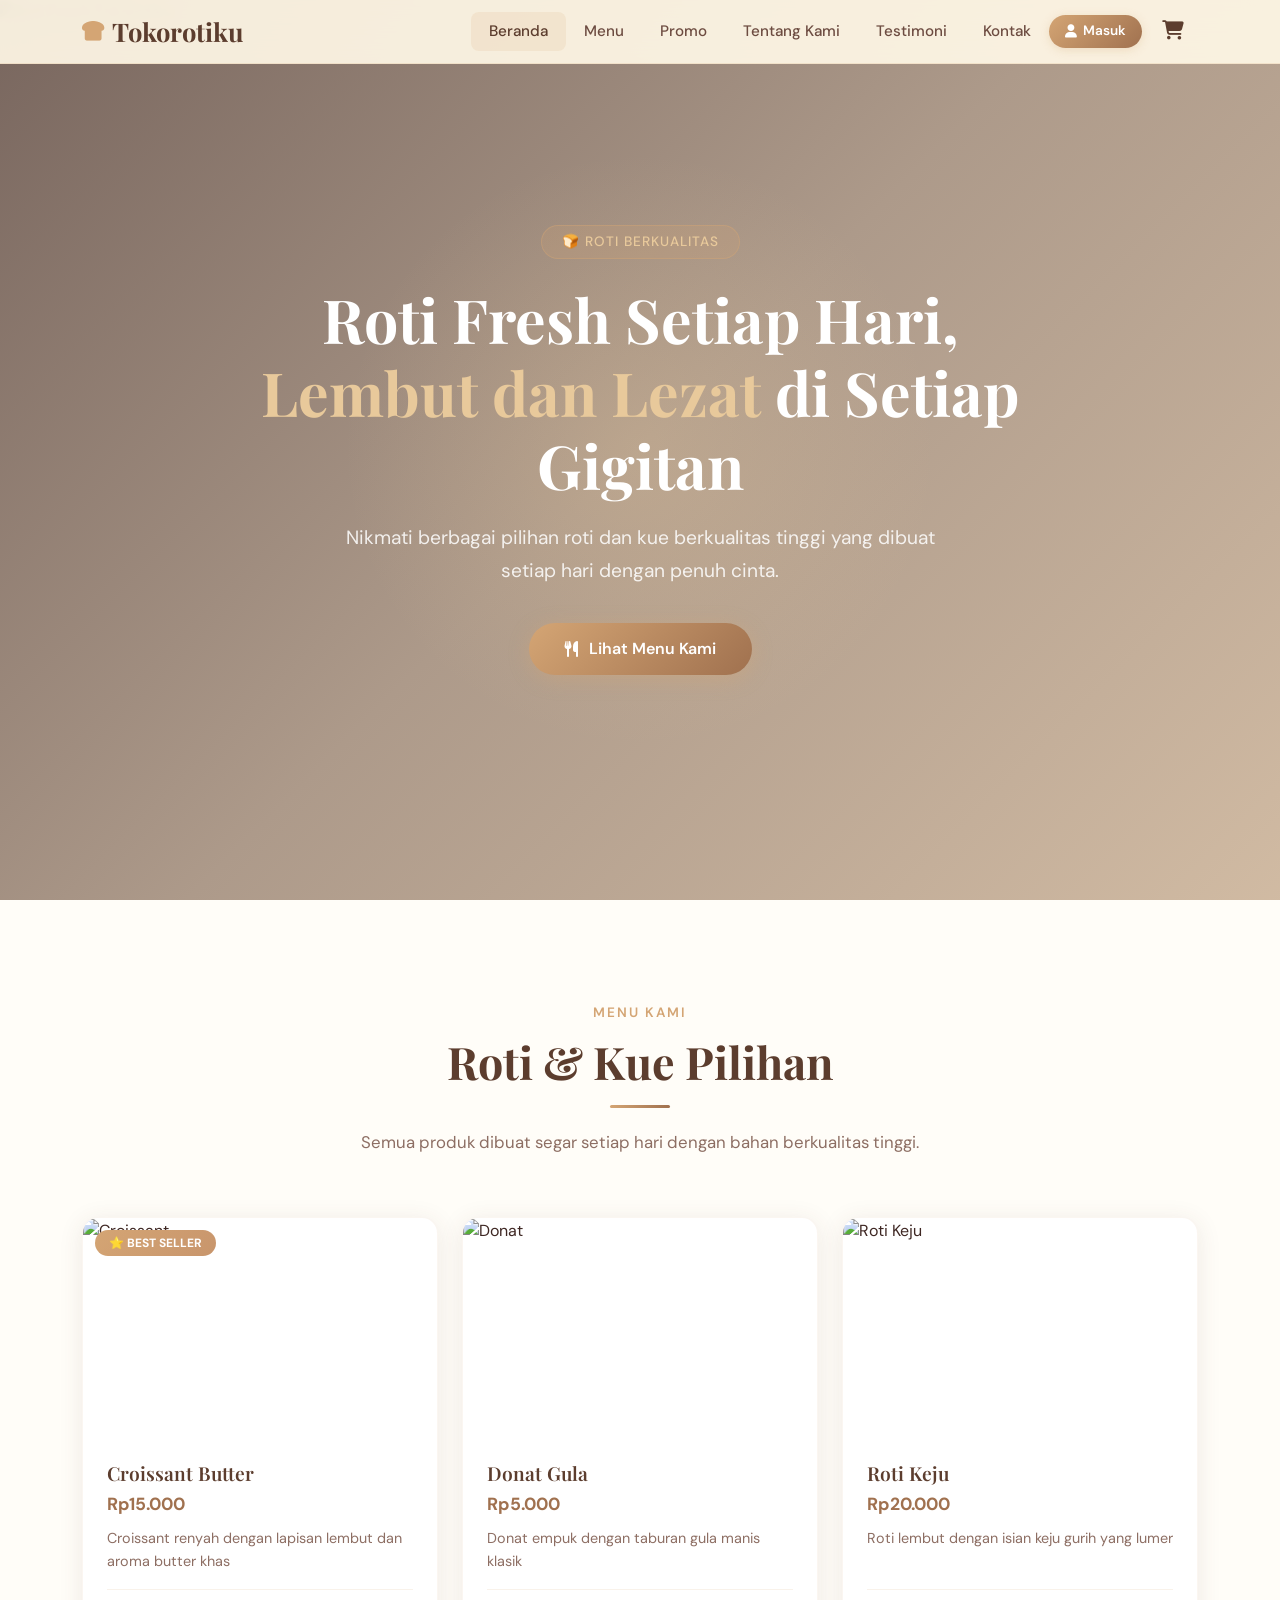
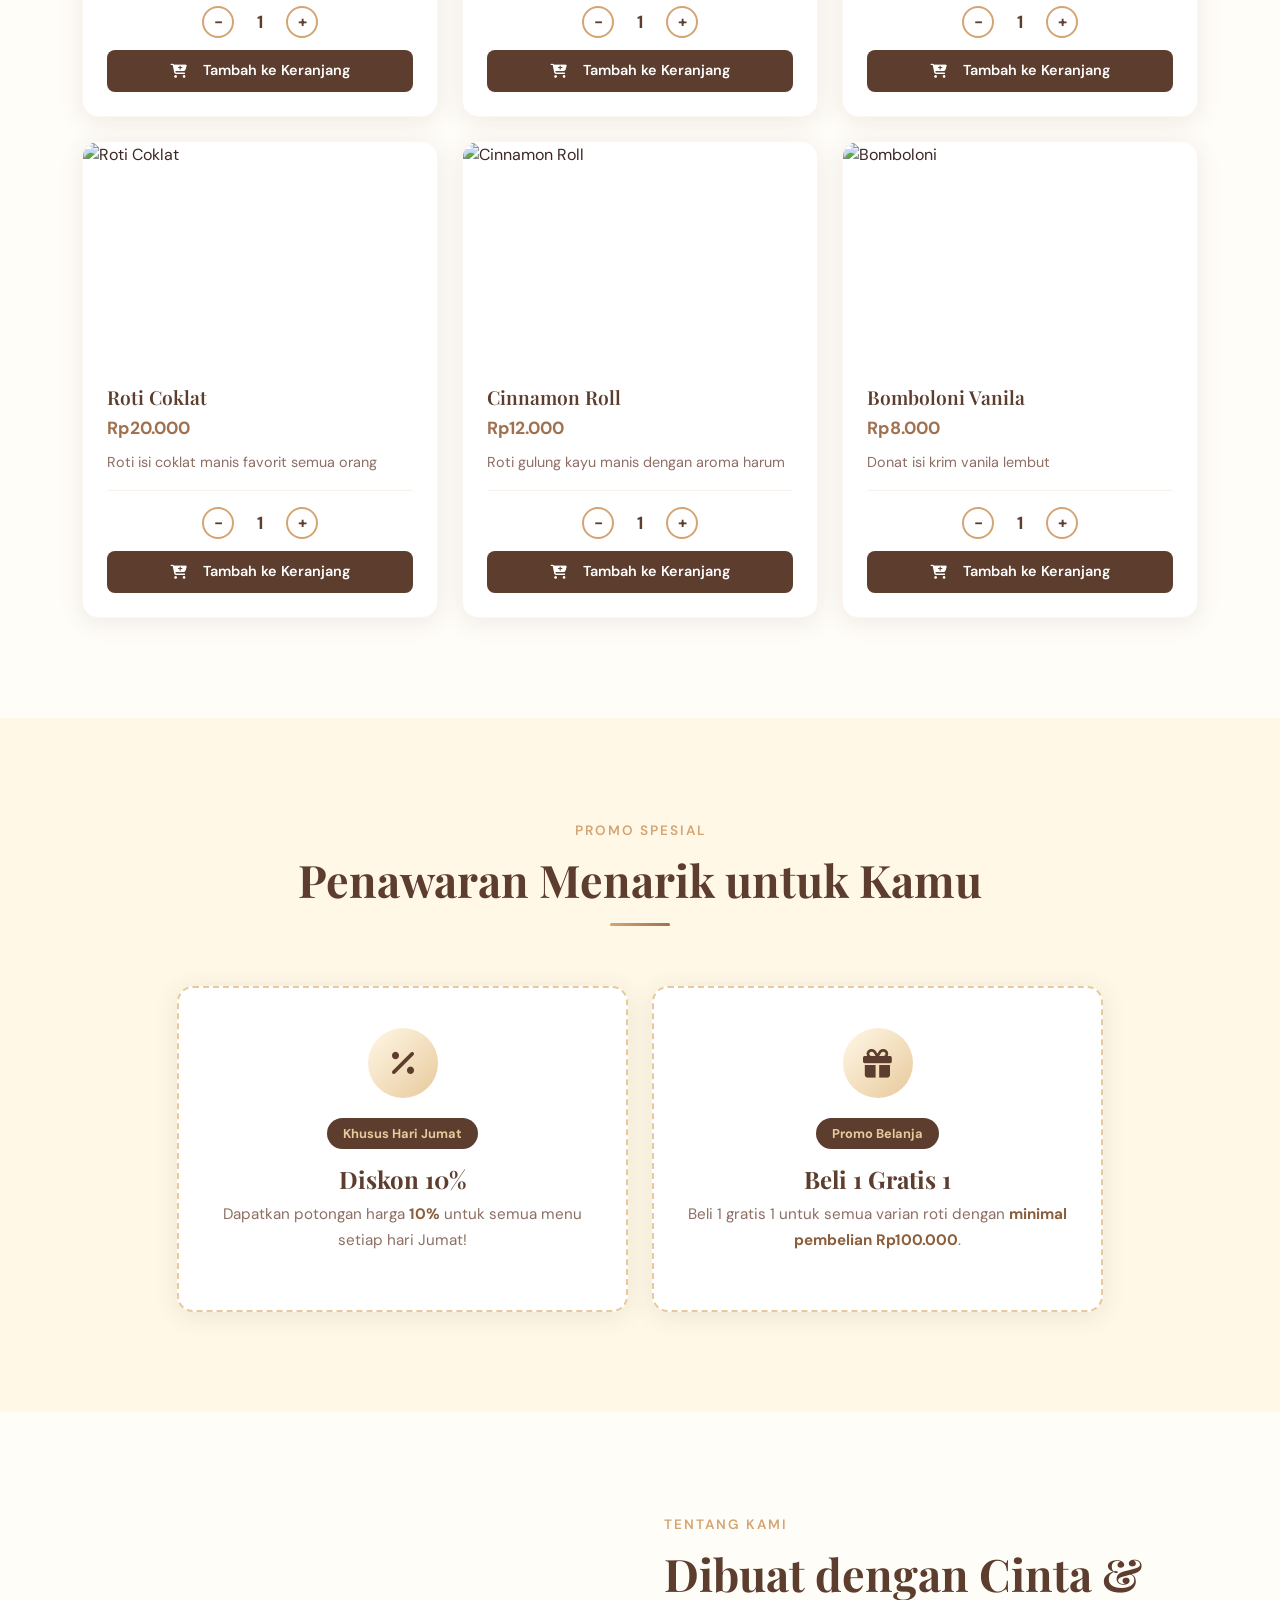
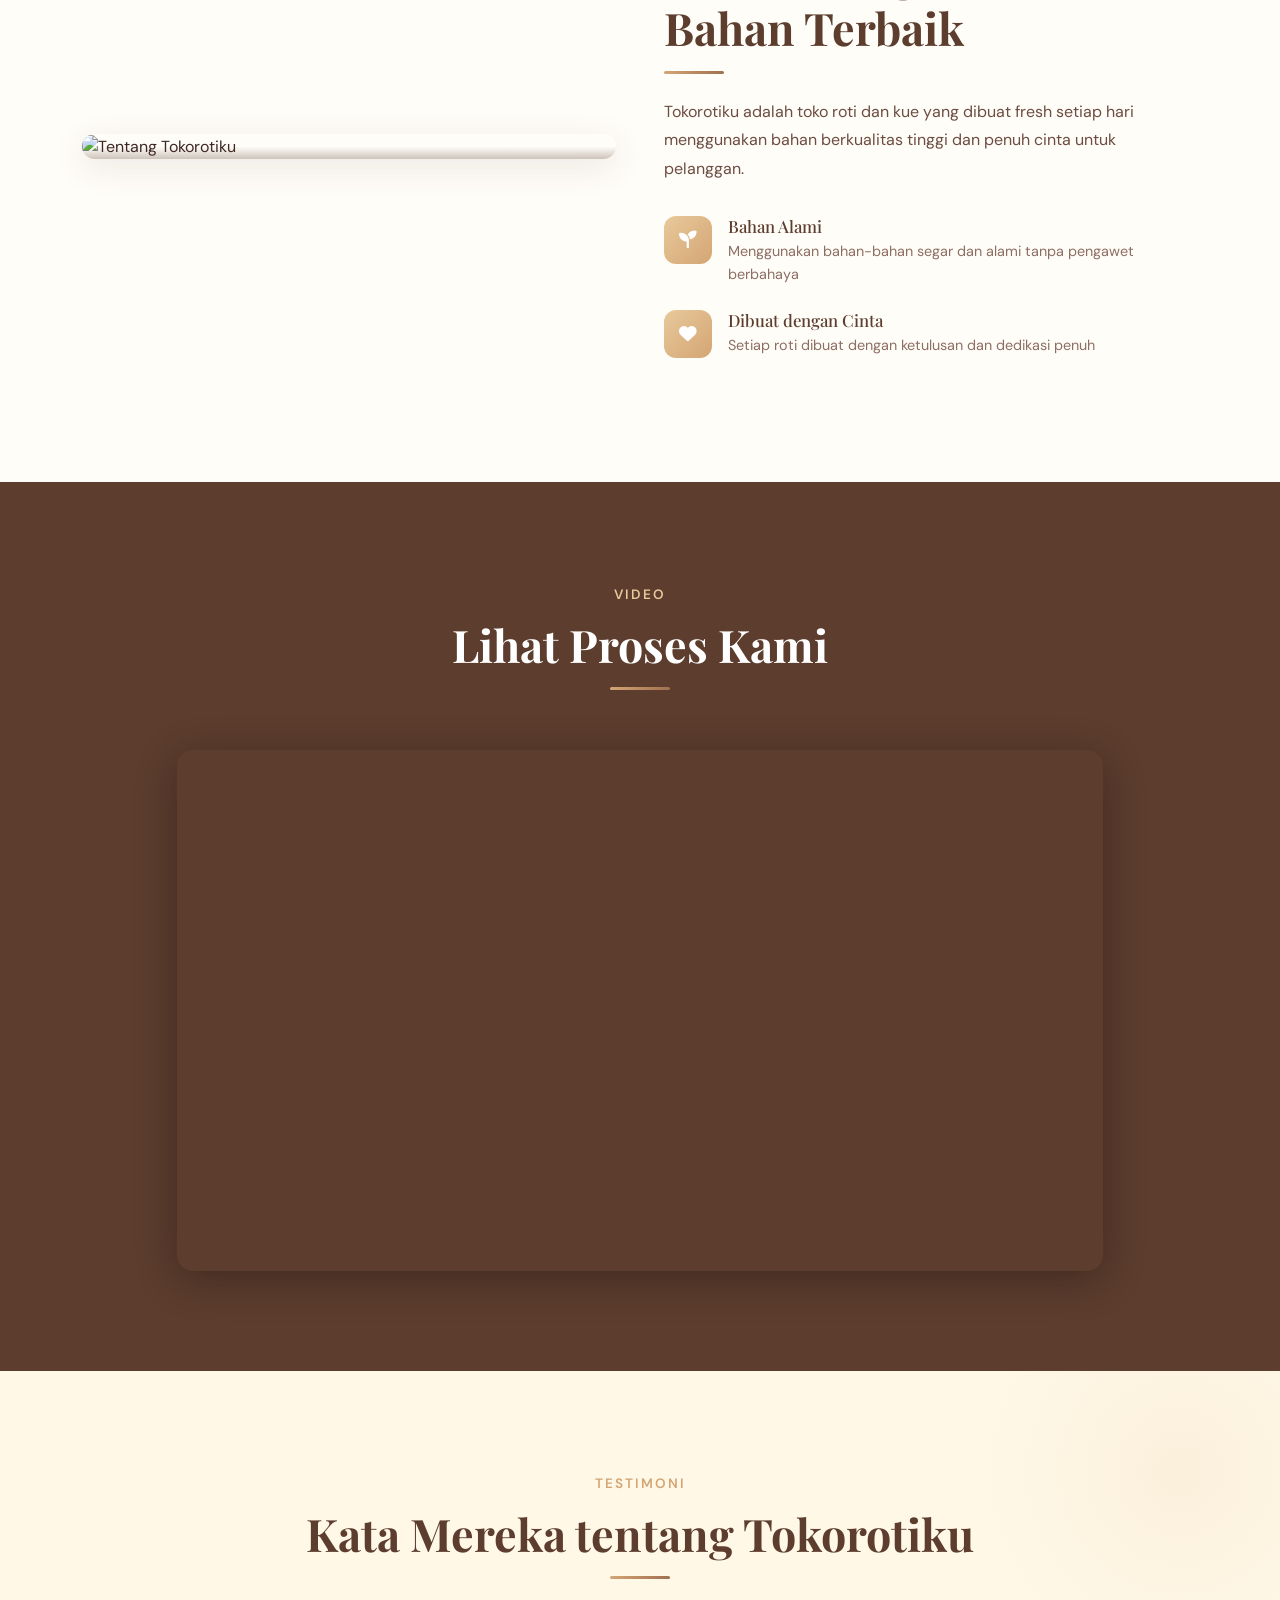
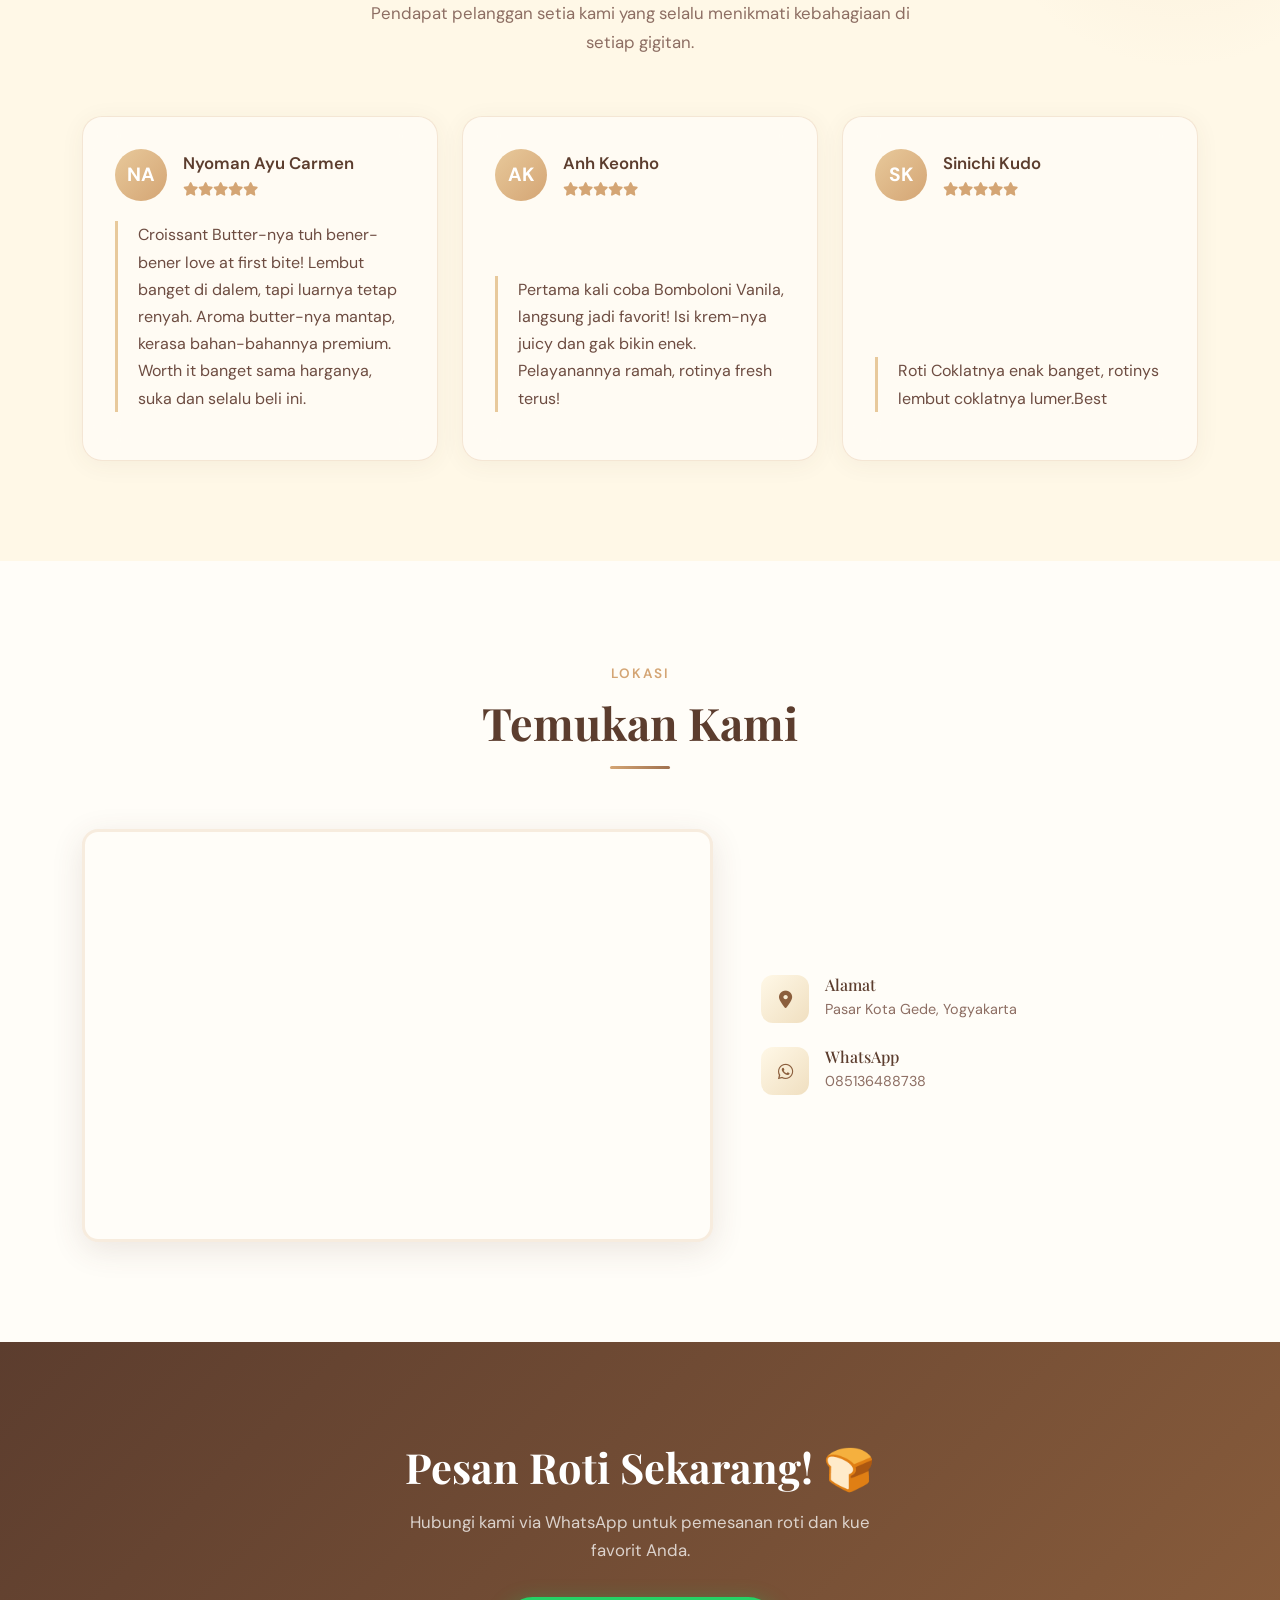
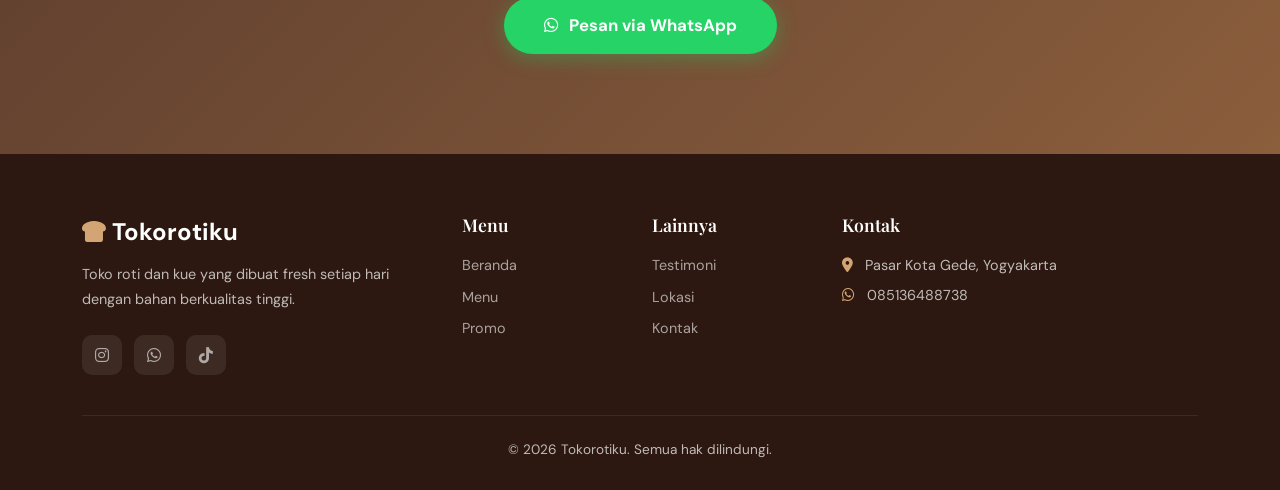
==== commit 4f253bc1: "Update index.html" ====
--- a/index.html
+++ b/index.html
@@ -329,7 +329,7 @@
                                 <div class="testi-stars"><i class="fas fa-star"></i><i class="fas fa-star"></i><i class="fas fa-star"></i><i class="fas fa-star"></i><i class="fas fa-star"></i></div>
                             </div>
                         </div>
-                        <p class="testi-text">Croissant Butter-nya tuh bener-bener love at first bite! Lembut banget di dalem, tapi luarnya tetap renyah. Aroma butter-nya juara, kerasa bahan-bahannya premium. Worth it banget sama harganya, suka selalu beli ini tiap mampir.</p>
+                        <p class="testi-text">Croissant Butter-nya tuh bener-bener love at first bite! Lembut banget di dalem, tapi luarnya tetap renyah. Aroma butter-nya mantap, kerasa bahan-bahannya premium. Worth it banget sama harganya, suka dan selalu beli ini.</p>
                     </div>
                 </div>
                 <!-- Testimoni 2 -->
@@ -342,7 +342,7 @@
                                 <div class="testi-stars"><i class="fas fa-star"></i><i class="fas fa-star"></i><i class="fas fa-star"></i><i class="fas fa-star"></i><i class="fas fa-star"></i></div>
                             </div>
                         </div>
-                        <p class="testi-text">Pertama kali coba Bomboloni Vanila, langsung jadi favorit! Isi krem-nya juicy dan gak bikin enek. Tempatnya juga aesthetic banget buat foto-foto dulu sebelum makan. Pelayanannya ramah, rotinya fresh terus!</p>
+                        <p class="testi-text">Pertama kali coba Bomboloni Vanila, langsung jadi favorit! Isi krem-nya juicy dan gak bikin enek. Pelayanannya ramah, rotinya fresh terus!</p>
                     </div>
                 </div>
                 <!-- Testimoni 3 -->
@@ -355,7 +355,7 @@
                                 <div class="testi-stars"><i class="fas fa-star"></i><i class="fas fa-star"></i><i class="fas fa-star"></i><i class="fas fa-star"></i><i class="fas fa-star"></i></div>
                             </div>
                         </div>
-                        <p class="testi-text">Roti Coklat dari sini emang the best. Teksturnya fluffy banget, coklatnya lumer pas digigit. Pagi-pagi mampir bawa pulang, aroma bakery-nya aja udah bikin semangat. Harga friendly, rasa bintang lima!</p>
+                        <p class="testi-text">Roti Coklatnya enak banget, rotinys lembut coklatnya lumer.Best</p>
                     </div>
                 </div>
             </div>
@@ -387,7 +387,7 @@
                 <div class="col-lg-2 col-md-4"><h5 class="footer-title">Lainnya</h5><a href="#testimoni" class="footer-link">Testimoni</a><a href="#lokasi" class="footer-link">Lokasi</a><a href="#kontak" class="footer-link">Kontak</a></div>
                 <div class="col-lg-4 col-md-4"><h5 class="footer-title">Kontak</h5><p style="font-size: 0.9rem; margin-bottom: 8px;"><i class="fas fa-map-marker-alt me-2" style="color: var(--gold);"></i> Pasar Kota Gede, Yogyakarta</p><p style="font-size: 0.9rem; margin-bottom: 0;"><i class="fab fa-whatsapp me-2" style="color: var(--gold);"></i> 085136488738</p></div>
             </div>
-            <div class="footer-bottom">&copy; 2025 Tokorotiku. Semua hak dilindungi.</div>
+            <div class="footer-bottom">&copy; 2026 Tokorotiku. Semua hak dilindungi.</div>
         </div>
     </footer>
 
@@ -475,7 +475,7 @@
             if(!user) { showToast('error', 'Sesi login habis.', 'login.html'); return; }
             let totalHarga = 0; let pesananText = '';
             cart.forEach((item, i) => { const sub = item.price * item.qty; totalHarga += sub; pesananText += `${i+1}. ${item.name} x${item.qty} = ${formatRupiah(sub)}\n`; });
-            const message = `Halo Tokorotiku, saya ingin memesan:\n\nNama Customer: ${user.name}\n\nPesanan:\n${pesananText}\nTotal Harga: ${formatRupiah(totalHarga)}\n\nTerima kasih.`;
+            const message = `Halo Tokorotiku, saya ingin memesan:\n\nNama: ${user.name}\n\nPesanan:\n${pesananText}\nTotal Harga: ${formatRupiah(totalHarga)}\n\nTerima kasih.`;
             window.open(`https://wa.me/6285136488738?text=${encodeURIComponent(message)}`, '_blank');
             cart = []; saveCart(); renderCart(); cartDropdown.classList.remove('show'); showToast('success', 'Pesanan berhasil dikirim ke WhatsApp!');
         });
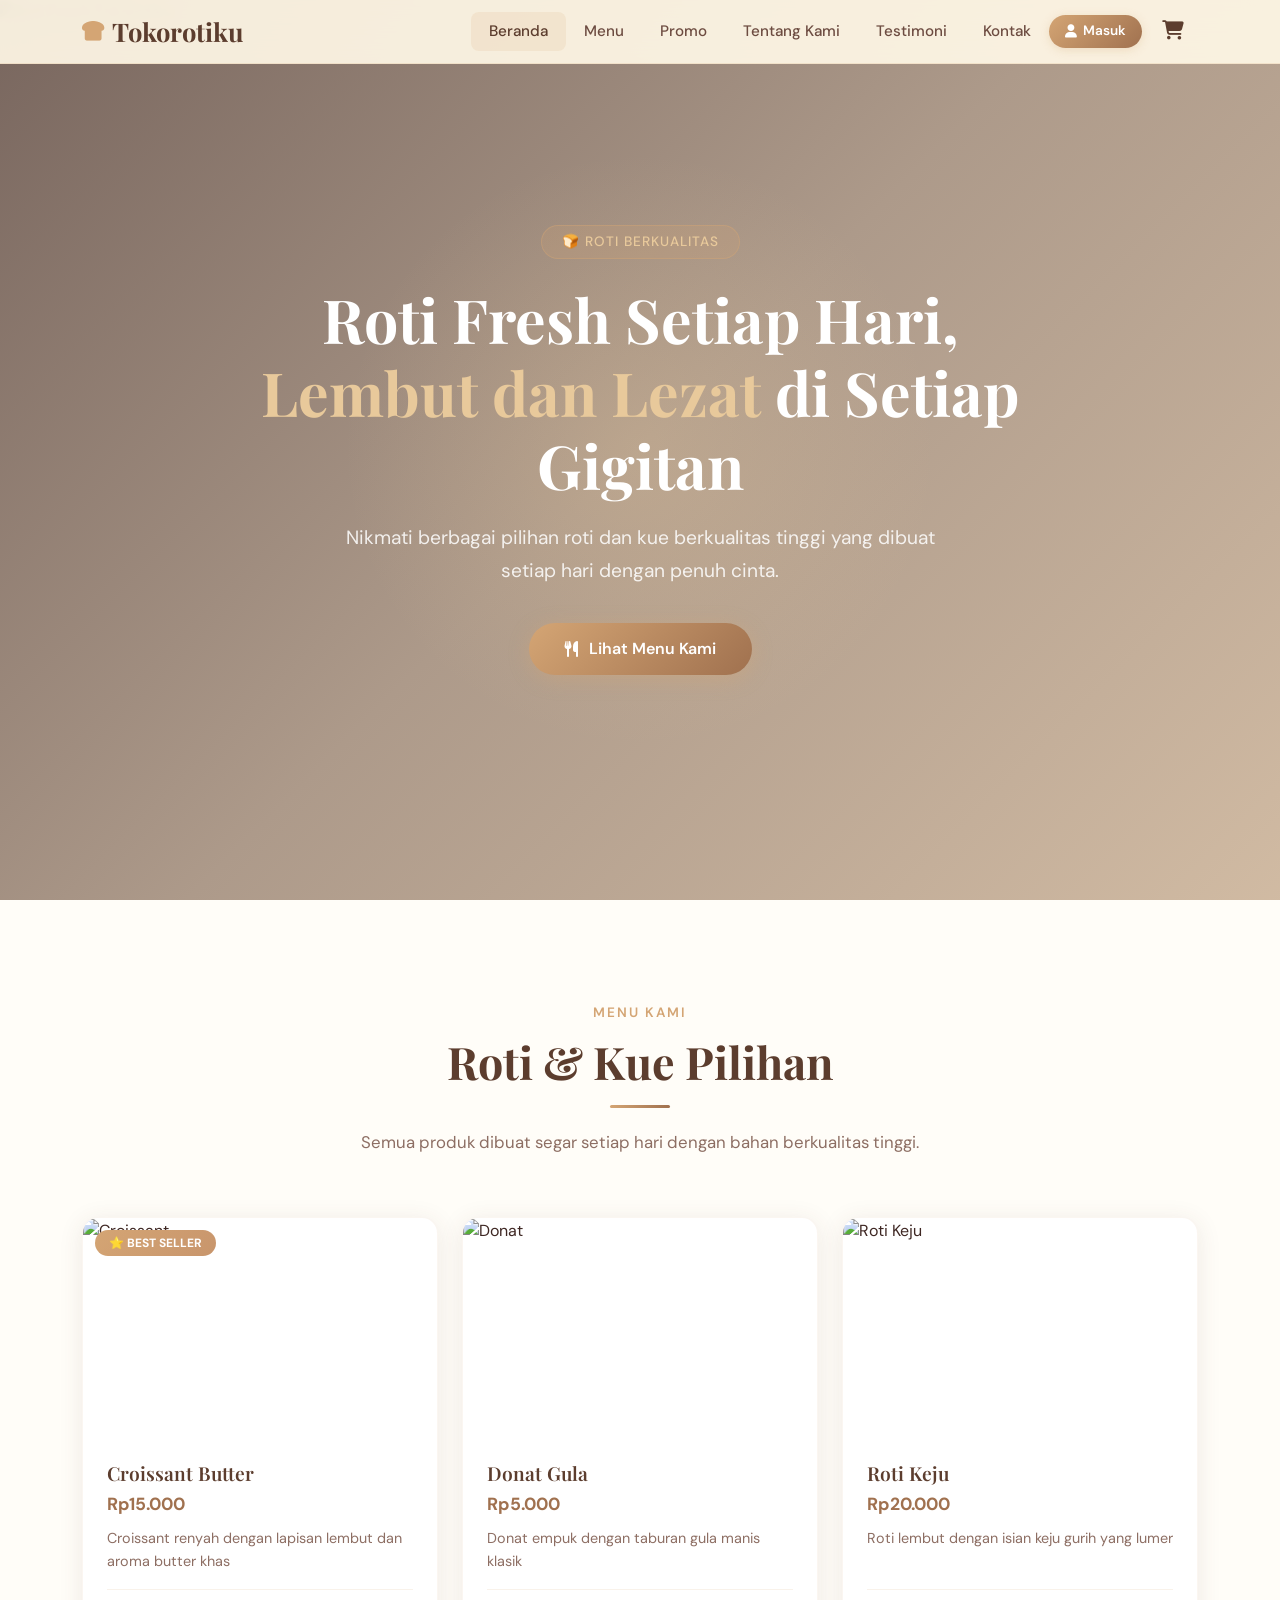
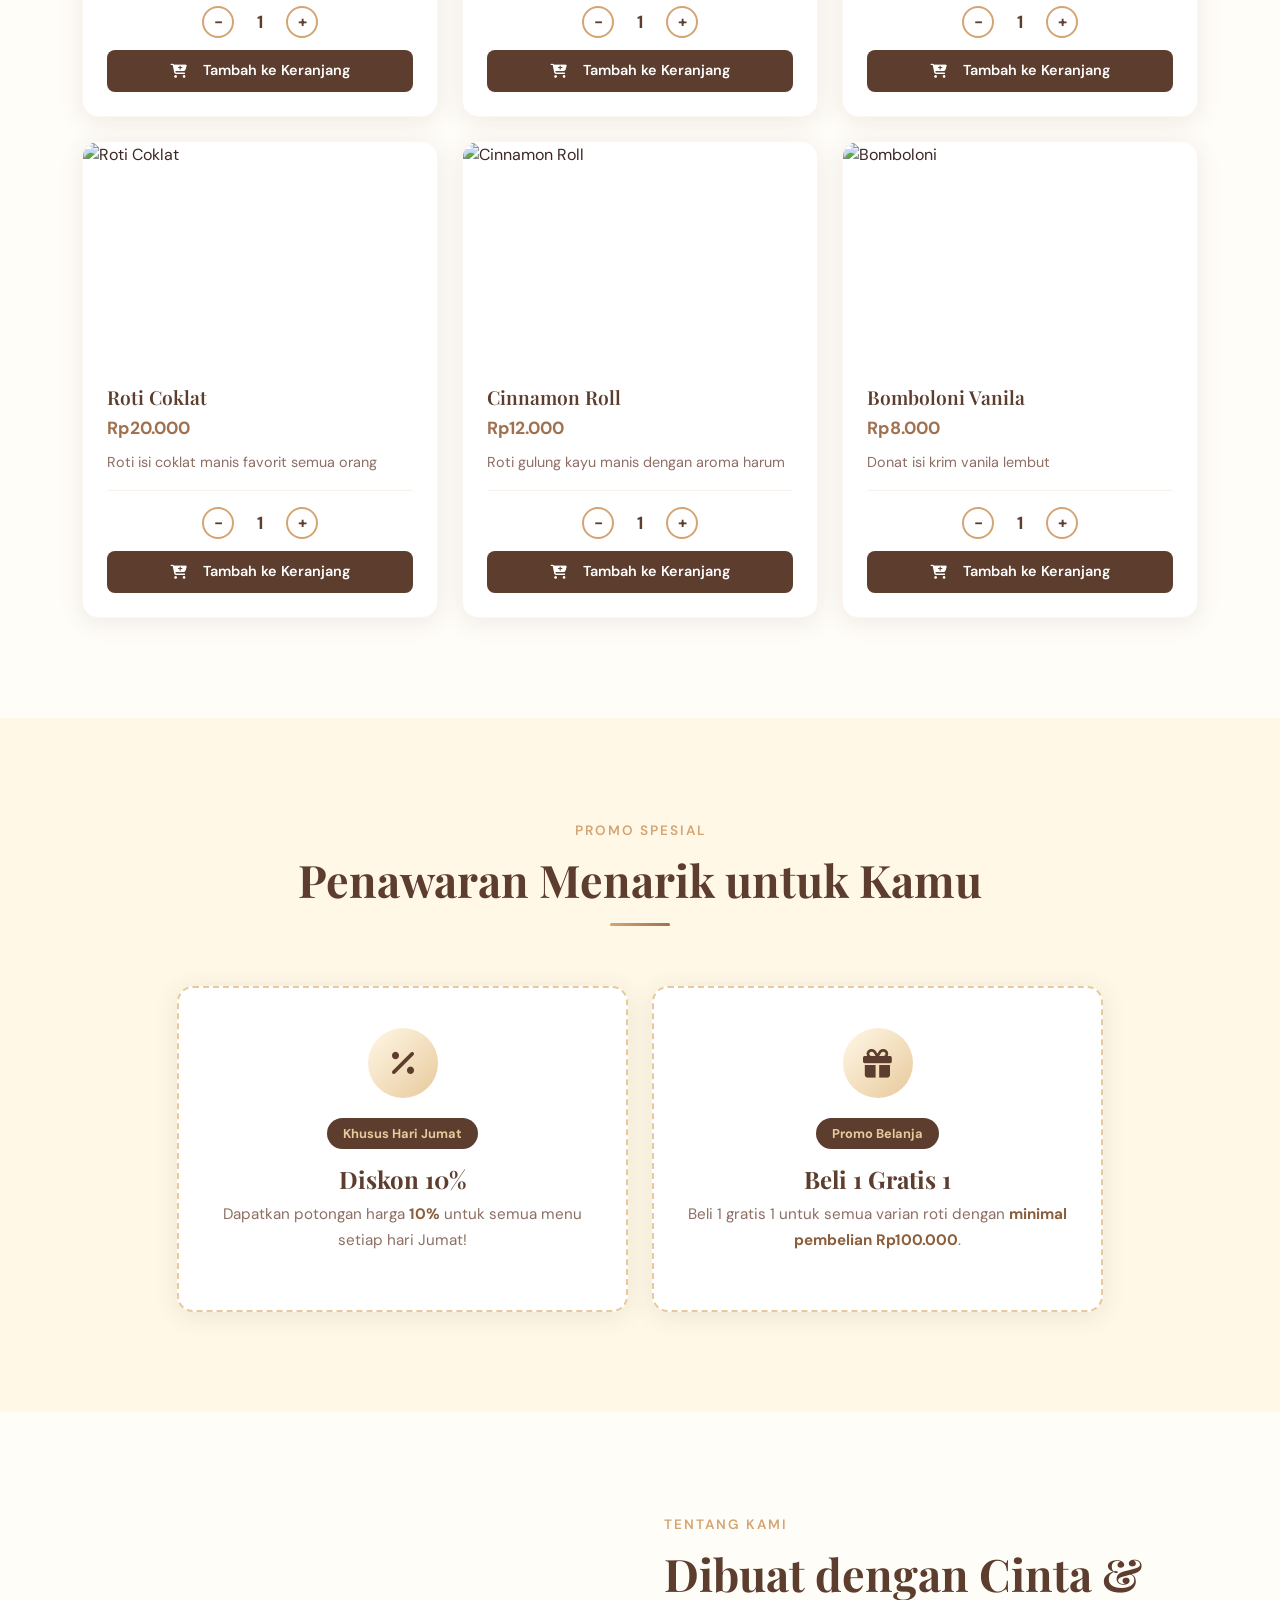
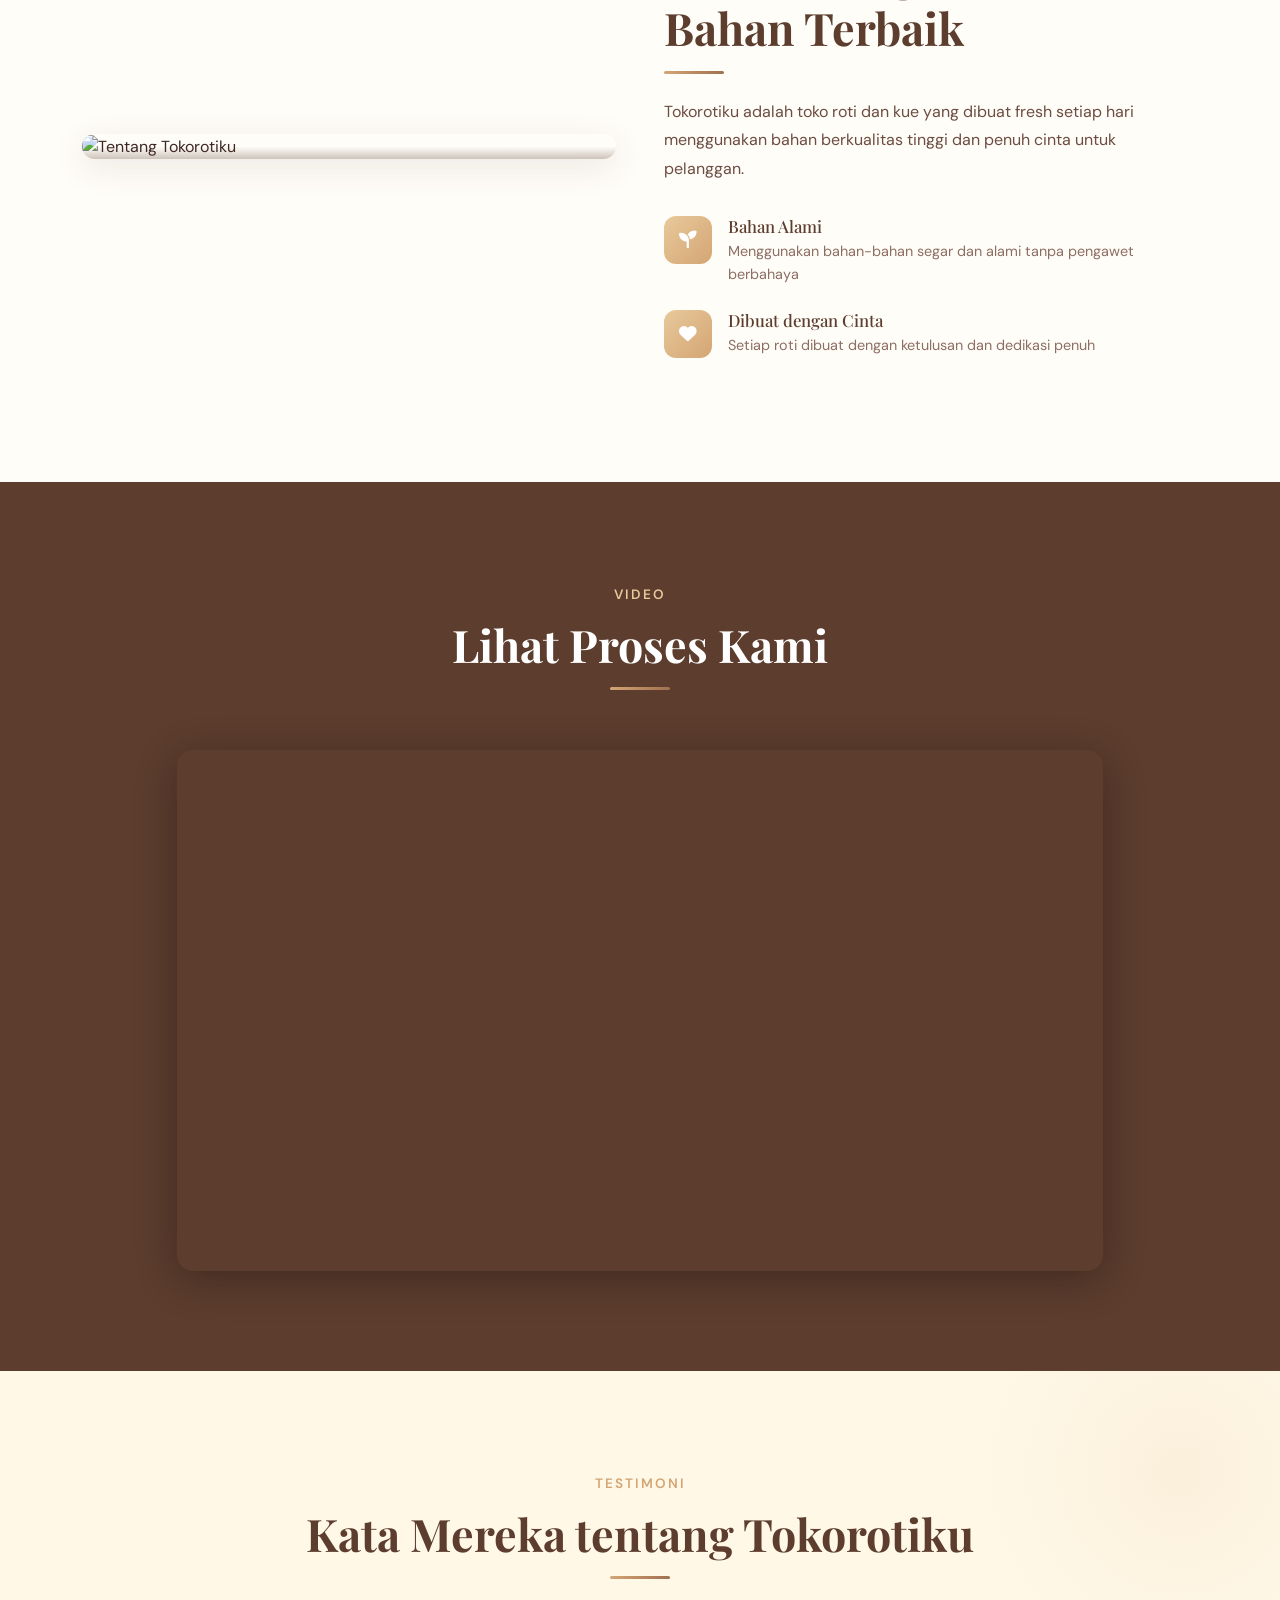
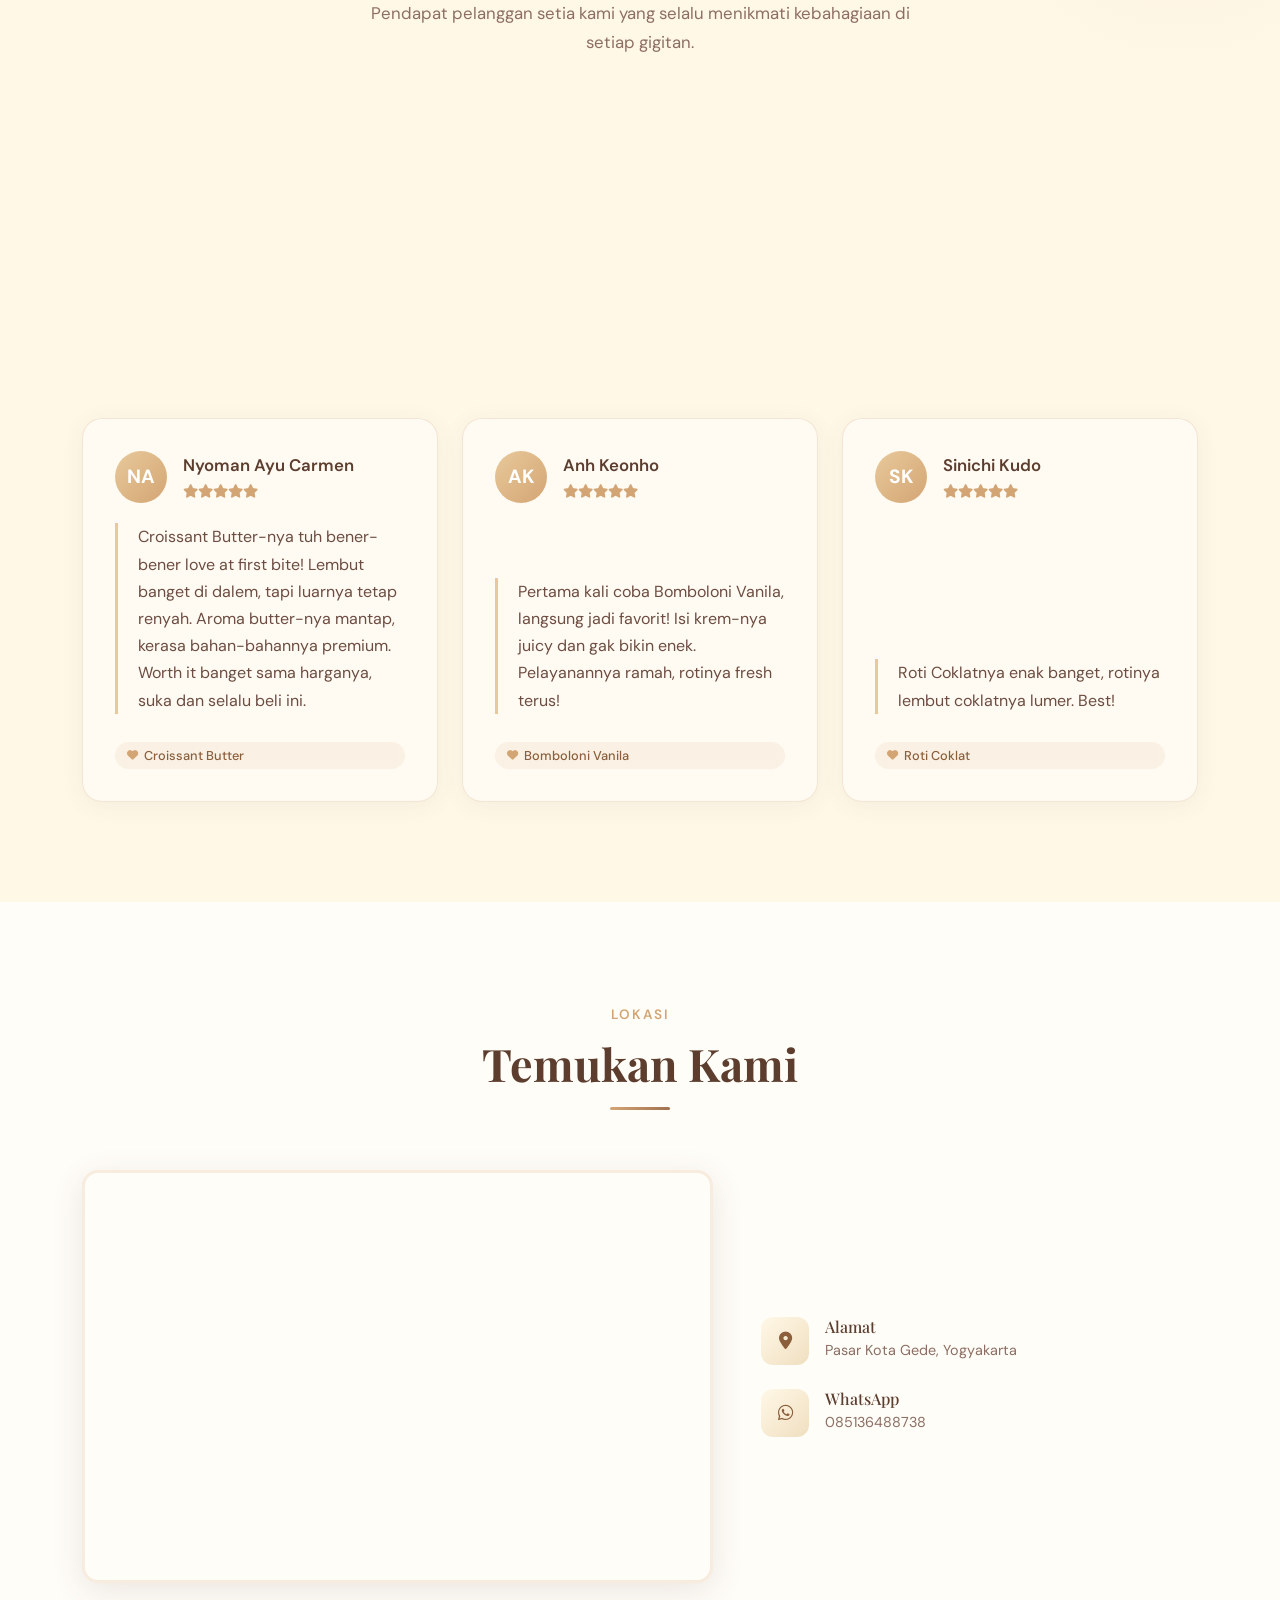
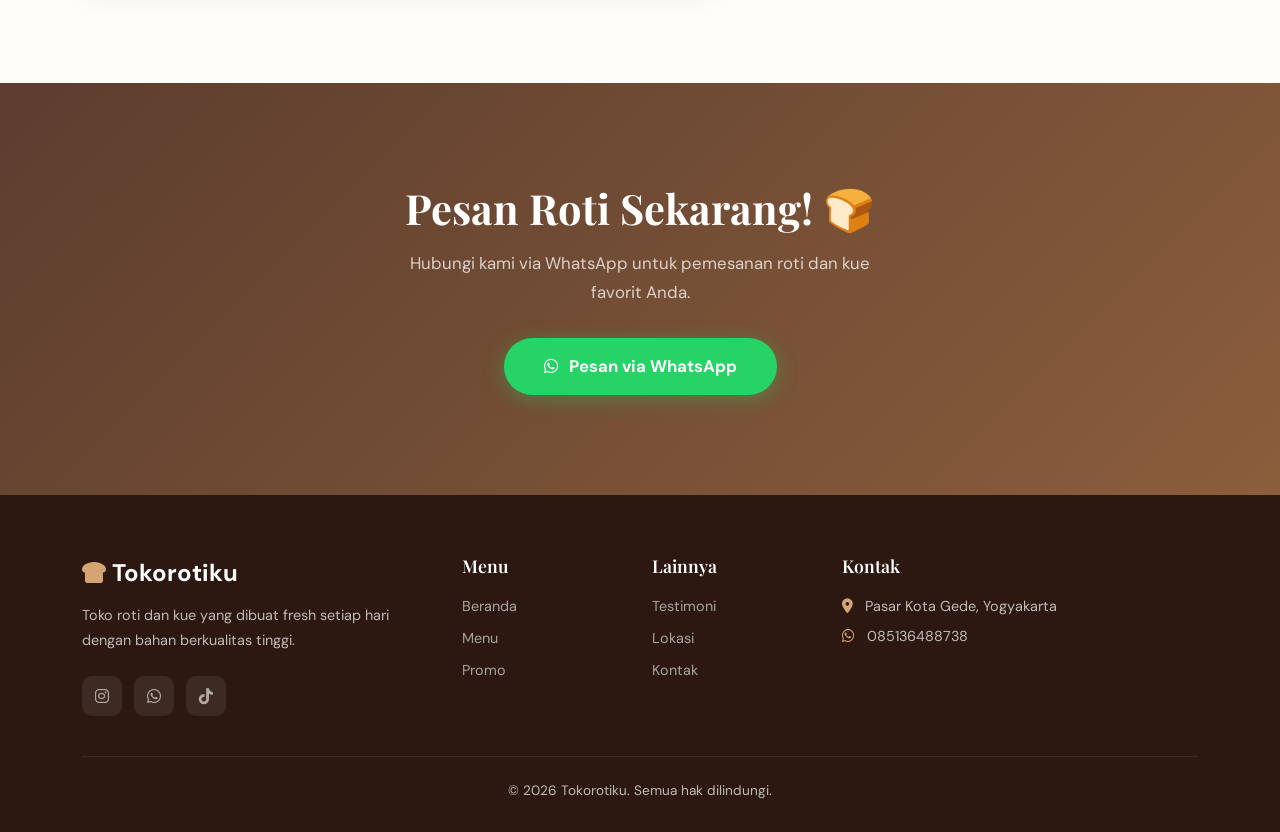
==== commit cc34b2d1: "Update index.html" ====
--- a/index.html
+++ b/index.html
@@ -156,11 +156,59 @@
         .testi-card { background: rgba(255, 253, 248, 0.7); backdrop-filter: blur(16px); -webkit-backdrop-filter: blur(16px); border: 1px solid rgba(212, 165, 116, 0.25); border-radius: 20px; padding: 32px; box-shadow: 0 4px 24px rgba(92, 61, 46, 0.06); transition: all 0.4s ease; height: 100%; display: flex; flex-direction: column; }
         .testi-card:hover { transform: translateY(-8px); box-shadow: 0 12px 40px rgba(92, 61, 46, 0.12), 0 0 20px rgba(212, 165, 116, 0.1); border-color: rgba(212, 165, 116, 0.5); }
         .testi-top { display: flex; align-items: center; gap: 16px; margin-bottom: 20px; }
-        .testi-avatar { width: 52px; height: 52px; border-radius: 50%; object-fit: cover; border: 2px solid var(--gold-soft); flex-shrink: 0; }
         .testi-avatar-initial { width: 52px; height: 52px; border-radius: 50%; background: linear-gradient(135deg, var(--gold-soft), var(--gold)); display: flex; align-items: center; justify-content: center; color: #fff; font-weight: 700; font-size: 1.2rem; flex-shrink: 0; }
         .testi-name { font-weight: 600; color: var(--brown-dark); font-size: 1.05rem; }
         .testi-stars { color: var(--gold); font-size: 0.85rem; margin-top: 4px; }
         .testi-text { color: var(--text-medium); font-size: 1rem; line-height: 1.7; position: relative; padding-left: 20px; border-left: 3px solid var(--gold-soft); margin-top: auto; }
+        .testi-fav-product { display: inline-flex; align-items: center; gap: 6px; margin-top: 12px; padding: 4px 12px; background: rgba(212, 165, 116, 0.12); border-radius: 20px; font-size: 0.8rem; color: var(--brown-medium); font-weight: 500; }
+
+        /* Dynamic testimonials container — invisible wrapper so grid works */
+        #dynamicTestimonials { display: contents; }
+
+        /* Testimoni new card animation */
+        @keyframes testiFadeIn { from { opacity: 0; transform: translateY(20px) scale(0.97); } to { opacity: 1; transform: translateY(0) scale(1); } }
+        .testi-card-new { animation: testiFadeIn 0.6s ease forwards; }
+
+        /* ======== MODAL TESTIMONI (GLASSMORPHISM) ======== */
+        .modal-overlay { position: fixed; inset: 0; background: rgba(62, 39, 35, 0.45); backdrop-filter: blur(8px); -webkit-backdrop-filter: blur(8px); z-index: 9000; display: none; align-items: center; justify-content: center; padding: 20px; }
+        .modal-overlay.show { display: flex; }
+        .modal-glass { background: rgba(255, 253, 248, 0.88); backdrop-filter: blur(24px); -webkit-backdrop-filter: blur(24px); border: 1px solid rgba(212, 165, 116, 0.3); border-radius: 24px; box-shadow: 0 24px 80px rgba(92, 61, 46, 0.25), 0 0 40px rgba(212, 165, 116, 0.08); padding: 40px; max-width: 500px; width: 100%; position: relative; animation: modalPop 0.5s cubic-bezier(0.34, 1.56, 0.64, 1); overflow: hidden; }
+        @keyframes modalPop { from { opacity: 0; transform: scale(0.85) translateY(30px); } to { opacity: 1; transform: scale(1) translateY(0); } }
+        .modal-glass .modal-close { position: absolute; top: 16px; right: 16px; width: 36px; height: 36px; border-radius: 50%; background: rgba(212, 165, 116, 0.15); border: none; color: var(--brown-dark); font-size: 1rem; cursor: pointer; display: flex; align-items: center; justify-content: center; transition: all 0.3s ease; z-index: 5; }
+        .modal-glass .modal-close:hover { background: rgba(212, 165, 116, 0.3); transform: rotate(90deg); }
+        .modal-glass h3 { font-size: 1.5rem; color: var(--brown-dark); margin-bottom: 6px; text-align: center; }
+        .modal-glass .modal-sub { text-align: center; color: var(--text-light); font-size: 0.95rem; margin-bottom: 28px; line-height: 1.6; }
+        .modal-glass .modal-icon-top { text-align: center; font-size: 2.5rem; margin-bottom: 16px; }
+
+        .form-group-testi { margin-bottom: 20px; }
+        .form-group-testi label { display: block; font-weight: 600; font-size: 0.9rem; color: var(--brown-dark); margin-bottom: 8px; }
+        .form-group-testi .form-control-glass { width: 100%; padding: 12px 16px; border-radius: 12px; border: 1px solid rgba(212, 165, 116, 0.3); background: rgba(255, 248, 231, 0.5); color: var(--text-dark); font-size: 0.95rem; font-family: 'DM Sans', sans-serif; transition: all 0.3s ease; outline: none; }
+        .form-group-testi .form-control-glass:focus { border-color: var(--gold); box-shadow: 0 0 0 3px rgba(212, 165, 116, 0.15); background: rgba(255, 248, 231, 0.8); }
+        .form-group-testi textarea.form-control-glass { resize: vertical; min-height: 100px; }
+        .form-group-testi select.form-control-glass { cursor: pointer; appearance: none; background-image: url("data:image/svg+xml,%3Csvg xmlns='http://www.w3.org/2000/svg' width='12' height='12' fill='%235C3D2E' viewBox='0 0 16 16'%3E%3Cpath d='M7.247 11.14 2.451 5.658C1.885 5.013 2.345 4 3.204 4h9.592a1 1 0 0 1 .753 1.659l-4.796 5.48a1 1 0 0 1-1.506 0z'/%3E%3C/svg%3E"); background-repeat: no-repeat; background-position: right 16px center; padding-right: 40px; }
+
+        .star-rating { display: flex; gap: 8px; margin-top: 4px; }
+        .star-rating .star { font-size: 2rem; color: var(--cream-dark); cursor: pointer; transition: all 0.25s ease; }
+        .star-rating .star:hover, .star-rating .star.hovered { color: var(--gold-soft); transform: scale(1.15); }
+        .star-rating .star.selected { color: var(--gold); transform: scale(1.1); }
+        @keyframes starPop { 0% { transform: scale(1); } 50% { transform: scale(1.35); } 100% { transform: scale(1.1); } }
+        .star-rating .star.pop { animation: starPop 0.35s ease; }
+
+        .btn-submit-testi { width: 100%; padding: 14px; border: none; border-radius: 14px; background: linear-gradient(135deg, var(--gold), var(--brown-light)); color: #FFFFFF; font-weight: 700; font-size: 1rem; cursor: pointer; transition: all 0.3s ease; box-shadow: 0 4px 20px rgba(212, 165, 116, 0.35); display: flex; align-items: center; justify-content: center; gap: 10px; margin-top: 8px; }
+        .btn-submit-testi:hover { transform: translateY(-3px); box-shadow: 0 8px 30px rgba(212, 165, 116, 0.45); }
+        .btn-submit-testi:active { transform: translateY(-1px); }
+
+        .thankyou-actions { display: flex; gap: 12px; margin-top: 24px; }
+        .thankyou-actions button { flex: 1; padding: 14px; border-radius: 14px; font-weight: 600; font-size: 0.95rem; cursor: pointer; transition: all 0.3s ease; border: none; display: flex; align-items: center; justify-content: center; gap: 8px; }
+        .btn-write-testi { background: linear-gradient(135deg, var(--gold), var(--brown-light)); color: #FFFFFF; box-shadow: 0 4px 16px rgba(212, 165, 116, 0.35); }
+        .btn-write-testi:hover { transform: translateY(-2px); box-shadow: 0 6px 24px rgba(212, 165, 116, 0.45); }
+        .btn-skip-testi { background: rgba(212, 165, 116, 0.12); color: var(--brown-medium); }
+        .btn-skip-testi:hover { background: rgba(212, 165, 116, 0.2); }
+
+        .modal-particles { position: absolute; inset: 0; pointer-events: none; overflow: hidden; z-index: 0; border-radius: 24px; }
+        .modal-particles .particle { position: absolute; opacity: 0.08; font-size: 1.2rem; color: var(--gold); animation: floatParticle linear infinite; }
+        @keyframes floatParticle { 0% { transform: translateY(100%) rotate(0deg); opacity: 0; } 10% { opacity: 0.1; } 90% { opacity: 0.1; } 100% { transform: translateY(-100%) rotate(360deg); opacity: 0; } }
+        .modal-glass > *:not(.modal-particles):not(.modal-close) { position: relative; z-index: 1; }
 
         /* LOKASI */
         .map-wrapper { border-radius: 16px; overflow: hidden; box-shadow: var(--shadow-card); border: 3px solid rgba(212, 165, 116, 0.2); }
@@ -208,6 +256,9 @@
 
         @media (max-width: 768px) {
             .section-padding { padding: 70px 0; } .menu-card-img { height: 180px; } .about-img-wrapper img { height: 280px; } .map-wrapper iframe { height: 300px; } .cart-dropdown { width: 320px; right: -50px; }
+            .modal-glass { padding: 28px 24px; }
+            .star-rating .star { font-size: 1.6rem; }
+            .thankyou-actions { flex-direction: column; }
         }
     </style>
 </head>
@@ -318,9 +369,15 @@
                 <div class="section-divider"></div>
                 <p class="section-desc">Pendapat pelanggan setia kami yang selalu menikmati kebahagiaan di setiap gigitan.</p>
             </div>
-            <div class="row g-4">
-                <!-- Testimoni 1 -->
-                <div class="col-lg-4 col-md-6 fade-up">
+            <div class="row g-4" id="testiList">
+
+                <!-- ===== DYNAMIC TESTIMONIALS (dari localStorage) ===== -->
+                <div id="dynamicTestimonials"></div>
+
+                <!-- ===== DEFAULT TESTIMONIALS (hardcoded, TIDAK PERNAH DIHAPUS JS) ===== -->
+
+                <!-- Testimoni 1: Nyoman Ayu Carmen -->
+                <div class="col-lg-4 col-md-6 fade-up testi-default">
                     <div class="testi-card">
                         <div class="testi-top">
                             <div class="testi-avatar-initial">NA</div>
@@ -330,10 +387,12 @@
                             </div>
                         </div>
                         <p class="testi-text">Croissant Butter-nya tuh bener-bener love at first bite! Lembut banget di dalem, tapi luarnya tetap renyah. Aroma butter-nya mantap, kerasa bahan-bahannya premium. Worth it banget sama harganya, suka dan selalu beli ini.</p>
+                        <div class="testi-fav-product"><i class="fas fa-heart" style="color:var(--gold);font-size:0.7rem;"></i> Croissant Butter</div>
                     </div>
                 </div>
-                <!-- Testimoni 2 -->
-                <div class="col-lg-4 col-md-6 fade-up">
+
+                <!-- Testimoni 2: Anh Keonho -->
+                <div class="col-lg-4 col-md-6 fade-up testi-default">
                     <div class="testi-card">
                         <div class="testi-top">
                             <div class="testi-avatar-initial">AK</div>
@@ -343,10 +402,12 @@
                             </div>
                         </div>
                         <p class="testi-text">Pertama kali coba Bomboloni Vanila, langsung jadi favorit! Isi krem-nya juicy dan gak bikin enek. Pelayanannya ramah, rotinya fresh terus!</p>
+                        <div class="testi-fav-product"><i class="fas fa-heart" style="color:var(--gold);font-size:0.7rem;"></i> Bomboloni Vanila</div>
                     </div>
                 </div>
-                <!-- Testimoni 3 -->
-                <div class="col-lg-4 col-md-6 fade-up">
+
+                <!-- Testimoni 3: Sinichi Kudo — TYPO SUDAH DIPERBAIKI -->
+                <div class="col-lg-4 col-md-6 fade-up testi-default">
                     <div class="testi-card">
                         <div class="testi-top">
                             <div class="testi-avatar-initial">SK</div>
@@ -355,9 +416,11 @@
                                 <div class="testi-stars"><i class="fas fa-star"></i><i class="fas fa-star"></i><i class="fas fa-star"></i><i class="fas fa-star"></i><i class="fas fa-star"></i></div>
                             </div>
                         </div>
-                        <p class="testi-text">Roti Coklatnya enak banget, rotinys lembut coklatnya lumer.Best</p>
+                        <p class="testi-text">Roti Coklatnya enak banget, rotinya lembut coklatnya lumer. Best!</p>
+                        <div class="testi-fav-product"><i class="fas fa-heart" style="color:var(--gold);font-size:0.7rem;"></i> Roti Coklat</div>
                     </div>
                 </div>
+
             </div>
         </div>
     </section>
@@ -392,6 +455,70 @@
     </footer>
 
     <button class="back-to-top" id="backToTop"><i class="fas fa-chevron-up"></i></button>
+
+    <!-- ======== MODAL: THANK YOU AFTER CHECKOUT ======== -->
+    <div class="modal-overlay" id="thankYouModal">
+        <div class="modal-glass">
+            <div class="modal-particles" id="thankYouParticles"></div>
+            <button class="modal-close" onclick="closeThankYouModal()"><i class="fas fa-times"></i></button>
+            <div class="modal-icon-top">🍞✨</div>
+            <h3>Terima Kasih Sudah Memesan di Tokorotiku!</h3>
+            <p class="modal-sub">Bagikan pengalamanmu setelah menikmati roti kami. Testimoni kamu sangat berarti untuk kami!</p>
+            <div class="thankyou-actions">
+                <button class="btn-write-testi" onclick="openTestiForm()"><i class="fas fa-pen-fancy"></i> Tulis Testimoni</button>
+                <button class="btn-skip-testi" onclick="closeThankYouModal()"><i class="fas fa-times"></i> Nanti Saja</button>
+            </div>
+        </div>
+    </div>
+
+    <!-- ======== MODAL: FORM TESTIMONI ======== -->
+    <div class="modal-overlay" id="testiFormModal">
+        <div class="modal-glass">
+            <div class="modal-particles" id="testiFormParticles"></div>
+            <button class="modal-close" onclick="closeTestiForm()"><i class="fas fa-times"></i></button>
+            <div class="modal-icon-top">💛</div>
+            <h3>Tulis Testimoni Kamu</h3>
+            <p class="modal-sub">Ceritakan pengalamanmu menikmati roti Tokorotiku</p>
+
+            <div class="form-group-testi">
+                <label><i class="fas fa-user me-1" style="color:var(--gold);"></i> Nama Kamu</label>
+                <input type="text" class="form-control-glass" id="testiNameInput" readonly placeholder="Nama dari akun login">
+            </div>
+
+            <div class="form-group-testi">
+                <label><i class="fas fa-star me-1" style="color:var(--gold);"></i> Rating</label>
+                <div class="star-rating" id="starRating">
+                    <span class="star" data-value="1"><i class="fas fa-star"></i></span>
+                    <span class="star" data-value="2"><i class="fas fa-star"></i></span>
+                    <span class="star" data-value="3"><i class="fas fa-star"></i></span>
+                    <span class="star" data-value="4"><i class="fas fa-star"></i></span>
+                    <span class="star" data-value="5"><i class="fas fa-star"></i></span>
+                </div>
+            </div>
+
+            <div class="form-group-testi">
+                <label><i class="fas fa-comment-dots me-1" style="color:var(--gold);"></i> Testimoni Kamu</label>
+                <textarea class="form-control-glass" id="testiTextInput" placeholder="Tulis pengalamanmu di sini..."></textarea>
+            </div>
+
+            <div class="form-group-testi">
+                <label><i class="fas fa-bread-slice me-1" style="color:var(--gold);"></i> Produk Favorit <span style="font-weight:400;color:var(--text-light);">(optional)</span></label>
+                <select class="form-control-glass" id="testiFavProduct">
+                    <option value="">-- Pilih produk favorit --</option>
+                    <option value="Croissant Butter">Croissant Butter</option>
+                    <option value="Donat Gula">Donat Gula</option>
+                    <option value="Roti Keju">Roti Keju</option>
+                    <option value="Roti Coklat">Roti Coklat</option>
+                    <option value="Cinnamon Roll">Cinnamon Roll</option>
+                    <option value="Bomboloni Vanila">Bomboloni Vanila</option>
+                </select>
+            </div>
+
+            <button class="btn-submit-testi" onclick="submitTestimonial()">
+                <i class="fas fa-paper-plane"></i> Kirim Testimoni
+            </button>
+        </div>
+    </div>
 
     <script src="https://cdn.jsdelivr.net/npm/bootstrap@5.3.0/dist/js/bootstrap.bundle.min.js"></script>
 
@@ -469,6 +596,7 @@
         function changeCartQty(index, delta) { cart[index].qty += delta; if (cart[index].qty < 1) cart.splice(index, 1); saveCart(); renderCart(); }
         function removeCartItem(index) { cart.splice(index, 1); saveCart(); renderCart(); }
 
+        // ======== CHECKOUT WHATSAPP + TRIGGER TESTIMONI MODAL ========
         document.getElementById('btnCheckoutWA').addEventListener('click', () => {
             if(cart.length === 0) return;
             const user = JSON.parse(localStorage.getItem('tokorotiku_user'));
@@ -477,7 +605,9 @@
             cart.forEach((item, i) => { const sub = item.price * item.qty; totalHarga += sub; pesananText += `${i+1}. ${item.name} x${item.qty} = ${formatRupiah(sub)}\n`; });
             const message = `Halo Tokorotiku, saya ingin memesan:\n\nNama: ${user.name}\n\nPesanan:\n${pesananText}\nTotal Harga: ${formatRupiah(totalHarga)}\n\nTerima kasih.`;
             window.open(`https://wa.me/6285136488738?text=${encodeURIComponent(message)}`, '_blank');
-            cart = []; saveCart(); renderCart(); cartDropdown.classList.remove('show'); showToast('success', 'Pesanan berhasil dikirim ke WhatsApp!');
+            cart = []; saveCart(); renderCart(); cartDropdown.classList.remove('show');
+            showToast('success', 'Pesanan berhasil dikirim ke WhatsApp!');
+            setTimeout(() => openThankYouModal(), 800);
         });
 
         document.querySelectorAll('.menu-card').forEach(card => {
@@ -492,7 +622,288 @@
         document.getElementById('cartCloseBtn').addEventListener('click', () => cartDropdown.classList.remove('show'));
         document.addEventListener('click', (e) => { if (!cartDropdown.contains(e.target) && !document.getElementById('cartToggleBtn').contains(e.target)) cartDropdown.classList.remove('show'); });
 
-        window.addEventListener('DOMContentLoaded', () => { checkAuth(); loadCart(); });
+
+        // ================================================================
+        // ======== SISTEM TESTIMONI — FIX: DEFAULT TETAP, DYNAMIC PREPEND ========
+        // ================================================================
+
+        // Nama testimoni yang ada di HTML (hardcoded) — dipakai untuk cek duplikat
+        const HARDCODED_TESTI_NAMES = ['Nyoman Ayu Carmen', 'Anh Keonho', 'Sinichi Kudo'];
+
+        // Data seed: testimoni tambahan yang diisi saat pertama kali (belum ada localStorage)
+        // TIDAK mengandung 3 nama hardcoded di atas
+        const SEED_TESTIMONIALS = [
+            { name: "Rina Wulandari", initial: "RW", rating: 5, text: "Cinnamon Roll-nya wangi banget kayu manisnya, rotinya empuk dan icing-nya pas! Cocok banget buat teman kopi sore. Pasti repeat order!", favProduct: "Cinnamon Roll" },
+            { name: "Budi Santoso", initial: "BS", rating: 4, text: "Donat Gulanya klasik tapi bikin nagih. Empuk, gak terlalu manis, dan murah meriah. Anak-anak di rumah suka semua!", favProduct: "Donat Gula" },
+            { name: "Dinda Maharani", initial: "DM", rating: 5, text: "Roti Kejunya juara! Kejunya lumer dan gurih, rotinya super soft. Udah jadi langganan tiap weekend. Packaging-nya juga cantik, cocok buat hadiah.", favProduct: "Roti Keju" }
+        ];
+
+        // --- Load testimonials dari localStorage ---
+        function loadTestimonials() {
+            const saved = localStorage.getItem('tokorotiku_testimonials');
+            if (saved) {
+                try {
+                    const data = JSON.parse(saved);
+                    if (Array.isArray(data) && data.length > 0) return data;
+                } catch(e) { /* fall through to seed */ }
+            }
+            // Pertama kali: seed dengan data tambahan
+            saveTestimonials(SEED_TESTIMONIALS);
+            return [...SEED_TESTIMONIALS];
+        }
+
+        // --- Save testimonials ke localStorage ---
+        function saveTestimonials(data) {
+            localStorage.setItem('tokorotiku_testimonials', JSON.stringify(data));
+        }
+
+        // --- Migrasi: hapus duplikat hardcoded yang nyasar ke localStorage lama ---
+        function migrateTestimonials() {
+            const saved = localStorage.getItem('tokorotiku_testimonials');
+            if (!saved) return;
+            try {
+                let data = JSON.parse(saved);
+                if (!Array.isArray(data)) return;
+                const before = data.length;
+                data = data.filter(t => !HARDCODED_TESTI_NAMES.includes(t.name));
+                if (data.length !== before) {
+                    saveTestimonials(data);
+                    console.log(`[Tokorotiku] Migrasi: ${before - data.length} duplikat hardcoded testimoni dihapus dari localStorage.`);
+                }
+            } catch(e) { /* ignore */ }
+        }
+
+        // --- Render testimoni dinamis ke #dynamicTestimonials SAJA ---
+        // TIDAK menyentuh .testi-default yang sudah ada di HTML
+        function renderDynamicTestimonials(highlightFirst = false) {
+            const container = document.getElementById('dynamicTestimonials');
+            if (!container) return;
+
+            // Hanya kosongkan container dinamis, BUKAN seluruh #testiList
+            container.innerHTML = '';
+
+            const testimonials = loadTestimonials();
+
+            testimonials.forEach((t, index) => {
+                const starsHtml = Array.from({length: 5}, (_, i) =>
+                    `<i class="fas fa-star" style="color:${i < t.rating ? 'var(--gold)' : 'var(--cream-dark)'}"></i>`
+                ).join('');
+
+                const favHtml = t.favProduct
+                    ? `<div class="testi-fav-product"><i class="fas fa-heart" style="color:var(--gold);font-size:0.7rem;"></i> ${t.favProduct}</div>`
+                    : '';
+
+                const isNew = highlightFirst && index === 0;
+
+                const col = document.createElement('div');
+                col.className = `col-lg-4 col-md-6 fade-up ${isNew ? 'testi-card-new visible' : ''}`;
+                col.innerHTML = `
+                    <div class="testi-card">
+                        <div class="testi-top">
+                            <div class="testi-avatar-initial">${t.initial}</div>
+                            <div>
+                                <div class="testi-name">${t.name}</div>
+                                <div class="testi-stars">${starsHtml}</div>
+                            </div>
+                        </div>
+                        <p class="testi-text">${t.text}</p>
+                        ${favHtml}
+                    </div>
+                `;
+                container.appendChild(col);
+            });
+
+            // Trigger animasi fade-up untuk card dinamis yang baru masuk viewport
+            setTimeout(() => {
+                container.querySelectorAll('.fade-up:not(.visible)').forEach(el => {
+                    if (el.getBoundingClientRect().top < window.innerHeight - 80) {
+                        el.classList.add('visible');
+                    }
+                });
+            }, 50);
+        }
+
+        // --- Floating Particles Generator ---
+        function generateParticles(containerId) {
+            const container = document.getElementById(containerId);
+            if (!container) return;
+            container.innerHTML = '';
+            const icons = ['🍞', '🥐', '🧁', '🍩', '✨', '🌾', '🥖'];
+            for (let i = 0; i < 12; i++) {
+                const particle = document.createElement('span');
+                particle.className = 'particle';
+                particle.textContent = icons[Math.floor(Math.random() * icons.length)];
+                particle.style.left = Math.random() * 100 + '%';
+                particle.style.fontSize = (0.8 + Math.random() * 1) + 'rem';
+                particle.style.animationDuration = (6 + Math.random() * 8) + 's';
+                particle.style.animationDelay = Math.random() * 5 + 's';
+                container.appendChild(particle);
+            }
+        }
+
+        // --- Modal: Thank You ---
+        function openThankYouModal() {
+            const user = JSON.parse(localStorage.getItem('tokorotiku_user'));
+            if (!user || !user.isLoggedIn) return;
+            generateParticles('thankYouParticles');
+            document.getElementById('thankYouModal').classList.add('show');
+            document.body.style.overflow = 'hidden';
+        }
+
+        function closeThankYouModal() {
+            document.getElementById('thankYouModal').classList.remove('show');
+            document.body.style.overflow = '';
+        }
+
+        // --- Modal: Form Testimoni ---
+        function openTestiForm() {
+            closeThankYouModal();
+
+            const user = JSON.parse(localStorage.getItem('tokorotiku_user'));
+            if (!user || !user.isLoggedIn) {
+                showToast('error', 'Kamu harus login terlebih dahulu.', 'login.html');
+                return;
+            }
+
+            document.getElementById('testiNameInput').value = user.name;
+
+            selectedRating = 0;
+            updateStarDisplay();
+            document.getElementById('testiTextInput').value = '';
+            document.getElementById('testiFavProduct').value = '';
+
+            generateParticles('testiFormParticles');
+
+            setTimeout(() => {
+                document.getElementById('testiFormModal').classList.add('show');
+                document.body.style.overflow = 'hidden';
+            }, 300);
+        }
+
+        function closeTestiForm() {
+            document.getElementById('testiFormModal').classList.remove('show');
+            document.body.style.overflow = '';
+        }
+
+        // --- Star Rating Interaktif ---
+        let selectedRating = 0;
+        const starRating = document.getElementById('starRating');
+        const stars = starRating.querySelectorAll('.star');
+
+        stars.forEach(star => {
+            star.addEventListener('mouseenter', function() {
+                const val = parseInt(this.dataset.value);
+                stars.forEach(s => {
+                    const sv = parseInt(s.dataset.value);
+                    s.classList.toggle('hovered', sv <= val);
+                });
+            });
+
+            star.addEventListener('mouseleave', function() {
+                stars.forEach(s => s.classList.remove('hovered'));
+            });
+
+            star.addEventListener('click', function() {
+                selectedRating = parseInt(this.dataset.value);
+                updateStarDisplay();
+                this.classList.add('pop');
+                setTimeout(() => this.classList.remove('pop'), 350);
+            });
+        });
+
+        function updateStarDisplay() {
+            stars.forEach(s => {
+                const sv = parseInt(s.dataset.value);
+                s.classList.toggle('selected', sv <= selectedRating);
+            });
+        }
+
+        // --- Submit Testimoni ---
+        function submitTestimonial() {
+            const user = JSON.parse(localStorage.getItem('tokorotiku_user'));
+
+            if (!user || !user.isLoggedIn) {
+                showToast('error', 'Kamu harus login terlebih dahulu.', 'login.html');
+                return;
+            }
+
+            if (selectedRating === 0) {
+                showToast('error', 'Silakan pilih rating terlebih dahulu ⭐');
+                return;
+            }
+
+            const text = document.getElementById('testiTextInput').value.trim();
+
+            if (!text) {
+                showToast('error', 'Testimoni tidak boleh kosong ✍️');
+                return;
+            }
+
+            const favProduct = document.getElementById('testiFavProduct').value;
+            const name = user.name;
+            const nameWords = name.trim().split(/\s+/);
+            const initial = nameWords.length >= 2
+                ? nameWords[0].charAt(0).toUpperCase() + nameWords[nameWords.length - 1].charAt(0).toUpperCase()
+                : name.charAt(0).toUpperCase();
+
+            const newTesti = {
+                name: name,
+                initial: initial,
+                rating: selectedRating,
+                text: text,
+                favProduct: favProduct || ''
+            };
+
+            // Simpan ke localStorage (paling atas / unshift)
+            const testimonials = loadTestimonials();
+            testimonials.unshift(newTesti);
+            saveTestimonials(testimonials);
+
+            // Tutup modal form
+            closeTestiForm();
+
+            // Render ulang HANYA container dinamis
+            renderDynamicTestimonials(true);
+
+            showToast('success', 'Terima kasih atas testimoni kamu ');
+
+            // Scroll ke section testimoni
+            setTimeout(() => {
+                document.getElementById('testimoni').scrollIntoView({ behavior: 'smooth', block: 'start' });
+            }, 400);
+
+            // Reset rating
+            selectedRating = 0;
+        }
+
+        // --- Close modal on overlay click ---
+        document.querySelectorAll('.modal-overlay').forEach(overlay => {
+            overlay.addEventListener('click', function(e) {
+                if (e.target === this) {
+                    this.classList.remove('show');
+                    document.body.style.overflow = '';
+                }
+            });
+        });
+
+        // --- Close modal on Escape key ---
+        document.addEventListener('keydown', function(e) {
+            if (e.key === 'Escape') {
+                document.querySelectorAll('.modal-overlay.show').forEach(m => {
+                    m.classList.remove('show');
+                });
+                document.body.style.overflow = '';
+            }
+        });
+
+
+        // ======== INIT ========
+        window.addEventListener('DOMContentLoaded', () => {
+            checkAuth();
+            loadCart();
+            migrateTestimonials();   // Bersihkan duplikat dari localStorage versi lama
+            renderDynamicTestimonials(); // Render testimoni dari localStorage ke #dynamicTestimonials
+        });
     </script>
 </body>
     </html>
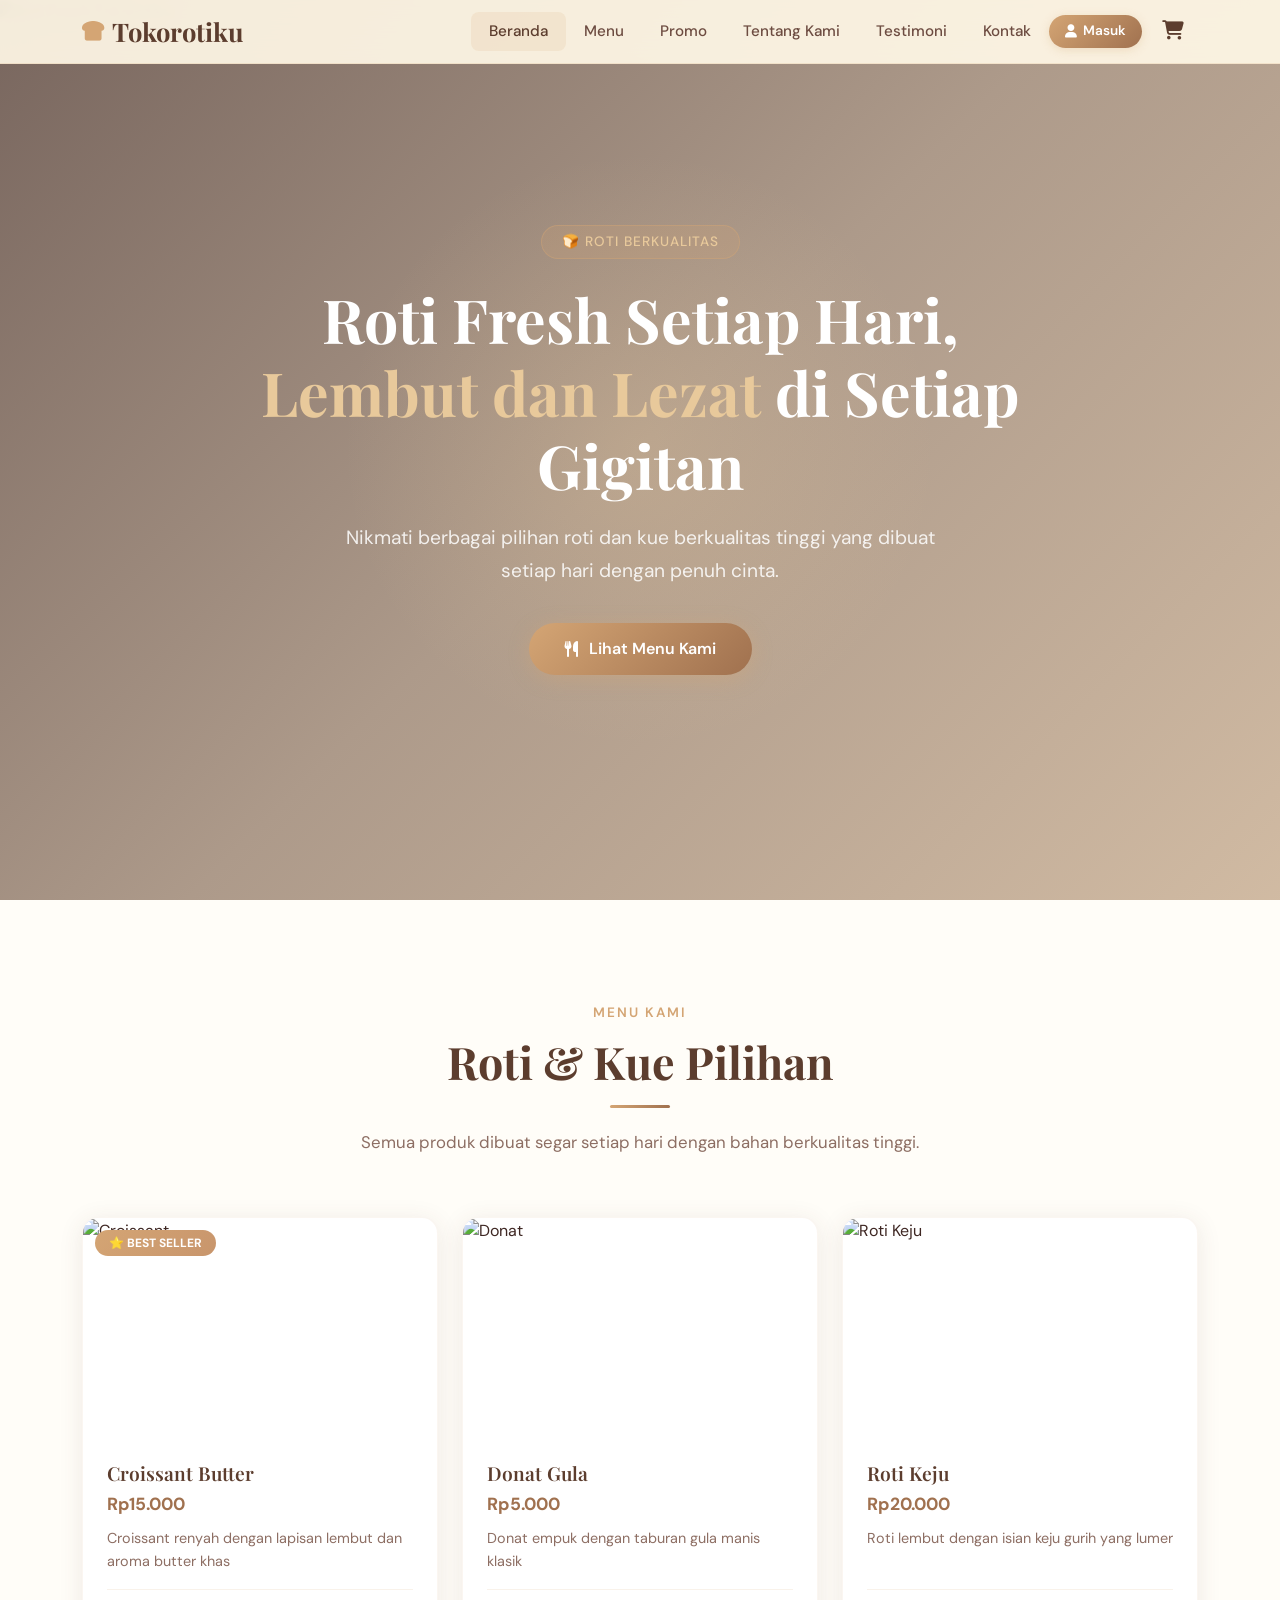
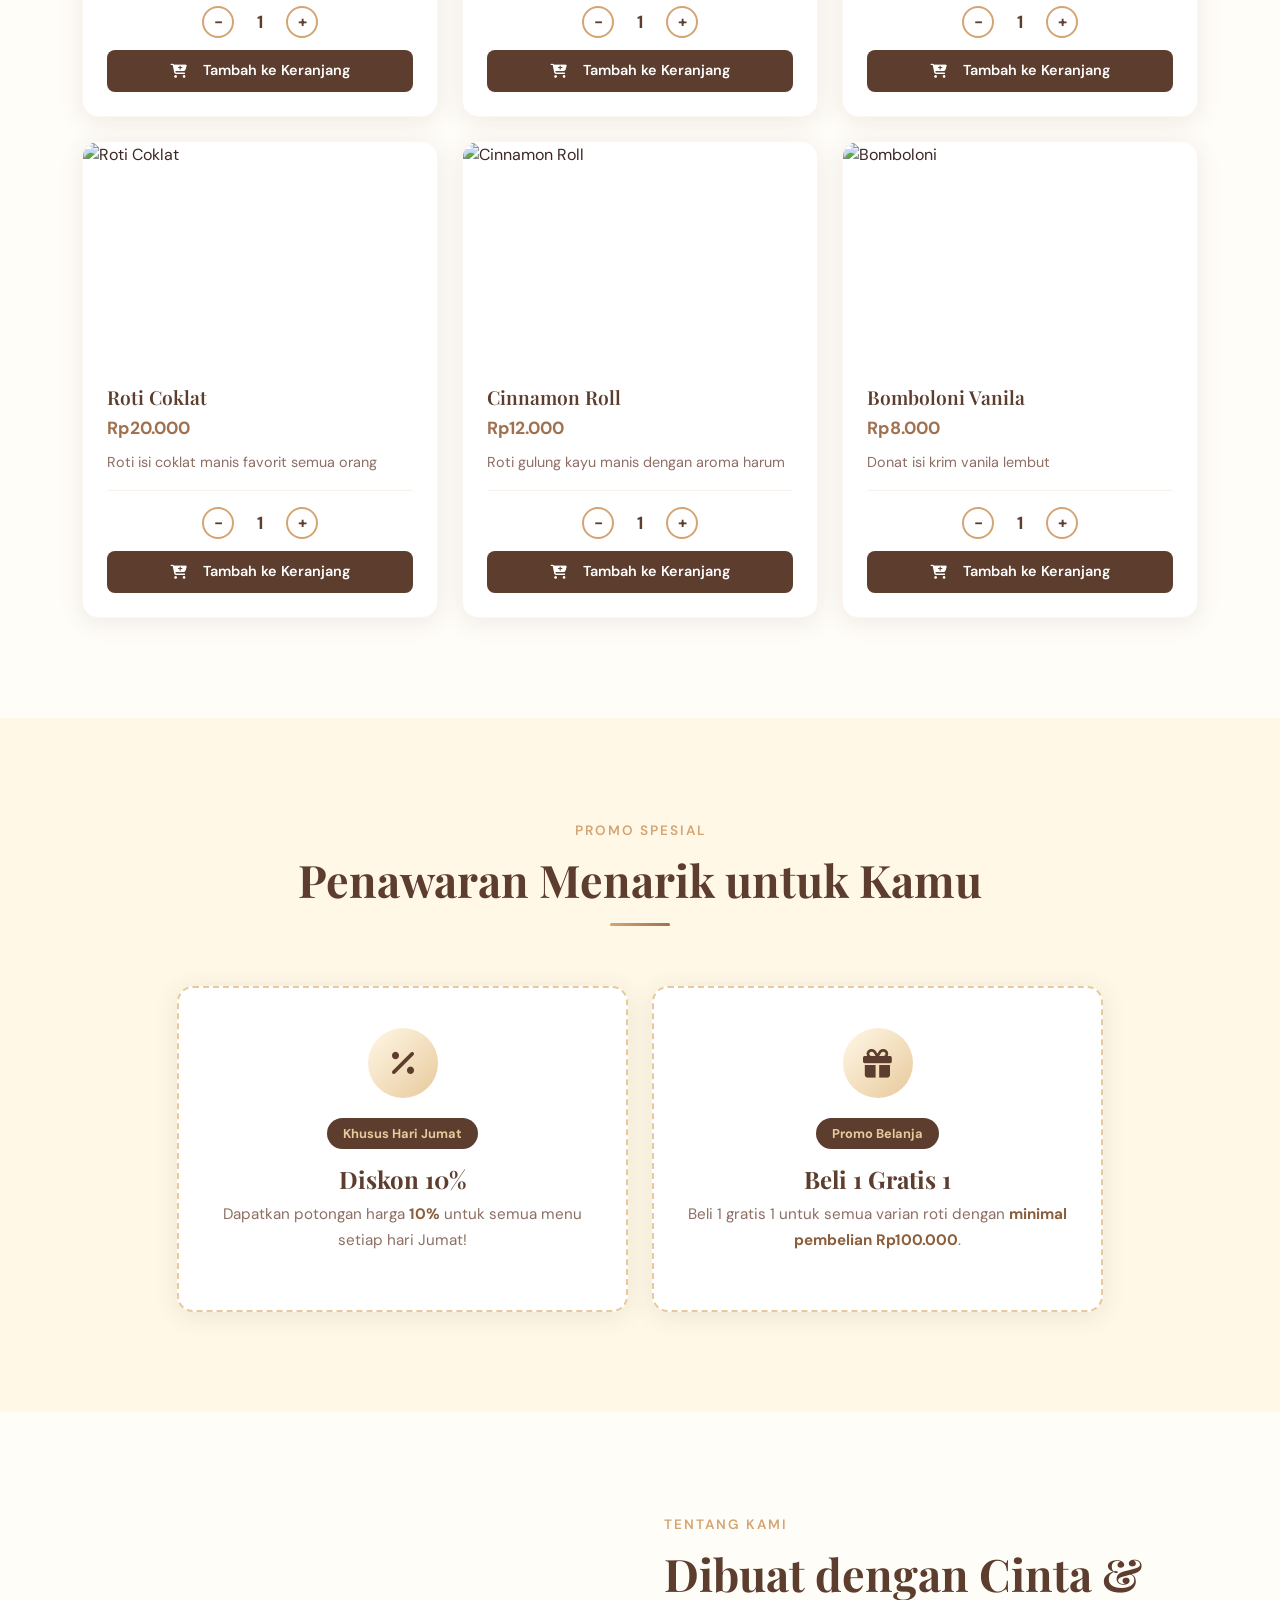
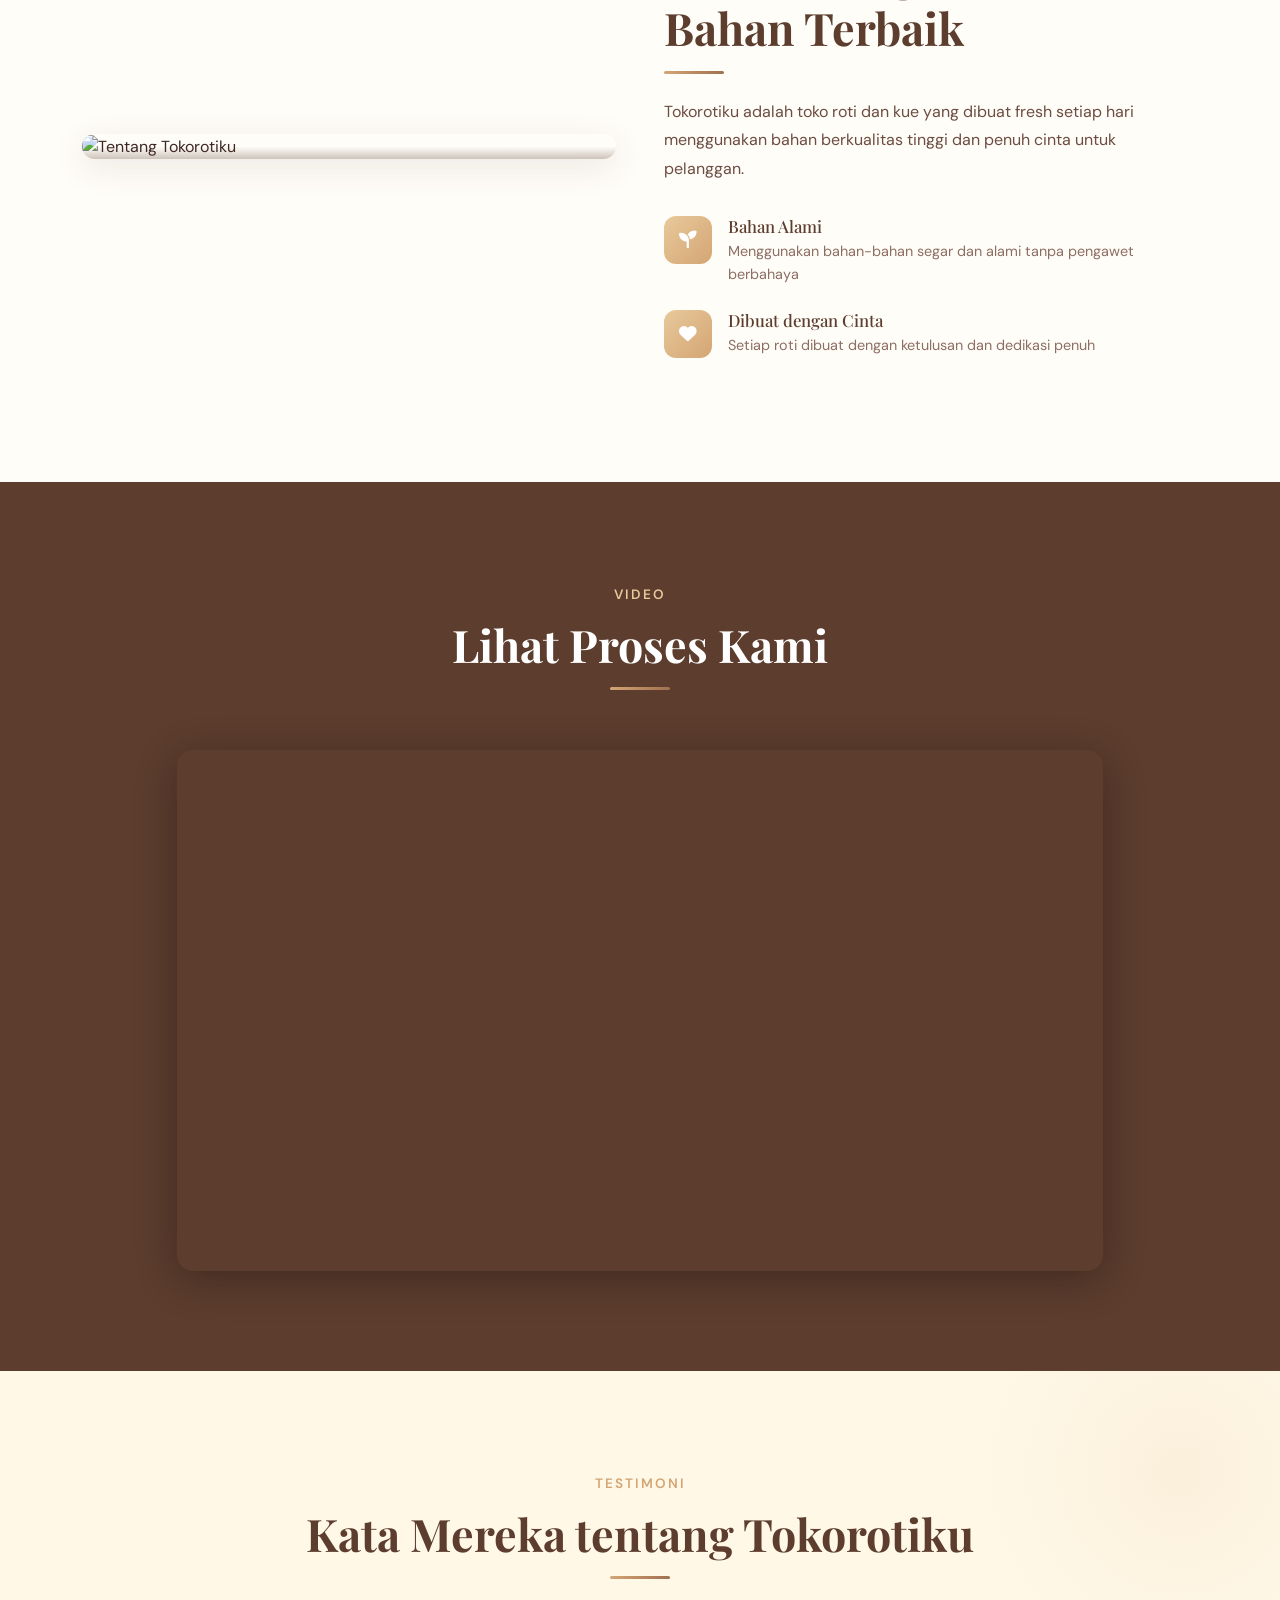
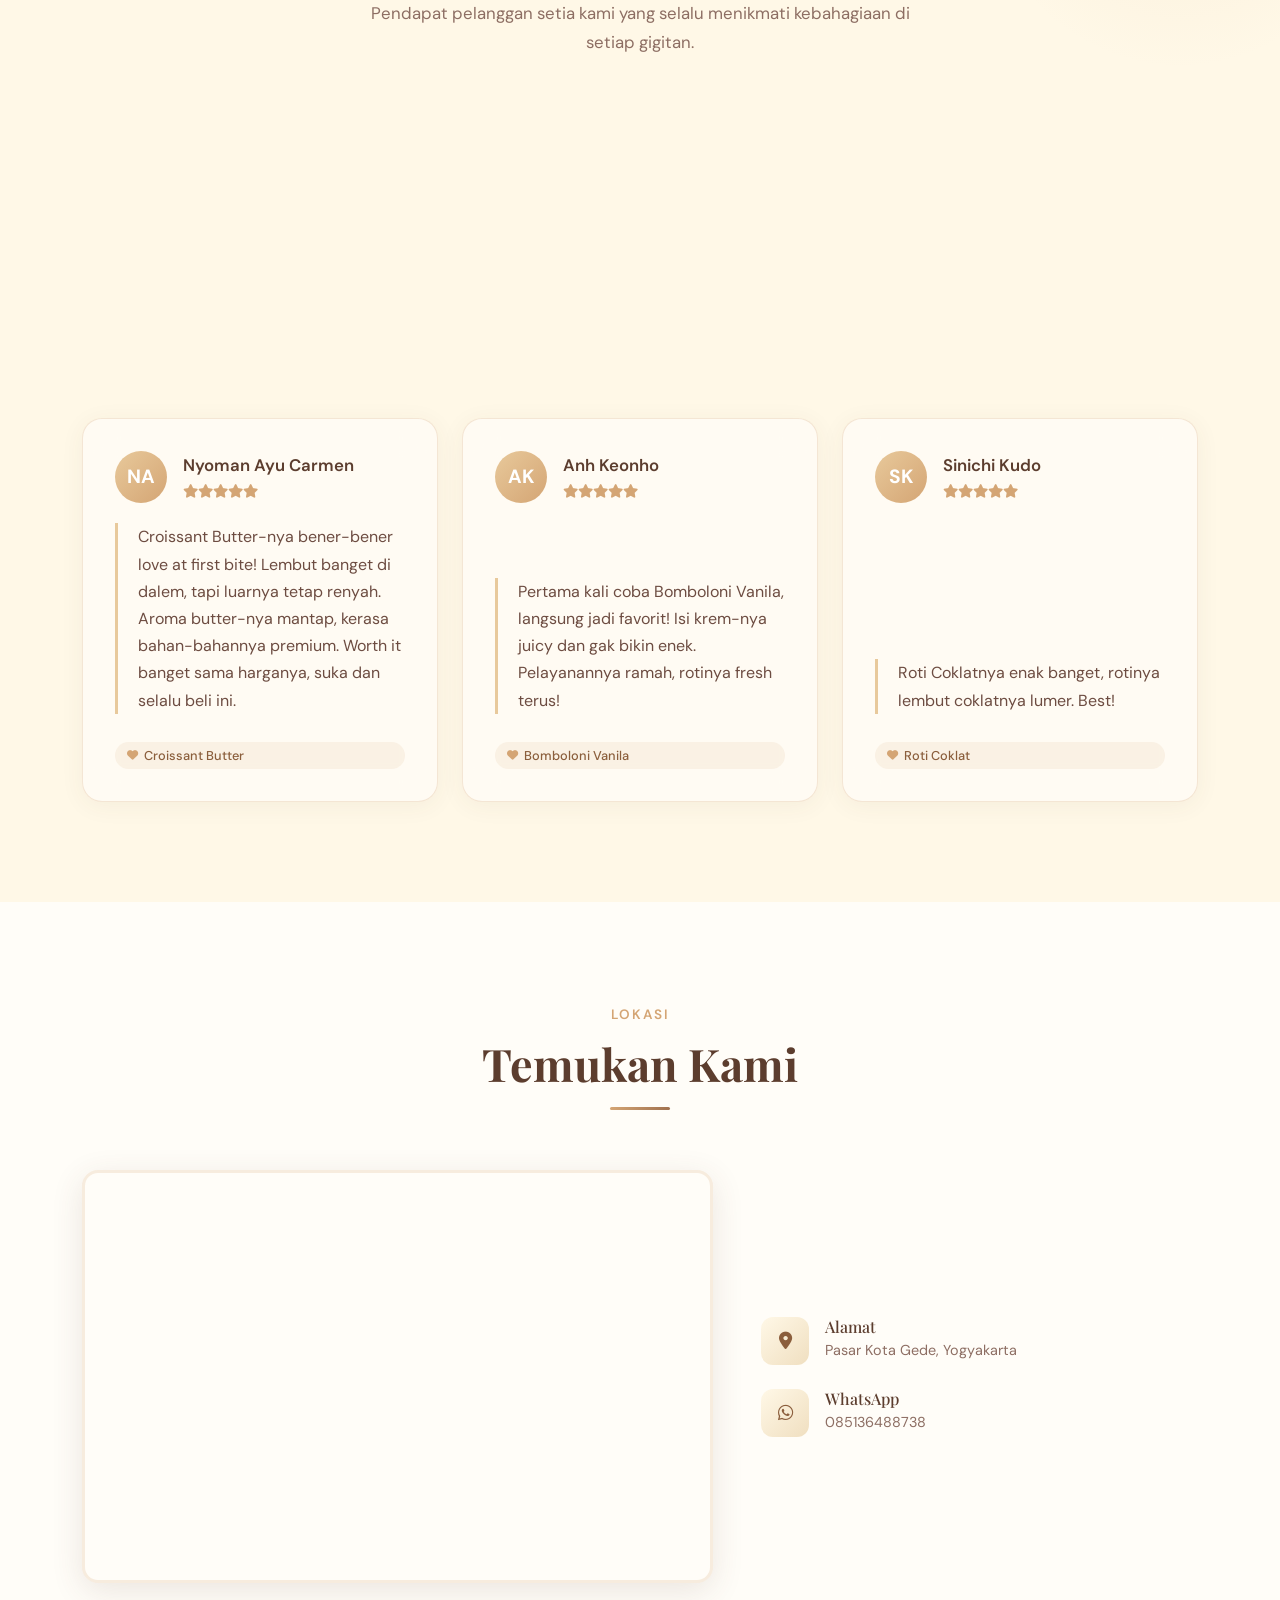
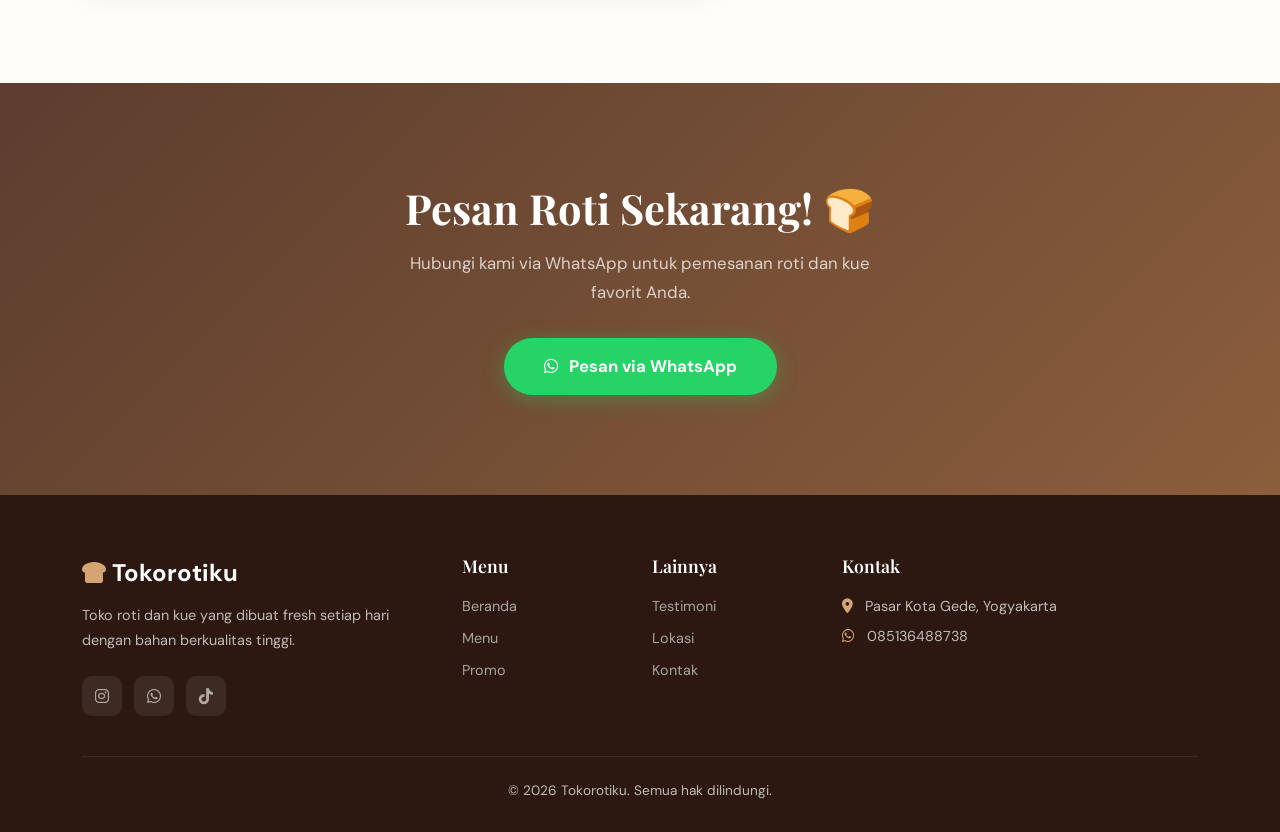
==== commit 2db48b06: "Update index.html" ====
--- a/index.html
+++ b/index.html
@@ -386,7 +386,7 @@
                                 <div class="testi-stars"><i class="fas fa-star"></i><i class="fas fa-star"></i><i class="fas fa-star"></i><i class="fas fa-star"></i><i class="fas fa-star"></i></div>
                             </div>
                         </div>
-                        <p class="testi-text">Croissant Butter-nya tuh bener-bener love at first bite! Lembut banget di dalem, tapi luarnya tetap renyah. Aroma butter-nya mantap, kerasa bahan-bahannya premium. Worth it banget sama harganya, suka dan selalu beli ini.</p>
+                        <p class="testi-text">Croissant Butter-nya bener-bener love at first bite! Lembut banget di dalem, tapi luarnya tetap renyah. Aroma butter-nya mantap, kerasa bahan-bahannya premium. Worth it banget sama harganya, suka dan selalu beli ini.</p>
                         <div class="testi-fav-product"><i class="fas fa-heart" style="color:var(--gold);font-size:0.7rem;"></i> Croissant Butter</div>
                     </div>
                 </div>
@@ -476,7 +476,7 @@
         <div class="modal-glass">
             <div class="modal-particles" id="testiFormParticles"></div>
             <button class="modal-close" onclick="closeTestiForm()"><i class="fas fa-times"></i></button>
-            <div class="modal-icon-top">💛</div>
+            <div class="modal-icon-top">🤎</div>
             <h3>Tulis Testimoni Kamu</h3>
             <p class="modal-sub">Ceritakan pengalamanmu menikmati roti Tokorotiku</p>
 
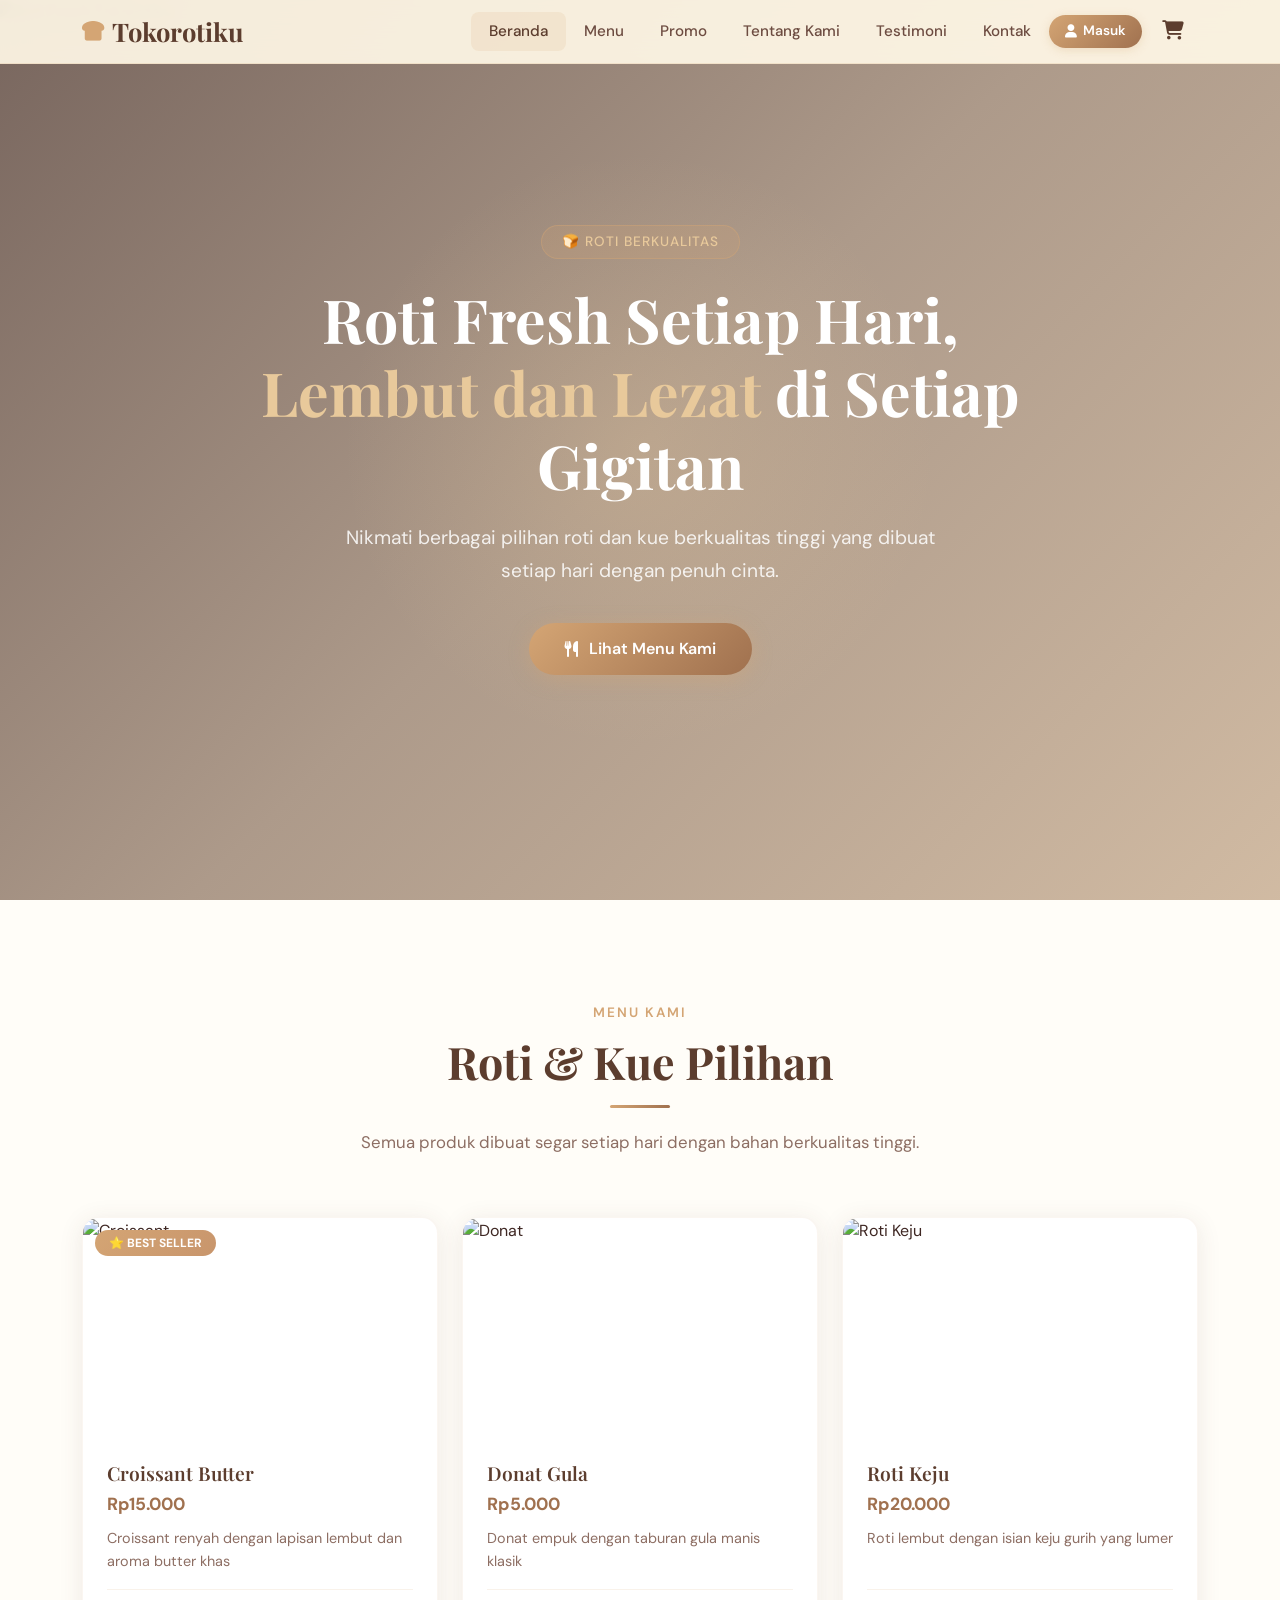
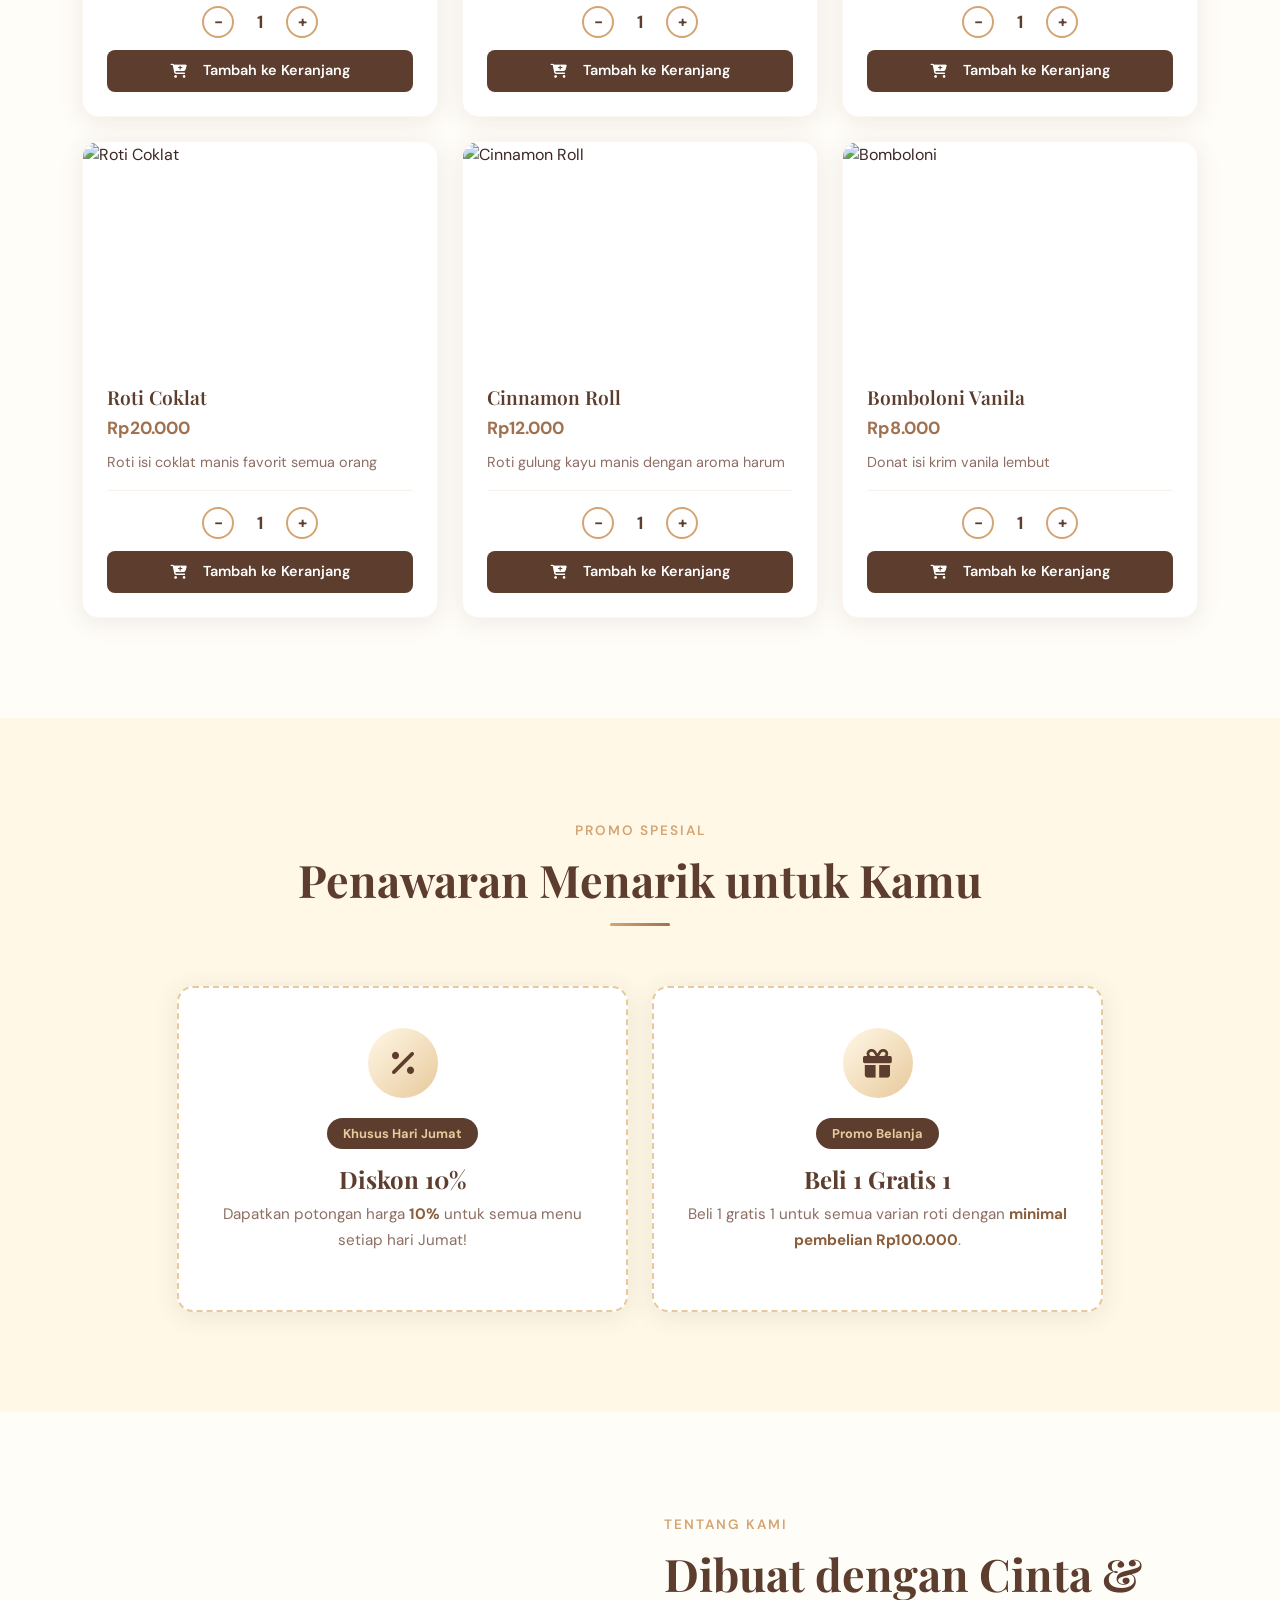
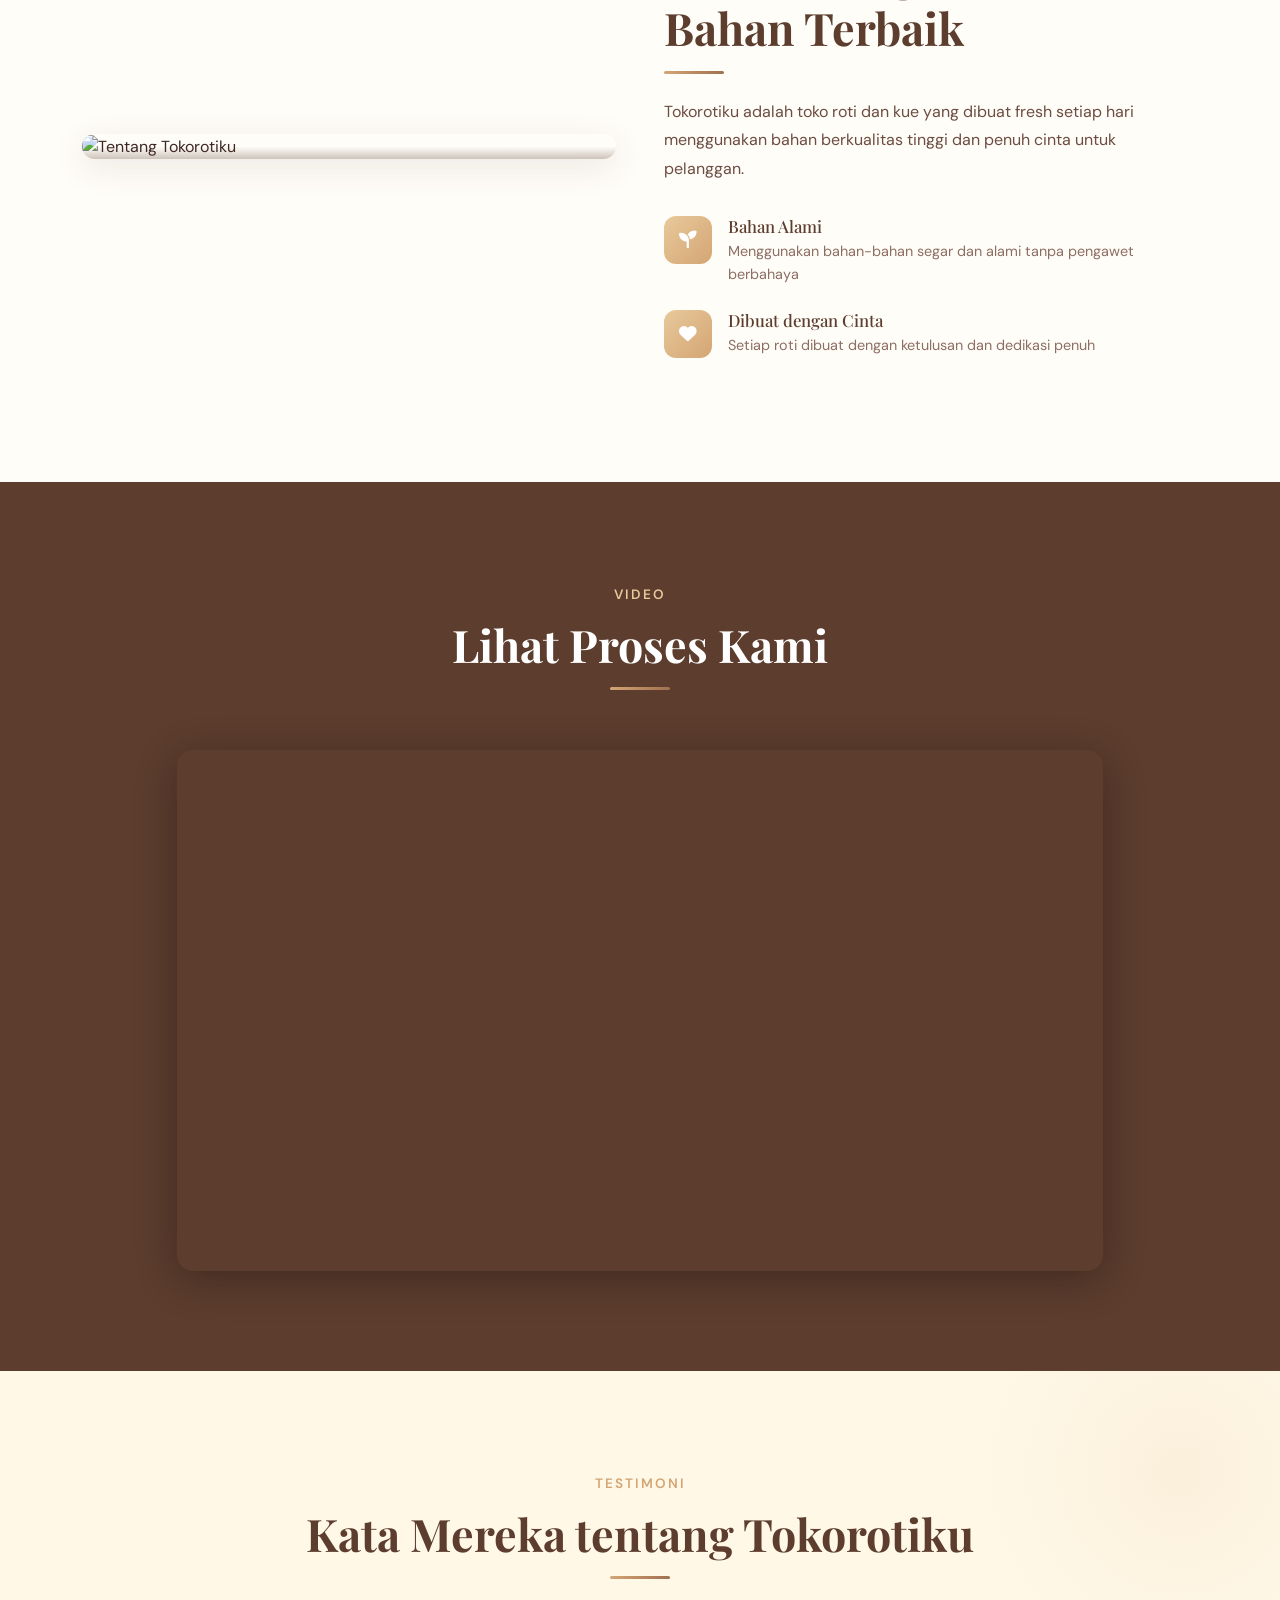
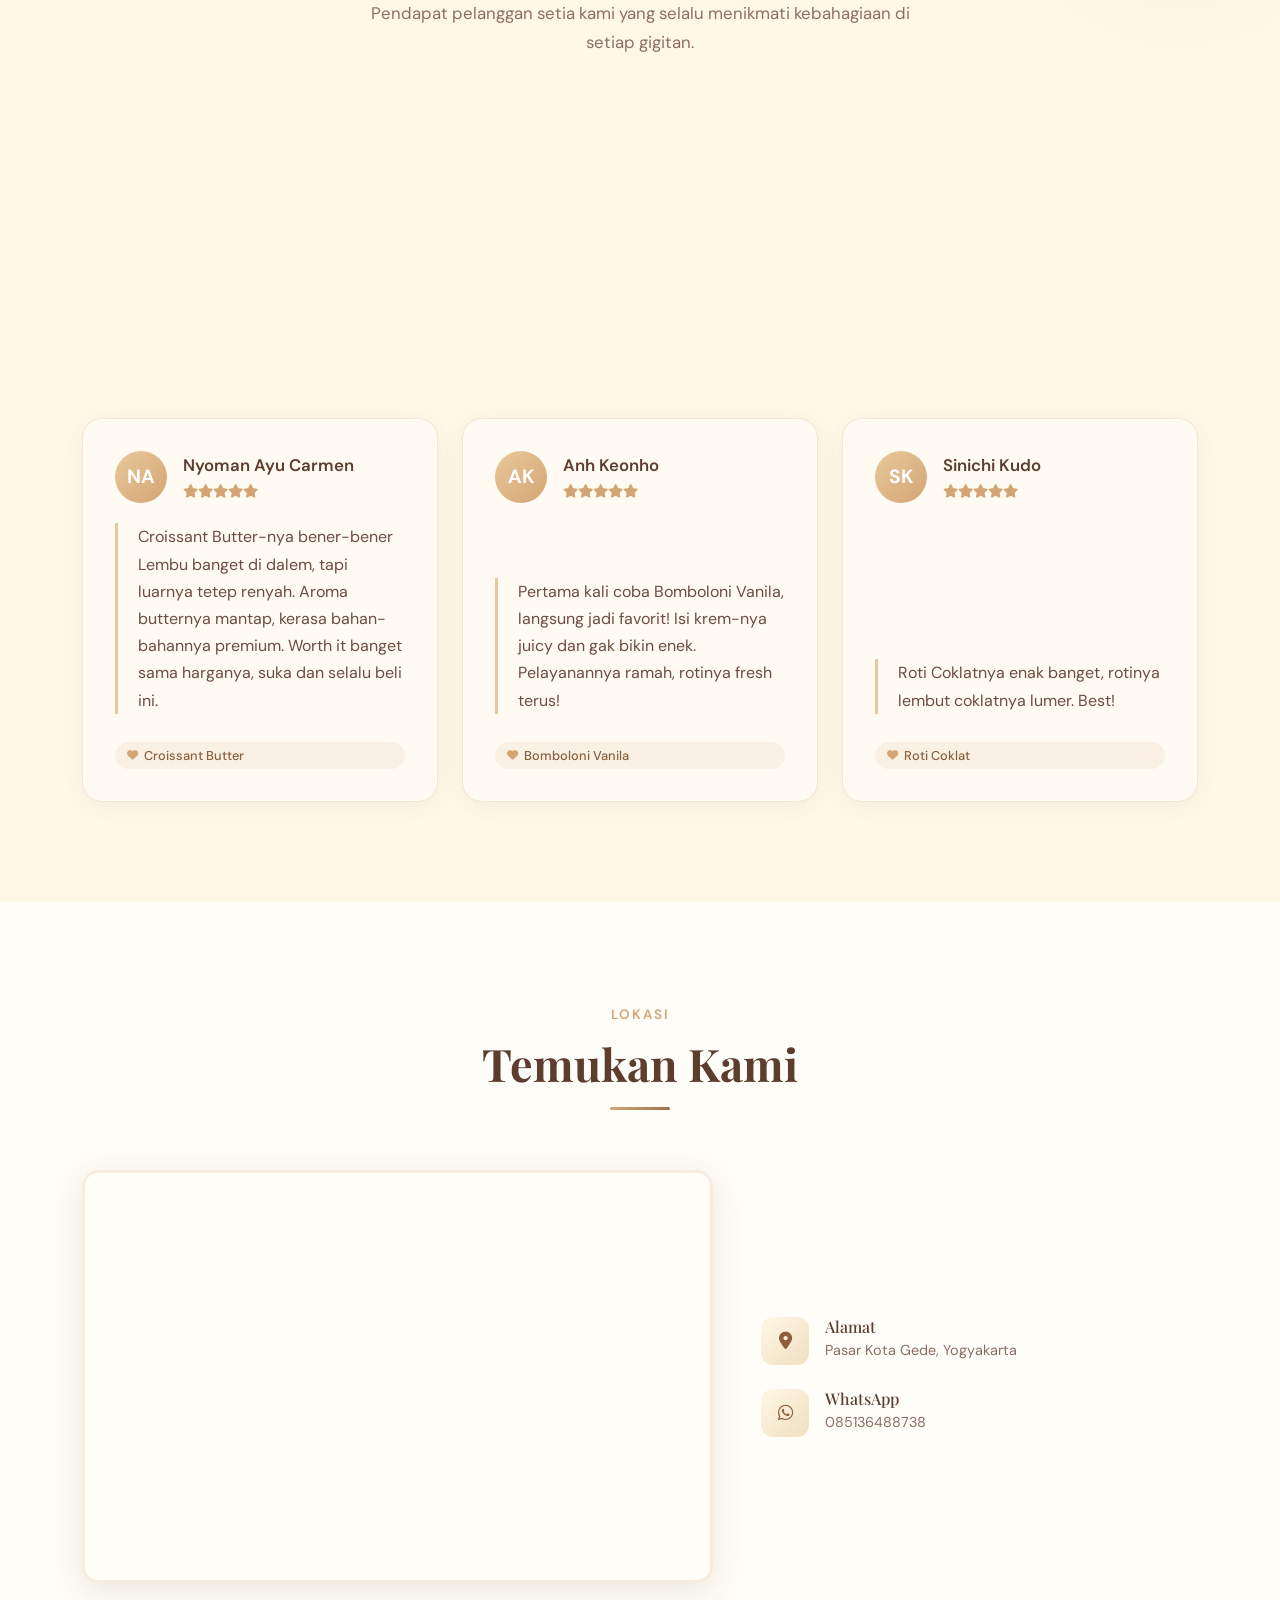
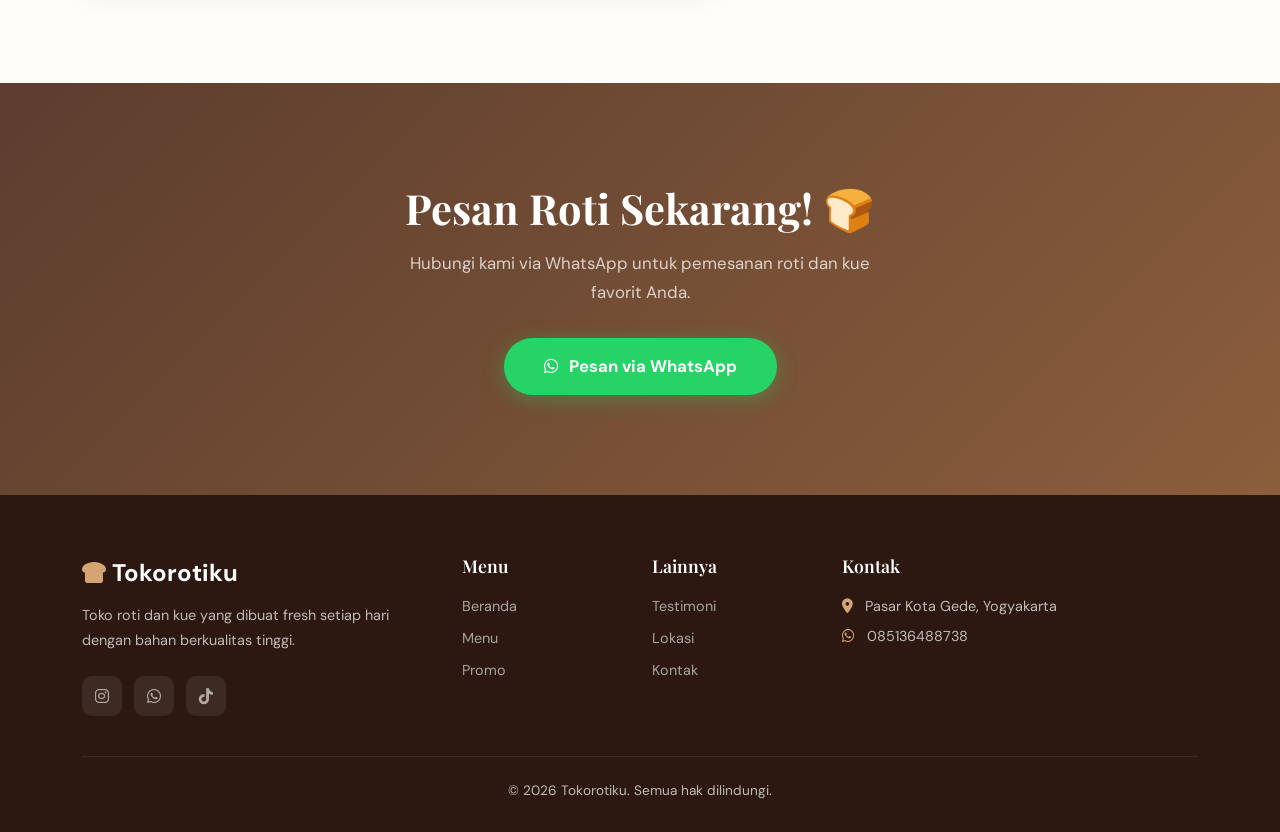
==== commit 2a54b7da: "Update index.html" ====
--- a/index.html
+++ b/index.html
@@ -386,7 +386,7 @@
                                 <div class="testi-stars"><i class="fas fa-star"></i><i class="fas fa-star"></i><i class="fas fa-star"></i><i class="fas fa-star"></i><i class="fas fa-star"></i></div>
                             </div>
                         </div>
-                        <p class="testi-text">Croissant Butter-nya bener-bener love at first bite! Lembut banget di dalem, tapi luarnya tetap renyah. Aroma butter-nya mantap, kerasa bahan-bahannya premium. Worth it banget sama harganya, suka dan selalu beli ini.</p>
+                        <p class="testi-text">Croissant Butter-nya bener-bener Lembu banget di dalem, tapi luarnya tetep renyah. Aroma butternya mantap, kerasa bahan-bahannya premium. Worth it banget sama harganya, suka dan selalu beli ini.</p>
                         <div class="testi-fav-product"><i class="fas fa-heart" style="color:var(--gold);font-size:0.7rem;"></i> Croissant Butter</div>
                     </div>
                 </div>
